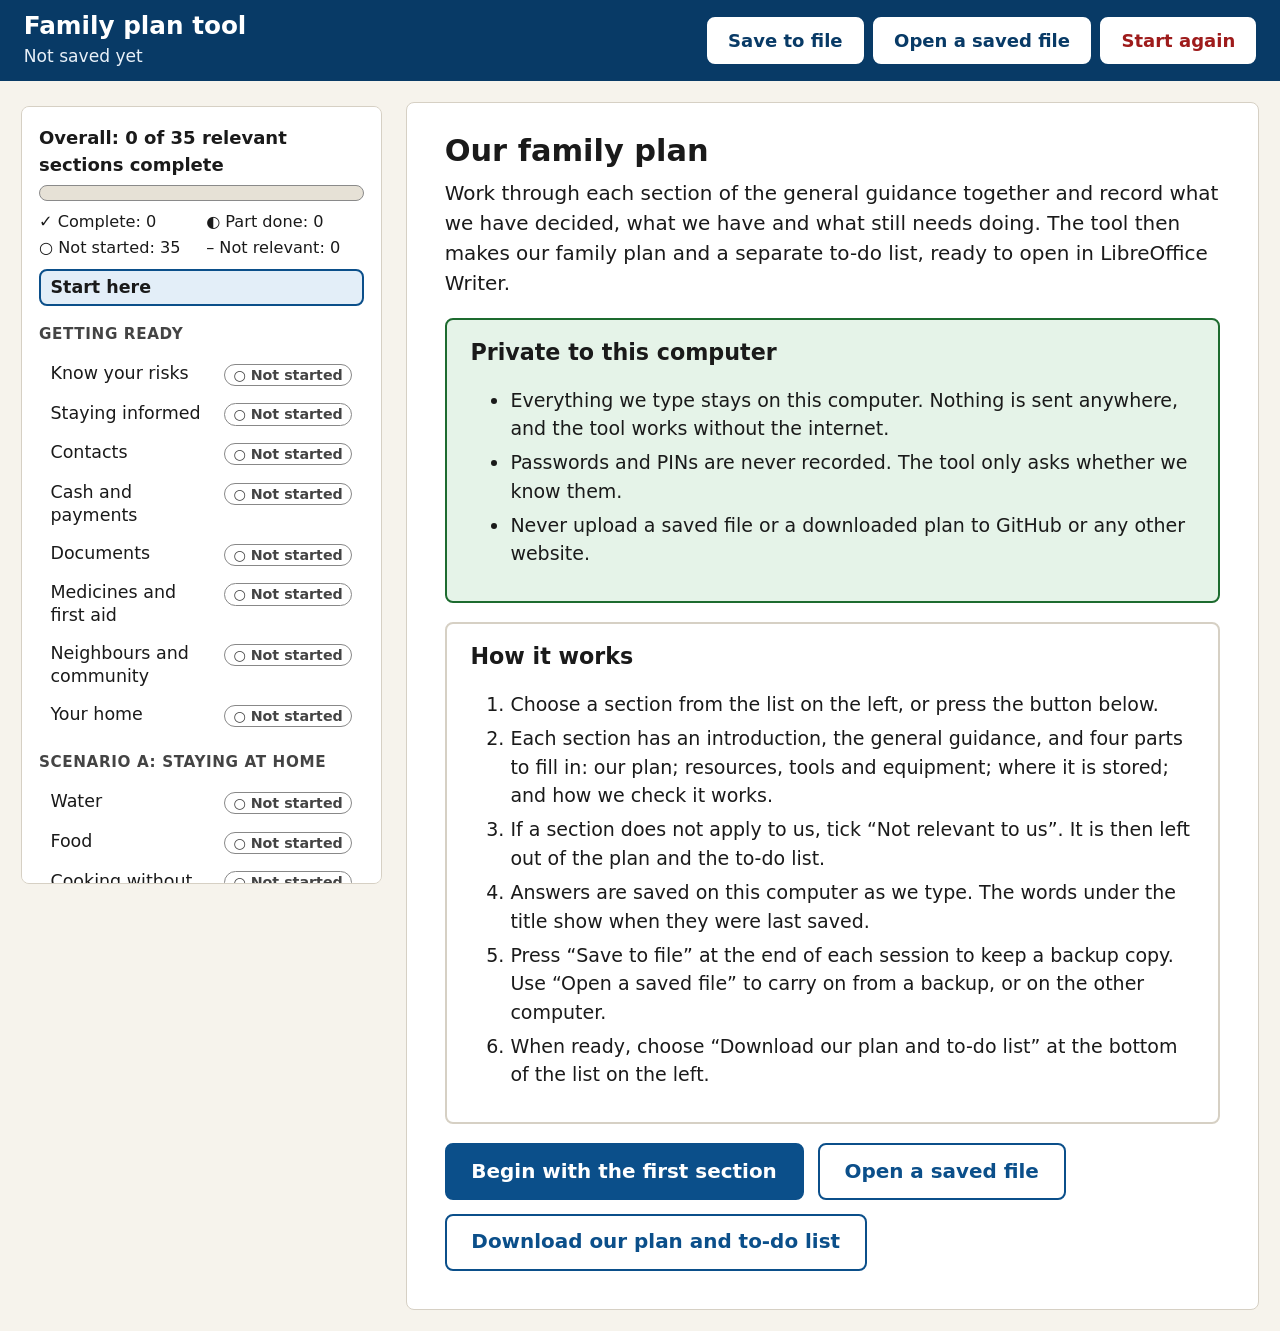
==== planner/family-plan-tool.html @ dd7b3b89 "Add family plan tool v1 (single offline file; plan and to-do list as .odt) Co-Authored-By: Claude Op" ====
<!doctype html>
<html lang="en-GB">
<head>
<meta charset="utf-8">
<meta name="viewport" content="width=device-width, initial-scale=1">
<title>Family plan tool</title>
<!--
  Family plan tool, version 1.
  One self-contained file: no libraries, no internet, nothing is sent anywhere.
  Answers are kept in this browser (IndexedDB "FamilyPlanTool", with the
  localStorage key "FamilyPlanTool.v1" as a fallback) and in files you save.
  To change the sections or questions, edit the CONTENT block near the top
  of the <script> section below.
-->
<style>
:root {
  color-scheme: light;
  --bg: #f6f3ec;
  --panel: #ffffff;
  --text: #1a1a1a;
  --muted: #444444;
  --line: #8a8a8a;
  --soft-line: #d6d0c4;
  --primary: #0b4f8a;
  --primary-dark: #083a66;
  --primary-tint: #e3eef8;
  --ok: #1d6b2f;
  --ok-tint: #e5f3e8;
  --amber: #8a5a00;
  --amber-tint: #fff1cc;
  --danger: #9e1b1b;
  --danger-tint: #fbe9e9;
  --guide-bg: #fbf8f1;
  --focus: #ffbf47;
  --radius: 8px;
  font-size: 19px;
}
* { box-sizing: border-box; }
html { background: var(--bg); }
body {
  margin: 0; background: var(--bg); color: var(--text);
  font-family: "Segoe UI", Ubuntu, Cantarell, "Noto Sans", "DejaVu Sans", Arial, sans-serif;
  font-size: 1rem; line-height: 1.5;
}
h1, h2, h3, h4 { line-height: 1.25; }
:focus-visible { outline: 4px solid var(--focus); outline-offset: 2px; box-shadow: 0 0 0 6px var(--text); }
.skip-link { position: absolute; left: -9999px; top: 0; background: var(--focus); color: var(--text); padding: 0.5rem 1rem; z-index: 100; }
.skip-link:focus { left: 1rem; top: 1rem; }
.visually-hidden { position: absolute !important; width: 1px; height: 1px; overflow: hidden; clip: rect(0 0 0 0); white-space: nowrap; }

/* top bar */
.topbar {
  background: var(--primary-dark); color: #fff; padding: 0.6rem 1.25rem;
  display: flex; flex-wrap: wrap; gap: 0.5rem 1.5rem; align-items: center; justify-content: space-between;
  position: sticky; top: 0; z-index: 10;
}
.app-title { font-size: 1.3rem; margin: 0; }
.save-status { margin: 0.1rem 0 0; font-size: 0.9rem; color: #e8f0f8; }
.save-status.is-error { color: #fff; background: var(--danger); padding: 0.1rem 0.5rem; border-radius: 4px; }
.topbar-actions { display: flex; flex-wrap: wrap; gap: 0.5rem; }
.topbar .btn { background: #fff; color: var(--primary-dark); border-color: #fff; }
.topbar .btn:hover { background: var(--primary-tint); }
.topbar .btn-danger-outline { color: var(--danger); }

/* buttons */
.btn {
  font: inherit; font-size: 0.95rem; font-weight: 600; min-height: 2.5rem; padding: 0.4rem 1rem;
  border: 2px solid var(--primary); border-radius: var(--radius); background: var(--panel); color: var(--primary); cursor: pointer;
}
.btn:hover { background: var(--primary-tint); }
.btn-primary { background: var(--primary); color: #fff; }
.btn-primary:hover { background: var(--primary-dark); }
.btn-danger { background: var(--danger); border-color: var(--danger); color: #fff; }
.btn-danger:hover { background: #7a1414; }
.btn-large { font-size: 1.05rem; padding: 0.6rem 1.3rem; }
.btn-small { font-size: 0.85rem; min-height: 2rem; padding: 0.2rem 0.7rem; }
.btn-quiet { border-color: var(--line); color: var(--text); }
.btn-quiet:hover { background: #eee; }

/* layout */
.layout { display: grid; grid-template-columns: 19rem minmax(0, 1fr); gap: 1.25rem; max-width: 84rem; margin: 0 auto; padding: 1.1rem; }
@media (max-width: 900px) { .layout { grid-template-columns: 1fr; padding: 0.75rem; } .topbar { position: static; } }
.sidebar { background: var(--panel); border: 1px solid var(--soft-line); border-radius: var(--radius); padding: 0.9rem; align-self: start; }
@media (min-width: 901px) { .sidebar { position: sticky; top: 5.6rem; max-height: calc(100vh - 6.4rem); overflow-y: auto; } }

.progress-text { margin: 0 0 0.35rem; font-weight: 700; font-size: 0.95rem; }
.progress-bar { display: flex; height: 0.85rem; background: #e6e1d6; border-radius: 99px; overflow: hidden; border: 1px solid var(--line); }
.progress-fill { height: 100%; width: 0; background: var(--ok); }
.progress-part { height: 100%; width: 0; background: #e0a800; }
.progress-key { list-style: none; margin: 0.45rem 0 0; padding: 0; font-size: 0.85rem; display: grid; grid-template-columns: 1fr 1fr; gap: 0.1rem 0.5rem; }

.nav-group { margin: 0.9rem 0 0.2rem; font-size: 0.8rem; text-transform: uppercase; letter-spacing: 0.04em; color: var(--muted); font-weight: 700; }
.section-list { list-style: none; margin: 0.5rem 0 0; padding: 0; }
.section-list li { margin: 0 0 0.1rem; }
.nav-btn {
  width: 100%; text-align: left; font: inherit; font-size: 0.92rem; background: transparent; color: var(--text);
  border: 2px solid transparent; border-radius: var(--radius); padding: 0.25rem 0.5rem; cursor: pointer;
  display: flex; gap: 0.5rem; align-items: flex-start; line-height: 1.3;
}
.nav-btn:hover { background: var(--primary-tint); }
.nav-btn[aria-current="page"] { border-color: var(--primary); background: var(--primary-tint); font-weight: 700; }
.nav-btn .nav-label { flex: 1; }
.nav-special { margin-top: 0.4rem; border-color: var(--primary); font-weight: 700; color: var(--primary-dark); }

/* status badges (symbol + words, never colour alone) */
.badge { display: inline-flex; align-items: center; gap: 0.25rem; font-size: 0.75rem; font-weight: 700; padding: 0.05rem 0.45rem; border-radius: 99px; border: 1.5px solid; white-space: nowrap; flex: none; margin-top: 0.1rem; }
.badge-notstarted { color: #444; border-color: #888; background: #fff; }
.badge-part { color: var(--amber); border-color: #c58a00; background: var(--amber-tint); }
.badge-complete { color: var(--ok); border-color: var(--ok); background: var(--ok-tint); }
.badge-notrelevant { color: #555; border-color: #aaa; background: #eee; text-decoration: none; }

.main { background: var(--panel); border: 1px solid var(--soft-line); border-radius: var(--radius); padding: 1.4rem 2rem 2rem; min-width: 0; }
.main:focus { outline: none; }
@media (max-width: 600px) { .main { padding: 1rem; } }
.main h2 { font-size: 1.6rem; margin: 0.1rem 0 0.5rem; }
.main h2:focus { outline: none; }
.crumb { margin: 0; color: var(--muted); font-size: 0.9rem; font-weight: 600; }
.section-head { display: flex; flex-wrap: wrap; justify-content: space-between; gap: 0.5rem 1rem; align-items: flex-start; }
.part-title { font-size: 1.25rem; margin: 2rem 0 0.4rem; padding-top: 0.75rem; border-top: 3px solid var(--primary); color: var(--primary-dark); }
.part-title .num { display: inline-block; min-width: 1.6rem; }
.lead { font-size: 1.05rem; margin: 0.25rem 0 1rem; }

.nr-box { border: 2px solid var(--line); border-radius: var(--radius); padding: 0.5rem 1rem; margin: 0.5rem 0 1rem; display: flex; align-items: center; gap: 0.75rem; background: #faf9f6; }
.nr-box input { width: 1.5rem; height: 1.5rem; margin: 0; accent-color: var(--primary); flex: none; }
.nr-box label { font-weight: 700; cursor: pointer; }
.nr-note { background: #eee; border-left: 6px solid #777; padding: 0.75rem 1rem; border-radius: 4px; }

/* notices */
.notice { border-left: 6px solid var(--primary); background: var(--primary-tint); padding: 0.75rem 1rem; margin: 0 0 1.25rem; border-radius: 4px; }
.notice-ok { border-color: var(--ok); background: var(--ok-tint); }
.notice-error { border-color: var(--danger); background: var(--danger-tint); font-weight: 600; }

/* guidance */
.guidance { background: var(--guide-bg); border: 1px solid var(--soft-line); border-radius: var(--radius); margin: 0 0 1rem; }
.guidance > summary { cursor: pointer; font-weight: 700; padding: 0.6rem 1rem; font-size: 1.05rem; }
.guidance-body { padding: 0 1.25rem 0.75rem; }
.guidance-body ul { margin: 0.25rem 0 0.6rem; padding-left: 1.4rem; }
.guidance-body li { margin: 0.15rem 0; }
.guidance-body p { margin: 0.3rem 0 0.6rem; }
.guidance-body .g-sub { font-weight: 700; margin-top: 0.8rem; }
.g-table { border-collapse: collapse; margin: 0.4rem 0 0.8rem; font-size: 0.95rem; }
.g-table th, .g-table td { border: 1px solid #888; padding: 0.3rem 0.55rem; text-align: left; vertical-align: top; }
.g-table th { background: #ece6d8; }

/* questions */
.q { margin: 0 0 1.25rem; padding: 0; border: 0; min-width: 0; }
.q-label { display: block; font-weight: 700; font-size: 1rem; margin-bottom: 0.3rem; padding: 0; }
legend.q-label { float: left; width: 100%; }
legend.q-label + * { clear: both; }
.help { color: var(--muted); margin: 0 0 0.4rem; font-size: 0.92rem; }
.help-warn { color: var(--danger); font-weight: 600; }
.field { font: inherit; width: 100%; padding: 0.45rem 0.6rem; border: 2px solid var(--line); border-radius: 6px; background: #fff; color: var(--text); }
.field:focus { border-color: var(--primary); }
textarea.field { resize: vertical; min-height: 4.2rem; }

/* status choices */
.choices { display: flex; flex-wrap: wrap; gap: 0.4rem; align-items: center; margin: 0.15rem 0 0.35rem; }
.chip { position: relative; }
.chip input { position: absolute; opacity: 0; width: 1px; height: 1px; }
.chip label {
  display: inline-block; cursor: pointer; border: 2px solid var(--line); border-radius: 99px;
  padding: 0.2rem 0.85rem; font-weight: 600; font-size: 0.92rem; background: #fff; min-height: 2.1rem; line-height: 1.5;
}
.chip input:focus-visible + label { outline: 4px solid var(--focus); outline-offset: 2px; box-shadow: 0 0 0 6px var(--text); }
.chip label:hover { background: var(--primary-tint); }
.chip input:checked + label::before { content: "✓ "; }
.chip input:checked + label { color: #fff; border-color: var(--text); }
.chip.s-yes input:checked + label { background: var(--ok); }
.chip.s-progress input:checked + label { background: #8a5a00; }
.chip.s-no input:checked + label, .chip.s-unsure input:checked + label { background: var(--danger); }
.chip.s-plain input:checked + label { background: var(--primary); }
.clear-btn { font: inherit; font-size: 0.85rem; background: none; border: 0; color: var(--primary); text-decoration: underline; cursor: pointer; padding: 0.2rem 0.3rem; }

.have-list { list-style: none; margin: 0; padding: 0; }
.have-item { border: 2px solid var(--soft-line); border-left-width: 8px; border-radius: var(--radius); padding: 0.55rem 0.9rem 0.6rem; margin: 0 0 0.6rem; background: #fff; }
.have-item.st-yes { border-left-color: var(--ok); }
.have-item.st-progress { border-left-color: #e0a800; }
.have-item.st-no, .have-item.st-unsure { border-left-color: var(--danger); }
.have-item fieldset { border: 0; margin: 0; padding: 0; min-width: 0; }
.have-item legend { font-weight: 700; padding: 0; float: left; width: 100%; margin-bottom: 0.2rem; }
.have-item legend + * { clear: both; }
.have-item .custom-tag { font-weight: 400; font-style: italic; color: var(--muted); }
.note-row { display: flex; gap: 0.5rem; align-items: center; }
.note-row label { font-size: 0.88rem; color: var(--muted); white-space: nowrap; }
.note-row .field { padding: 0.3rem 0.5rem; font-size: 0.95rem; }
.add-box { border: 2px dashed var(--line); border-radius: var(--radius); padding: 0.6rem 0.9rem; margin: 0.5rem 0 1rem; }
.add-box label { display: block; font-weight: 700; margin-bottom: 0.3rem; }
.add-controls { display: flex; gap: 0.5rem; flex-wrap: wrap; }
.add-controls .field { flex: 1; min-width: 14rem; }

.prev-next { display: flex; flex-wrap: wrap; justify-content: space-between; gap: 0.75rem; margin-top: 2rem; padding-top: 1rem; border-top: 1px solid var(--soft-line); }

/* start and documents pages */
.panel-box { border: 2px solid var(--soft-line); border-radius: var(--radius); padding: 0.75rem 1.25rem; margin: 1rem 0; }
.panel-box h3 { margin: 0.25rem 0 0.5rem; }
.panel-box li { margin-bottom: 0.3rem; }
.panel-ok { border-color: var(--ok); background: var(--ok-tint); }
.start-actions, .doc-actions { display: flex; flex-wrap: wrap; gap: 0.75rem; margin-top: 1rem; }
.count-table { border-collapse: collapse; margin: 0.5rem 0 1rem; }
.count-table th, .count-table td { border: 1px solid #888; padding: 0.3rem 0.8rem; text-align: left; }
.count-table td.n { text-align: right; font-weight: 700; }
.key-yes { background: #c6efce; } .key-progress { background: #ffe699; } .key-no { background: #f4b6b6; } .key-none { background: #fff; }

/* dialog */
.dialog { border: 3px solid var(--text); border-radius: var(--radius); max-width: 34rem; width: calc(100% - 2rem); padding: 1.25rem 1.5rem; color: var(--text); }
.dialog::backdrop { background: rgba(0, 0, 0, 0.55); }
.dialog-title { margin: 0 0 0.5rem; font-size: 1.35rem; }
.dialog-actions { display: flex; flex-wrap: wrap; justify-content: flex-end; gap: 0.75rem; margin-top: 1rem; }
.noscript { padding: 2rem; font-size: 1.2rem; }
</style>
</head>
<body>
<a class="skip-link" href="#main">Skip to the questions</a>
<div class="app" id="app">
  <header class="topbar">
    <div>
      <h1 class="app-title">Family plan tool</h1>
      <p class="save-status" id="save-status" role="status" aria-live="polite">Not saved yet</p>
    </div>
    <div class="topbar-actions">
      <button type="button" class="btn" id="btn-save-file">Save to file</button>
      <button type="button" class="btn" id="btn-open">Open a saved file</button>
      <button type="button" class="btn btn-danger-outline" id="btn-reset">Start again</button>
      <input type="file" id="file-input" accept=".json,application/json" hidden>
    </div>
  </header>
  <div class="layout">
    <nav class="sidebar" aria-label="Sections">
      <div id="progress">
        <p class="progress-text" id="progress-text">Progress</p>
        <div class="progress-bar" aria-hidden="true"><div class="progress-fill" id="progress-fill"></div><div class="progress-part" id="progress-part"></div></div>
        <ul class="progress-key" id="progress-key"></ul>
      </div>
      <div id="section-nav"></div>
    </nav>
    <main id="main" class="main" tabindex="-1">
      <div id="notice" class="notice" role="alert" hidden></div>
      <div id="view"></div>
    </main>
  </div>
</div>
<dialog id="dialog" class="dialog" aria-labelledby="dialog-title" aria-describedby="dialog-message">
  <h2 id="dialog-title" class="dialog-title"></h2>
  <div id="dialog-message"></div>
  <div class="dialog-actions">
    <button type="button" class="btn" id="dialog-cancel">Cancel</button>
    <button type="button" class="btn btn-primary" id="dialog-ok">OK</button>
  </div>
</dialog>
<noscript><p class="noscript">This tool needs JavaScript switched on in Firefox.</p></noscript>
<script>
/* =====================================================================
   FAMILY PLAN TOOL: CONTENT (the part to edit)
   =====================================================================
   Everything the tool shows comes from this block: the sections, their
   introductions, the general guidance and the questions.

   HOW TO EDIT (plain-English notes)
   - Change words inside quotation marks "..." or back-ticks `...` freely.
   - NEVER change an "id" once answers have been saved: saved answers are
     matched to questions by their id. Every id in a section must be
     different. Ids use lower-case letters, numbers and underscores only.
   - Each section has:
       id        a unique name (never change it)
       group     which part it belongs to (see GROUPS)
       title     the heading on screen and in the plan
       intro     1 to 2 sentences explaining what the section covers
       guidance  the general guidance text (from guidance v2). It uses:
                   a line starting "- " for a bullet point (indent two
                   spaces more for a bullet inside a bullet);
                   **words** for bold and *words* for italics;
                   lines starting "|" for a table (first line = headings,
                   second line = |---|---|).
       plan      the "Our plan" questions. Each has an id and a label,
                 and optionally:
                   help  a hint shown under the question
                   type  "textarea" (several lines, the default),
                         "text" (one line) or
                         "yesno" (Yes / No / Not sure)
       have      the "Do we have ...?" items. Each has an id and a label.
                 People choose Yes / In progress / No / Not sure, and can
                 add a note. They can also add their own items.
       storedLabel, checkLabel, oftenLabel (optional)
                 replace the usual wording of the "Where it is stored",
                 "How we check it works" and "How often" questions.
   - Every section automatically gets a box for "Anything else" at the
     end of "Our plan".
   - Keep the commas between items and the quotation marks in pairs. If
     the tool shows a blank page after an edit, a missing comma or
     quotation mark is the usual cause.
   - Never put personal details in this file.
   ===================================================================== */

var FAMILY_PLAN_CONTENT = {
  contentVersion: "1",

  GROUPS: [
    { id: "ready", title: "Getting ready", subtitle: "Applies to every scenario" },
    { id: "a", title: "Scenario A: Staying at home", subtitle: "Storm, long power cut, loss of water or gas, or being told to stay indoors" },
    { id: "b", title: "Scenario B: Leaving with notice", subtitle: "About 1–2 hours to leave by car, for example for flood or wildfire" },
    { id: "c", title: "Scenario C: House fire", subtitle: "Leaving instantly" },
    { id: "upkeep", title: "Keeping things up to date", subtitle: "" },
    { id: "numbers", title: "Useful UK numbers", subtitle: "" }
  ],

  SECTIONS: [
    /* ============================================== GETTING READY */
    {
      id: "know_risks", group: "ready", title: "Know your risks",
      intro: "This section is about working out which emergencies are most likely where we live, so we can put our effort where it matters most.",
      guidance: `
- Find out what is likely where you live: flooding, storms, long power cuts, extreme weather, wildfire, and any nearby industrial or nuclear sites.
- Being prepared lets help go first to those who need it most.
`,
      plan: [
        { id: "main_risks", label: "What do we think our main risks are?", help: "For example flooding, storms, long power cuts, extreme weather, wildfire, or a nearby industrial or nuclear site." },
        { id: "likely_scenarios", label: "Which scenarios are most likely for us, and why?", help: "Scenario A: staying at home. Scenario B: leaving with notice. Scenario C: a house fire." },
        { id: "nearby_sites", label: "Are there any industrial or nuclear sites near us? If so, which?" },
        { id: "risk_sources", label: "Where did we find out about our local risks?" }
      ],
      have: [
        { id: "risks_checked", label: "Have we found out which risks are likely where we live?" },
        { id: "flood_checked", label: "Have we checked our flood risk?" },
        { id: "sites_checked", label: "Have we checked for nearby industrial or nuclear sites?" },
        { id: "scenarios_chosen", label: "Have we agreed which scenarios are most likely for us?" }
      ],
      storedLabel: "Where do we keep our notes about local risks?",
      checkLabel: "How do we keep our view of the risks up to date?"
    },
    {
      id: "staying_informed", group: "ready", title: "Staying informed",
      intro: "This section covers how we will get reliable news and official instructions when the power, phones or internet are not working.",
      guidance: `
- Keep an **FM radio that works without mains power (battery or wind-up)**, with **spare batteries**. A car radio is a fallback.
- Write down the frequencies of the national and local stations that carry emergency news.
- Emergency alerts may be sent to mobile phones in the area. Keep phones charged and alerts switched on.
- Follow official sources and trusted broadcasters. Be wary of anything that provokes a strong reaction, check it against official sources, and don't pass on rumours. Criminals use emergencies for scams.
`,
      plan: [
        { id: "stations", label: "Which radio stations carry emergency news for us, and on what frequencies?" },
        { id: "official_sources", label: "Which official sources and trusted broadcasters will we follow?" },
        { id: "rumours", label: "How will we check information before acting on it or passing it on?" }
      ],
      have: [
        { id: "fm_radio", label: "Do we have an FM radio that works without mains power (battery or wind-up)?" },
        { id: "radio_batteries", label: "Do we have spare batteries for the radio?" },
        { id: "car_radio", label: "Do we have a car radio we could use as a fallback?" },
        { id: "frequencies", label: "Do we have the station frequencies written down?" },
        { id: "alerts_on", label: "Do we have emergency alerts switched on on our phones?" },
        { id: "phones_charged", label: "Do we have a habit of keeping our phones charged?" }
      ],
      storedLabel: "Where are the radio, spare batteries and the list of frequencies kept?",
      checkLabel: "How do we check the radio works?"
    },
    {
      id: "contacts", group: "ready", title: "Contacts",
      intro: "This section is about keeping the numbers we need on paper and on our phones, in case phones go flat or networks go down.",
      guidance: `
- Keep a **paper list** of important numbers (family, neighbours, GP, pharmacy, vet, insurer, utilities), because phones may be flat or networks down. Keep it somewhere easy to find in the dark.
- Add emergency contacts and medical information to your phone (ICE or Medical ID).
- When networks are busy, only call if you need help.
`,
      plan: [
        { id: "who_on_list", label: "Who is on our paper list of important numbers?", help: "For example family, neighbours, GP, pharmacy, vet, insurer and utilities. Write the names of the people or services here; the numbers themselves go on the paper list." },
        { id: "ice", label: "How have we set up emergency contacts and medical information (ICE or Medical ID) on our phones?" },
        { id: "busy_networks", label: "What have we agreed about using our phones when networks are busy?" }
      ],
      have: [
        { id: "paper_list", label: "Do we have a paper list of important numbers?" },
        { id: "list_complete", label: "Does the list include family, neighbours, GP, pharmacy, vet, insurer and utilities?" },
        { id: "list_findable", label: "Is the list kept somewhere easy to find in the dark?" },
        { id: "ice_set_up", label: "Do we have emergency contacts and medical information on our phones (ICE or Medical ID)?" }
      ],
      storedLabel: "Where is the paper list kept?",
      checkLabel: "How do we check the list is up to date?"
    },
    {
      id: "cash", group: "ready", title: "Cash and payments",
      intro: "This section covers keeping enough cash and spare bank cards to buy essentials when card machines and cash machines are not working.",
      guidance: `
- Card payments and cash machines may not work in a power cut or cyber attack.
- Keep **£100 per person in cash, in mixed notes and coins**, plus more than one bank card with known PINs.
- Use the cash now and then so it isn't forgotten, and top it back up.
`,
      plan: [
        { id: "cash_amount", label: "How much cash do we aim to keep, and in what mix of notes and coins?", help: "The guidance suggests £100 per person." },
        { id: "cards", label: "Which spare bank cards do we have?", help: "Never write a card number or PIN in this tool." },
        { id: "pins_known", type: "yesno", label: "Do we both know the PINs for the cards we would use?", help: "Answer yes or no only. Never write a PIN here." },
        { id: "rotation", label: "How will we use and top up the cash so it is not forgotten?" }
      ],
      have: [
        { id: "cash_100", label: "Do we have £100 per person in cash?" },
        { id: "mixed", label: "Is the cash in mixed notes and coins?" },
        { id: "two_cards", label: "Do we have more than one bank card?" },
        { id: "pins", label: "Do we know the PINs for each card?" },
        { id: "topup_routine", label: "Do we have a routine to use and top up the cash?" }
      ],
      storedLabel: "Where is the cash kept?",
      checkLabel: "How do we check the cash is still there and the cards still work?"
    },
    {
      id: "documents", group: "ready", title: "Documents",
      intro: "This section is about having copies of our important documents ready to take with us, with backup copies stored safely online.",
      guidance: `
- Keep **copies** of key documents in a **waterproof pouch**, ready to take: ID and passports, birth certificates, insurance details, prescriptions and the medication list, medical equipment instructions, and the dogs' vet details, vaccination records and microchip numbers.
- Keep **backup copies in cloud storage** as well.
- Keep spare house and car keys.
`,
      plan: [
        { id: "hard_copies", label: "Which documents do we have hard copies of?", help: "For example ID and passports, birth certificates, insurance details, prescriptions and the medication list, medical equipment instructions, and the dogs' vet details, vaccination records and microchip numbers." },
        { id: "hard_where", type: "text", label: "Where are the hard copies kept?" },
        { id: "pouch", type: "yesno", label: "Are the hard copies in a waterproof pouch?" },
        { id: "cloud_which", label: "Which documents have we backed up to cloud storage?" },
        { id: "cloud_where", type: "text", label: "Where are the cloud copies stored (which service)?" },
        { id: "cloud_access", label: "How do we get to the cloud copies (for example which device, app or website)?" },
        { id: "cloud_password", type: "yesno", label: "Do we know the password for the cloud storage?", help: "Answer yes or no only. This tool never asks for a password: never write one here." },
        { id: "password_reminder", type: "text", label: "Where is any password reminder kept?", help: "Write only the place, never the password itself." }
      ],
      have: [
        { id: "id_passports", label: "Do we have copies of our ID and passports?" },
        { id: "birth_certs", label: "Do we have copies of our birth certificates?" },
        { id: "insurance", label: "Do we have copies of our insurance details?" },
        { id: "prescriptions", label: "Do we have copies of prescriptions and the medication list?" },
        { id: "equipment_instructions", label: "Do we have copies of any medical equipment instructions?" },
        { id: "dog_papers", label: "Do we have the dogs' vet details, vaccination records and microchip numbers?" },
        { id: "waterproof_pouch", label: "Do we have a waterproof pouch for the copies?" },
        { id: "cloud_backup", label: "Do we have backup copies in cloud storage?" },
        { id: "spare_house_keys", label: "Do we have spare house keys?" },
        { id: "spare_car_keys", label: "Do we have spare car keys?" }
      ],
      storedLabel: "Where are the document pouch and the spare keys kept?",
      checkLabel: "How do we check the copies are complete and up to date?"
    },
    {
      id: "medicines", group: "ready", title: "Medicines and first aid",
      intro: "This section covers keeping a stock of medicines, a written medicines list and first aid kits, and knowing basic first aid.",
      guidance: `
- Keep **as much stock of regular medicines as you can**, with a **written list** of medicines and doses. Order repeat prescriptions as early as you're allowed, so you never run low.
- Keep a stock of non-prescription medicines (painkillers and so on).
- First aid kit: waterproof plasters, bandages, sterile dressings, medical tape, antiseptic, eyewash, a thermometer, tweezers, gloves and painkillers. Add a dog first aid kit (vet wrap, tick remover, paw balm).
- Check expiry dates and throw out old medicines.
- Learn basic first aid, including how to stop severe bleeding.
- Keep spare glasses.
`,
      plan: [
        { id: "regular_meds", label: "Which regular medicines do we need a stock of, and how much do we aim to keep?" },
        { id: "repeats", label: "How do we make sure repeat prescriptions are ordered as early as allowed?" },
        { id: "first_aid_skills", label: "Who knows basic first aid, and what would we like to learn?" }
      ],
      have: [
        { id: "med_stock", label: "Do we have as much stock of regular medicines as we can?" },
        { id: "med_list", label: "Do we have a written list of medicines and doses?" },
        { id: "repeats_early", label: "Do we order repeat prescriptions as early as we are allowed?" },
        { id: "otc", label: "Do we have a stock of non-prescription medicines (painkillers and so on)?" },
        { id: "first_aid_kit", label: "Do we have a first aid kit (waterproof plasters, bandages, sterile dressings, medical tape, antiseptic, eyewash, thermometer, tweezers, gloves and painkillers)?" },
        { id: "dog_first_aid", label: "Do we have a dog first aid kit (vet wrap, tick remover, paw balm)?" },
        { id: "expiry_checked", label: "Have we checked expiry dates and thrown out old medicines?" },
        { id: "first_aid_learnt", label: "Have we learnt basic first aid, including how to stop severe bleeding?" },
        { id: "spare_glasses", label: "Do we have spare glasses?" }
      ],
      storedLabel: "Where are the medicines, the medicines list and the first aid kits kept?",
      checkLabel: "How do we check stock levels and expiry dates?"
    },
    {
      id: "neighbours", group: "ready", title: "Neighbours and community",
      intro: "This section is about who we can help, and who can help us, in our street and community.",
      guidance: `
- Swap contact details with neighbours. Think about a street messaging group.
- Agree who checks on whom, especially anyone living alone or with health needs.
- Check on others once your own household is safe.
- Anyone using powered medical equipment, or with a disability or long-term health condition, can join their electricity and water companies' **Priority Services Register**.
`,
      plan: [
        { id: "who_checks", label: "Who will we check on, and who will check on us?", help: "Think especially of anyone living alone or with health needs." },
        { id: "street_group", label: "Is there a street messaging group? How do we join or use it?" },
        { id: "psr", label: "Does anyone in our household need to be on the Priority Services Register? If so, with which companies?" }
      ],
      have: [
        { id: "swapped_details", label: "Have we swapped contact details with neighbours?" },
        { id: "messaging_group", label: "Do we have a street messaging group?" },
        { id: "check_agreement", label: "Have we agreed who checks on whom?" },
        { id: "psr_registered", label: "Are we on the electricity and water companies' Priority Services Register (if it applies to us)?" }
      ],
      storedLabel: "Where are the neighbours' contact details kept?",
      checkLabel: "How do we keep the neighbours' details and arrangements up to date?"
    },
    {
      id: "your_home", group: "ready", title: "Your home",
      intro: "This section covers the safety equipment, shut-offs and insurance for our home.",
      guidance: `
- Know how to turn off the **gas, electricity and water**. If the gas has been turned off, don't turn it back on yourself.
- Fit **one smoke or heat alarm on each floor, in the hall and on the landing**. Fire services also suggest a heat alarm in the kitchen. Ten-year sealed alarms, linked so that all of them sound together, are best.
- Fit a **carbon monoxide alarm** in any room where a gas heater, stove or fuel-burning appliance is used.
- Keep a **fire blanket** in the kitchen.
- Check your insurance covers your risks, including flooding, and keep the policy details with your documents.
- Photograph your home and contents; it helps with insurance claims.
`,
      plan: [
        { id: "shutoffs", label: "Where are the gas, electricity and water shut-offs, and who knows how to use them?" },
        { id: "alarm_places", label: "Where are our smoke, heat and carbon monoxide alarms fitted? Are they linked?" },
        { id: "insurance_cover", label: "What does our insurance cover? Does it include flooding?" }
      ],
      have: [
        { id: "gas_off", label: "Do we know how to turn off the gas?" },
        { id: "elec_off", label: "Do we know how to turn off the electricity?" },
        { id: "water_off", label: "Do we know how to turn off the water?" },
        { id: "alarm_each_floor", label: "Do we have a smoke or heat alarm on each floor, in the hall and on the landing?" },
        { id: "kitchen_heat_alarm", label: "Do we have a heat alarm in the kitchen?" },
        { id: "linked_alarms", label: "Do we have ten-year sealed alarms, linked so that they all sound together?" },
        { id: "co_alarm", label: "Do we have a carbon monoxide alarm in every room with a gas heater, stove or fuel-burning appliance?" },
        { id: "fire_blanket", label: "Do we have a fire blanket in the kitchen?" },
        { id: "insurance_risks", label: "Does our insurance cover our risks, including flooding?" },
        { id: "policy_with_docs", label: "Are the insurance policy details kept with our documents?" },
        { id: "home_photos", label: "Do we have photographs of our home and contents?" }
      ],
      storedLabel: "Where are the shut-off instructions, insurance details and home photographs kept?",
      checkLabel: "How do we check the alarms and shut-offs work?"
    },

    /* ============================================== SCENARIO A */
    {
      id: "water", group: "a", title: "Water",
      intro: "This section covers storing enough drinking water for 7 days for all of us, including the dogs, and what to do if the water is cut off.",
      guidance: `
- Store **3 litres per person per day** for drinking and cooking: **21 litres per person for 7 days**. Add water for the dogs: about 40–60 ml per kg of body weight a day, more in warm weather or after exercise.
- Use bottled water or clean food-grade containers with lids. Keep it cool and dark.
- **Check stored water twice a year** for taste, smell and dates, and replace it if needed.
- More water is needed for washing and flushing. If a cut is expected, **fill the bath, buckets and containers**.
- If you're unsure whether water is safe, bring it to a rolling boil. Rain and river water may be contaminated.
- Water in the hot water tank can be used for washing.
`,
      plan: [
        { id: "amount", label: "How much drinking water do we need for 7 days, for the people and the dogs?", help: "3 litres per person per day, so 21 litres per person. Dogs: about 40–60 ml per kg of body weight a day." },
        { id: "containers", label: "What do we store the water in?" },
        { id: "cut_plan", label: "If a water cut is expected, what will we fill (bath, buckets, containers)?" },
        { id: "washing", label: "Where will water for washing and flushing come from?", help: "For example the hot water tank, or the bath filled in advance." }
      ],
      have: [
        { id: "drinking_21", label: "Do we have 21 litres of drinking water per person stored?" },
        { id: "dog_water", label: "Do we have enough stored water for the dogs?" },
        { id: "food_grade", label: "Do we have clean food-grade containers with lids?" },
        { id: "buckets", label: "Do we have buckets and containers ready to fill if a cut is expected?" },
        { id: "boil", label: "Do we have a way to boil water without mains power?" },
        { id: "cool_dark", label: "Is the water stored somewhere cool and dark?" }
      ],
      storedLabel: "Where is the stored water kept?",
      checkLabel: "How do we check the stored water (taste, smell and dates)?",
      oftenLabel: "How often do we check it? (The guidance says twice a year.)"
    },
    {
      id: "food", group: "a", title: "Food",
      intro: "This section is about keeping 7 days of long-life food that we normally eat, with enough energy for each of us, plus food for the dogs.",
      guidance: `
- **7 days** of long-life food that you normally eat, stored at room temperature. Most of it should be edible cold, so you're not dependent on cooking.
- Choose filling, energy-rich food: tins (meat, fish, vegetables, beans, soup), crispbread, pasta, rice, oats, dried fruit, nuts, peanut butter, cooking oil, long-life milk and fruit juice.
- **Energy needs.** Adults in their 50s need, on average:
  - **about 2,500–2,600 kcal a day for a man**;
  - **about 2,000–2,100 for a woman**.

  These are averages; size and activity change them. In a cold, unheated home, allow **an extra 100–200 kcal a day** (an extra snack), plus hot food and drinks. Warm layers matter more than extra food.
- As a guide, per person for 7 days (based on about 2,200 kcal a day; a man needs about a sixth more):

  | Food | Amount |
  |---|---|
  | Bread, cereals, potatoes, pasta, rice | 2.45 kg |
  | Vegetables and pulses | 2.8 kg |
  | Fruit and nuts | 1.75 kg |
  | Milk and milk products | 1.8 kg |
  | Fish, meat and eggs | 1.05 kg |
  | Fats and oils | 0.25 kg |

- Build the store up gradually, adding one or two items each time you shop. Rotate it by using and replacing.
- In a power cut, eat chilled food first, then frozen food. Don't refreeze food that has thawed.
- Don't forget a **tin opener**.
- Keep **7 days of dog food**.
`,
      plan: [
        { id: "what_store", label: "Which long-life foods that we normally eat will we keep?" },
        { id: "cold_food", label: "Which of these can be eaten cold?" },
        { id: "energy", label: "How have we checked the store gives each of us enough energy for 7 days?", help: "As a guide: about 2,500–2,600 kcal a day for a man and 2,000–2,100 for a woman in their 50s, plus 100–200 kcal more in a cold home." },
        { id: "rotation", label: "How will we build up the store and rotate it?" },
        { id: "power_cut_order", label: "In a power cut, what order will we eat things in?" }
      ],
      have: [
        { id: "seven_days", label: "Do we have 7 days of long-life food for each person?" },
        { id: "eat_cold", label: "Can most of the food be eaten cold?" },
        { id: "starchy", label: "Do we have about 2.45 kg per person of bread, cereals, potatoes, pasta and rice?" },
        { id: "veg", label: "Do we have about 2.8 kg per person of vegetables and pulses?" },
        { id: "fruit", label: "Do we have about 1.75 kg per person of fruit and nuts?" },
        { id: "milk", label: "Do we have about 1.8 kg per person of milk and milk products (for example long-life milk)?" },
        { id: "protein", label: "Do we have about 1.05 kg per person of fish, meat and eggs (for example tins)?" },
        { id: "fats", label: "Do we have about 0.25 kg per person of fats and oils?" },
        { id: "cold_snacks", label: "Do we have extra snacks for a cold, unheated home?" },
        { id: "tin_opener", label: "Do we have a tin opener?" },
        { id: "dog_food", label: "Do we have 7 days of dog food?" }
      ],
      storedLabel: "Where is the food store kept?",
      checkLabel: "How do we check dates and rotate the food?"
    },
    {
      id: "cooking", group: "a", title: "Cooking without power",
      intro: "This section covers how we would heat food and drinks safely without electricity.",
      guidance: `
- Keep plenty of no-cook food, **plus a way to cook without electricity**: a gas hob that can be lit by hand, or a camping stove with spare cartridges. Keep matches or a lighter.
- Camping stoves are designed for outdoor use. Use them in a well-ventilated place, with a carbon monoxide alarm, and never leave them unattended.
- Change gas cartridges outdoors, away from flames.
- **Never use a barbecue, charcoal grill or generator indoors**: they give off carbon monoxide.
`,
      plan: [
        { id: "method", label: "How will we cook without electricity?" },
        { id: "where_cook", label: "Where would we use a camping stove safely, with good ventilation?" },
        { id: "cartridges", label: "Where would we change gas cartridges (outdoors, away from flames)?" }
      ],
      have: [
        { id: "no_cook_food", label: "Do we have plenty of food that needs no cooking?" },
        { id: "hand_lit_hob", label: "Do we have a gas hob that can be lit by hand, or a camping stove?" },
        { id: "spare_cartridges", label: "Do we have spare gas cartridges for the stove?" },
        { id: "matches", label: "Do we have matches or a lighter?" },
        { id: "co_alarm_cooking", label: "Do we have a carbon monoxide alarm where we would cook?" },
        { id: "no_bbq_indoors", label: "Have we agreed never to use a barbecue, charcoal grill or generator indoors?" }
      ],
      storedLabel: "Where are the stove, cartridges and matches kept?",
      checkLabel: "How do we check the stove works?"
    },
    {
      id: "keeping_warm", group: "a", title: "Keeping warm",
      intro: "This section is about staying warm if the heating stops, including setting up one warm room and using any heater safely.",
      guidance: `
- Homes get cold quickly when the heating stops.
- Have **warm clothing** (wool layers, thick socks, hats, gloves, scarves), **blankets, duvets, sleeping bags and sleeping mats**. These are core items.
- **Gather in one warm room.** Close its doors, hang blankets over the windows, and put rugs on the floor.
- **Using a portable gas heater.** Fire services advise using only heaters designed for indoor use. If a portable camping-type gas heater is the only heat available in a long, freezing outage, keep the risk as low as possible:
  - use it in **short bursts** to top up the warm room, not continuously;
  - stand it on a **fireproof mat**, at least **1 metre** from furniture, curtains, people and dogs;
  - keep a **window partly open** and a **carbon monoxide alarm** in the room;
  - **never leave it unattended**, never move it while it's lit, and **switch it off before sleeping**;
  - check the seal and fitting each time, and don't use a damaged unit;
  - change cartridges outdoors.
- **Gas cartridges in the cold.** Butane works poorly below freezing. Keep spare cartridges cool and dry, below 50 °C, but above 0 °C; in freezing weather, store them in the warm room, away from the heater.
- **Carbon monoxide** has no smell. Headache, dizziness, nausea, confusion and tiredness are warning signs. If you suspect it, or the alarm sounds: switch the appliance off, get into fresh air, and call 999 if anyone feels unwell.
- If the home becomes too cold, go and stay with family or friends.
`,
      plan: [
        { id: "warm_room", type: "text", label: "Which room would be our warm room?" },
        { id: "warm_room_how", label: "How would we make it warmer (closing doors, blankets over the windows, rugs on the floor)?" },
        { id: "heater", label: "Would we use a portable gas heater? If so, how would we follow the safety rules?" },
        { id: "co_signs", label: "What would we do if we suspected carbon monoxide?" },
        { id: "too_cold", label: "If the home became too cold, where would we go?" }
      ],
      have: [
        { id: "warm_clothes", label: "Do we have warm clothing (wool layers, thick socks, hats, gloves, scarves)?" },
        { id: "blankets", label: "Do we have blankets and duvets?" },
        { id: "sleeping_bags", label: "Do we have sleeping bags?" },
        { id: "sleeping_mats", label: "Do we have sleeping mats?" },
        { id: "window_blankets", label: "Do we have blankets or rugs to hang over the windows and put on the floor of the warm room?" },
        { id: "indoor_heater", label: "Do we have a heater designed for indoor use (if we choose to have one)?" },
        { id: "fireproof_mat", label: "Do we have a fireproof mat to stand a heater on?" },
        { id: "co_alarm_warm_room", label: "Do we have a carbon monoxide alarm for the warm room?" },
        { id: "cartridge_storage", label: "Do we have somewhere to keep spare cartridges cool and dry, but above 0 °C?" },
        { id: "co_knowledge", label: "Do we know the warning signs of carbon monoxide poisoning?" }
      ],
      storedLabel: "Where are the warm clothing, bedding and any heater kept?",
      checkLabel: "How do we check the heater, seals and alarms?"
    },
    {
      id: "light_power", group: "a", title: "Light and power",
      intro: "This section covers lighting and keeping phones charged during a power cut, and what to do when the power goes.",
      guidance: `
- **Torches or head torches**, with plenty of spare batteries; wind-up torches are useful. Torches are safer than candles and should be the first choice.
- **Candles**, with matches, as well:
  - in a proper holder on a stable, non-flammable surface;
  - away from curtains, furniture and anything that can burn, and out of reach of the dogs;
  - never left unattended, and put out before sleeping or leaving the room;
  - don't carry lit candles between rooms.
- **Charged power banks** for phones and lights, plus an in-car phone charger. Use phones sparingly to save battery.
- When the power goes, switch off equipment (especially the hob and heaters) so nothing comes back on unattended, but leave one light on to show when the power is back. Report power cuts on **105**.
`,
      plan: [
        { id: "lighting", label: "What will we use for light?" },
        { id: "candles", label: "Will we use candles? If so, how will we keep them safe?" },
        { id: "charging", label: "How will we keep our phones charged?" },
        { id: "power_goes", label: "What will we do when the power goes?", help: "For example switch off the hob and heaters, leave one light on, and report the power cut on 105." }
      ],
      have: [
        { id: "torches", label: "Do we have torches or head torches?" },
        { id: "spare_batteries", label: "Do we have plenty of spare batteries?" },
        { id: "wind_up_torch", label: "Do we have a wind-up torch?" },
        { id: "candles_holders", label: "Do we have candles and proper holders?" },
        { id: "candle_matches", label: "Do we have matches for the candles?" },
        { id: "power_banks", label: "Do we have charged power banks?" },
        { id: "car_charger", label: "Do we have an in-car phone charger?" },
        { id: "number_105", label: "Do we have the power cut number (105) noted?" }
      ],
      storedLabel: "Where are the torches, batteries, candles and power banks kept?",
      checkLabel: "How do we check the torches work and the power banks are charged?",
      oftenLabel: "How often do we check them? (The guidance says every month.)"
    },
    {
      id: "comms_power_cut", group: "a", title: "Communications in a power cut",
      intro: "This section is about how we would keep in touch with each other and with family if mobile networks and landlines stop working.",
      guidance: `
- Mobile networks and digital landlines may fail. Wi-Fi calling can help while broadband is still working.
- Keep the paper contact list to hand.
`,
      plan: [
        { id: "how_contact", label: "How will we contact each other and family if networks fail?" },
        { id: "wifi_calling", type: "yesno", label: "Can our phones use Wi-Fi calling?" }
      ],
      have: [
        { id: "paper_list_handy", label: "Do we have the paper contact list to hand?" },
        { id: "wifi_calling_on", label: "Do we have Wi-Fi calling switched on on our phones?" },
        { id: "phone_power", label: "Do we have a way to keep phones charged (for example a power bank)?" }
      ],
      storedLabel: "Where is the paper contact list kept?",
      checkLabel: "How do we check our phones and Wi-Fi calling work?"
    },
    {
      id: "hygiene", group: "a", title: "Hygiene and toilets without water",
      intro: "This section covers keeping clean and managing toilets safely when there is no running water.",
      guidance: `
- Hand sanitiser, wet wipes, toilet paper, soap, toothpaste, sanitary products, disposable gloves, kitchen roll and rubbish bags are core items. Disposable plates and cutlery save water.
- **If the toilet can't be flushed:**
  - put a strong bag (or two) in the toilet bowl, or use a bucket with a lid or a camping toilet;
  - cover each use with sawdust or cat litter to cut smell;
  - tie the bags and store them outside until you're told how to get rid of them.
- Keep food preparation clean and wash hands often.
`,
      plan: [
        { id: "toilet_plan", label: "What will we do if the toilet cannot be flushed?" },
        { id: "waste_store", label: "Where outside will we store tied bags of waste?" }
      ],
      have: [
        { id: "sanitiser", label: "Do we have hand sanitiser?" },
        { id: "wet_wipes", label: "Do we have wet wipes?" },
        { id: "toilet_paper", label: "Do we have toilet paper?" },
        { id: "soap", label: "Do we have soap?" },
        { id: "toothpaste", label: "Do we have toothpaste?" },
        { id: "sanitary", label: "Do we have sanitary products (if needed)?" },
        { id: "gloves", label: "Do we have disposable gloves?" },
        { id: "kitchen_roll", label: "Do we have kitchen roll?" },
        { id: "rubbish_bags", label: "Do we have rubbish bags?" },
        { id: "disposables", label: "Do we have disposable plates and cutlery?" },
        { id: "strong_bags", label: "Do we have strong bags to line the toilet bowl?" },
        { id: "bucket_toilet", label: "Do we have a bucket with a lid or a camping toilet?" },
        { id: "sawdust", label: "Do we have sawdust or cat litter?" }
      ],
      storedLabel: "Where are the hygiene supplies kept?",
      checkLabel: "How do we check we still have enough?"
    },
    {
      id: "dogs_home", group: "a", title: "Dogs (staying at home)",
      intro: "This section covers what the dogs need to stay safe and well at home for 7 days.",
      guidance: `
- At least **7 days** of dog food and water, and medicines.
- Also keep bedding, waste bags, leads and harnesses, and the vet's number written down.
- Keep dogs calm and indoors in severe weather, and well away from heaters, stoves and candles.
`,
      plan: [
        { id: "dog_needs", label: "What does each dog need for 7 days (food, water, medicines)?" },
        { id: "calm", label: "How will we keep the dogs calm and safe indoors, away from heaters, stoves and candles?" }
      ],
      have: [
        { id: "food_7", label: "Do we have at least 7 days of dog food?" },
        { id: "water_7", label: "Do we have at least 7 days of water for the dogs?" },
        { id: "dog_meds", label: "Do we have the dogs' medicines?" },
        { id: "bedding", label: "Do we have spare bedding for the dogs?" },
        { id: "waste_bags", label: "Do we have dog waste bags?" },
        { id: "leads", label: "Do we have leads and harnesses?" },
        { id: "vet_number", label: "Do we have the vet's number written down?" }
      ],
      storedLabel: "Where are the dogs' supplies kept?",
      checkLabel: "How do we check the dogs' food and medicines are in date?"
    },
    {
      id: "storms", group: "a", title: "Storms and severe weather",
      intro: "This section is about preparing for storms, snow and ice, and heatwaves.",
      guidance: `
- Storms bring power cuts, flooding, fallen trees and travel disruption: prepare for both power cuts and flooding.
- Before a storm, secure loose items outside.
- During a storm, stay indoors, away from windows. Don't travel unless you must. Keep at least 50 m away from fallen power lines.
- In snow and ice, rural homes may be cut off: have extra warm clothing, bedding and battery lighting.
- In a heatwave: extra drinking water, keep medicines cool, and use fans and cooling towels.
`,
      plan: [
        { id: "secure_outside", label: "What do we need to secure outside before a storm?" },
        { id: "snow", label: "If snow or ice cut us off, what would we need?" },
        { id: "heatwave", label: "How would we cope in a heatwave?" }
      ],
      have: [
        { id: "secure_plan", label: "Do we have a way to secure loose items outside?" },
        { id: "snow_extras", label: "Do we have extra warm clothing, bedding and battery lighting for snow and ice?" },
        { id: "heat_water", label: "Do we have extra drinking water for a heatwave?" },
        { id: "meds_cool", label: "Do we have a way to keep medicines cool?" },
        { id: "fans", label: "Do we have fans?" },
        { id: "cooling_towels", label: "Do we have cooling towels?" }
      ],
      storedLabel: "Where are the storm and severe weather supplies kept?",
      checkLabel: "How do we check we are ready before winter and summer?"
    },
    {
      id: "chem_nuclear", group: "a", title: "Chemical or nuclear incident: being told to stay indoors",
      intro: "This section covers what to do if we are told to go in, stay in and tune in because of a chemical or nuclear incident, including iodine tablets.",
      guidance: `
**Go in, stay in, tune in.** Leave only if you're told to. The exception is a chemical release close to you outdoors, when you should move away from it, upwind if you can.

**If you were outside when it happened:**
- Go into the nearest solid building, even if it isn't your home.
- Take off your outer clothing carefully, without pulling it over your head. Cut it off if you need to. This removes most of any contamination.
- Put the clothes and shoes in a bag and leave it outside or in a separate room.
- Don't eat, drink or smoke until you have washed.
- **Chemical:** blot or brush the substance off the skin, then rinse with plenty of water if the skin itches or hurts.
- **Radiation:** shower with soap and shampoo (no conditioner), then put on clean clothes that were stored indoors.
- Wash any pet that was outside (wear gloves) and keep it indoors.

**Sealing the house:**
- Close all doors and windows, including trickle vents.
- Switch off fans, extractor fans, air conditioning, and any heating or ventilation that draws in outside air.
- Bring pets in only if they're with you. Don't go out to look for one.

**Which room to use:**
- UK guidance says go to the **middle of the building, away from outside doors, windows and walls**.
- **If every room has windows:** choose the room with the **fewest and smallest windows**, on the side of the house away from the incident, and keep away from the glass.
- **Chemical:** an upstairs room is better, because many chemicals are heavier than air.
- **Radiation:** a central room on a lower floor is better.

**While sheltering:**
- Tune in to local radio, TV or official websites, and stay in until you're told it's safe. That's usually **1–2 days** for radiation, or a number of hours for a chemical release.
- Food and drink already indoors, covered food and **mains tap water are safe** unless you're told otherwise. Don't eat garden produce or drink water stored outside or from wells until advised.
- Don't go out to collect children from school; schools will look after them.
- Use phones only when needed, to keep lines free. Call **999** in a real emergency.
- If you need medicines, call **NHS 111** rather than going out.

**Iodine tablets**
- Stable iodine (potassium iodate) **protects only the thyroid gland, and only against radioactive iodine**. It does nothing against other radiation.
- **Take it only when officially told to, and only the tablets provided.** Never use iodised salt or other products.
- Tablets are issued in advance only to homes very close to a nuclear site. Further out, they're handed out in an emergency if needed.
- **Timing matters:**
  - one dose protects for 24 hours;
  - it works best taken up to 24 hours before, or within 2 hours after, exposure;
  - it still helps up to 8 hours after;
  - don't start it more than 24 hours after exposure.
- Adults and children over 12 usually take 2 tablets (85 mg tablets). **Follow the leaflet with the tablets you are given.**
- People with an iodine allergy, or certain rare skin and blood vessel conditions, should not take it.
- There is no official UK advice to buy your own. The plan is to follow official instructions.
`,
      plan: [
        { id: "chem_room", type: "text", label: "Which room would we shelter in for a chemical release?", help: "An upstairs room, with the fewest and smallest windows, is better." },
        { id: "rad_room", type: "text", label: "Which room would we shelter in for a radiation incident?", help: "A central room on a lower floor is better." },
        { id: "sealing", label: "How would we seal the house (doors, windows, trickle vents, fans and ventilation)?" },
        { id: "decontam", label: "Where would we take off and bag outer clothing if we came in from outside?" },
        { id: "near_site", type: "yesno", label: "Do we live close enough to a nuclear site to be given iodine tablets in advance?" }
      ],
      have: [
        { id: "go_in", label: "Do we all know the rule: go in, stay in, tune in?" },
        { id: "clothing_bags", label: "Do we have strong bags for contaminated clothing?" },
        { id: "scissors", label: "Do we have scissors to cut clothing off if needed?" },
        { id: "soap_shampoo", label: "Do we have soap and shampoo (no conditioner)?" },
        { id: "clean_clothes", label: "Do we have clean clothes stored indoors?" },
        { id: "pet_gloves", label: "Do we have gloves for washing a pet that was outside?" },
        { id: "vents_known", label: "Do we know where all the trickle vents, fans and ventilation switches are?" },
        { id: "radio_tune_in", label: "Do we have a radio to tune in to official news?" },
        { id: "iodine", label: "Do we have iodine tablets (only if officially issued to our home; do not buy your own)?" }
      ],
      storedLabel: "Where are the bags, scissors and any iodine tablets kept?",
      checkLabel: "How do we check we know what to do?"
    },
    {
      id: "coping", group: "a", title: "Coping",
      intro: "This section is about looking after our wellbeing and keeping going during a long emergency at home.",
      guidance: `
- Being prepared reduces stress.
- Anxiety and poor sleep are normal. Keep routines, eat and sleep well, stay in touch with others, and limit how much news you take in.
- Have books, games and puzzles that don't need power.
`,
      plan: [
        { id: "routines", label: "What routines would we keep to?" },
        { id: "news_limit", label: "How will we limit how much news we take in?" },
        { id: "keep_in_touch", label: "Who will we stay in touch with?" }
      ],
      have: [
        { id: "books", label: "Do we have books that don't need power?" },
        { id: "games", label: "Do we have games that don't need power?" },
        { id: "puzzles", label: "Do we have puzzles that don't need power?" }
      ],
      storedLabel: "Where are the books, games and puzzles kept?",
      checkLabel: "How do we check we have enough to keep us occupied?"
    },

    /* ============================================== SCENARIO B */
    {
      id: "deciding", group: "b", title: "Deciding to go",
      intro: "This section covers when we would decide to leave, and the routes we would take by car.",
      guidance: `
- Don't wait to be told if you can see the risk building. You may get official warnings through alerts, radio or TV, but they may be late or patchy. Leave in good time, because roads will be slow and may close.
- **Plan possible routes in advance**:
  - a main route and at least one alternative;
  - leaving in different directions;
  - avoiding roads and dips that flood;
  - marked on a paper map.

  Know where the routes cross rivers or low ground.
- Keep the car's fuel tank at least half full (or an electric car charged).
- Return only when it's safe.
`,
      plan: [
        { id: "triggers", label: "What signs would make us decide to leave, without waiting to be told?" },
        { id: "main_route", label: "What is our main route out?" },
        { id: "alt_routes", label: "What are our alternative routes, in different directions?" },
        { id: "hazards", label: "Where do our routes cross rivers, low ground or roads that flood?" },
        { id: "return", label: "How will we know when it is safe to return?" }
      ],
      have: [
        { id: "main_route_planned", label: "Do we have a main route planned?" },
        { id: "alt_route_planned", label: "Do we have at least one alternative route?" },
        { id: "directions", label: "Do our routes leave in different directions?" },
        { id: "avoid_floods", label: "Do our routes avoid roads and dips that flood?" },
        { id: "paper_map_routes", label: "Do we have the routes marked on a paper map?" },
        { id: "fuel_half", label: "Do we keep the car's fuel tank at least half full (or an electric car charged)?" }
      ],
      storedLabel: "Where is the paper map with the routes kept?",
      checkLabel: "How do we check the routes are still usable?"
    },
    {
      id: "what_to_take", group: "b", title: "What to take",
      intro: "This section is about the packed grab bag for each person, and the additions checklist for things we add on the day.",
      guidance: `
Keep a **basic grab bag packed**, then use an **additions checklist** on the day to add what can't be stored in the bag.

**Packed grab bag (per person)**

| Item | Why |
|---|---|
| Copies of documents in a waterproof pouch | Proof of identity and insurance; needed to claim, rebook or register |
| Cash (£100 per person) and bank cards | Shops and fuel stations may not take cards in a power cut |
| Paper list of phone numbers | Phones may be flat, lost or without signal |
| Spare house and car keys | Usual keys may be left behind in a rush |
| Torch or head torch, spare batteries | Light without using the phone battery; a head torch leaves hands free |
| FM radio (battery or wind-up) | News and instructions when phones and internet fail |
| Power bank and phone charger | Keeps the phone working for calls, alerts and maps |
| First aid kit and non-prescription medicines | Treat cuts, sprains and pain when help is far away |
| Warm and waterproof clothing, hat, gloves, spare socks | Staying warm and dry prevents cold injury; wet clothes lose heat fast |
| Survival bag | Keeps a person warm and dry if stranded; works better than a foil blanket |
| Whistle | Carries much further than shouting, with little effort, to attract rescuers |
| Toiletries, wet wipes, hand sanitiser | Basic hygiene when water and washing are limited |
| Paper OS map of the area and a compass | Navigation with no signal or battery; shows routes, footpaths and high ground |
| Pen and notebook | Recording information, leaving notes |
| Dog leads, spare collar with ID tag, waste bags, collapsible bowl | Dogs must be controlled and identifiable; a bowl for water on the move |

**Additions on the day**

| Item | Why |
|---|---|
| Regular medicines and the medication list | Prescriptions can't be replaced quickly away from home |
| Glasses or contact lenses | Can't be replaced quickly |
| Mobile phones (charged) | Calls, alerts, maps |
| Water bottles filled from the tap | Safe drinking water may be hard to find |
| Food for a few days, snacks and a tin opener | Energy and comfort; shops may be shut |
| Dog food, dog medicines, bedding, a dog first aid kit | The dogs' needs away from home |
| Sleeping bags or blankets | Rest centres and other people's homes may be short of bedding |
| Valuables | Kept together so they can be collected quickly |
| Laptop or tablet and chargers | Access to cloud document copies and contacts |
`,
      plan: [
        { id: "bags", label: "How many grab bags do we have, and for whom?" },
        { id: "additions", label: "What is on our additions checklist for the day?" },
        { id: "who_does", label: "Who does what on the day (collecting the additions, loading the car)?" }
      ],
      have: [
        { id: "grab_bag", label: "Do we have a packed grab bag for each person?" },
        { id: "gb_documents", label: "Do we have copies of documents in a waterproof pouch in the grab bag?" },
        { id: "gb_cash", label: "Do we have cash (£100 per person) and bank cards for the grab bag?" },
        { id: "gb_numbers", label: "Do we have a paper list of phone numbers in the grab bag?" },
        { id: "gb_keys", label: "Do we have spare house and car keys in the grab bag?" },
        { id: "gb_torch", label: "Do we have a torch or head torch and spare batteries in the grab bag?" },
        { id: "gb_radio", label: "Do we have an FM radio (battery or wind-up) in the grab bag?" },
        { id: "gb_power", label: "Do we have a power bank and phone charger in the grab bag?" },
        { id: "gb_first_aid", label: "Do we have a first aid kit and non-prescription medicines in the grab bag?" },
        { id: "gb_clothing", label: "Do we have warm and waterproof clothing, a hat, gloves and spare socks in the grab bag?" },
        { id: "gb_survival_bag", label: "Do we have a survival bag in the grab bag?" },
        { id: "gb_whistle", label: "Do we have a whistle in the grab bag?" },
        { id: "gb_toiletries", label: "Do we have toiletries, wet wipes and hand sanitiser in the grab bag?" },
        { id: "gb_map", label: "Do we have a paper OS map of the area and a compass in the grab bag?" },
        { id: "gb_notebook", label: "Do we have a pen and notebook in the grab bag?" },
        { id: "gb_dogs", label: "Do we have dog leads, a spare collar with ID tag, waste bags and a collapsible bowl in the grab bag?" },
        { id: "additions_list", label: "Do we have a written additions checklist for the day?" },
        { id: "water_bottles", label: "Do we have water bottles to fill from the tap?" },
        { id: "travel_bedding", label: "Do we have sleeping bags or blankets we can take?" }
      ],
      storedLabel: "Where are the grab bags and the additions checklist kept?",
      checkLabel: "How do we check the grab bag contents?",
      oftenLabel: "How often do we check them? (The guidance says twice a year.)"
    },
    {
      id: "shutting_up", group: "b", title: "Shutting up the house",
      intro: "This section covers making the house safe before we leave, especially if flooding is expected.",
      guidance: `
- **Switch off the electricity, gas and water** before leaving.
- **For flooding**, move valuables, documents and electrical items upstairs, and secure anything that could float or leak.
- Close and lock windows and doors.
- Leave a contact phone number for rescuers or neighbours, and tell family you have left.
- Accept that food in the fridge and freezer will spoil. Photograph it for your insurance claim.
`,
      plan: [
        { id: "steps", label: "In what order will we shut up the house?" },
        { id: "flood_moves", label: "What would we move upstairs if flooding is expected?" },
        { id: "contact_note", label: "Where will we leave a contact number, and who will we tell that we have left?" }
      ],
      have: [
        { id: "shutdown_list", label: "Do we have a written shutting-up checklist?" },
        { id: "shutoffs_known", label: "Do we know how to switch off the electricity, gas and water?" },
        { id: "upstairs_space", label: "Do we have space upstairs for valuables, documents and electrical items?" },
        { id: "secure_float", label: "Do we have a way to secure anything that could float or leak?" },
        { id: "contact_card", label: "Do we have a contact number note ready to leave for rescuers or neighbours?" },
        { id: "photo_fridge", label: "Do we know to photograph the fridge and freezer contents for the insurance claim?" }
      ],
      storedLabel: "Where is the shutting-up checklist kept?",
      checkLabel: "How do we check we can do it quickly?"
    },
    {
      id: "meeting_up", group: "b", title: "Where to go and meeting up",
      intro: "This section is about where we would meet if separated, where we would stay for longer, and how we would contact each other.",
      guidance: `
- **Local meeting point:** an agreed place near home, easy to find, sheltered and accessible, in case you're separated or can't get home.
- **Longer-term stay:** decide in advance where you would stay for days or weeks, such as family or friends outside the risk area who will take the dogs.
- Agree how you will contact each other if networks fail.
`,
      plan: [
        { id: "meeting_point", label: "Where is our local meeting point?", help: "An agreed place near home, easy to find, sheltered and accessible." },
        { id: "longer_stay", label: "Where would we stay for days or weeks? Would they take the dogs?" },
        { id: "contact_fail", label: "How will we contact each other if networks fail?" }
      ],
      have: [
        { id: "meeting_agreed", label: "Do we have an agreed local meeting point?" },
        { id: "stay_agreed", label: "Do we have an agreed place for a longer stay?" },
        { id: "dogs_welcome", label: "Have we agreed that the dogs can come too?" },
        { id: "contact_agreed", label: "Do we have an agreed way to contact each other if networks fail?" }
      ],
      storedLabel: "Where are the meeting point and longer-stay details written down?",
      checkLabel: "How do we check the arrangements still stand?"
    },
    {
      id: "dogs_leaving", group: "b", title: "Dogs (leaving with notice)",
      intro: "This section covers what the dogs need when we leave home, and where they can stay.",
      guidance: `
- Leads, a harness, and a collar with an ID tag showing the owner's name and address (required by law in public). Keep microchip details up to date.
- Food and water for several days, medicines, bedding, waste bags and a collapsible bowl.
- Vaccination records, the vet's details and a photo of each dog, in a dry bag. Rest centres may ask for vaccination records and may not take pets, so plan where the dogs can stay.
`,
      plan: [
        { id: "dog_stay", label: "Where can the dogs stay if a rest centre will not take them?" },
        { id: "dog_travel", label: "How will the dogs travel in the car?" }
      ],
      have: [
        { id: "leads", label: "Do we have leads?" },
        { id: "harness", label: "Do we have a harness for each dog?" },
        { id: "id_tag", label: "Do we have a collar with an ID tag showing the owner's name and address for each dog?" },
        { id: "microchip", label: "Are the microchip details up to date?" },
        { id: "food_water", label: "Do we have food and water for several days?" },
        { id: "dog_meds", label: "Do we have the dogs' medicines ready to take?" },
        { id: "bedding", label: "Do we have bedding for the dogs?" },
        { id: "waste_bags", label: "Do we have waste bags?" },
        { id: "bowl", label: "Do we have a collapsible bowl?" },
        { id: "vacc_records", label: "Do we have the vaccination records?" },
        { id: "vet_details", label: "Do we have the vet's details?" },
        { id: "dog_photo", label: "Do we have a photo of each dog?" },
        { id: "dry_bag", label: "Do we have a dry bag for the dogs' papers and photos?" }
      ],
      storedLabel: "Where are the dogs' travel items and papers kept?",
      checkLabel: "How do we check the tags, microchip details and records are up to date?"
    },
    {
      id: "flooding", group: "b", title: "Flooding",
      intro: "This section covers what to do before, during and after a flood.",
      guidance: `
- Check your flood risk and sign up for warnings. Keep the Floodline number to hand.
- **Before:** sandbags or boards, valuables upstairs, documents in waterproof bags, medicines easy to reach.
- **During:** don't stay in a cellar; switch off the power; **never walk or drive through flood water** (30 cm of moving water can float a car); keep out of underground garages.
- **After:** photograph the damage for insurance, dry rooms out, have gas and electrics checked before use, and don't eat food that has been in flood water.
`,
      plan: [
        { id: "flood_risk", label: "What is our flood risk?" },
        { id: "before", label: "What will we do before a flood?" },
        { id: "during", label: "What will we do during a flood?" },
        { id: "after", label: "What will we do after a flood?" }
      ],
      have: [
        { id: "risk_checked", label: "Have we checked our flood risk?" },
        { id: "warnings", label: "Have we signed up for flood warnings?" },
        { id: "floodline", label: "Do we have the Floodline number to hand?" },
        { id: "sandbags", label: "Do we have sandbags or boards?" },
        { id: "waterproof_bags", label: "Do we have waterproof bags for documents?" },
        { id: "meds_reach", label: "Are our medicines easy to reach?" }
      ],
      storedLabel: "Where are the sandbags or boards and waterproof bags kept?",
      checkLabel: "How do we check our flood warnings and equipment are in place?"
    },
    {
      id: "car", group: "b", title: "The car",
      intro: "This section is about the emergency supplies we keep in the car.",
      guidance: `
Keep in the car:
- a first aid kit, torch, phone charger and radio;
- warm clothing and blankets;
- water and snacks;
- high-visibility clothing and jump leads;
- an ice scraper, de-icer and a snow shovel;
- a paper map.
`,
      plan: [
        { id: "which_car", type: "text", label: "Which car would we use, and who would drive?" },
        { id: "fresh", label: "How will we keep the water and snacks in the car fresh?" }
      ],
      have: [
        { id: "first_aid", label: "Do we have a first aid kit in the car?" },
        { id: "torch", label: "Do we have a torch in the car?" },
        { id: "charger", label: "Do we have a phone charger in the car?" },
        { id: "radio", label: "Do we have a radio in the car?" },
        { id: "warm_clothing", label: "Do we have warm clothing in the car?" },
        { id: "blankets", label: "Do we have blankets in the car?" },
        { id: "water", label: "Do we have water in the car?" },
        { id: "snacks", label: "Do we have snacks in the car?" },
        { id: "hi_vis", label: "Do we have high-visibility clothing in the car?" },
        { id: "jump_leads", label: "Do we have jump leads in the car?" },
        { id: "ice_scraper", label: "Do we have an ice scraper and de-icer in the car?" },
        { id: "shovel", label: "Do we have a snow shovel in the car?" },
        { id: "map", label: "Do we have a paper map in the car?" }
      ],
      storedLabel: "Where in the car are the supplies kept?",
      checkLabel: "How do we check the car supplies?"
    },
    {
      id: "on_foot", group: "b", title: "If you have to go on foot",
      intro: "This section covers walking out of the area with the dogs if the roads become impassable after we have left by car.",
      guidance: `
*If you've left by car but the roads become impassable, and you need to walk out of the area with the dogs*

- **Before setting off:**
  - tell someone your route and when you expect to arrive;
  - plan a route on the **OS map** using footpaths and high ground, avoiding flood water;
  - lock the car and leave a note in it with your phone number.
- **Carry only what is vital.** A rough guide is no more than about **10% of your body weight**, or around 7–10 kg for an adult. Fitness matters more than the figure. Heavy loads slow you down and tire you.
- **Bags:**
  - use a **rucksack**, so both hands are free for the dogs' leads;
  - a hip belt takes the weight off your shoulders;
  - line it with a bin bag and keep important items in dry bags, because rucksacks are not waterproof;
  - leave behind bags that need carrying by hand.
- **The vital items:**
  - **OS Explorer map (1:25,000) and a compass**: navigation without signal or battery;
  - phone and power bank;
  - head torch and spare batteries;
  - water and food;
  - waterproofs, warm layers, hat and gloves;
  - survival bag;
  - whistle;
  - first aid kit and regular medicines;
  - cash, cards and the document pouch.
- **For the dogs:**
  - leads and harnesses, with ID tags on their collars;
  - water and a collapsible bowl;
  - food for at least a day;
  - medicines and waste bags;
  - a coat for short-coated or older dogs;
  - a light for each collar.

  Check their paws for cuts and ice, and don't let them drink flood water. A fit, fully grown dog can carry about a tenth of its own weight in a dog pack, but not young, older, long-backed or flat-faced breeds. Small dogs can be carried in a sling or dog carrier.
- **Food on the move.** Walking with a pack uses roughly 250–500 kcal an hour. Eat a snack about every hour and drink regularly.
- **If you need help:**
  - call **999 or 112** and ask for the police, then Mountain Rescue if needed;
  - if there's no signal, give **six long whistle blasts (or torch flashes) in a minute, pause for a minute, then repeat**;
  - three blasts is the reply.
`,
      plan: [
        { id: "route", label: "How would we plan a walking route on the OS map (footpaths and high ground, avoiding flood water)?" },
        { id: "tell", label: "Who would we tell our route and expected arrival time?" },
        { id: "loads", label: "What would each of us carry, keeping to about 10% of body weight?" },
        { id: "dogs_travel", label: "How would the dogs travel (on leads, in a dog pack, in a sling or carrier)?" },
        { id: "help", label: "How would we call for help, with and without a phone signal?" }
      ],
      have: [
        { id: "os_map", label: "Do we have an OS Explorer map (1:25,000) of our area?" },
        { id: "compass", label: "Do we have a compass?" },
        { id: "map_skills", label: "Do we know how to use the map and compass?" },
        { id: "rucksacks", label: "Do we have a rucksack for each person?" },
        { id: "hip_belts", label: "Do the rucksacks have hip belts?" },
        { id: "bin_bags", label: "Do we have bin bags to line the rucksacks?" },
        { id: "dry_bags", label: "Do we have dry bags for important items?" },
        { id: "phone_bank", label: "Do we have a phone and power bank to carry?" },
        { id: "head_torch", label: "Do we have head torches and spare batteries?" },
        { id: "water_food", label: "Do we have water and food to carry, including snacks to eat every hour?" },
        { id: "waterproofs", label: "Do we have waterproofs, warm layers, hats and gloves?" },
        { id: "survival_bag", label: "Do we have a survival bag each?" },
        { id: "whistle", label: "Do we have a whistle each?" },
        { id: "first_aid_meds", label: "Do we have a first aid kit and our regular medicines to carry?" },
        { id: "cash_pouch", label: "Do we have cash, cards and the document pouch ready to carry?" },
        { id: "car_note", label: "Do we have a pen and paper to leave a note in the car with our phone number?" },
        { id: "dog_leads_tags", label: "Do we have leads and harnesses for the dogs, with ID tags on their collars?" },
        { id: "dog_water_bowl", label: "Do we have water and a collapsible bowl for the dogs?" },
        { id: "dog_food_day", label: "Do we have food for the dogs for at least a day?" },
        { id: "dog_meds_bags", label: "Do we have the dogs' medicines and waste bags to carry?" },
        { id: "dog_coat", label: "Do we have a coat for any short-coated or older dog?" },
        { id: "collar_lights", label: "Do we have a light for each dog's collar?" },
        { id: "dog_pack", label: "Do we have a dog pack, sling or carrier (if suitable for our dogs)?" },
        { id: "signal_known", label: "Do we know the distress signal (six long whistle blasts or torch flashes in a minute, then a minute's pause)?" }
      ],
      storedLabel: "Where are the map, compass, rucksacks and walking kit kept?",
      checkLabel: "How do we check the walking kit and practise using the map?"
    },

    /* ============================================== SCENARIO C */
    {
      id: "preventing_fire", group: "c", title: "Preventing fire",
      intro: "This section covers the everyday habits that stop a fire starting in our home.",
      guidance: `
- **Cooking:** never leave cooking unattended. Avoid chip pans and use a thermostat-controlled fryer instead.
- **Electrics:**
  - one plug per socket;
  - don't overload extension leads or plug one lead into another;
  - watch for scorch marks, hot plugs or flickering lights.
- **Charging:** don't charge phones, laptops or batteries overnight, under pillows or on beds. Never charge e-bikes or e-scooters in a bedroom, a hallway or on your way out, or while asleep or out.
- **Heaters:** keep them at least 1 metre from furniture and curtains. Never use them to dry clothes. Switch them off before sleeping.
- **Candles:** follow the safety rules above. Consider battery LED candles.
- **Smoking:** never in bed; use a proper ashtray.
- Barbecues, camping stoves and generators are not for indoor use.
- Have chimneys and stoves checked.
`,
      plan: [
        { id: "cooking_rules", label: "What are our rules for cooking safely?" },
        { id: "charging_rules", label: "Where and when do we charge phones, laptops and batteries?" },
        { id: "heater_candle_rules", label: "How do we use heaters and candles safely?" }
      ],
      have: [
        { id: "fryer", label: "Do we use a thermostat-controlled fryer instead of a chip pan?" },
        { id: "one_plug", label: "Do we keep to one plug per socket, with no overloaded or daisy-chained extension leads?" },
        { id: "electrics_checked", label: "Have we checked for scorch marks, hot plugs or flickering lights?" },
        { id: "safe_charging", label: "Do we have a safe place to charge devices (not on beds, in bedrooms or hallways, and not overnight)?" },
        { id: "heater_distance", label: "Do we keep heaters at least 1 metre from furniture and curtains?" },
        { id: "led_candles", label: "Do we have battery LED candles?" },
        { id: "ashtray", label: "Do we have a proper ashtray (if anyone smokes)?" },
        { id: "chimney_checked", label: "Have we had chimneys and stoves checked (if we have them)?" }
      ],
      storedLabel: "Where are the LED candles and any safety notes kept?",
      checkLabel: "How do we check plugs, leads and chargers?"
    },
    {
      id: "bedtime", group: "c", title: "Bedtime check",
      intro: "This section is about the quick check we do every night before going to bed.",
      guidance: `
Every night:
- the cooker and hob are off;
- appliances are unplugged where possible, with no washing machine or dryer running overnight;
- heaters are off and candles are out;
- exits and the stairs are clear;
- house and window keys are where everyone can find them;
- a phone is within reach of the bed.

Closing internal doors at night slows a fire's spread, if that suits the household.
`,
      plan: [
        { id: "who_checks", type: "text", label: "Who does the bedtime check?" },
        { id: "close_doors", type: "yesno", label: "Do we close internal doors at night?" }
      ],
      have: [
        { id: "cooker_off", label: "Do we check the cooker and hob are off?" },
        { id: "unplugged", label: "Do we unplug appliances where possible, with no washing machine or dryer running overnight?" },
        { id: "heaters_candles", label: "Do we check heaters are off and candles are out?" },
        { id: "exits_clear", label: "Do we check the exits and stairs are clear?" },
        { id: "keys_findable", label: "Are the house and window keys where everyone can find them?" },
        { id: "phone_bed", label: "Do we have a phone within reach of the bed?" },
        { id: "written_check", label: "Do we have the bedtime check written down somewhere we will see it?" }
      ],
      storedLabel: "Where is the bedtime checklist kept?",
      checkLabel: "How do we make sure the check happens?"
    },
    {
      id: "alarms_equipment", group: "c", title: "Alarms and equipment",
      intro: "This section covers our smoke, heat and carbon monoxide alarms, and the fire blanket and any extinguisher.",
      guidance: `
- **One smoke or heat alarm on each floor, in the hall and on the landing**, ideally linked so that they all sound together, plus a heat alarm in the kitchen if possible.
- **Test them monthly**, vacuum them every six months, and replace them after ten years.
- **Fire blanket in the kitchen**, easy to reach and not above the cooker. Use it on a small pan fire, or wrap it round someone whose clothes are on fire.
- A fire extinguisher is optional, useful only for a very small fire or one blocking your way out. Water, foam or CO2 types suit the home. Have it serviced and replace it as the maker says.
- **Don't tackle a fire yourself** unless it is very small, everyone else is out and your way out is clear. If in doubt, get out.
- **Never put water on a pan fire.** Don't move the pan; turn off the heat only if it's safe.
- For an electrical fire, unplug the appliance or switch off at the fuse box. Never use water.
`,
      plan: [
        { id: "alarm_locations", label: "Where are our alarms, and are they linked?" },
        { id: "test_day", type: "text", label: "Which day of the month do we test the alarms?" },
        { id: "extinguisher", label: "Have we decided to have a fire extinguisher? If so, which type, and where is it?" },
        { id: "replace_dates", label: "When are the alarms due to be replaced (ten years after fitting)?" }
      ],
      have: [
        { id: "alarm_floors", label: "Do we have a smoke or heat alarm on each floor?" },
        { id: "alarm_hall", label: "Do we have an alarm in the hall?" },
        { id: "alarm_landing", label: "Do we have an alarm on the landing?" },
        { id: "alarms_linked", label: "Are the alarms linked so that they all sound together?" },
        { id: "kitchen_heat", label: "Do we have a heat alarm in the kitchen?" },
        { id: "co_alarms", label: "Do we have carbon monoxide alarms where needed?" },
        { id: "blanket", label: "Do we have a fire blanket in the kitchen, easy to reach and not above the cooker?" },
        { id: "blanket_use", label: "Do we know how to use the fire blanket?" },
        { id: "extinguisher_have", label: "Do we have a fire extinguisher (optional; water, foam or CO2), serviced as the maker says?" },
        { id: "fuse_box", label: "Do we know where the fuse box is, for an electrical fire?" }
      ],
      storedLabel: "Where are the fire blanket and any extinguisher kept?",
      checkLabel: "How do we test the alarms?",
      oftenLabel: "How often do we test and vacuum them? (The guidance says test monthly and vacuum every six months.)"
    },
    {
      id: "escape_plan", group: "c", title: "Escape plan",
      intro: "This section is about planning and practising how we would get out of the house in a fire.",
      guidance: `
- Plan the **normal way out and a second way out** from every room, especially bedrooms. Make sure everyone in the household knows them.
- Keep escape routes clear and keys near exits.
- Agree a **meeting place outside**, away from the house.
- **Practise the plan**, including at night.
`,
      plan: [
        { id: "normal_way", label: "What is the normal way out from each room, especially the bedrooms?" },
        { id: "second_way", label: "What is the second way out from each room?" },
        { id: "meeting_place", type: "text", label: "Where is our meeting place outside, away from the house?" },
        { id: "practice", label: "When do we practise the plan, including at night?" }
      ],
      have: [
        { id: "normal_route", label: "Do we have a planned escape route (the normal way out) from every room?" },
        { id: "second_route", label: "Do we have a second way out from every room?" },
        { id: "everyone_knows", label: "Does everyone in the household know the routes?" },
        { id: "routes_clear", label: "Do we keep the escape routes clear?" },
        { id: "keys_exits", label: "Do we keep keys near the exits?" },
        { id: "meeting_agreed", label: "Do we have an agreed meeting place outside?" },
        { id: "practised", label: "Have we practised the plan?" },
        { id: "practised_night", label: "Have we practised the plan at night?" }
      ],
      storedLabel: "Where are the keys for the exits kept?",
      checkLabel: "How do we practise the escape plan?"
    },
    {
      id: "fire_breaks_out", group: "c", title: "If fire breaks out",
      intro: "This section covers what each of us would do in the first minutes of a fire: warning everyone, getting out and calling 999.",
      guidance: `
- **Shout to warn everyone, and get out.** Don't stop for belongings.
- **Crawl low under smoke**, where the air is clearer.
- **Before opening a door, feel it with the back of your hand.** If it's warm, don't open it, because the fire is on the other side.
- Close doors behind you to slow the fire.
- **Call 999 once you're out.** Give your address and say whether anyone, including pets, is still inside.
- **Never go back in for anything**, pets included. Tell firefighters where they are.
- If your clothes catch fire: **stop, drop and roll**.
`,
      plan: [
        { id: "roles", label: "Who does what (warning everyone, getting out, calling 999)?" },
        { id: "dogs_out", label: "How will we try to get the dogs out without going back in?" }
      ],
      have: [
        { id: "shout_get_out", label: "Do we all know to shout a warning and get out, without stopping for belongings?" },
        { id: "crawl", label: "Do we know to crawl low under smoke?" },
        { id: "door_check", label: "Do we know to feel doors with the back of the hand before opening them?" },
        { id: "close_doors", label: "Do we know to close doors behind us?" },
        { id: "call_999", label: "Do we know to call 999 once we are out, giving the address and saying who is still inside, including pets?" },
        { id: "never_back", label: "Have we agreed never to go back in for anything, pets included?" },
        { id: "stop_drop_roll", label: "Do we know to stop, drop and roll if clothes catch fire?" }
      ],
      storedLabel: "Where do we keep the things we would grab on the way out (phone, keys)?",
      checkLabel: "How do we practise what to do?"
    },
    {
      id: "trapped", group: "c", title: "If you're trapped",
      intro: "This section is about what to do if a fire stops us getting out of the house.",
      guidance: `
- Get everyone into **one room with a window**, ideally with a phone.
- Close the door and put bedding or towels along the bottom to keep smoke out.
- **Call 999**, then open the window and shout **"Help, fire!"**
- **Escaping from a window is only for the ground or first floor:**
  - drop bedding or cushions below to land on;
  - lower yourself out feet first, hang by your hands, then drop;
  - **don't jump**;
  - if the window won't open, break the glass in a bottom corner and cover the jagged edges with a blanket.
- Above the first floor, wait at the window to be rescued.
`,
      plan: [
        { id: "safe_room", label: "Which room with a window would we go to on each floor?" },
        { id: "escape_windows", label: "Which windows could we escape from (ground or first floor only)?" }
      ],
      have: [
        { id: "room_chosen", label: "Do we have a room with a window chosen as our refuge?" },
        { id: "phone_room", label: "Do we have a phone in that room or with us at night?" },
        { id: "towels", label: "Do we have bedding or towels to block the gap under the door?" },
        { id: "windows_open", label: "Do the windows open, with keys for any window locks kept nearby?" },
        { id: "lowering", label: "Do we know how to lower ourselves out feet first and drop, without jumping?" },
        { id: "wait_rescue", label: "Do we know to wait at the window to be rescued if we are above the first floor?" }
      ],
      storedLabel: "Where are the window keys kept?",
      checkLabel: "How do we check the windows open and the keys are in place?"
    },

    /* ============================================== KEEPING UP TO DATE */
    {
      id: "up_to_date", group: "upkeep", title: "Keeping things up to date",
      intro: "This section covers the regular checks that keep our supplies, equipment and plan ready to use.",
      guidance: `
- **Every month:**
  - charge the power banks and all rechargeable torches and lanterns;
  - test the torches and the radio;
  - test the smoke, heat and carbon monoxide alarms.
- **Twice a year (for example when the clocks change):** check everything else:
  - food, water, medicine and first aid dates;
  - spare batteries and gas cartridges;
  - the grab bag contents;
  - the cash;
  - document copies and cloud backups.

  Vacuum the alarms. Replace anything used or out of date.
- **The plan:** review it whenever circumstances change (moving home, new medicines, health or care changes, new pets) and go through it together. Keep a printed copy where everyone knows to find it.
- Build the store up gradually rather than all at once.
`,
      plan: [
        { id: "monthly_when", label: "When do we do the monthly checks, and who does them?" },
        { id: "twice_yearly_when", type: "text", label: "When do we do the twice-yearly checks (for example when the clocks change)?" },
        { id: "next_review", label: "When will we next review the plan together?" },
        { id: "printed_copy", type: "text", label: "Where is the printed copy of the plan kept?" }
      ],
      have: [
        { id: "m_charge", label: "Monthly: do we charge the power banks and all rechargeable torches and lanterns?" },
        { id: "m_test_torches", label: "Monthly: do we test the torches and the radio?" },
        { id: "m_test_alarms", label: "Monthly: do we test the smoke, heat and carbon monoxide alarms?" },
        { id: "t_dates", label: "Twice a year: do we check food, water, medicine and first aid dates?" },
        { id: "t_batteries", label: "Twice a year: do we check spare batteries and gas cartridges?" },
        { id: "t_grab_bag", label: "Twice a year: do we check the grab bag contents?" },
        { id: "t_cash", label: "Twice a year: do we check the cash?" },
        { id: "t_documents", label: "Twice a year: do we check document copies and cloud backups?" },
        { id: "t_vacuum", label: "Twice a year: do we vacuum the alarms?" },
        { id: "t_replace", label: "Do we replace anything used or out of date?" },
        { id: "printed_plan", label: "Do we have a printed copy of the plan where everyone knows to find it?" },
        { id: "reminders", label: "Do we have reminders set for the monthly and twice-yearly checks?" }
      ],
      storedLabel: "Where do we record when the checks were done?",
      checkLabel: "How do we make sure the checks happen?"
    },

    /* ============================================== USEFUL NUMBERS */
    {
      id: "uk_numbers", group: "numbers", title: "Useful UK numbers",
      intro: "This section lists the national numbers we may need in an emergency, and checks we have them to hand.",
      guidance: `
| Service | Number |
|---|---|
| Emergency (fire, police, ambulance, coastguard, Mountain Rescue) | 999 or 112 |
| Police, non-emergency | 101 |
| NHS, urgent but not an emergency | 111 |
| Power cut | 105 |
| Gas emergency | 0800 111 999 |
| Floodline | 0345 988 1188 |
| emergencySMS (deaf or hard of hearing): register in advance by texting "register" to 999 | 999 |
`,
      plan: [
        { id: "local_numbers", label: "Which other local numbers do we want to keep with these (for example the council or local radio station)?" },
        { id: "ems_needed", type: "yesno", label: "Does anyone in our household need emergencySMS?" }
      ],
      have: [
        { id: "on_paper", label: "Do we have these numbers on our paper contact list?" },
        { id: "in_phones", label: "Do we have these numbers saved in our phones?" },
        { id: "ems_registered", label: "Have we registered for emergencySMS (if needed)?" }
      ],
      storedLabel: "Where is the list of numbers kept?",
      checkLabel: "How do we check the numbers are still correct?"
    }
  ]
};
/* =====================================================================
   END OF CONTENT. The code that makes the tool work is below.
   ===================================================================== */

(function () {
  "use strict";

  var C = FAMILY_PLAN_CONTENT;
  var GROUPS = C.GROUPS || [];
  var SECTIONS = C.SECTIONS || [];

  var APP_NAME = "Family plan tool";
  var FORMAT = "FamilyPlanTool";
  var FORMAT_VERSION = 1;
  var DB_NAME = "FamilyPlanTool";      // unique to this tool
  var DB_STORE = "plan";
  var DB_KEY = "current";
  var LS_KEY = "FamilyPlanTool.v1";    // fallback; unique to this tool
  var MAX_FILE_BYTES = 5 * 1024 * 1024;

  var STATUSES = [
    { value: "yes", label: "Yes" },
    { value: "progress", label: "In progress" },
    { value: "no", label: "No" },
    { value: "unsure", label: "Not sure" }
  ];
  var YESNO = ["Yes", "No", "Not sure"];
  var PROGRESS_LABELS = {
    notstarted: { sym: "○", text: "Not started" },
    part: { sym: "◐", text: "Part done" },
    complete: { sym: "✓", text: "Complete" },
    notrelevant: { sym: "–", text: "Not relevant" }
  };

  function statusLabel(v) {
    for (var i = 0; i < STATUSES.length; i++) if (STATUSES[i].value === v) return STATUSES[i].label;
    return "";
  }
  function groupOf(s) {
    for (var i = 0; i < GROUPS.length; i++) if (GROUPS[i].id === s.group) return GROUPS[i];
    return { id: s.group, title: s.group, subtitle: "" };
  }
  function sectionsIn(g) { return SECTIONS.filter(function (s) { return s.group === g.id; }); }
  function isSolo(g) { var list = sectionsIn(g); return list.length === 1 && list[0].title === g.title; }
  function storedLabel(s) { return s.storedLabel || "Where are these things stored?"; }
  function checkLabel(s) { return s.checkLabel || "How do we check they work?"; }
  function oftenLabel(s) { return s.oftenLabel || "How often do we check?"; }
  var NOTES_LABEL = "Anything else about our plan for this section";

  /* ------------------------------------------------------------------ */
  /* Guidance text: a very small reader for the guidance markup          */
  /* ------------------------------------------------------------------ */

  function indentOf(l) { return l.match(/^ */)[0].length; }

  function parseLines(lines) {
    var blocks = [], i = 0;
    while (i < lines.length) {
      var line = lines[i];
      if (!line.trim()) { i++; continue; }
      if (/^- /.test(line)) {
        var items = [];
        while (i < lines.length && /^- /.test(lines[i])) {
          var itemLines = [lines[i].slice(2)];
          i++;
          while (i < lines.length) {
            var l = lines[i];
            if (!l.trim()) {
              var j = i;
              while (j < lines.length && !lines[j].trim()) j++;
              if (j < lines.length && indentOf(lines[j]) >= 2) { itemLines.push(""); i++; continue; }
              break;
            }
            if (indentOf(l) >= 2) { itemLines.push(l.slice(2)); i++; continue; }
            break;
          }
          items.push(parseLines(itemLines));
        }
        blocks.push({ type: "list", items: items });
      } else if (/^\|/.test(line.trim())) {
        var rows = [];
        while (i < lines.length && /^\|/.test(lines[i].trim())) {
          var cells = lines[i].trim().replace(/^\|/, "").replace(/\|$/, "").split("|").map(function (c) { return c.trim(); });
          if (!cells.every(function (c) { return /^:?-+:?$/.test(c); })) rows.push(cells);
          i++;
        }
        blocks.push({ type: "table", head: rows[0] || [], rows: rows.slice(1) });
      } else {
        var para = [];
        while (i < lines.length && lines[i].trim() && !/^- /.test(lines[i]) && !/^\|/.test(lines[i].trim())) {
          para.push(lines[i].trim()); i++;
        }
        var text = para.join(" ");
        var m = text.match(/^\*\*([^*]+)\*\*$/);
        blocks.push(m ? { type: "sub", text: m[1] } : { type: "p", text: text });
      }
    }
    return blocks;
  }

  function parseGuidance(src) {
    var lines = String(src || "").replace(/\r/g, "").split("\n");
    var min = Infinity;
    lines.forEach(function (l) { if (l.trim()) min = Math.min(min, indentOf(l)); });
    if (!isFinite(min)) min = 0;
    return parseLines(lines.map(function (l) { return l.slice(Math.min(min, indentOf(l))); }));
  }

  /* "**bold**" and "*italic*" -> [{text, bold, italic}] */
  function inlineParts(text) {
    var out = [], re = /\*\*([^*]+)\*\*|\*([^*]+)\*/g, last = 0, m;
    text = String(text);
    while ((m = re.exec(text))) {
      if (m.index > last) out.push({ text: text.slice(last, m.index) });
      if (m[1] !== undefined) out.push({ text: m[1], bold: true });
      else out.push({ text: m[2], italic: true });
      last = re.lastIndex;
    }
    if (last < text.length) out.push({ text: text.slice(last) });
    return out;
  }
  function plainText(text) { return inlineParts(text).map(function (p) { return p.text; }).join(""); }

  var guidanceCache = {};
  function guidanceOf(s) {
    if (!guidanceCache[s.id]) guidanceCache[s.id] = parseGuidance(s.guidance);
    return guidanceCache[s.id];
  }

  /* ------------------------------------------------------------------ */
  /* State                                                              */
  /* ------------------------------------------------------------------ */

  function emptyState() { return { sections: {}, savedAt: null }; }
  function emptySection() {
    return { plan: {}, have: {}, custom: [], stored: "", checkHow: "", checkOften: "", notes: "", notRelevant: false };
  }

  var state = emptyState();
  var currentView = "start"; // "start" | section id | "downloads"

  function sec(id) {
    if (!state.sections[id]) state.sections[id] = emptySection();
    return state.sections[id];
  }
  function peek(id) { return state.sections[id] || null; }

  /* ------------------------------------------------------------------ */
  /* Small helpers                                                      */
  /* ------------------------------------------------------------------ */

  function $(id) { return document.getElementById(id); }

  function el(tag, attrs) {
    var node = document.createElement(tag);
    if (attrs) {
      Object.keys(attrs).forEach(function (k) {
        var v = attrs[k];
        if (v === null || v === undefined || v === false) return;
        if (k === "text") node.textContent = v;
        else if (k === "className") node.className = v;
        else if (k.indexOf("on") === 0 && typeof v === "function") node.addEventListener(k.slice(2), v);
        else if (k === "value") node.value = v;
        else if (k === "checked") node.checked = !!v;
        else node.setAttribute(k, v === true ? "" : v);
      });
    }
    for (var i = 2; i < arguments.length; i++) {
      var c = arguments[i];
      if (c === null || c === undefined || c === false) continue;
      if (Array.isArray(c)) c.forEach(function (x) { if (x) node.appendChild(typeof x === "string" ? document.createTextNode(x) : x); });
      else node.appendChild(typeof c === "string" ? document.createTextNode(c) : c);
    }
    return node;
  }

  function clone(x) { return JSON.parse(JSON.stringify(x)); }
  function newId(prefix) { return prefix + "-" + Date.now().toString(36) + "-" + Math.random().toString(36).slice(2, 7); }
  function pad(n) { return (n < 10 ? "0" : "") + n; }
  function formatDate(d) { return pad(d.getDate()) + "/" + pad(d.getMonth() + 1) + "/" + d.getFullYear(); }
  function formatTime(d) {
    var h = d.getHours(), m = d.getMinutes();
    var ampm = h >= 12 ? "pm" : "am";
    h = h % 12; if (h === 0) h = 12;
    return h + ":" + pad(m) + " " + ampm;
  }
  function formatDateTime(d) { return formatDate(d) + " at " + formatTime(d); }
  function fileDate(d) { return pad(d.getDate()) + "-" + pad(d.getMonth() + 1) + "-" + d.getFullYear(); }
  function isBlank(v) { return v === undefined || v === null || String(v).trim() === ""; }

  /* ------------------------------------------------------------------ */
  /* Progress                                                           */
  /* ------------------------------------------------------------------ */

  function sectionProgress(s) {
    var d = peek(s.id);
    if (d && d.notRelevant) return { status: "notrelevant", done: 0, total: 0 };
    var total = 0, done = 0, extra = false;
    s.plan.forEach(function (q) { total++; if (d && !isBlank(d.plan[q.id])) done++; });
    s.have.forEach(function (h) {
      total++;
      var a = d && d.have[h.id];
      if (a && a.status) done++;
      if (a && !isBlank(a.note)) extra = true;
    });
    (d ? d.custom : []).forEach(function (c) { total++; if (c.status) done++; if (!isBlank(c.note)) extra = true; });
    ["stored", "checkHow", "checkOften"].forEach(function (k) { total++; if (d && !isBlank(d[k])) done++; });
    if (d && !isBlank(d.notes)) extra = true;
    var status = (done === 0 && !extra) ? "notstarted" : (done >= total ? "complete" : "part");
    return { status: status, done: done, total: total };
  }

  function hasAnyAnswers() {
    return SECTIONS.some(function (s) {
      var d = peek(s.id);
      return (d && d.notRelevant) || sectionProgress(s).status !== "notstarted";
    });
  }

  function badge(status, id) {
    var p = PROGRESS_LABELS[status];
    return el("span", { className: "badge badge-" + status, id: id || null },
      el("span", { "aria-hidden": "true", text: p.sym }), p.text);
  }

  /* ------------------------------------------------------------------ */
  /* Storage (IndexedDB "FamilyPlanTool", fallback localStorage)         */
  /* ------------------------------------------------------------------ */

  var storage = {
    backend: "none",
    db: null,
    init: function () {
      var self = this;
      return new Promise(function (resolve) {
        var done = false;
        function finish(backend) { if (done) return; done = true; self.backend = backend; resolve(backend); }
        function fallback() {
          try {
            var t = "FamilyPlanTool.test";
            window.localStorage.setItem(t, "1");
            window.localStorage.removeItem(t);
            finish("ls");
          } catch (e) { finish("none"); }
        }
        var timer = setTimeout(fallback, 4000);
        try {
          if (!window.indexedDB) { clearTimeout(timer); fallback(); return; }
          var req = window.indexedDB.open(DB_NAME, 1);
          req.onupgradeneeded = function () {
            if (!req.result.objectStoreNames.contains(DB_STORE)) req.result.createObjectStore(DB_STORE);
          };
          req.onsuccess = function () { clearTimeout(timer); self.db = req.result; finish("idb"); };
          req.onerror = function () { clearTimeout(timer); fallback(); };
          req.onblocked = function () { clearTimeout(timer); fallback(); };
        } catch (e) { clearTimeout(timer); fallback(); }
      });
    },
    idbRequest: function (mode, fn) {
      var db = this.db;
      return new Promise(function (resolve, reject) {
        try {
          var tx = db.transaction(DB_STORE, mode);
          var req = fn(tx.objectStore(DB_STORE));
          tx.oncomplete = function () { resolve(req && req.result); };
          tx.onerror = function () { reject(tx.error); };
          tx.onabort = function () { reject(tx.error); };
        } catch (e) { reject(e); }
      });
    },
    load: function () {
      var self = this, fromLs = null;
      try { var raw = window.localStorage.getItem(LS_KEY); if (raw) fromLs = JSON.parse(raw); } catch (e) { /* ignore */ }
      if (self.backend !== "idb") return Promise.resolve(fromLs);
      return self.idbRequest("readonly", function (s) { return s.get(DB_KEY); })
        .then(function (fromDb) {
          if (fromDb && fromLs) return (String(fromLs.savedAt || "") > String(fromDb.savedAt || "")) ? fromLs : fromDb;
          return fromDb || fromLs;
        })
        .catch(function () { return fromLs; });
    },
    save: function (data) {
      var self = this;
      function saveLs() {
        try { window.localStorage.setItem(LS_KEY, JSON.stringify(data)); return Promise.resolve(true); }
        catch (e) { return Promise.reject(e); }
      }
      if (self.backend === "idb") {
        return self.idbRequest("readwrite", function (s) { return s.put(data, DB_KEY); })
          .then(function () {
            try { window.localStorage.removeItem(LS_KEY); } catch (e) { /* ignore */ }
            return true;
          })
          .catch(function () { self.backend = "ls"; return saveLs(); });
      }
      if (self.backend === "ls") return saveLs();
      return Promise.reject(new Error("No storage available"));
    },
    /* Clears ONLY this tool's own record and key. */
    clear: function () {
      try { window.localStorage.removeItem(LS_KEY); } catch (e) { /* ignore */ }
      if (this.backend === "idb") {
        return this.idbRequest("readwrite", function (s) { return s.delete(DB_KEY); }).catch(function () {});
      }
      return Promise.resolve();
    }
  };

  var persistAsked = false;
  function askPersist() {
    if (persistAsked) return;
    persistAsked = true;
    try {
      if (navigator.storage && navigator.storage.persist) {
        navigator.storage.persisted().then(function (p) { if (!p) return navigator.storage.persist(); }).catch(function () {});
      }
    } catch (e) { /* ignore */ }
  }

  /* ------------------------------------------------------------------ */
  /* Autosave                                                           */
  /* ------------------------------------------------------------------ */

  var saveTimer = null;

  function setSaveStatus(text, isError) {
    var s = $("save-status");
    s.textContent = text;
    s.classList.toggle("is-error", !!isError);
  }
  function showSavedTime() {
    if (state.savedAt) setSaveStatus("Saved on " + formatDateTime(new Date(state.savedAt)));
    else setSaveStatus("Not saved yet");
  }
  function changed() {
    askPersist();
    updateProgress();
    setSaveStatus("Saving…");
    clearTimeout(saveTimer);
    saveTimer = setTimeout(saveNow, 600);
  }
  function saveNow() {
    clearTimeout(saveTimer);
    saveTimer = null;
    state.savedAt = new Date().toISOString();
    var data = clone(state);
    data.format = FORMAT;
    data.formatVersion = FORMAT_VERSION;
    data.lastView = currentView;
    return storage.save(data).then(function () { showSavedTime(); })
      .catch(function () { setSaveStatus("Could not save on this computer. Please use “Save to file”.", true); });
  }
  window.addEventListener("pagehide", function () { if (saveTimer) saveNow(); });
  document.addEventListener("visibilitychange", function () {
    if (document.visibilityState === "hidden" && saveTimer) saveNow();
  });

  /* ------------------------------------------------------------------ */
  /* Notices and dialogs                                                */
  /* ------------------------------------------------------------------ */

  var noticeTimer = null;
  function notice(text, kind) {
    var n = $("notice");
    n.textContent = text;
    n.className = "notice" + (kind ? " notice-" + kind : "");
    n.hidden = false;
    clearTimeout(noticeTimer);
    if (kind !== "error") noticeTimer = setTimeout(function () { n.hidden = true; }, 15000);
    try { n.scrollIntoView({ block: "nearest" }); } catch (e) { /* ignore */ }
  }
  function hideNotice() { $("notice").hidden = true; }

  /* opts: {title, message (string or array), okText, cancelText, danger, noCancel} */
  function ask(opts) {
    return new Promise(function (resolve) {
      var dlg = $("dialog");
      var msgs = Array.isArray(opts.message) ? opts.message : [opts.message];
      if (!dlg || typeof dlg.showModal !== "function") {
        if (opts.noCancel) { window.alert(opts.title + "\n\n" + msgs.join("\n\n")); resolve(true); }
        else resolve(window.confirm(opts.title + "\n\n" + msgs.join("\n\n")));
        return;
      }
      var lastFocus = document.activeElement;
      $("dialog-title").textContent = opts.title;
      var box = $("dialog-message");
      box.textContent = "";
      msgs.forEach(function (m) { box.appendChild(el("p", { text: m })); });
      var ok = $("dialog-ok"), cancel = $("dialog-cancel");
      ok.textContent = opts.okText || "OK";
      ok.className = "btn " + (opts.danger ? "btn-danger" : "btn-primary");
      cancel.textContent = opts.cancelText || "Cancel";
      cancel.hidden = !!opts.noCancel;
      function close(result) {
        ok.removeEventListener("click", onOk);
        cancel.removeEventListener("click", onCancel);
        dlg.removeEventListener("cancel", onEsc);
        dlg.close();
        if (lastFocus && lastFocus.focus) { try { lastFocus.focus(); } catch (e) { /* ignore */ } }
        resolve(result);
      }
      function onOk() { close(true); }
      function onCancel() { close(false); }
      function onEsc(e) { e.preventDefault(); close(false); }
      ok.addEventListener("click", onOk);
      cancel.addEventListener("click", onCancel);
      dlg.addEventListener("cancel", onEsc);
      dlg.showModal();
      (opts.noCancel ? ok : cancel).focus();
    });
  }

  /* ------------------------------------------------------------------ */
  /* Sidebar and progress                                               */
  /* ------------------------------------------------------------------ */

  function sectionIndex(id) {
    for (var i = 0; i < SECTIONS.length; i++) if (SECTIONS[i].id === id) return i;
    return -1;
  }

  function navButton(viewId, label, extraClass) {
    return el("button", {
      type: "button", className: "nav-btn" + (extraClass ? " " + extraClass : ""),
      "data-view": viewId, onclick: function () { go(viewId); }
    }, el("span", { className: "nav-label", text: label }), el("span", { className: "nav-badge" }));
  }

  function renderSidebar() {
    var nav = $("section-nav");
    nav.textContent = "";
    var top = el("ul", { className: "section-list" });
    top.appendChild(el("li", null, navButton("start", "Start here")));
    nav.appendChild(top);
    GROUPS.forEach(function (g) {
      var list = sectionsIn(g);
      if (!list.length) return;
      var gid = "nav-g-" + g.id;
      if (!isSolo(g)) nav.appendChild(el("p", { className: "nav-group", id: gid, text: g.title }));
      var ul = el("ul", { className: "section-list", "aria-labelledby": isSolo(g) ? null : gid });
      list.forEach(function (s) { ul.appendChild(el("li", null, navButton(s.id, s.title))); });
      nav.appendChild(ul);
    });
    var bottom = el("ul", { className: "section-list" });
    bottom.appendChild(el("li", null, navButton("downloads", "Download our plan and to-do list", "nav-special")));
    nav.appendChild(bottom);
    updateProgress();
  }

  function overallCounts() {
    var c = { notstarted: 0, part: 0, complete: 0, notrelevant: 0 };
    SECTIONS.forEach(function (s) { c[sectionProgress(s).status]++; });
    return c;
  }

  function updateProgress() {
    Array.prototype.forEach.call(document.querySelectorAll(".nav-btn"), function (btn) {
      var v = btn.getAttribute("data-view");
      if (v === currentView) btn.setAttribute("aria-current", "page"); else btn.removeAttribute("aria-current");
      var holder = btn.querySelector(".nav-badge");
      var i = sectionIndex(v);
      holder.textContent = "";
      if (i < 0) return;
      holder.appendChild(badge(sectionProgress(SECTIONS[i]).status));
    });
    var c = overallCounts();
    var relevant = SECTIONS.length - c.notrelevant;
    $("progress-text").textContent = "Overall: " + c.complete + " of " + relevant + " relevant sections complete";
    $("progress-fill").style.width = (relevant ? 100 * c.complete / relevant : 0) + "%";
    $("progress-part").style.width = (relevant ? 100 * c.part / relevant : 0) + "%";
    var key = $("progress-key");
    key.textContent = "";
    ["complete", "part", "notstarted", "notrelevant"].forEach(function (k) {
      key.appendChild(el("li", null, PROGRESS_LABELS[k].sym + " " + PROGRESS_LABELS[k].text + ": " + c[k]));
    });
    var i = sectionIndex(currentView);
    var head = $("sec-badge-holder");
    if (i >= 0 && head) {
      var p = sectionProgress(SECTIONS[i]);
      head.textContent = "";
      head.appendChild(badge(p.status));
      if (p.status !== "notrelevant") head.appendChild(el("span", { className: "help", text: " " + p.done + " of " + p.total + " answered" }));
    }
  }

  /* ------------------------------------------------------------------ */
  /* Views                                                              */
  /* ------------------------------------------------------------------ */

  function go(viewId, opts) {
    opts = opts || {};
    if (viewId !== "start" && viewId !== "downloads" && sectionIndex(viewId) < 0) viewId = "start";
    currentView = viewId;
    hideNotice();
    renderView();
    updateProgress();
    if (!opts.noScroll) window.scrollTo(0, 0);
    if (!opts.noFocus) {
      var h = document.querySelector("#view h2");
      if (h) { h.setAttribute("tabindex", "-1"); h.focus({ preventScroll: true }); }
    }
    if (!opts.noSave && storage.backend !== "none" && hasAnyAnswers()) saveNow();
  }

  function renderView() {
    var view = $("view");
    view.textContent = "";
    if (currentView === "start") view.appendChild(renderStart());
    else if (currentView === "downloads") view.appendChild(renderDocuments());
    else view.appendChild(renderSection(SECTIONS[sectionIndex(currentView)]));
  }

  function redraw(focusSelector) {
    var y = window.scrollY;
    renderView();
    updateProgress();
    window.scrollTo(0, y);
    if (focusSelector) {
      var f = document.querySelector(focusSelector);
      if (f) f.focus({ preventScroll: false });
    }
  }

  function renderStart() {
    var resumeId = null;
    for (var i = 0; i < SECTIONS.length; i++) {
      var st = sectionProgress(SECTIONS[i]).status;
      if (st === "part" || st === "notstarted") { resumeId = SECTIONS[i].id; break; }
    }
    return el("div", null,
      el("h2", { text: "Our family plan" }),
      el("p", { className: "lead", text: "Work through each section of the general guidance together and record what we have decided, what we have and what still needs doing. The tool then makes our family plan and a separate to-do list, ready to open in LibreOffice Writer." }),
      el("div", { className: "panel-box panel-ok" },
        el("h3", { text: "Private to this computer" }),
        el("ul", null,
          el("li", { text: "Everything we type stays on this computer. Nothing is sent anywhere, and the tool works without the internet." }),
          el("li", { text: "Passwords and PINs are never recorded. The tool only asks whether we know them." }),
          el("li", { text: "Never upload a saved file or a downloaded plan to GitHub or any other website." }))),
      el("div", { className: "panel-box" },
        el("h3", { text: "How it works" }),
        el("ol", null,
          el("li", { text: "Choose a section from the list on the left, or press the button below." }),
          el("li", { text: "Each section has an introduction, the general guidance, and four parts to fill in: our plan; resources, tools and equipment; where it is stored; and how we check it works." }),
          el("li", { text: "If a section does not apply to us, tick “Not relevant to us”. It is then left out of the plan and the to-do list." }),
          el("li", { text: "Answers are saved on this computer as we type. The words under the title show when they were last saved." }),
          el("li", { text: "Press “Save to file” at the end of each session to keep a backup copy. Use “Open a saved file” to carry on from a backup, or on the other computer." }),
          el("li", { text: "When ready, choose “Download our plan and to-do list” at the bottom of the list on the left." }))),
      el("div", { className: "start-actions" },
        el("button", { type: "button", className: "btn btn-primary btn-large", onclick: function () { go(resumeId || SECTIONS[0].id); } },
          hasAnyAnswers() && resumeId ? "Carry on where we left off" : "Begin with the first section"),
        el("button", { type: "button", className: "btn btn-large", onclick: function () { $("file-input").click(); } }, "Open a saved file"),
        el("button", { type: "button", className: "btn btn-large", onclick: function () { go("downloads"); } }, "Download our plan and to-do list"))
    );
  }

  /* ---- guidance on screen ---- */
  function inlineEls(text) {
    return inlineParts(text).map(function (p) {
      if (p.bold) return el("strong", { text: p.text });
      if (p.italic) return el("em", { text: p.text });
      return document.createTextNode(p.text);
    });
  }
  function blocksEl(blocks) {
    var frag = document.createDocumentFragment();
    blocks.forEach(function (b) {
      if (b.type === "p") frag.appendChild(el("p", null, inlineEls(b.text)));
      else if (b.type === "sub") frag.appendChild(el("p", { className: "g-sub" }, inlineEls(b.text)));
      else if (b.type === "list") frag.appendChild(el("ul", null, b.items.map(function (it) {
        var li = el("li");
        it.forEach(function (child, idx) {
          if (idx === 0 && child.type === "p") li.appendChild(el("span", null, inlineEls(child.text)));
          else li.appendChild(blocksEl([child]));
        });
        return li;
      })));
      else if (b.type === "table") {
        frag.appendChild(el("table", { className: "g-table" },
          el("thead", null, el("tr", null, b.head.map(function (h) { return el("th", { scope: "col" }, inlineEls(h)); }))),
          el("tbody", null, b.rows.map(function (r) { return el("tr", null, r.map(function (c) { return el("td", null, inlineEls(c)); })); }))));
      }
    });
    return frag;
  }

  /* ---- question widgets ---- */
  function textField(id, label, help, value, onValue, long) {
    var helpId = help ? id + "-help" : null;
    var input = long
      ? el("textarea", { id: id, className: "field", rows: "3", "aria-describedby": helpId })
      : el("input", { id: id, type: "text", className: "field", "aria-describedby": helpId, autocomplete: "off" });
    input.value = value || "";
    input.addEventListener("input", function () { onValue(input.value); changed(); });
    return el("div", { className: "q" },
      el("label", { className: "q-label", "for": id, text: label }),
      help ? el("p", { className: "help" + (/never/i.test(help) ? " help-warn" : ""), id: helpId, text: help }) : null,
      input);
  }

  /* options: [{value,label,cls}] */
  function chipGroup(name, legendText, options, current, onValue, help, legendExtra) {
    var helpId = help ? name + "-help" : null;
    var fs = el("fieldset", { className: "q", "aria-describedby": helpId });
    fs.appendChild(el("legend", { className: "q-label" }, legendText, legendExtra || null));
    var box = el("div", { className: "choices" });
    if (help) fs.appendChild(el("p", { className: "help" + (/never/i.test(help) ? " help-warn" : ""), id: helpId, text: help }));
    options.forEach(function (o, idx) {
      var rid = name + "-" + idx;
      var r = el("input", { type: "radio", id: rid, name: name, value: o.value, checked: current === o.value });
      r.addEventListener("change", function () { if (r.checked) onValue(o.value); });
      box.appendChild(el("span", { className: "chip " + (o.cls || "s-plain") }, r, el("label", { "for": rid, text: o.label })));
    });
    box.appendChild(el("button", {
      type: "button", className: "clear-btn", "aria-label": "Clear the answer to: " + plainText(legendText),
      onclick: function () {
        Array.prototype.forEach.call(box.querySelectorAll("input"), function (x) { x.checked = false; });
        onValue("");
      }
    }, "Clear"));
    fs.appendChild(box);
    return fs;
  }

  function statusOptions() { return STATUSES.map(function (s) { return { value: s.value, label: s.label, cls: "s-" + s.value }; }); }

  function haveItem(s, item, answer, isCustom, onRemove) {
    var name = "have-" + s.id + "-" + item.id;
    var li = el("li", { className: "have-item" + (answer.status ? " st-" + answer.status : ""), "data-item": item.id });
    var noteId = name + "-note";
    var fs = chipGroup(name, item.label, statusOptions(), answer.status || "", function (v) {
      answer.status = v;
      li.className = "have-item" + (v ? " st-" + v : "");
      changed();
    }, null, isCustom ? el("span", { className: "custom-tag", text: " (our own item)" }) : null);
    fs.className = "";
    li.appendChild(fs);
    var note = el("input", { type: "text", id: noteId, className: "field", autocomplete: "off", "aria-label": "Note for: " + item.label });
    note.value = answer.note || "";
    note.addEventListener("input", function () { answer.note = note.value; changed(); });
    li.appendChild(el("div", { className: "note-row" }, el("label", { "for": noteId, text: "Note (optional)" }), note,
      isCustom ? el("button", { type: "button", className: "btn btn-small btn-quiet", onclick: onRemove, "aria-label": "Remove our own item: " + item.label }, "Remove") : null));
    return li;
  }

  function renderSection(s) {
    var i = sectionIndex(s.id);
    var g = groupOf(s);
    var d = sec(s.id);
    var wrap = el("div", { "data-section": s.id });

    wrap.appendChild(el("div", { className: "section-head" },
      el("div", null,
        el("p", { className: "crumb", text: (isSolo(g) ? "" : g.title + " · ") + "Section " + (i + 1) + " of " + SECTIONS.length }),
        el("h2", { text: s.title })),
      el("div", { id: "sec-badge-holder" })));

    var nr = el("input", { type: "checkbox", id: "nr-" + s.id, checked: d.notRelevant });
    nr.addEventListener("change", function () {
      d.notRelevant = nr.checked;
      changed();
      redraw("#nr-" + s.id);
    });
    wrap.appendChild(el("div", { className: "nr-box" }, nr,
      el("label", { "for": "nr-" + s.id, text: "Not relevant to us" }),
      el("span", { className: "help", text: "Leaves this section out of the plan and the to-do list." })));

    wrap.appendChild(el("h3", { text: "About this section" }));
    wrap.appendChild(el("p", { className: "lead", text: s.intro }));

    var det = el("details", { className: "guidance", open: !d.notRelevant },
      el("summary", { text: "General guidance" }),
      el("div", { className: "guidance-body" }, blocksEl(guidanceOf(s))));
    wrap.appendChild(det);

    if (d.notRelevant) {
      wrap.appendChild(el("p", { className: "nr-note", text: "We have marked this section as not relevant to us, so the questions are hidden and it is left out of the plan and the to-do list. Any answers already given are kept. Untick “Not relevant to us” to fill it in." }));
    } else {
      wrap.appendChild(el("h3", { className: "part-title" }, el("span", { className: "num", text: "1." }), "Our plan"));
      wrap.appendChild(el("p", { className: "help", text: "What we intend to do. Write as much or as little as is useful." }));
      s.plan.forEach(function (q) {
        var fid = "f-" + s.id + "-" + q.id;
        if (q.type === "yesno") {
          wrap.appendChild(chipGroup(fid, q.label, YESNO.map(function (v) { return { value: v, label: v }; }),
            d.plan[q.id] || "", function (v) { d.plan[q.id] = v; changed(); }, q.help));
        } else {
          wrap.appendChild(textField(fid, q.label, q.help, d.plan[q.id], function (v) { d.plan[q.id] = v; }, q.type !== "text"));
        }
      });
      wrap.appendChild(textField("f-" + s.id + "-notes", NOTES_LABEL + " (optional)", null, d.notes, function (v) { d.notes = v; }, true));

      wrap.appendChild(el("h3", { className: "part-title" }, el("span", { className: "num", text: "2." }), "Resources, tools and equipment"));
      wrap.appendChild(el("p", { className: "help", text: "For each item the guidance recommends, choose Yes, In progress, No or Not sure. Add a note if it helps. Every item appears in the to-do list." }));
      var ul = el("ul", { className: "have-list" });
      s.have.forEach(function (item) {
        if (!d.have[item.id]) d.have[item.id] = { status: "", note: "" };
        ul.appendChild(haveItem(s, item, d.have[item.id], false));
      });
      d.custom.forEach(function (c) {
        ul.appendChild(haveItem(s, c, c, true, function () {
          ask({ title: "Remove this item?", message: "“" + c.label + "” and its note will be removed from this section.", okText: "Remove it", danger: true })
            .then(function (yes) {
              if (!yes) return;
              d.custom = d.custom.filter(function (x) { return x !== c; });
              changed();
              redraw("#add-" + s.id);
            });
        }));
      });
      wrap.appendChild(ul);
      var addInput = el("input", { type: "text", id: "add-" + s.id, className: "field", autocomplete: "off", placeholder: "For example: Do we have a spare phone charger?" });
      function addItem() {
        var label = addInput.value.trim();
        if (!label) { addInput.focus(); return; }
        d.custom.push({ id: newId("own"), label: label, status: "", note: "" });
        changed();
        redraw("#add-" + s.id);
        notice("Added “" + label + "”. It is now in the list above and will appear in the to-do list.", "ok");
      }
      addInput.addEventListener("keydown", function (e) { if (e.key === "Enter") { e.preventDefault(); addItem(); } });
      wrap.appendChild(el("div", { className: "add-box" },
        el("label", { "for": "add-" + s.id, text: "Add our own item" }),
        el("div", { className: "add-controls" }, addInput,
          el("button", { type: "button", className: "btn", onclick: addItem }, "Add item"))));

      wrap.appendChild(el("h3", { className: "part-title" }, el("span", { className: "num", text: "3." }), "Where it is stored"));
      wrap.appendChild(textField("f-" + s.id + "-stored", storedLabel(s), null, d.stored, function (v) { d.stored = v; }, true));

      wrap.appendChild(el("h3", { className: "part-title" }, el("span", { className: "num", text: "4." }), "How we check it works"));
      wrap.appendChild(textField("f-" + s.id + "-checkhow", checkLabel(s), null, d.checkHow, function (v) { d.checkHow = v; }, true));
      wrap.appendChild(textField("f-" + s.id + "-checkoften", oftenLabel(s), "For example: every month, or twice a year when the clocks change.", d.checkOften, function (v) { d.checkOften = v; }, false));
    }

    var prev = i === 0 ? null : SECTIONS[i - 1];
    var next = i === SECTIONS.length - 1 ? null : SECTIONS[i + 1];
    wrap.appendChild(el("div", { className: "prev-next" },
      el("button", { type: "button", className: "btn btn-large", id: "btn-prev", onclick: function () { go(prev ? prev.id : "start"); } },
        "← Previous: " + (prev ? prev.title : "Start here")),
      el("button", { type: "button", className: "btn btn-primary btn-large", id: "btn-next", onclick: function () { go(next ? next.id : "downloads"); } },
        "Next: " + (next ? next.title : "Download our plan") + " →")));
    return wrap;
  }

  /* ---- to-do counts ---- */
  function todoItems() {
    var out = [];
    SECTIONS.forEach(function (s) {
      var d = peek(s.id);
      if (d && d.notRelevant) return;
      s.have.forEach(function (h) {
        var a = (d && d.have[h.id]) || {};
        out.push({ section: s, label: h.label, status: a.status || "", note: a.note || "", custom: false });
      });
      (d ? d.custom : []).forEach(function (c) {
        out.push({ section: s, label: c.label, status: c.status || "", note: c.note || "", custom: true });
      });
    });
    return out;
  }
  function todoCounts(items) {
    var c = { yes: 0, progress: 0, no: 0, unsure: 0, none: 0 };
    items.forEach(function (it) { c[it.status || "none"]++; });
    return c;
  }

  function renderDocuments() {
    var c = overallCounts();
    var items = todoItems();
    var t = todoCounts(items);
    var relevant = SECTIONS.length - c.notrelevant;
    return el("div", null,
      el("h2", { text: "Download our plan and to-do list" }),
      el("p", { className: "lead", text: "Both documents are made on this computer as OpenDocument Text (.odt) files and go into the Downloads folder. Open them in LibreOffice Writer to read, print or save as PDF." }),
      el("table", { className: "count-table" },
        el("caption", { className: "visually-hidden", text: "Progress by section" }),
        el("tbody", null,
          el("tr", null, el("th", { scope: "row", text: "Sections complete" }), el("td", { className: "n", text: String(c.complete) })),
          el("tr", null, el("th", { scope: "row", text: "Sections part done" }), el("td", { className: "n", text: String(c.part) })),
          el("tr", null, el("th", { scope: "row", text: "Sections not started" }), el("td", { className: "n", text: String(c.notstarted) })),
          el("tr", null, el("th", { scope: "row", text: "Sections not relevant (left out)" }), el("td", { className: "n", text: String(c.notrelevant) })))),
      el("div", { className: "panel-box" },
        el("h3", { text: "1. Our family plan" }),
        el("p", { text: "For each of the " + relevant + " relevant sections: an introduction, the general guidance, and our plan, with our answers. Empty answers are left out." }),
        el("div", { className: "doc-actions" },
          el("button", { type: "button", className: "btn btn-primary btn-large", id: "btn-dl-plan", onclick: downloadPlan }, "Download our family plan (.odt)"))),
      el("div", { className: "panel-box" },
        el("h3", { text: "2. Our to-do list" }),
        el("p", { text: "A separate document listing all " + items.length + " “Do we have …?” items from the relevant sections, colour-coded:" }),
        el("table", { className: "count-table" },
          el("thead", null, el("tr", null, el("th", { scope: "col", text: "Colour" }), el("th", { scope: "col", text: "Status" }), el("th", { scope: "col", text: "Items" }))),
          el("tbody", null,
            el("tr", { className: "key-yes" }, el("td", { text: "Green" }), el("td", { text: "Yes" }), el("td", { className: "n", text: String(t.yes) })),
            el("tr", { className: "key-progress" }, el("td", { text: "Amber" }), el("td", { text: "In progress" }), el("td", { className: "n", text: String(t.progress) })),
            el("tr", { className: "key-no" }, el("td", { text: "Red" }), el("td", { text: "No" }), el("td", { className: "n", text: String(t.no) })),
            el("tr", { className: "key-no" }, el("td", { text: "Red" }), el("td", { text: "Not sure" }), el("td", { className: "n", text: String(t.unsure) })),
            el("tr", { className: "key-none" }, el("td", { text: "White" }), el("td", { text: "Not answered" }), el("td", { className: "n", text: String(t.none) })))),
        el("p", { text: "Work through the list, update the answers in this tool, then download a fresh list." }),
        el("div", { className: "doc-actions" },
          el("button", { type: "button", className: "btn btn-primary btn-large", id: "btn-dl-todo", onclick: downloadTodo }, "Download our to-do list (.odt)"))),
      el("div", { className: "panel-box panel-ok" },
        el("h3", { text: "Keep them private" }),
        el("p", { text: "The downloaded documents contain our answers. Keep them on this computer, a USB stick or paper. Never upload them to GitHub or any other website." })),
      el("div", { className: "prev-next" },
        el("button", { type: "button", className: "btn btn-large", onclick: function () { go(SECTIONS[SECTIONS.length - 1].id); } }, "← Previous: " + SECTIONS[SECTIONS.length - 1].title),
        el("button", { type: "button", className: "btn btn-large", onclick: function () { go("start"); } }, "Back to Start here"))
    );
  }

  /* ------------------------------------------------------------------ */
  /* Save to file and open a saved file                                 */
  /* ------------------------------------------------------------------ */

  function downloadBlob(blob, name) {
    var url = URL.createObjectURL(blob);
    var a = el("a", { href: url, download: name });
    a.style.display = "none";
    document.body.appendChild(a);
    a.click();
    setTimeout(function () { URL.revokeObjectURL(url); a.remove(); }, 4000);
  }

  function backupData() {
    var now = new Date();
    return {
      format: FORMAT,
      formatVersion: FORMAT_VERSION,
      appName: APP_NAME,
      contentVersion: C.contentVersion || "",
      savedAt: now.toISOString(),
      savedOn: formatDateTime(now),
      sections: clone(state.sections)
    };
  }

  function saveToFile() {
    if (saveTimer) saveNow();
    var name = "family-plan-" + fileDate(new Date()) + ".json";
    downloadBlob(new Blob([JSON.stringify(backupData(), null, 2)], { type: "application/json" }), name);
    notice("Saved as “" + name + "” in the Downloads folder. Keep it somewhere safe, such as a USB stick.", "ok");
  }

  function isPlainObject(x) { return !!x && typeof x === "object" && !Array.isArray(x); }
  function cleanString(x) { return typeof x === "string" ? x : (typeof x === "number" ? String(x) : ""); }
  function cleanStatus(x) { return STATUSES.some(function (s) { return s.value === x; }) ? x : ""; }

  /* Checks a parsed file. Returns {ok, data, savedOn, skipped} or {ok:false, message}. */
  function validateBackup(obj) {
    var notOurs = "This file is not a Family plan tool file, so it could not be opened. Please choose a file with a name like “family-plan-23-11-2026.json”.";
    var damaged = "This file seems to be damaged, so it could not be opened. Try another saved copy.";
    if (!isPlainObject(obj)) return { ok: false, message: notOurs };
    if (obj.format === "HomeEmergencyPlanner") return { ok: false, message: "This is a backup from the older Household Emergency Planner. That planner is separate, so its backups cannot be opened here. Please choose a file with a name like “family-plan-23-11-2026.json”." };
    if (obj.format !== FORMAT) return { ok: false, message: notOurs };
    if (typeof obj.formatVersion !== "number" || obj.formatVersion < 1) return { ok: false, message: damaged };
    if (obj.formatVersion > FORMAT_VERSION) return { ok: false, message: "This file was made by a newer version of the Family plan tool, so this version cannot open it." };
    if (obj.sections !== undefined && !isPlainObject(obj.sections)) return { ok: false, message: damaged };

    var out = emptyState(), skipped = 0;
    var src = isPlainObject(obj.sections) ? obj.sections : {};
    Object.keys(src).forEach(function (sid) {
      var s = SECTIONS[sectionIndex(sid)];
      var v = src[sid];
      if (!s || !isPlainObject(v)) { skipped++; return; }
      var d = emptySection();
      if (isPlainObject(v.plan)) s.plan.forEach(function (q) {
        var a = cleanString(v.plan[q.id]);
        if (q.type === "yesno" && YESNO.indexOf(a) < 0) a = "";
        if (a) d.plan[q.id] = a;
      });
      if (isPlainObject(v.have)) s.have.forEach(function (h) {
        var a = v.have[h.id];
        if (isPlainObject(a)) d.have[h.id] = { status: cleanStatus(a.status), note: cleanString(a.note) };
      });
      if (Array.isArray(v.custom)) d.custom = v.custom.filter(function (x) { return isPlainObject(x) && typeof x.label === "string" && x.label.trim(); })
        .map(function (x) { return { id: typeof x.id === "string" && x.id ? x.id : newId("own"), label: x.label.trim(), status: cleanStatus(x.status), note: cleanString(x.note) }; });
      ["stored", "checkHow", "checkOften", "notes"].forEach(function (k) { d[k] = cleanString(v[k]); });
      d.notRelevant = v.notRelevant === true;
      out.sections[sid] = d;
    });
    return { ok: true, data: out, savedOn: typeof obj.savedOn === "string" ? obj.savedOn : "", skipped: skipped };
  }

  function openFile(file) {
    if (!file) return;
    if (file.size > MAX_FILE_BYTES) {
      notice("That file is too large to be a Family plan tool file. Please choose a file with a name like “family-plan-23-11-2026.json”.", "error");
      return;
    }
    var reader = new FileReader();
    reader.onerror = function () { notice("Sorry, that file could not be read. Please try again.", "error"); };
    reader.onload = function () {
      var text = String(reader.result).replace(/^﻿/, "");
      if (text.slice(0, 2) === "PK") {
        notice("This looks like a downloaded plan or to-do list (.odt), which opens in LibreOffice Writer. To carry on with the tool, choose the saved file ending in .json, with a name like “family-plan-23-11-2026.json”.", "error");
        return;
      }
      var parsed;
      try { parsed = JSON.parse(text); }
      catch (e) { notice("This file is not a Family plan tool file, so it could not be opened. Please choose a file with a name like “family-plan-23-11-2026.json”.", "error"); return; }
      var result = validateBackup(parsed);
      if (!result.ok) { notice(result.message, "error"); return; }
      var confirmFirst = hasAnyAnswers()
        ? ask({
            title: "Replace what is in the tool now?",
            message: [
              "Opening “" + file.name + "” will replace all the answers currently in the tool.",
              "If you want to keep the current answers, press Cancel and use “Save to file” first."
            ],
            okText: "Yes, open the file", cancelText: "Cancel"
          })
        : Promise.resolve(true);
      confirmFirst.then(function (yes) {
        if (!yes) return;
        state = result.data;
        saveNow().then(function () {
          go("start", { noSave: true });
          notice("Opened “" + file.name + "”" + (result.savedOn ? " (saved on " + result.savedOn + ")" : "") + ". Our answers have been restored." +
            (result.skipped ? " A small part of the file was not recognised and was left out." : ""), "ok");
        });
      });
    };
    reader.readAsText(file);
  }

  function startAgain() {
    ask({
      title: "Start again?",
      message: [
        "This will delete all the answers in the Family plan tool on this computer, including any items we added.",
        "We recommend pressing Cancel and using “Save to file” first, so there is a copy.",
        "Files already saved, and everything else on this computer, are not affected."
      ],
      okText: "Delete our answers and start again", cancelText: "Cancel", danger: true
    }).then(function (yes) {
      if (!yes) return;
      clearTimeout(saveTimer); saveTimer = null;
      storage.clear().then(function () {
        state = emptyState();
        showSavedTime();
        go("start", { noSave: true });
        notice("All answers have been cleared. We can start again.", "ok");
      });
    });
  }

  /* ------------------------------------------------------------------ */
  /* OpenDocument Text (.odt) output                                     */
  /* ------------------------------------------------------------------ */

  var NS = 'xmlns:office="urn:oasis:names:tc:opendocument:xmlns:office:1.0" ' +
    'xmlns:style="urn:oasis:names:tc:opendocument:xmlns:style:1.0" ' +
    'xmlns:text="urn:oasis:names:tc:opendocument:xmlns:text:1.0" ' +
    'xmlns:table="urn:oasis:names:tc:opendocument:xmlns:table:1.0" ' +
    'xmlns:fo="urn:oasis:names:tc:opendocument:xmlns:xsl-fo-compatible:1.0" ' +
    'xmlns:svg="urn:oasis:names:tc:opendocument:xmlns:svg-compatible:1.0" ' +
    'xmlns:meta="urn:oasis:names:tc:opendocument:xmlns:meta:1.0" ' +
    'xmlns:dc="http://purl.org/dc/elements/1.1/" ' +
    'xmlns:xlink="http://www.w3.org/1999/xlink"';

  var COLOURS = { yes: "#c6efce", progress: "#ffe699", no: "#f4b6b6", unsure: "#f4b6b6", none: "#ffffff" };

  function xmlEsc(s) {
    return String(s).replace(/[\u0000-\u0008\u000B\u000C\u000E-\u001F￾￿]/g, "")
      .replace(/&/g, "&amp;").replace(/</g, "&lt;").replace(/>/g, "&gt;").replace(/"/g, "&quot;");
  }
  /* User text: keeps line breaks, tabs and runs of spaces. */
  function odfText(s) {
    return String(s).replace(/\r\n?/g, "\n").split("\n").map(function (line) {
      return xmlEsc(line).replace(/\t/g, "<text:tab/>").replace(/ {2,}/g, function (m) { return ' <text:s text:c="' + (m.length - 1) + '"/>'; });
    }).join("<text:line-break/>");
  }
  /* Guidance text with **bold** and *italic*. */
  function odfInline(text) {
    return inlineParts(text).map(function (p) {
      if (p.bold) return '<text:span text:style-name="Strong_20_Emphasis">' + xmlEsc(p.text) + "</text:span>";
      if (p.italic) return '<text:span text:style-name="Emphasis">' + xmlEsc(p.text) + "</text:span>";
      return xmlEsc(p.text);
    }).join("");
  }
  function P(style, inner) { return '<text:p text:style-name="' + style + '">' + inner + "</text:p>"; }
  function H(level, inner, style) {
    return '<text:h text:style-name="' + (style || "Heading_20_" + level) + '" text:outline-level="' + level + '">' + inner + "</text:h>";
  }

  /* A document under construction: collects automatic styles for tables. */
  function OdfDoc() {
    this.body = [];
    this.tableCount = 0;
    this.autoStyles = {};
  }
  OdfDoc.prototype.add = function (x) { this.body.push(x); };
  OdfDoc.prototype.colStyle = function (cm) {
    var name = "Col" + String(Math.round(cm * 100));
    this.autoStyles[name] = '<style:style style:name="' + name + '" style:family="table-column"><style:table-column-properties style:column-width="' + cm.toFixed(2) + 'cm"/></style:style>';
    return name;
  };
  /* cols: widths in cm; head: [inner xml]; rows: [{cells:[inner xml], cellStyle?, cellStyles?}] */
  OdfDoc.prototype.table = function (cols, head, rows, bodyParaStyle) {
    var self = this;
    var total = cols.reduce(function (a, b) { return a + b; }, 0);
    var tname = "Table" + (++this.tableCount);
    var tstyle = "Tbl" + String(Math.round(total * 100));
    this.autoStyles[tstyle] = '<style:style style:name="' + tstyle + '" style:family="table"><style:table-properties style:width="' + total.toFixed(2) + 'cm" table:align="left" fo:margin-top="0.1cm" fo:margin-bottom="0.3cm"/></style:style>';
    var x = '<table:table table:name="' + tname + '" table:style-name="' + tstyle + '">';
    cols.forEach(function (w) { x += '<table:table-column table:style-name="' + self.colStyle(w) + '"/>'; });
    x += "<table:table-header-rows><table:table-row>";
    head.forEach(function (h) { x += '<table:table-cell table:style-name="CellHead" office:value-type="string">' + P("Table_20_Heading", h) + "</table:table-cell>"; });
    x += "</table:table-row></table:table-header-rows>";
    rows.forEach(function (r) {
      x += '<table:table-row table:style-name="RowKeep">';
      r.cells.forEach(function (c, i) {
        var cs = (r.cellStyles && r.cellStyles[i]) || r.cellStyle || "CellBody";
        x += '<table:table-cell table:style-name="' + cs + '" office:value-type="string">' + P(bodyParaStyle || "Table_20_Contents", c) + "</table:table-cell>";
      });
      x += "</table:table-row>";
    });
    x += "</table:table>";
    this.add(x);
  };

  function guessWidths(head, rows, total) {
    var n = head.length;
    var lens = head.map(function (h, i) {
      var m = plainText(h).length;
      rows.forEach(function (r) { m = Math.max(m, Math.min(60, plainText(r[i] || "").length)); });
      return Math.max(8, m);
    });
    var sum = lens.reduce(function (a, b) { return a + b; }, 0);
    return lens.map(function (l) { return Math.max(2.5, total * l / sum); }).map(function (w, i, arr) {
      var s = arr.reduce(function (a, b) { return a + b; }, 0);
      return w * total / s;
    });
  }

  /* Guidance blocks -> ODF. Tables are not allowed inside ODF lists, so a list
     is closed before a table and reopened after it. */
  function guidanceToOdf(doc, blocks) {
    function itemXml(blocks, level, tables) {
      var x = "";
      blocks.forEach(function (b, idx) {
        if (b.type === "p" || b.type === "sub") x += P("List_20_Contents", odfInline(b.type === "sub" ? "**" + b.text + "**" : b.text));
        else if (b.type === "list") {
          x += "<text:list>";
          b.items.forEach(function (it) { x += "<text:list-item>" + itemXml(it, level + 1, tables) + "</text:list-item>"; });
          x += "</text:list>";
        } else if (b.type === "table") tables.push(b);
      });
      return x;
    }
    function addTable(b) {
      doc.table(guessWidths(b.head, b.rows, 16), b.head.map(odfInline), b.rows.map(function (r) {
        return { cells: b.head.map(function (h, i) { return odfInline(r[i] || ""); }) };
      }));
    }
    blocks.forEach(function (b) {
      if (b.type === "p") doc.add(P("Text_20_body", odfInline(b.text)));
      else if (b.type === "sub") doc.add(P("Subheading", odfInline(b.text)));
      else if (b.type === "table") addTable(b);
      else if (b.type === "list") {
        var open = false;
        b.items.forEach(function (it) {
          var tables = [];
          var xml = "<text:list-item>" + itemXml(it, 1, tables) + "</text:list-item>";
          if (!open) { doc.add('<text:list text:style-name="L1">'); open = true; }
          doc.add(xml);
          if (tables.length) {
            doc.add("</text:list>"); open = false;
            tables.forEach(addTable);
          }
        });
        if (open) doc.add("</text:list>");
      }
    });
  }

  function statusCellStyle(st) { return "Cell_" + (st || "none"); }

  function cellStylesXml() {
    var x = '<style:style style:name="CellHead" style:family="table-cell"><style:table-cell-properties fo:background-color="#d9e2ec" fo:padding="0.1cm" fo:border="0.5pt solid #555555"/></style:style>' +
      '<style:style style:name="CellBody" style:family="table-cell"><style:table-cell-properties fo:background-color="transparent" fo:padding="0.1cm" fo:border="0.5pt solid #555555"/></style:style>';
    Object.keys(COLOURS).forEach(function (k) {
      x += '<style:style style:name="' + statusCellStyle(k) + '" style:family="table-cell"><style:table-cell-properties fo:background-color="' + COLOURS[k] + '" fo:padding="0.1cm" fo:border="0.5pt solid #555555"/></style:style>';
    });
    x += '<style:style style:name="RowKeep" style:family="table-row"><style:table-row-properties fo:keep-together="always"/></style:style>';
    x += '<style:style style:name="H1break" style:family="paragraph" style:parent-style-name="Heading_20_1"><style:paragraph-properties fo:break-before="page"/></style:style>';
    return x;
  }

  function contentXml(doc) {
    var auto = cellStylesXml() + Object.keys(doc.autoStyles).map(function (k) { return doc.autoStyles[k]; }).join("");
    return '<?xml version="1.0" encoding="UTF-8"?>\n<office:document-content ' + NS + ' office:version="1.3">' +
      "<office:automatic-styles>" + auto + "</office:automatic-styles>" +
      "<office:body><office:text>" + doc.body.join("") + "</office:text></office:body></office:document-content>";
  }

  function stylesXml(footerText) {
    function para(name, display, parent, pprops, tprops, extra) {
      return '<style:style style:name="' + name + '" style:display-name="' + display + '" style:family="paragraph"' +
        (parent ? ' style:parent-style-name="' + parent + '"' : "") + (extra || "") + ">" +
        (pprops ? "<style:paragraph-properties " + pprops + "/>" : "") +
        (tprops ? "<style:text-properties " + tprops + "/>" : "") + "</style:style>";
    }
    function heading(level, size, colour, top) {
      return para("Heading_20_" + level, "Heading " + level, "Heading",
        'fo:margin-top="' + top + '" fo:margin-bottom="0.2cm" fo:keep-with-next="always"',
        'fo:font-size="' + size + '" fo:font-weight="bold" fo:color="' + colour + '" style:font-size-asian="' + size + '" style:font-weight-asian="bold"',
        ' style:next-style-name="Text_20_body" style:default-outline-level="' + level + '" style:class="text"');
    }
    function bulletLevel(level, ch, indentCm) {
      return '<text:list-level-style-bullet text:level="' + level + '" text:bullet-char="' + ch + '">' +
        '<style:list-level-properties text:list-level-position-and-space-mode="label-alignment">' +
        '<style:list-level-label-alignment text:label-followed-by="listtab" text:list-tab-stop-position="' + indentCm + 'cm" fo:text-indent="-0.5cm" fo:margin-left="' + indentCm + 'cm"/>' +
        "</style:list-level-properties></text:list-level-style-bullet>";
    }
    var outline = '<text:outline-style style:name="Outline">' + [1, 2, 3, 4].map(function (l) {
      return '<text:outline-level-style text:level="' + l + '" style:num-format=""><style:list-level-properties text:list-level-position-and-space-mode="label-alignment"><style:list-level-label-alignment text:label-followed-by="nothing"/></style:list-level-properties></text:outline-level-style>';
    }).join("") + "</text:outline-style>";

    return '<?xml version="1.0" encoding="UTF-8"?>\n<office:document-styles ' + NS + ' office:version="1.3">' +
      '<office:font-face-decls><style:font-face style:name="Liberation Sans" svg:font-family="&apos;Liberation Sans&apos;" style:font-family-generic="swiss" style:font-pitch="variable"/></office:font-face-decls>' +
      "<office:styles>" +
      '<style:default-style style:family="paragraph"><style:paragraph-properties fo:hyphenation-ladder-count="no-limit" style:writing-mode="lr-tb"/>' +
      '<style:text-properties style:font-name="Liberation Sans" fo:font-size="11.5pt" fo:language="en" fo:country="GB" fo:hyphenate="false"/></style:default-style>' +
      '<style:default-style style:family="table"><style:table-properties table:border-model="collapsing"/></style:default-style>' +
      '<style:style style:name="Standard" style:family="paragraph" style:class="text"/>' +
      para("Text_20_body", "Text body", "Standard", 'fo:margin-top="0cm" fo:margin-bottom="0.2cm" fo:line-height="120%"', null, ' style:class="text"') +
      para("Heading", "Heading", "Standard", 'fo:margin-top="0.4cm" fo:margin-bottom="0.2cm" fo:keep-with-next="always"', 'style:font-name="Liberation Sans"', ' style:next-style-name="Text_20_body" style:class="text"') +
      heading(1, "20pt", "#083a66", "0.2cm") + heading(2, "16pt", "#0b4f8a", "0.6cm") + heading(3, "13pt", "#1a1a1a", "0.4cm") +
      para("Title", "Title", "Heading", 'fo:text-align="start" fo:margin-bottom="0.2cm"', 'fo:font-size="28pt" fo:font-weight="bold" fo:color="#083a66"', ' style:class="chapter"') +
      para("Subtitle", "Subtitle", "Heading", 'fo:margin-top="0cm" fo:margin-bottom="0.5cm"', 'fo:font-size="13pt" fo:color="#444444"', ' style:class="chapter"') +
      para("Subheading", "Guidance subheading", "Text_20_body", 'fo:margin-top="0.25cm" fo:keep-with-next="always"', 'fo:font-weight="bold"') +
      para("Label", "Answer label", "Text_20_body", 'fo:margin-top="0.25cm" fo:margin-bottom="0.05cm" fo:keep-with-next="always"', 'fo:font-weight="bold" fo:color="#083a66"') +
      para("Answer", "Answer", "Text_20_body", 'fo:margin-left="0.5cm" fo:margin-bottom="0.2cm"', null) +
      para("Group_20_Intro", "Part introduction", "Text_20_body", null, 'fo:font-style="italic" fo:font-size="12pt"') +
      para("Empty", "Empty note", "Text_20_body", null, 'fo:font-style="italic" fo:color="#555555"') +
      para("List_20_Contents", "List Contents", "Standard", 'fo:margin-top="0cm" fo:margin-bottom="0.1cm" fo:line-height="115%"', null) +
      para("Table_20_Contents", "Table Contents", "Standard", 'fo:margin-top="0cm" fo:margin-bottom="0cm"', 'fo:font-size="10.5pt"', ' style:class="extra"') +
      para("Table_20_Heading", "Table Heading", "Table_20_Contents", null, 'fo:font-weight="bold"', ' style:class="extra"') +
      para("Footer", "Footer", "Standard", 'fo:text-align="center"', 'fo:font-size="9pt" fo:color="#444444"', ' style:class="extra"') +
      '<style:style style:name="Strong_20_Emphasis" style:display-name="Strong Emphasis" style:family="text"><style:text-properties fo:font-weight="bold"/></style:style>' +
      '<style:style style:name="Emphasis" style:family="text"><style:text-properties fo:font-style="italic"/></style:style>' +
      outline +
      '<text:list-style style:name="L1" style:display-name="Guidance bullets">' + bulletLevel(1, "•", 0.7) + bulletLevel(2, "–", 1.4) + bulletLevel(3, "◦", 2.1) + "</text:list-style>" +
      "</office:styles>" +
      '<office:automatic-styles><style:page-layout style:name="pm1"><style:page-layout-properties fo:page-width="21cm" fo:page-height="29.7cm" style:print-orientation="portrait" fo:margin-top="1.8cm" fo:margin-bottom="1.2cm" fo:margin-left="2cm" fo:margin-right="2cm"/>' +
      '<style:footer-style><style:header-footer-properties fo:min-height="0cm" fo:margin-top="0.4cm"/></style:footer-style></style:page-layout></office:automatic-styles>' +
      '<office:master-styles><style:master-page style:name="Standard" style:page-layout-name="pm1"><style:footer>' +
      P("Footer", xmlEsc(footerText) + ' · page <text:page-number text:select-page="current">1</text:page-number>') +
      "</style:footer></style:master-page></office:master-styles></office:document-styles>";
  }

  function metaXml(title, now) {
    var iso = now.getFullYear() + "-" + pad(now.getMonth() + 1) + "-" + pad(now.getDate()) + "T" + pad(now.getHours()) + ":" + pad(now.getMinutes()) + ":" + pad(now.getSeconds());
    return '<?xml version="1.0" encoding="UTF-8"?>\n<office:document-meta ' + NS + ' office:version="1.3"><office:meta>' +
      "<meta:generator>" + APP_NAME + " 1</meta:generator><dc:title>" + xmlEsc(title) + "</dc:title><dc:language>en-GB</dc:language>" +
      "<meta:creation-date>" + iso + "</meta:creation-date><dc:date>" + iso + "</dc:date></office:meta></office:document-meta>";
  }

  var MANIFEST = '<?xml version="1.0" encoding="UTF-8"?>\n<manifest:manifest xmlns:manifest="urn:oasis:names:tc:opendocument:xmlns:manifest:1.0" manifest:version="1.3">' +
    '<manifest:file-entry manifest:full-path="/" manifest:version="1.3" manifest:media-type="application/vnd.oasis.opendocument.text"/>' +
    '<manifest:file-entry manifest:full-path="content.xml" manifest:media-type="text/xml"/>' +
    '<manifest:file-entry manifest:full-path="styles.xml" manifest:media-type="text/xml"/>' +
    '<manifest:file-entry manifest:full-path="meta.xml" manifest:media-type="text/xml"/>' +
    "</manifest:manifest>";

  /* ---- minimal ZIP writer (STORE method, CRC-32) ---- */
  var CRC_TABLE = (function () {
    var t = new Uint32Array(256);
    for (var n = 0; n < 256; n++) {
      var c = n;
      for (var k = 0; k < 8; k++) c = (c & 1) ? (0xEDB88320 ^ (c >>> 1)) : (c >>> 1);
      t[n] = c >>> 0;
    }
    return t;
  })();
  function crc32(bytes) {
    var c = 0xFFFFFFFF;
    for (var i = 0; i < bytes.length; i++) c = CRC_TABLE[(c ^ bytes[i]) & 0xFF] ^ (c >>> 8);
    return (c ^ 0xFFFFFFFF) >>> 0;
  }
  /* files: [{name, data: string}] in order. Returns Uint8Array. */
  function makeZip(files, when) {
    var enc = new TextEncoder();
    var dosTime = (when.getHours() << 11) | (when.getMinutes() << 5) | Math.floor(when.getSeconds() / 2);
    var dosDate = ((when.getFullYear() - 1980) << 9) | ((when.getMonth() + 1) << 5) | when.getDate();
    var locals = [], centrals = [], offset = 0;
    files.forEach(function (f) {
      var name = enc.encode(f.name), data = enc.encode(f.data), crc = crc32(data);
      var h = new DataView(new ArrayBuffer(30));
      h.setUint32(0, 0x04034b50, true); h.setUint16(4, 10, true); h.setUint16(6, 0, true); h.setUint16(8, 0, true);
      h.setUint16(10, dosTime, true); h.setUint16(12, dosDate, true); h.setUint32(14, crc, true);
      h.setUint32(18, data.length, true); h.setUint32(22, data.length, true); h.setUint16(26, name.length, true); h.setUint16(28, 0, true);
      locals.push(new Uint8Array(h.buffer), name, data);
      var c = new DataView(new ArrayBuffer(46));
      c.setUint32(0, 0x02014b50, true); c.setUint16(4, 20, true); c.setUint16(6, 10, true); c.setUint16(8, 0, true); c.setUint16(10, 0, true);
      c.setUint16(12, dosTime, true); c.setUint16(14, dosDate, true); c.setUint32(16, crc, true);
      c.setUint32(20, data.length, true); c.setUint32(24, data.length, true); c.setUint16(28, name.length, true);
      c.setUint16(30, 0, true); c.setUint16(32, 0, true); c.setUint16(34, 0, true); c.setUint16(36, 0, true); c.setUint32(38, 0, true);
      c.setUint32(42, offset, true);
      centrals.push(new Uint8Array(c.buffer), name);
      offset += 30 + name.length + data.length;
    });
    var cdSize = centrals.reduce(function (a, b) { return a + b.length; }, 0);
    var e = new DataView(new ArrayBuffer(22));
    e.setUint32(0, 0x06054b50, true); e.setUint16(4, 0, true); e.setUint16(6, 0, true);
    e.setUint16(8, files.length, true); e.setUint16(10, files.length, true);
    e.setUint32(12, cdSize, true); e.setUint32(16, offset, true); e.setUint16(20, 0, true);
    var parts = locals.concat(centrals, [new Uint8Array(e.buffer)]);
    var total = parts.reduce(function (a, b) { return a + b.length; }, 0);
    var out = new Uint8Array(total), pos = 0;
    parts.forEach(function (p) { out.set(p, pos); pos += p.length; });
    return out;
  }

  function makeOdt(doc, title, footer, now) {
    return makeZip([
      { name: "mimetype", data: "application/vnd.oasis.opendocument.text" },
      { name: "META-INF/manifest.xml", data: MANIFEST },
      { name: "content.xml", data: contentXml(doc) },
      { name: "styles.xml", data: stylesXml(footer) },
      { name: "meta.xml", data: metaXml(title, now) }
    ], now);
  }

  function relevantGroups() {
    return GROUPS.map(function (g) {
      return { group: g, sections: sectionsIn(g).filter(function (s) { var d = peek(s.id); return !(d && d.notRelevant); }) };
    }).filter(function (x) { return x.sections.length; });
  }

  /* ---- 1. Family plan ---- */
  function buildPlanOdt(now) {
    now = now || new Date();
    var doc = new OdfDoc();
    doc.add(P("Title", "Family plan"));
    doc.add(P("Subtitle", "Generated on " + xmlEsc(formatDateTime(now))));
    doc.add(P("Text_20_body", "This is our household emergency plan. Everything is planned for 7 days. Each section explains what it covers, gives the general guidance, and then sets out our plan: our decisions, information and preparations."));
    doc.add(P("Text_20_body", "Keep a printed copy where everyone knows to find it, and review it whenever our circumstances change."));
    var groups = relevantGroups();
    if (!groups.length) {
      doc.add(P("Empty", "Every section has been marked as not relevant, so there is nothing to show."));
    } else {
      doc.add(H(2, "What this plan covers"));
      doc.add('<text:list text:style-name="L1">');
      groups.forEach(function (x) {
        doc.add("<text:list-item>" + P("List_20_Contents", '<text:span text:style-name="Strong_20_Emphasis">' + xmlEsc(x.group.title) + "</text:span>") +
          (isSolo(x.group) ? "" : "<text:list>" + x.sections.map(function (s) {
            return "<text:list-item>" + P("List_20_Contents", xmlEsc(s.title + " (" + PROGRESS_LABELS[sectionProgress(s).status].text.toLowerCase() + ")")) + "</text:list-item>";
          }).join("") + "</text:list>") + "</text:list-item>");
      });
      doc.add("</text:list>");
    }

    groups.forEach(function (x) {
      var g = x.group, solo = isSolo(g);
      doc.add(H(1, xmlEsc(g.title), "H1break"));
      if (g.subtitle) doc.add(P("Group_20_Intro", xmlEsc(g.subtitle)));
      x.sections.forEach(function (s) {
        var lv = solo ? 2 : 3;
        if (!solo) doc.add(H(2, xmlEsc(s.title)));
        doc.add(H(lv, "About this section"));
        doc.add(P("Text_20_body", xmlEsc(s.intro)));
        doc.add(H(lv, "General guidance"));
        guidanceToOdf(doc, guidanceOf(s));
        doc.add(H(lv, "Our plan"));
        planAnswersToOdf(doc, s);
      });
    });
    return makeOdt(doc, "Family plan", "Family plan, generated on " + formatDate(now), now);
  }

  function qa(doc, label, answer) {
    if (isBlank(answer)) return false;
    doc.add(P("Label", xmlEsc(label)));
    doc.add(P("Answer", odfText(String(answer).trim())));
    return true;
  }

  function planAnswersToOdf(doc, s) {
    var d = peek(s.id) || emptySection();
    var any = false;
    s.plan.forEach(function (q) { if (qa(doc, q.label, d.plan[q.id])) any = true; });
    if (qa(doc, NOTES_LABEL, d.notes)) any = true;

    var rows = [], unanswered = 0;
    function addRow(label, a, custom) {
      if (!a || (!a.status && isBlank(a.note))) { unanswered++; return; }
      if (!a.status) unanswered++;
      rows.push({
        cells: [xmlEsc(label) + (custom ? ' <text:span text:style-name="Emphasis">(our own item)</text:span>' : ""), xmlEsc(a.status ? statusLabel(a.status) : "Not answered"), odfText(a.note || "")],
        cellStyles: ["CellBody", statusCellStyle(a.status), "CellBody"]
      });
    }
    s.have.forEach(function (h) { addRow(h.label, d.have[h.id], false); });
    d.custom.forEach(function (c) { addRow(c.label, c, true); });
    if (rows.length) {
      any = true;
      doc.add(P("Label", "Resources, tools and equipment"));
      doc.table([9, 3, 5], ["Do we have …?", "Status", "Note"], rows);
      if (unanswered) doc.add(P("Empty", unanswered + (unanswered === 1 ? " item has" : " items have") + " not been answered yet. See the to-do list."));
    }
    if (qa(doc, storedLabel(s), d.stored)) any = true;
    if (qa(doc, checkLabel(s), d.checkHow)) any = true;
    if (qa(doc, oftenLabel(s), d.checkOften)) any = true;
    if (!any) doc.add(P("Empty", "We have not filled in this section yet."));
  }

  /* ---- 2. To-do list ---- */
  function buildTodoOdt(now) {
    now = now || new Date();
    var doc = new OdfDoc();
    var items = todoItems();
    var t = todoCounts(items);
    doc.add(P("Title", "To-do list"));
    doc.add(P("Subtitle", "Generated on " + xmlEsc(formatDateTime(now))));
    doc.add(P("Text_20_body", "Every “Do we have …?” item from the relevant sections of our family plan, with its status and any note. Work through the list, update the tool, then download a fresh list."));
    doc.add(H(1, "Colour key and counts"));
    doc.table([3, 4.5, 2.5], ["Colour", "Status", "Items"], [
      { cells: ["Green", "Yes", String(t.yes)], cellStyle: statusCellStyle("yes") },
      { cells: ["Amber", "In progress", String(t.progress)], cellStyle: statusCellStyle("progress") },
      { cells: ["Red", "No", String(t.no)], cellStyle: statusCellStyle("no") },
      { cells: ["Red", "Not sure", String(t.unsure)], cellStyle: statusCellStyle("unsure") },
      { cells: ["White", "Not answered", String(t.none)], cellStyle: statusCellStyle("none") },
      { cells: ["", '<text:span text:style-name="Strong_20_Emphasis">Total</text:span>', '<text:span text:style-name="Strong_20_Emphasis">' + items.length + "</text:span>"] }
    ]);
    if (!items.length) doc.add(P("Empty", "There are no items: every section has been marked as not relevant."));
    relevantGroups().forEach(function (x) {
      var rows = [];
      x.sections.forEach(function (s) {
        items.filter(function (it) { return it.section === s; }).forEach(function (it) {
          rows.push({
            cells: [xmlEsc(s.title), xmlEsc(it.label) + (it.custom ? ' <text:span text:style-name="Emphasis">(our own item)</text:span>' : ""),
              '<text:span text:style-name="Strong_20_Emphasis">' + xmlEsc(it.status ? statusLabel(it.status) : "Not answered") + "</text:span>", odfText(it.note)],
            cellStyle: statusCellStyle(it.status)
          });
        });
      });
      if (!rows.length) return;
      doc.add(H(1, xmlEsc(x.group.title)));
      doc.table([3.2, 6.8, 3.2, 3.8], ["Section", "Item", "Status", "Note"], rows);
    });
    return makeOdt(doc, "To-do list", "To-do list, generated on " + formatDate(now), now);
  }

  var ODT_TYPE = "application/vnd.oasis.opendocument.text";
  function downloadPlan() {
    if (saveTimer) saveNow();
    var now = new Date(), name = "family-plan-" + fileDate(now) + ".odt";
    downloadBlob(new Blob([buildPlanOdt(now)], { type: ODT_TYPE }), name);
    notice("Our family plan has been saved as “" + name + "” in the Downloads folder. Double-click it to open it in LibreOffice Writer.", "ok");
  }
  function downloadTodo() {
    if (saveTimer) saveNow();
    var now = new Date(), name = "family-plan-to-do-" + fileDate(now) + ".odt";
    downloadBlob(new Blob([buildTodoOdt(now)], { type: ODT_TYPE }), name);
    notice("Our to-do list has been saved as “" + name + "” in the Downloads folder. Double-click it to open it in LibreOffice Writer.", "ok");
  }

  /* ------------------------------------------------------------------ */
  /* Start-up                                                           */
  /* ------------------------------------------------------------------ */

  function loadInto(saved) {
    if (!saved) return;
    var r = validateBackup(saved);
    if (!r.ok) return;
    state = r.data;
    state.savedAt = typeof saved.savedAt === "string" ? saved.savedAt : null;
    if (typeof saved.lastView === "string") currentView = saved.lastView;
  }

  function init() {
    if (!SECTIONS.length) {
      $("view").appendChild(el("p", { className: "notice notice-error", text: "The sections could not be loaded. If the content block was edited recently, check it for a missing comma or quotation mark." }));
      return;
    }
    $("btn-save-file").addEventListener("click", saveToFile);
    $("btn-open").addEventListener("click", function () { $("file-input").click(); });
    $("btn-reset").addEventListener("click", startAgain);
    $("file-input").addEventListener("change", function (e) {
      var f = e.target.files && e.target.files[0];
      e.target.value = "";
      openFile(f);
    });
    storage.init().then(function () { return storage.load(); }).then(function (saved) {
      loadInto(saved);
      renderSidebar();
      showSavedTime();
      if (storage.backend === "none") setSaveStatus("This browser cannot keep answers here. Use “Save to file” often.", true);
      go(currentView, { noFocus: true, noSave: true });
      window.FamilyPlanTool.ready = true;
    });
  }

  // A little access for testing and troubleshooting.
  window.FamilyPlanTool = {
    ready: false,
    storageBackend: function () { return storage.backend; },
    flushSave: function () { return saveNow(); },
    buildPlanOdt: buildPlanOdt,
    buildTodoOdt: buildTodoOdt,
    getState: function () { return clone(state); }
  };

  if (document.readyState === "loading") document.addEventListener("DOMContentLoaded", init);
  else init();
})();
</script>
</body>
</html>
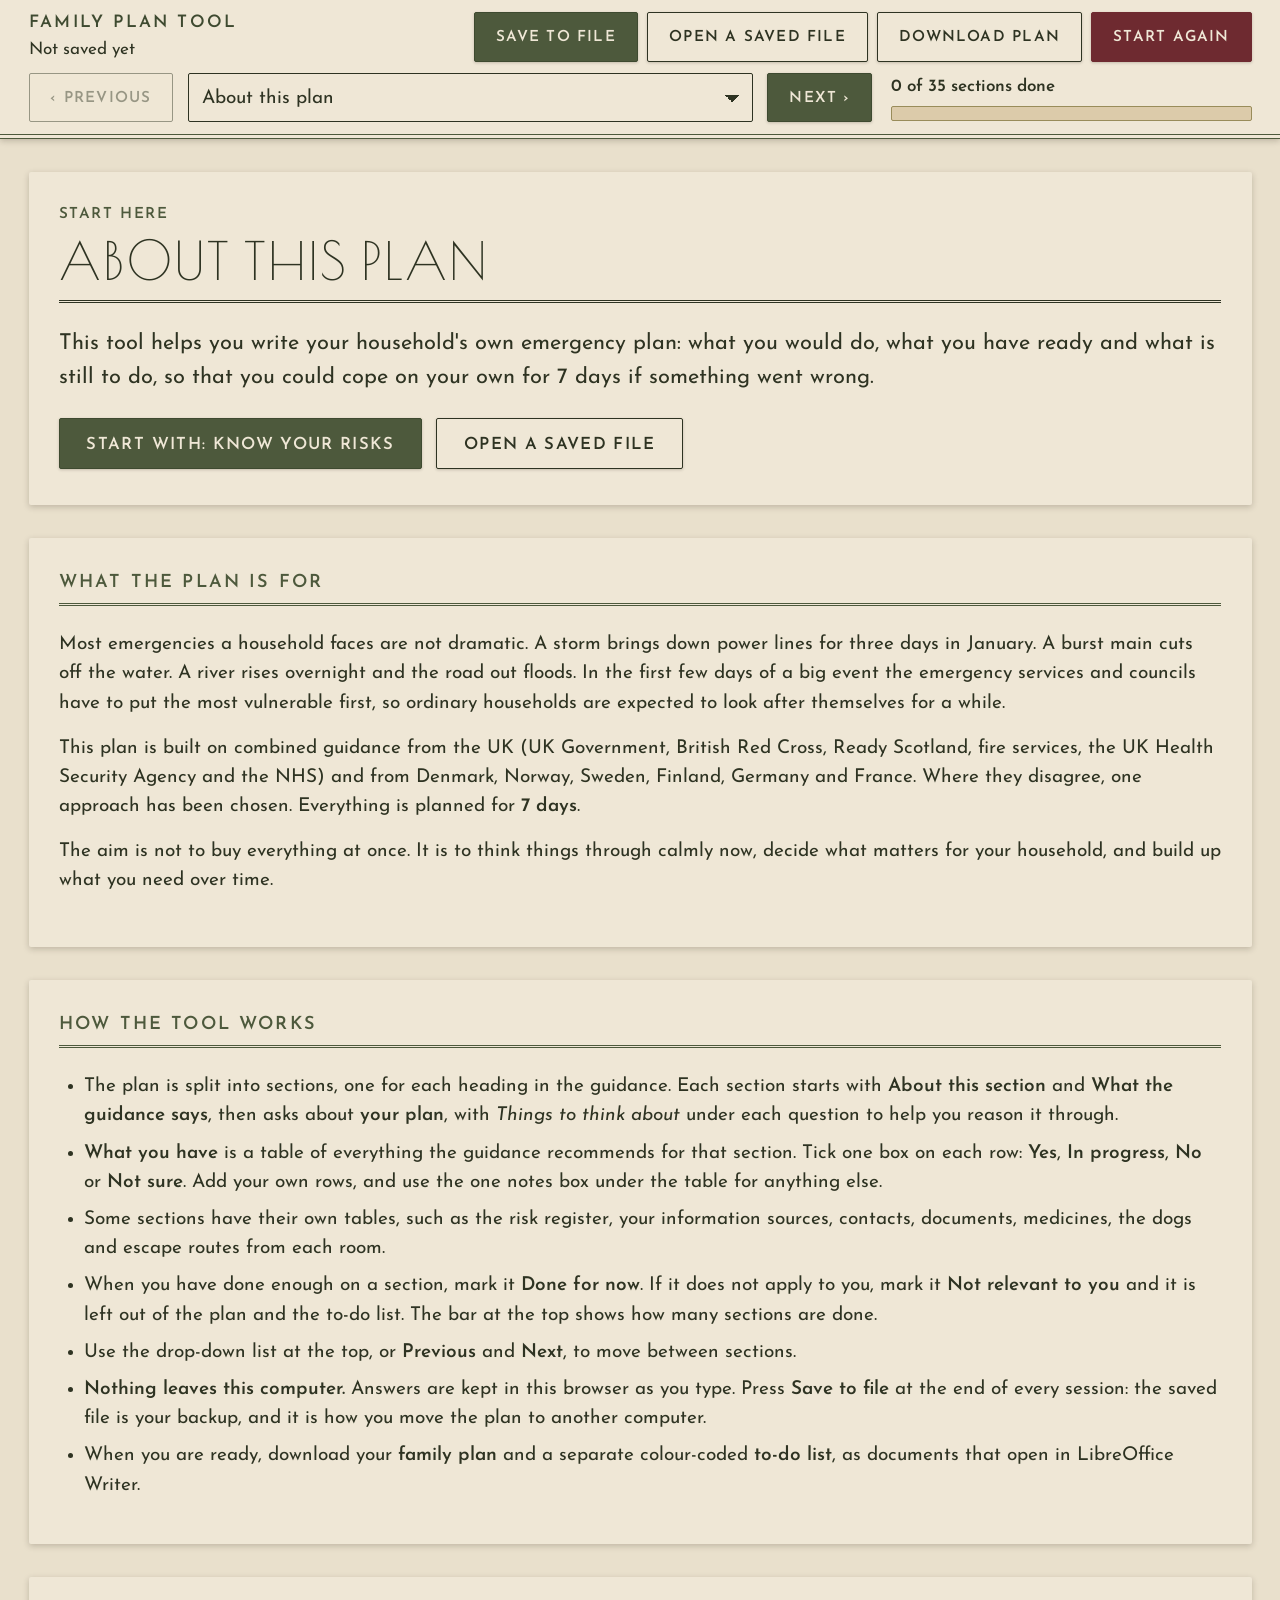
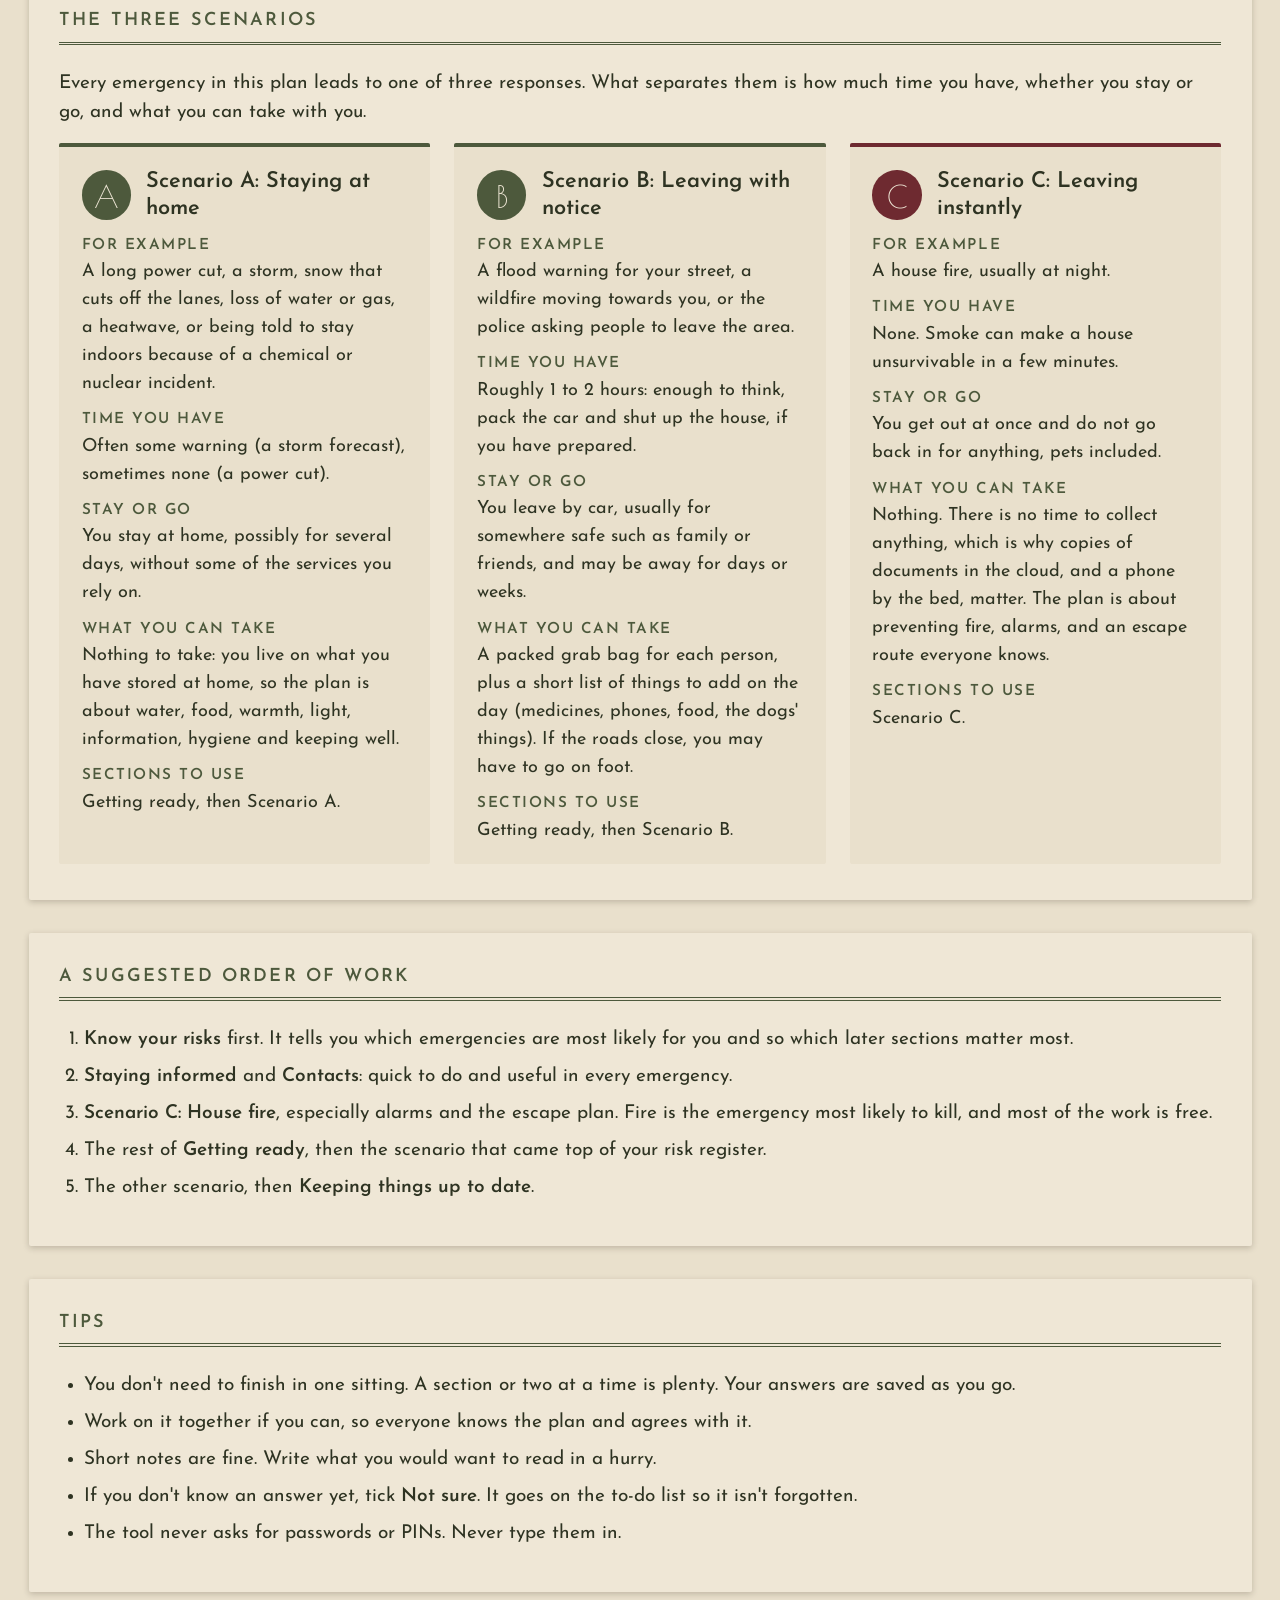
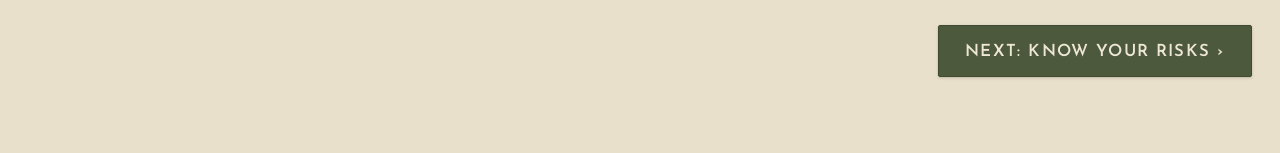
==== commit 16cc5946: "Family plan tool v2: rebuilt content, risk register, tick tables, Layered Paper style Co-Authored-By" ====
--- a/planner/family-plan-tool.html
+++ b/planner/family-plan-tool.html
@@ -5,240 +5,323 @@
 <meta name="viewport" content="width=device-width, initial-scale=1">
 <title>Family plan tool</title>
 <!--
-  Family plan tool, version 1.
-  One self-contained file: no libraries, no internet, nothing is sent anywhere.
-  Answers are kept in this browser (IndexedDB "FamilyPlanTool", with the
-  localStorage key "FamilyPlanTool.v1" as a fallback) and in files you save.
-  To change the sections or questions, edit the CONTENT block near the top
-  of the <script> section below.
+  Family plan tool, version 2.
+  One self-contained file. It works offline; the only thing it fetches is
+  the two display fonts from Google Fonts, and if they can't be fetched it
+  falls back to fonts already on the computer. Nothing you type is sent
+  anywhere. Answers are kept in this browser (IndexedDB "FamilyPlanTool",
+  with the localStorage key "FamilyPlanTool.v1" as a fallback) and in
+  files you save. To change the sections or questions, edit the CONTENT
+  block near the top of the <script> section below.
 -->
+<link rel="preconnect" href="https://fonts.googleapis.com">
+<link rel="preconnect" href="https://fonts.gstatic.com" crossorigin>
+<link href="https://fonts.googleapis.com/css2?family=Poiret+One&family=Josefin+Sans:ital,wght@0,300;0,400;0,600;1,300&display=swap" rel="stylesheet">
 <style>
 :root {
   color-scheme: light;
-  --bg: #f6f3ec;
-  --panel: #ffffff;
-  --text: #1a1a1a;
-  --muted: #444444;
-  --line: #8a8a8a;
-  --soft-line: #d6d0c4;
-  --primary: #0b4f8a;
-  --primary-dark: #083a66;
-  --primary-tint: #e3eef8;
-  --ok: #1d6b2f;
-  --ok-tint: #e5f3e8;
-  --amber: #8a5a00;
-  --amber-tint: #fff1cc;
-  --danger: #9e1b1b;
-  --danger-tint: #fbe9e9;
-  --guide-bg: #fbf8f1;
-  --focus: #ffbf47;
-  --radius: 8px;
+  /* Layered Paper colours */
+  --paper: #E9E0CC;      /* page background */
+  --linen: #EFE7D6;      /* cards and panels */
+  --parchment: #DCCBAA;  /* recesses, table headers */
+  --sand: #C4AC84;
+  --khaki: #998C5A;      /* shapes only */
+  --sage: #81814F;       /* shapes only */
+  --olive: #4D593C;
+  --forest: #3E4A30;
+  --ink: #2E3322;        /* text */
+  --crimson: #6E2A30;    /* accent, sparingly */
+  --shadow: 0 2px 6px rgba(40, 34, 20, .22);
+  --radius: 2px;
+  --display: 'Poiret One', 'Josefin Sans', 'Century Gothic', sans-serif;
+  --body: 'Josefin Sans', 'Century Gothic', sans-serif;
+  --tint-yes: rgba(77, 89, 60, .13);
+  --tint-progress: rgba(196, 172, 132, .42);
+  --tint-no: rgba(110, 42, 48, .10);
   font-size: 19px;
 }
 * { box-sizing: border-box; }
-html { background: var(--bg); }
+html { background: var(--paper); }
 body {
-  margin: 0; background: var(--bg); color: var(--text);
-  font-family: "Segoe UI", Ubuntu, Cantarell, "Noto Sans", "DejaVu Sans", Arial, sans-serif;
-  font-size: 1rem; line-height: 1.5;
+  margin: 0; background: var(--paper); color: var(--ink);
+  font-family: var(--body); font-weight: 400; font-size: 1rem; line-height: 1.55;
 }
-h1, h2, h3, h4 { line-height: 1.25; }
-:focus-visible { outline: 4px solid var(--focus); outline-offset: 2px; box-shadow: 0 0 0 6px var(--text); }
-.skip-link { position: absolute; left: -9999px; top: 0; background: var(--focus); color: var(--text); padding: 0.5rem 1rem; z-index: 100; }
+p { margin: 0 0 .8rem; }
+strong, b { font-weight: 600; }
+h1, h2, h3, h4 { margin: 0; font-weight: 600; line-height: 1.25; }
+:focus-visible { outline: 3px solid var(--forest); outline-offset: 2px; }
+.skip-link { position: absolute; left: -9999px; top: 0; background: var(--linen); color: var(--ink); padding: .6rem 1rem; z-index: 100; border: 1px solid var(--ink); }
 .skip-link:focus { left: 1rem; top: 1rem; }
 .visually-hidden { position: absolute !important; width: 1px; height: 1px; overflow: hidden; clip: rect(0 0 0 0); white-space: nowrap; }
-
-/* top bar */
-.topbar {
-  background: var(--primary-dark); color: #fff; padding: 0.6rem 1.25rem;
-  display: flex; flex-wrap: wrap; gap: 0.5rem 1.5rem; align-items: center; justify-content: space-between;
-  position: sticky; top: 0; z-index: 10;
+.label { font-weight: 600; text-transform: uppercase; letter-spacing: .1em; font-size: .8rem; line-height: 1.35; }
+
+/* ---------- top bar ---------- */
+.topbar { background: var(--linen); box-shadow: var(--shadow); position: sticky; top: 0; z-index: 20; }
+.topbar::after { content: ""; display: block; border-top: 1.5px solid var(--olive); border-bottom: .75px solid var(--olive); height: 3px; }
+.topbar-inner { max-width: 68rem; margin: 0 auto; padding: .55rem 1.5rem .6rem; }
+.bar-row { display: flex; flex-wrap: wrap; align-items: center; gap: .5rem 1rem; justify-content: space-between; }
+.bar-row + .bar-row { margin-top: .5rem; }
+.brand { display: flex; flex-direction: column; }
+.app-title { font-weight: 600; text-transform: uppercase; letter-spacing: .14em; font-size: .9rem; color: var(--forest); margin: 0; }
+.save-status { margin: 0; font-size: .9rem; color: var(--ink); }
+.save-status.is-error { background: var(--crimson); color: var(--linen); padding: .05rem .5rem; border-radius: var(--radius); }
+.bar-actions { display: flex; flex-wrap: wrap; gap: .5rem; }
+.navline { display: flex; flex-wrap: wrap; align-items: center; gap: .5rem .75rem; flex: 1 1 36rem; }
+.navline .select-wrap { flex: 1 1 18rem; max-width: 30rem; }
+.progress { flex: 0 1 19rem; min-width: 14rem; }
+.progress-text { margin: 0 0 .3rem; font-size: .9rem; font-weight: 600; }
+.pbar { height: .8rem; background: var(--parchment); border: 1px solid var(--khaki); border-radius: var(--radius); overflow: hidden; }
+.pfill { height: 100%; width: 0; background: var(--olive); transition: width .3s; }
+@media (max-height: 640px), (max-width: 700px) { .topbar { position: static; } }
+
+/* ---------- buttons and controls ---------- */
+.btn {
+  font-family: var(--body); font-weight: 600; text-transform: uppercase; letter-spacing: .08em; font-size: .8rem; line-height: 1.2;
+  min-height: 2.6rem; padding: .7rem 1.1rem .55rem; border-radius: var(--radius); cursor: pointer;
+  background: var(--linen); color: var(--ink); border: 1px solid var(--ink); box-shadow: 0 1px 3px rgba(40, 34, 20, .22);
 }
-.app-title { font-size: 1.3rem; margin: 0; }
-.save-status { margin: 0.1rem 0 0; font-size: 0.9rem; color: #e8f0f8; }
-.save-status.is-error { color: #fff; background: var(--danger); padding: 0.1rem 0.5rem; border-radius: 4px; }
-.topbar-actions { display: flex; flex-wrap: wrap; gap: 0.5rem; }
-.topbar .btn { background: #fff; color: var(--primary-dark); border-color: #fff; }
-.topbar .btn:hover { background: var(--primary-tint); }
-.topbar .btn-danger-outline { color: var(--danger); }
-
-/* buttons */
-.btn {
-  font: inherit; font-size: 0.95rem; font-weight: 600; min-height: 2.5rem; padding: 0.4rem 1rem;
-  border: 2px solid var(--primary); border-radius: var(--radius); background: var(--panel); color: var(--primary); cursor: pointer;
+.btn:hover { background: var(--parchment); }
+.btn:active { box-shadow: none; transform: translateY(1px); }
+.btn[disabled] { opacity: .45; cursor: default; box-shadow: none; }
+.btn[disabled]:hover { background: var(--linen); }
+.btn-primary { background: var(--olive); border-color: var(--forest); color: var(--linen); }
+.btn-primary:hover { background: var(--forest); }
+.btn-danger { background: var(--crimson); border-color: var(--crimson); color: var(--linen); }
+.btn-danger:hover { background: #5A2127; }
+.btn-large { font-size: .88rem; padding: .85rem 1.4rem .7rem; }
+.btn-small { font-size: .72rem; min-height: 2.1rem; padding: .5rem .7rem .4rem; }
+.select {
+  font: inherit; font-size: 1rem; color: var(--ink); width: 100%;
+  background-color: var(--linen); border: 1px solid var(--ink); border-radius: var(--radius);
+  padding: .5rem 2.2rem .4rem .7rem; min-height: 2.6rem; cursor: pointer;
+  appearance: none; -webkit-appearance: none; -moz-appearance: none;
+  background-image: linear-gradient(45deg, transparent 50%, var(--ink) 50%), linear-gradient(135deg, var(--ink) 50%, transparent 50%);
+  background-position: calc(100% - 1.05rem) 52%, calc(100% - .7rem) 52%;
+  background-size: .38rem .38rem; background-repeat: no-repeat;
 }
-.btn:hover { background: var(--primary-tint); }
-.btn-primary { background: var(--primary); color: #fff; }
-.btn-primary:hover { background: var(--primary-dark); }
-.btn-danger { background: var(--danger); border-color: var(--danger); color: #fff; }
-.btn-danger:hover { background: #7a1414; }
-.btn-large { font-size: 1.05rem; padding: 0.6rem 1.3rem; }
-.btn-small { font-size: 0.85rem; min-height: 2rem; padding: 0.2rem 0.7rem; }
-.btn-quiet { border-color: var(--line); color: var(--text); }
-.btn-quiet:hover { background: #eee; }
-
-/* layout */
-.layout { display: grid; grid-template-columns: 19rem minmax(0, 1fr); gap: 1.25rem; max-width: 84rem; margin: 0 auto; padding: 1.1rem; }
-@media (max-width: 900px) { .layout { grid-template-columns: 1fr; padding: 0.75rem; } .topbar { position: static; } }
-.sidebar { background: var(--panel); border: 1px solid var(--soft-line); border-radius: var(--radius); padding: 0.9rem; align-self: start; }
-@media (min-width: 901px) { .sidebar { position: sticky; top: 5.6rem; max-height: calc(100vh - 6.4rem); overflow-y: auto; } }
-
-.progress-text { margin: 0 0 0.35rem; font-weight: 700; font-size: 0.95rem; }
-.progress-bar { display: flex; height: 0.85rem; background: #e6e1d6; border-radius: 99px; overflow: hidden; border: 1px solid var(--line); }
-.progress-fill { height: 100%; width: 0; background: var(--ok); }
-.progress-part { height: 100%; width: 0; background: #e0a800; }
-.progress-key { list-style: none; margin: 0.45rem 0 0; padding: 0; font-size: 0.85rem; display: grid; grid-template-columns: 1fr 1fr; gap: 0.1rem 0.5rem; }
-
-.nav-group { margin: 0.9rem 0 0.2rem; font-size: 0.8rem; text-transform: uppercase; letter-spacing: 0.04em; color: var(--muted); font-weight: 700; }
-.section-list { list-style: none; margin: 0.5rem 0 0; padding: 0; }
-.section-list li { margin: 0 0 0.1rem; }
-.nav-btn {
-  width: 100%; text-align: left; font: inherit; font-size: 0.92rem; background: transparent; color: var(--text);
-  border: 2px solid transparent; border-radius: var(--radius); padding: 0.25rem 0.5rem; cursor: pointer;
-  display: flex; gap: 0.5rem; align-items: flex-start; line-height: 1.3;
+.select option, .select optgroup { background: var(--linen); color: var(--ink); }
+.field {
+  font: inherit; font-size: 1rem; color: var(--ink); width: 100%; display: block;
+  background: var(--linen); border: 1.5px solid var(--khaki); border-radius: var(--radius);
+  box-shadow: inset 0 1px 3px rgba(40, 34, 20, .16); padding: .55rem .7rem .45rem; line-height: 1.5;
 }
-.nav-btn:hover { background: var(--primary-tint); }
-.nav-btn[aria-current="page"] { border-color: var(--primary); background: var(--primary-tint); font-weight: 700; }
-.nav-btn .nav-label { flex: 1; }
-.nav-special { margin-top: 0.4rem; border-color: var(--primary); font-weight: 700; color: var(--primary-dark); }
-
-/* status badges (symbol + words, never colour alone) */
-.badge { display: inline-flex; align-items: center; gap: 0.25rem; font-size: 0.75rem; font-weight: 700; padding: 0.05rem 0.45rem; border-radius: 99px; border: 1.5px solid; white-space: nowrap; flex: none; margin-top: 0.1rem; }
-.badge-notstarted { color: #444; border-color: #888; background: #fff; }
-.badge-part { color: var(--amber); border-color: #c58a00; background: var(--amber-tint); }
-.badge-complete { color: var(--ok); border-color: var(--ok); background: var(--ok-tint); }
-.badge-notrelevant { color: #555; border-color: #aaa; background: #eee; text-decoration: none; }
-
-.main { background: var(--panel); border: 1px solid var(--soft-line); border-radius: var(--radius); padding: 1.4rem 2rem 2rem; min-width: 0; }
-.main:focus { outline: none; }
-@media (max-width: 600px) { .main { padding: 1rem; } }
-.main h2 { font-size: 1.6rem; margin: 0.1rem 0 0.5rem; }
-.main h2:focus { outline: none; }
-.crumb { margin: 0; color: var(--muted); font-size: 0.9rem; font-weight: 600; }
-.section-head { display: flex; flex-wrap: wrap; justify-content: space-between; gap: 0.5rem 1rem; align-items: flex-start; }
-.part-title { font-size: 1.25rem; margin: 2rem 0 0.4rem; padding-top: 0.75rem; border-top: 3px solid var(--primary); color: var(--primary-dark); }
-.part-title .num { display: inline-block; min-width: 1.6rem; }
-.lead { font-size: 1.05rem; margin: 0.25rem 0 1rem; }
-
-.nr-box { border: 2px solid var(--line); border-radius: var(--radius); padding: 0.5rem 1rem; margin: 0.5rem 0 1rem; display: flex; align-items: center; gap: 0.75rem; background: #faf9f6; }
-.nr-box input { width: 1.5rem; height: 1.5rem; margin: 0; accent-color: var(--primary); flex: none; }
-.nr-box label { font-weight: 700; cursor: pointer; }
-.nr-note { background: #eee; border-left: 6px solid #777; padding: 0.75rem 1rem; border-radius: 4px; }
+.field:hover { border-color: var(--olive); }
+.field:focus { border-color: var(--olive); }
+textarea.field { resize: vertical; }
+.field::placeholder { color: #6b6a55; opacity: 1; }
+
+/* ---------- page ---------- */
+.page { max-width: 68rem; margin: 0 auto; padding: 1.75rem 1.5rem 4rem; }
+.page:focus { outline: none; }
+.card { background: var(--linen); box-shadow: var(--shadow); border-radius: var(--radius); padding: 1.75rem 2.25rem 1.9rem; margin: 0 0 1.75rem; }
+@media (max-width: 700px) { .page { padding: 1rem .75rem 3rem; } .card { padding: 1.2rem 1.1rem 1.3rem; } }
+.card-title { font-weight: 600; text-transform: uppercase; letter-spacing: .12em; font-size: .95rem; color: var(--olive); margin: 0; }
+.rule { border-top: 1.5px solid var(--olive); border-bottom: .75px solid var(--olive); height: 3.5px; margin: .45rem 0 1.25rem; }
+.rule-ink { border-color: var(--ink); }
+.crumb { color: var(--olive); margin: 0 0 .35rem; }
+.section-title, .page-title {
+  font-family: var(--display); font-weight: 400; text-transform: uppercase; letter-spacing: .04em;
+  font-size: 2.3rem; line-height: 1.15; margin: 0; color: var(--ink);
+}
+.page-title { font-size: 2.7rem; }
+.section-title:focus, .page-title:focus { outline: none; }
+@media (max-width: 700px) { .section-title { font-size: 1.75rem; } .page-title { font-size: 2rem; } }
+.lead { font-size: 1.15rem; line-height: 1.55; }
+.about p:last-child { margin-bottom: 0; }
+.sub-title { font-weight: 600; text-transform: uppercase; letter-spacing: .1em; font-size: .85rem; color: var(--olive); margin: 1.5rem 0 .6rem; }
 
 /* notices */
-.notice { border-left: 6px solid var(--primary); background: var(--primary-tint); padding: 0.75rem 1rem; margin: 0 0 1.25rem; border-radius: 4px; }
-.notice-ok { border-color: var(--ok); background: var(--ok-tint); }
-.notice-error { border-color: var(--danger); background: var(--danger-tint); font-weight: 600; }
+.notice { background: var(--linen); box-shadow: var(--shadow); border-left: 6px solid var(--olive); padding: .9rem 1.2rem; margin: 0 0 1.5rem; }
+.notice-error { border-left-color: var(--crimson); font-weight: 600; }
+.nr-banner { border-left: 6px solid var(--crimson); background: var(--paper); padding: .75rem 1rem; margin: 1.25rem 0 0; }
 
 /* guidance */
-.guidance { background: var(--guide-bg); border: 1px solid var(--soft-line); border-radius: var(--radius); margin: 0 0 1rem; }
-.guidance > summary { cursor: pointer; font-weight: 700; padding: 0.6rem 1rem; font-size: 1.05rem; }
-.guidance-body { padding: 0 1.25rem 0.75rem; }
-.guidance-body ul { margin: 0.25rem 0 0.6rem; padding-left: 1.4rem; }
-.guidance-body li { margin: 0.15rem 0; }
-.guidance-body p { margin: 0.3rem 0 0.6rem; }
-.guidance-body .g-sub { font-weight: 700; margin-top: 0.8rem; }
-.g-table { border-collapse: collapse; margin: 0.4rem 0 0.8rem; font-size: 0.95rem; }
-.g-table th, .g-table td { border: 1px solid #888; padding: 0.3rem 0.55rem; text-align: left; vertical-align: top; }
-.g-table th { background: #ece6d8; }
+.guidance { margin: 1.5rem 0 0; background: var(--parchment); border-radius: var(--radius); }
+.guidance > summary {
+  cursor: pointer; list-style: none; padding: .8rem 1.1rem .7rem; display: flex; align-items: center; gap: .7rem;
+  font-weight: 600; text-transform: uppercase; letter-spacing: .1em; font-size: .85rem;
+}
+.guidance > summary::-webkit-details-marker { display: none; }
+.guidance > summary::before { content: "+"; display: inline-flex; width: 1.5rem; height: 1.5rem; align-items: center; justify-content: center; border: 1px solid var(--ink); border-radius: var(--radius); font-size: 1.1rem; letter-spacing: 0; background: var(--linen); }
+.guidance[open] > summary::before { content: "–"; }
+.guidance > summary .hint { font-weight: 400; text-transform: none; letter-spacing: 0; font-size: .9rem; margin-left: auto; }
+.guidance-body { padding: .1rem 1.5rem 1.1rem 1.6rem; border-top: 1px solid var(--sand); }
+.guidance-body ul { margin: .5rem 0 .6rem; padding-left: 1.3rem; }
+.guidance-body li { margin: .25rem 0; }
+.guidance-body p { margin: .6rem 0; }
+.guidance-body .g-sub { font-weight: 600; margin-top: 1rem; }
+.g-table { border-collapse: collapse; margin: .5rem 0 .9rem; font-size: .95rem; background: var(--linen); }
+.g-table th, .g-table td { border: 1px solid var(--khaki); padding: .35rem .6rem; text-align: left; vertical-align: top; }
+.g-table th { background: var(--sand); font-weight: 600; }
+
+/* things to think about */
+.think { background: var(--paper); border-left: 4px solid var(--sage); border-radius: var(--radius); padding: .65rem 1.1rem .7rem 1.1rem; margin: 0 0 .8rem; font-size: .95rem; }
+.think-title { color: var(--olive); margin: 0 0 .2rem; }
+.think ul { margin: 0; padding-left: 1.15rem; }
+.think li { margin: .2rem 0; }
+.think li::marker { color: var(--olive); }
+.section-think { margin-bottom: 1.5rem; }
+.section-think ul { columns: 1; }
 
 /* questions */
-.q { margin: 0 0 1.25rem; padding: 0; border: 0; min-width: 0; }
-.q-label { display: block; font-weight: 700; font-size: 1rem; margin-bottom: 0.3rem; padding: 0; }
-legend.q-label { float: left; width: 100%; }
-legend.q-label + * { clear: both; }
-.help { color: var(--muted); margin: 0 0 0.4rem; font-size: 0.92rem; }
-.help-warn { color: var(--danger); font-weight: 600; }
-.field { font: inherit; width: 100%; padding: 0.45rem 0.6rem; border: 2px solid var(--line); border-radius: 6px; background: #fff; color: var(--text); }
-.field:focus { border-color: var(--primary); }
-textarea.field { resize: vertical; min-height: 4.2rem; }
-
-/* status choices */
-.choices { display: flex; flex-wrap: wrap; gap: 0.4rem; align-items: center; margin: 0.15rem 0 0.35rem; }
-.chip { position: relative; }
-.chip input { position: absolute; opacity: 0; width: 1px; height: 1px; }
-.chip label {
-  display: inline-block; cursor: pointer; border: 2px solid var(--line); border-radius: 99px;
-  padding: 0.2rem 0.85rem; font-weight: 600; font-size: 0.92rem; background: #fff; min-height: 2.1rem; line-height: 1.5;
+.q { padding: 1.4rem 0 .2rem; border-top: 1px solid var(--sand); }
+.q:first-child { border-top: 0; padding-top: .2rem; }
+.q-label { display: block; font-weight: 600; font-size: 1.1rem; margin: 0 0 .55rem; }
+.part-block { margin-top: 1.6rem; }
+.part-block:first-child { margin-top: 0; }
+
+/* tables */
+.table-wrap { overflow-x: auto; margin: .2rem 0 .8rem; border-radius: var(--radius); position: relative; }
+table.grid { width: 100%; border-collapse: separate; border-spacing: 0; background: var(--linen); }
+table.grid th, table.grid td { text-align: left; vertical-align: middle; border-bottom: 1px solid rgba(153, 140, 90, .55); }
+table.grid thead th {
+  background: var(--parchment); font-weight: 600; text-transform: uppercase; letter-spacing: .08em; font-size: .76rem;
+  padding: .7rem .6rem .55rem; border-bottom: 1.5px solid var(--ink); vertical-align: bottom; line-height: 1.3;
 }
-.chip input:focus-visible + label { outline: 4px solid var(--focus); outline-offset: 2px; box-shadow: 0 0 0 6px var(--text); }
-.chip label:hover { background: var(--primary-tint); }
-.chip input:checked + label::before { content: "✓ "; }
-.chip input:checked + label { color: #fff; border-color: var(--text); }
-.chip.s-yes input:checked + label { background: var(--ok); }
-.chip.s-progress input:checked + label { background: #8a5a00; }
-.chip.s-no input:checked + label, .chip.s-unsure input:checked + label { background: var(--danger); }
-.chip.s-plain input:checked + label { background: var(--primary); }
-.clear-btn { font: inherit; font-size: 0.85rem; background: none; border: 0; color: var(--primary); text-decoration: underline; cursor: pointer; padding: 0.2rem 0.3rem; }
-
-.have-list { list-style: none; margin: 0; padding: 0; }
-.have-item { border: 2px solid var(--soft-line); border-left-width: 8px; border-radius: var(--radius); padding: 0.55rem 0.9rem 0.6rem; margin: 0 0 0.6rem; background: #fff; }
-.have-item.st-yes { border-left-color: var(--ok); }
-.have-item.st-progress { border-left-color: #e0a800; }
-.have-item.st-no, .have-item.st-unsure { border-left-color: var(--danger); }
-.have-item fieldset { border: 0; margin: 0; padding: 0; min-width: 0; }
-.have-item legend { font-weight: 700; padding: 0; float: left; width: 100%; margin-bottom: 0.2rem; }
-.have-item legend + * { clear: both; }
-.have-item .custom-tag { font-weight: 400; font-style: italic; color: var(--muted); }
-.note-row { display: flex; gap: 0.5rem; align-items: center; }
-.note-row label { font-size: 0.88rem; color: var(--muted); white-space: nowrap; }
-.note-row .field { padding: 0.3rem 0.5rem; font-size: 0.95rem; }
-.add-box { border: 2px dashed var(--line); border-radius: var(--radius); padding: 0.6rem 0.9rem; margin: 0.5rem 0 1rem; }
-.add-box label { display: block; font-weight: 700; margin-bottom: 0.3rem; }
-.add-controls { display: flex; gap: 0.5rem; flex-wrap: wrap; }
-.add-controls .field { flex: 1; min-width: 14rem; }
-
-.prev-next { display: flex; flex-wrap: wrap; justify-content: space-between; gap: 0.75rem; margin-top: 2rem; padding-top: 1rem; border-top: 1px solid var(--soft-line); }
-
-/* start and documents pages */
-.panel-box { border: 2px solid var(--soft-line); border-radius: var(--radius); padding: 0.75rem 1.25rem; margin: 1rem 0; }
-.panel-box h3 { margin: 0.25rem 0 0.5rem; }
-.panel-box li { margin-bottom: 0.3rem; }
-.panel-ok { border-color: var(--ok); background: var(--ok-tint); }
-.start-actions, .doc-actions { display: flex; flex-wrap: wrap; gap: 0.75rem; margin-top: 1rem; }
-.count-table { border-collapse: collapse; margin: 0.5rem 0 1rem; }
-.count-table th, .count-table td { border: 1px solid #888; padding: 0.3rem 0.8rem; text-align: left; }
-.count-table td.n { text-align: right; font-weight: 700; }
-.key-yes { background: #c6efce; } .key-progress { background: #ffe699; } .key-no { background: #f4b6b6; } .key-none { background: #fff; }
+table.grid tbody th { font-weight: 400; padding: .6rem .75rem .5rem; }
+table.grid td { padding: .45rem .5rem; }
+table.grid tbody tr:hover { background: rgba(220, 203, 170, .25); }
+.res col.c-item { width: auto; }
+.res col.c-st { width: 7.2rem; }
+.res td.st { text-align: center; padding: .25rem; }
+.res thead th.st { text-align: center; }
+.res tbody th { box-shadow: inset 6px 0 0 transparent; padding-left: 1rem; }
+.res tr.st-yes { background: var(--tint-yes); }
+.res tr.st-yes th { box-shadow: inset 6px 0 0 var(--olive); }
+.res tr.st-progress { background: var(--tint-progress); }
+.res tr.st-progress th { box-shadow: inset 6px 0 0 var(--sand); }
+.res tr.st-no, .res tr.st-unsure { background: var(--tint-no); }
+.res tr.st-no th, .res tr.st-unsure th { box-shadow: inset 6px 0 0 var(--crimson); }
+.res tr.group-row th { background: var(--paper); color: var(--olive); padding: .7rem 1rem .5rem; box-shadow: none; }
+.own-tag { font-style: italic; font-weight: 300; font-size: .9rem; margin-left: .35rem; }
+.row-label-flex { display: flex; align-items: center; gap: .6rem; justify-content: space-between; }
+
+.tick { display: inline-flex; width: 3rem; height: 2.6rem; align-items: center; justify-content: center; cursor: pointer; }
+.tick input {
+  appearance: none; -webkit-appearance: none; -moz-appearance: none; margin: 0; cursor: pointer;
+  width: 1.55rem; height: 1.55rem; border: 2px solid var(--ink); border-radius: var(--radius); background: var(--linen);
+  display: inline-grid; place-content: center;
+}
+.tick input:hover { box-shadow: 0 0 0 4px rgba(77, 89, 60, .22); }
+.tick input::before { content: ""; width: .42rem; height: .8rem; border: solid transparent; border-width: 0 3px 3px 0; transform: translate(0, -2px) rotate(45deg); }
+.tick input:checked::before { border-color: var(--linen); }
+.tick input.s-yes:checked { background: var(--olive); border-color: var(--olive); }
+.tick input.s-progress:checked { background: var(--sand); border-color: var(--ink); }
+.tick input.s-progress:checked::before { border-color: var(--ink); }
+.tick input.s-no:checked, .tick input.s-unsure:checked { background: var(--crimson); border-color: var(--crimson); }
+.tick input:focus-visible { outline: 3px solid var(--forest); outline-offset: 3px; }
+
+.data td .cell { font: inherit; font-size: .95rem; color: var(--ink); width: 100%; background: var(--linen); border: 1px solid var(--khaki); border-radius: var(--radius); padding: .4rem .5rem .3rem; line-height: 1.4; }
+.data td .cell:hover, .data td .cell:focus { border-color: var(--olive); }
+.data td textarea.cell { resize: vertical; min-height: 2.5rem; display: block; }
+.data td select.cell { padding-right: 1.8rem; cursor: pointer; appearance: none; -webkit-appearance: none; -moz-appearance: none;
+  background-image: linear-gradient(45deg, transparent 50%, currentColor 50%), linear-gradient(135deg, currentColor 50%, transparent 50%);
+  background-position: calc(100% - .95rem) 55%, calc(100% - .65rem) 55%; background-size: .32rem .32rem; background-repeat: no-repeat; }
+.data td select.cell option { background: var(--linen); color: var(--ink); }
+.data td select.sv-yes { background-color: var(--olive); color: var(--linen); border-color: var(--olive); }
+.data td select.sv-progress { background-color: var(--sand); color: var(--ink); border-color: var(--ink); }
+.data td select.sv-no, .data td select.sv-unsure { background-color: var(--crimson); color: var(--linen); border-color: var(--crimson); }
+.data td input[type=number].cell { width: 4.6rem; }
+.data td.calc { font-size: .95rem; white-space: nowrap; }
+.data tbody th { min-width: 10rem; }
+.data td.rm { width: 1%; white-space: nowrap; padding-left: .3rem; padding-right: .6rem; }
+.data td.rm .btn { font-size: .68rem; padding: .45rem .55rem .35rem; min-height: 2rem; letter-spacing: .06em; }
+.data th.c-select { min-width: 7.2rem; } .data th.c-status { min-width: 8rem; } .data th.c-number { min-width: 5rem; }
+.data th.c-long { min-width: 11rem; } .data th.c-text { min-width: 9rem; } .data th.c-calc { min-width: 8rem; }
+@media (max-width: 1500px) { .card { padding-left: 1.6rem; padding-right: 1.6rem; } }
+.col-hint { display: block; font-weight: 400; text-transform: none; letter-spacing: 0; font-size: .78rem; }
+.own-label { font-size: .95rem; }
+
+.table-tools { display: flex; flex-wrap: wrap; gap: .6rem; align-items: flex-end; margin: .4rem 0 0; }
+.add-row { display: flex; flex-wrap: wrap; gap: .5rem; align-items: flex-end; flex: 1 1 26rem; }
+.add-row .field-wrap { flex: 1 1 18rem; }
+.add-row label { display: block; margin-bottom: .3rem; }
+.table-intro { margin: 0 0 .9rem; }
+.table-title { font-weight: 600; font-size: 1.15rem; margin: 0 0 .4rem; }
+.data-block { margin: 0 0 2rem; padding-bottom: 1.6rem; border-bottom: 1px solid var(--sand); }
+
+/* mark section */
+.marks { display: flex; flex-wrap: wrap; gap: 1rem; }
+.mark { display: flex; gap: .8rem; align-items: center; padding: .75rem 1.1rem .65rem; border: 1px solid var(--khaki); border-radius: var(--radius); background: var(--paper); cursor: pointer; font-weight: 600; flex: 1 1 16rem; }
+.mark input { appearance: none; -webkit-appearance: none; -moz-appearance: none; margin: 0; width: 1.55rem; height: 1.55rem; border: 2px solid var(--ink); border-radius: var(--radius); background: var(--linen); display: inline-grid; place-content: center; flex: none; cursor: pointer; }
+.mark input::before { content: ""; width: .42rem; height: .8rem; border: solid transparent; border-width: 0 3px 3px 0; transform: translate(0, -2px) rotate(45deg); }
+.mark input:checked { background: var(--olive); border-color: var(--olive); }
+.mark input:checked::before { border-color: var(--linen); }
+.mark.nr input:checked { background: var(--crimson); border-color: var(--crimson); }
+.mark .mark-help { display: block; font-weight: 400; font-size: .9rem; }
+.mark.is-on { border-color: var(--olive); box-shadow: inset 0 0 0 1px var(--olive); }
+.mark.nr.is-on { border-color: var(--crimson); box-shadow: inset 0 0 0 1px var(--crimson); }
+
+.prev-next { display: flex; flex-wrap: wrap; justify-content: space-between; gap: .75rem; margin: .5rem 0 0; }
+
+/* about page */
+.scen-grid { display: grid; grid-template-columns: repeat(3, minmax(0, 1fr)); gap: 1.25rem; }
+@media (max-width: 1000px) { .scen-grid { grid-template-columns: 1fr; } }
+.scen { background: var(--paper); border-radius: var(--radius); padding: 1.1rem 1.2rem 1rem; border-top: 4px solid var(--olive); }
+.scen-head { display: flex; gap: .8rem; align-items: center; margin-bottom: .7rem; }
+.scen-code { flex: none; width: 2.6rem; height: 2.6rem; border-radius: 50%; background: var(--olive); color: var(--linen); display: inline-flex; align-items: center; justify-content: center; font-family: var(--display); font-size: 1.6rem; padding-top: .15rem; }
+.scen.c .scen-code { background: var(--crimson); }
+.scen.c { border-top-color: var(--crimson); }
+.scen-title { font-weight: 600; font-size: 1.15rem; }
+.scen dl { margin: 0; font-size: .95rem; }
+.scen dt { margin: .65rem 0 .1rem; color: var(--olive); }
+.scen dd { margin: 0; }
+.plain-list { margin: 0; padding-left: 1.3rem; }
+.plain-list li { margin: .4rem 0; }
+.start-actions { display: flex; flex-wrap: wrap; gap: .75rem; margin-top: 1.2rem; }
+.count-table { border-collapse: collapse; margin: .5rem 0 1rem; background: var(--linen); }
+.count-table th, .count-table td { border: 1px solid var(--khaki); padding: .4rem .9rem .3rem; text-align: left; }
+.count-table th { background: var(--parchment); }
+.count-table td.n { text-align: right; font-weight: 600; }
+.sw { display: inline-block; width: 1.1rem; height: 1.1rem; vertical-align: -.15rem; margin-right: .5rem; border: 1px solid var(--ink); border-radius: var(--radius); }
+.sw-yes { background: var(--olive); } .sw-progress { background: var(--sand); } .sw-no { background: var(--crimson); } .sw-none { background: var(--linen); }
 
 /* dialog */
-.dialog { border: 3px solid var(--text); border-radius: var(--radius); max-width: 34rem; width: calc(100% - 2rem); padding: 1.25rem 1.5rem; color: var(--text); }
-.dialog::backdrop { background: rgba(0, 0, 0, 0.55); }
-.dialog-title { margin: 0 0 0.5rem; font-size: 1.35rem; }
-.dialog-actions { display: flex; flex-wrap: wrap; justify-content: flex-end; gap: 0.75rem; margin-top: 1rem; }
+.dialog { border: 1px solid var(--ink); border-radius: var(--radius); max-width: 34rem; width: calc(100% - 2rem); padding: 1.5rem 1.75rem; color: var(--ink); background: var(--linen); box-shadow: 0 6px 24px rgba(40, 34, 20, .4); }
+.dialog::backdrop { background: rgba(46, 51, 34, .55); }
+.dialog-title { margin: 0 0 .7rem; font-size: 1.25rem; }
+.dialog-actions { display: flex; flex-wrap: wrap; justify-content: flex-end; gap: .75rem; margin-top: 1.2rem; }
 .noscript { padding: 2rem; font-size: 1.2rem; }
+@media print { .topbar, .prev-next, .table-tools, .marks { display: none; } .card { box-shadow: none; border: 1px solid var(--khaki); } }
 </style>
 </head>
 <body>
-<a class="skip-link" href="#main">Skip to the questions</a>
-<div class="app" id="app">
-  <header class="topbar">
-    <div>
-      <h1 class="app-title">Family plan tool</h1>
-      <p class="save-status" id="save-status" role="status" aria-live="polite">Not saved yet</p>
+<a class="skip-link" href="#page">Skip to the questions</a>
+<header class="topbar">
+  <div class="topbar-inner">
+    <div class="bar-row">
+      <div class="brand">
+        <p class="app-title">Family plan tool</p>
+        <p class="save-status" id="save-status" role="status" aria-live="polite">Not saved yet</p>
+      </div>
+      <div class="bar-actions">
+        <button type="button" class="btn btn-primary" id="btn-save-file">Save to file</button>
+        <button type="button" class="btn" id="btn-open">Open a saved file</button>
+        <button type="button" class="btn" id="btn-downloads">Download plan</button>
+        <button type="button" class="btn btn-danger" id="btn-reset">Start again</button>
+        <input type="file" id="file-input" accept=".json,application/json" hidden>
+      </div>
     </div>
-    <div class="topbar-actions">
-      <button type="button" class="btn" id="btn-save-file">Save to file</button>
-      <button type="button" class="btn" id="btn-open">Open a saved file</button>
-      <button type="button" class="btn btn-danger-outline" id="btn-reset">Start again</button>
-      <input type="file" id="file-input" accept=".json,application/json" hidden>
+    <div class="bar-row">
+      <nav class="navline" aria-label="Sections">
+        <button type="button" class="btn" id="btn-prev">‹ Previous</button>
+        <div class="select-wrap">
+          <label for="section-select" class="visually-hidden">Go to a section</label>
+          <select id="section-select" class="select"></select>
+        </div>
+        <button type="button" class="btn btn-primary" id="btn-next">Next ›</button>
+      </nav>
+      <div class="progress" id="progress">
+        <p class="progress-text" id="progress-text">0 sections done</p>
+        <div class="pbar" id="pbar" role="progressbar" aria-labelledby="progress-text" aria-valuemin="0" aria-valuemax="100" aria-valuenow="0"><div class="pfill" id="pfill"></div></div>
+      </div>
     </div>
-  </header>
-  <div class="layout">
-    <nav class="sidebar" aria-label="Sections">
-      <div id="progress">
-        <p class="progress-text" id="progress-text">Progress</p>
-        <div class="progress-bar" aria-hidden="true"><div class="progress-fill" id="progress-fill"></div><div class="progress-part" id="progress-part"></div></div>
-        <ul class="progress-key" id="progress-key"></ul>
-      </div>
-      <div id="section-nav"></div>
-    </nav>
-    <main id="main" class="main" tabindex="-1">
-      <div id="notice" class="notice" role="alert" hidden></div>
-      <div id="view"></div>
-    </main>
   </div>
-</div>
+</header>
+<main id="page" class="page" tabindex="-1">
+  <div id="notice" class="notice" role="alert" hidden></div>
+  <div id="view"></div>
+</main>
 <dialog id="dialog" class="dialog" aria-labelledby="dialog-title" aria-describedby="dialog-message">
   <h2 id="dialog-title" class="dialog-title"></h2>
   <div id="dialog-message"></div>
@@ -252,39 +335,40 @@
 /* =====================================================================
    FAMILY PLAN TOOL: CONTENT (the part to edit)
    =====================================================================
-   Everything the tool shows comes from this block: the sections, their
-   introductions, the general guidance and the questions.
+   Everything the tool shows comes from this block: the opening page,
+   the sections, their introductions, the general guidance, the
+   questions, the helper prompts and the tables.
 
    HOW TO EDIT (plain-English notes)
    - Change words inside quotation marks "..." or back-ticks `...` freely.
    - NEVER change an "id" once answers have been saved: saved answers are
-     matched to questions by their id. Every id in a section must be
-     different. Ids use lower-case letters, numbers and underscores only.
+     matched by id. Ids use lower-case letters, numbers and underscores.
+   - In any text, **words** shows in bold and *words* in italics.
    - Each section has:
-       id        a unique name (never change it)
-       group     which part it belongs to (see GROUPS)
-       title     the heading on screen and in the plan
-       intro     1 to 2 sentences explaining what the section covers
-       guidance  the general guidance text (from guidance v2). It uses:
-                   a line starting "- " for a bullet point (indent two
-                   spaces more for a bullet inside a bullet);
-                   **words** for bold and *words* for italics;
-                   lines starting "|" for a table (first line = headings,
-                   second line = |---|---|).
-       plan      the "Our plan" questions. Each has an id and a label,
-                 and optionally:
-                   help  a hint shown under the question
-                   type  "textarea" (several lines, the default),
-                         "text" (one line) or
-                         "yesno" (Yes / No / Not sure)
-       have      the "Do we have ...?" items. Each has an id and a label.
-                 People choose Yes / In progress / No / Not sure, and can
-                 add a note. They can also add their own items.
-       storedLabel, checkLabel, oftenLabel (optional)
-                 replace the usual wording of the "Where it is stored",
-                 "How we check it works" and "How often" questions.
-   - Every section automatically gets a box for "Anything else" at the
-     end of "Our plan".
+       id, group, title
+       about      "About this section": a list of paragraphs.
+       guidance   the general guidance text (from guidance v2). A line
+                  starting "- " is a bullet (indent two more spaces for a
+                  bullet inside a bullet); lines starting "|" are a table.
+       think      (optional) "Things to think about" for the section as a
+                  whole, shown at the top of "Your plan".
+       tables     (optional) tables to fill in. Each has an id, title,
+                  intro, labelHead (heading of the first column), rows
+                  (the pre-filled rows, each with an id and label),
+                  columns (each with an id, head and type: "text",
+                  "long", "number", "status" (Yes / In progress / No /
+                  Not sure) or "select" with options), addLabel (the
+                  button for adding a row), and optionally sortCol (a
+                  column to sort by) and todo (which rows go on the
+                  to-do list).
+       questions  the "Your plan" questions: id, label, think (the
+                  helper prompts), rows (how many lines the answer box
+                  shows; 1 makes a one-line box).
+       resources  the "What you have" table rows: id and label. An entry
+                  with only "heading" starts a group of rows.
+       keep, check, often
+                  the "Where it is kept" and "How you will check it"
+                  questions: optional label and think prompts.
    - Keep the commas between items and the quotation marks in pairs. If
      the tool shows a blank page after an edit, a missing comma or
      quotation mark is the usual cause.
@@ -292,148 +376,562 @@
    ===================================================================== */
 
 var FAMILY_PLAN_CONTENT = {
-  contentVersion: "1",
+  contentVersion: "2",
+
+  /* ------------------------------------------------ OPENING PAGE */
+  ABOUT_PLAN: {
+    title: "About this plan",
+    lead: "This tool helps you write your household's own emergency plan: what you would do, what you have ready and what is still to do, so that you could cope on your own for 7 days if something went wrong.",
+    parts: [
+      {
+        heading: "What the plan is for",
+        paras: [
+          "Most emergencies a household faces are not dramatic. A storm brings down power lines for three days in January. A burst main cuts off the water. A river rises overnight and the road out floods. In the first few days of a big event the emergency services and councils have to put the most vulnerable first, so ordinary households are expected to look after themselves for a while.",
+          "This plan is built on combined guidance from the UK (UK Government, British Red Cross, Ready Scotland, fire services, the UK Health Security Agency and the NHS) and from Denmark, Norway, Sweden, Finland, Germany and France. Where they disagree, one approach has been chosen. Everything is planned for **7 days**.",
+          "The aim is not to buy everything at once. It is to think things through calmly now, decide what matters for your household, and build up what you need over time."
+        ]
+      },
+      {
+        heading: "How the tool works",
+        bullets: [
+          "The plan is split into sections, one for each heading in the guidance. Each section starts with **About this section** and **What the guidance says**, then asks about **your plan**, with *Things to think about* under each question to help you reason it through.",
+          "**What you have** is a table of everything the guidance recommends for that section. Tick one box on each row: **Yes**, **In progress**, **No** or **Not sure**. Add your own rows, and use the one notes box under the table for anything else.",
+          "Some sections have their own tables, such as the risk register, your information sources, contacts, documents, medicines, the dogs and escape routes from each room.",
+          "When you have done enough on a section, mark it **Done for now**. If it does not apply to you, mark it **Not relevant to you** and it is left out of the plan and the to-do list. The bar at the top shows how many sections are done.",
+          "Use the drop-down list at the top, or **Previous** and **Next**, to move between sections.",
+          "**Nothing leaves this computer.** Answers are kept in this browser as you type. Press **Save to file** at the end of every session: the saved file is your backup, and it is how you move the plan to another computer.",
+          "When you are ready, download your **family plan** and a separate colour-coded **to-do list**, as documents that open in LibreOffice Writer."
+        ]
+      }
+    ],
+    scenariosHeading: "The three scenarios",
+    scenariosIntro: "Every emergency in this plan leads to one of three responses. What separates them is how much time you have, whether you stay or go, and what you can take with you.",
+    scenarios: [
+      {
+        code: "A", title: "Staying at home",
+        examples: "A long power cut, a storm, snow that cuts off the lanes, loss of water or gas, a heatwave, or being told to stay indoors because of a chemical or nuclear incident.",
+        time: "Often some warning (a storm forecast), sometimes none (a power cut).",
+        stay: "You stay at home, possibly for several days, without some of the services you rely on.",
+        take: "Nothing to take: you live on what you have stored at home, so the plan is about water, food, warmth, light, information, hygiene and keeping well.",
+        sections: "Getting ready, then Scenario A."
+      },
+      {
+        code: "B", title: "Leaving with notice",
+        examples: "A flood warning for your street, a wildfire moving towards you, or the police asking people to leave the area.",
+        time: "Roughly 1 to 2 hours: enough to think, pack the car and shut up the house, if you have prepared.",
+        stay: "You leave by car, usually for somewhere safe such as family or friends, and may be away for days or weeks.",
+        take: "A packed grab bag for each person, plus a short list of things to add on the day (medicines, phones, food, the dogs' things). If the roads close, you may have to go on foot.",
+        sections: "Getting ready, then Scenario B."
+      },
+      {
+        code: "C", title: "Leaving instantly",
+        examples: "A house fire, usually at night.",
+        time: "None. Smoke can make a house unsurvivable in a few minutes.",
+        stay: "You get out at once and do not go back in for anything, pets included.",
+        take: "Nothing. There is no time to collect anything, which is why copies of documents in the cloud, and a phone by the bed, matter. The plan is about preventing fire, alarms, and an escape route everyone knows.",
+        sections: "Scenario C."
+      }
+    ],
+    after: [
+      {
+        heading: "A suggested order of work",
+        numbered: [
+          "**Know your risks** first. It tells you which emergencies are most likely for you and so which later sections matter most.",
+          "**Staying informed** and **Contacts**: quick to do and useful in every emergency.",
+          "**Scenario C: House fire**, especially alarms and the escape plan. Fire is the emergency most likely to kill, and most of the work is free.",
+          "The rest of **Getting ready**, then the scenario that came top of your risk register.",
+          "The other scenario, then **Keeping things up to date**."
+        ]
+      },
+      {
+        heading: "Tips",
+        bullets: [
+          "You don't need to finish in one sitting. A section or two at a time is plenty. Your answers are saved as you go.",
+          "Work on it together if you can, so everyone knows the plan and agrees with it.",
+          "Short notes are fine. Write what you would want to read in a hurry.",
+          "If you don't know an answer yet, tick **Not sure**. It goes on the to-do list so it isn't forgotten.",
+          "The tool never asks for passwords or PINs. Never type them in."
+        ]
+      }
+    ]
+  },
 
   GROUPS: [
     { id: "ready", title: "Getting ready", subtitle: "Applies to every scenario" },
     { id: "a", title: "Scenario A: Staying at home", subtitle: "Storm, long power cut, loss of water or gas, or being told to stay indoors" },
     { id: "b", title: "Scenario B: Leaving with notice", subtitle: "About 1–2 hours to leave by car, for example for flood or wildfire" },
     { id: "c", title: "Scenario C: House fire", subtitle: "Leaving instantly" },
-    { id: "upkeep", title: "Keeping things up to date", subtitle: "" },
-    { id: "numbers", title: "Useful UK numbers", subtitle: "" }
+    { id: "upkeep", title: "Keeping things up to date", subtitle: "Regular checks and reviews" },
+    { id: "numbers", title: "Useful UK numbers", subtitle: "National numbers to keep to hand" }
   ],
 
   SECTIONS: [
     /* ============================================== GETTING READY */
     {
       id: "know_risks", group: "ready", title: "Know your risks",
-      intro: "This section is about working out which emergencies are most likely where we live, so we can put our effort where it matters most.",
+      about: [
+        "This section is the foundation of the whole plan. Identifying and ranking the emergencies most likely to affect your household tells you where to put your time and money, and which later sections matter most.",
+        "Each risk leads to one of three kinds of response: staying at home (Scenario A), leaving with an hour or two's notice (Scenario B), or leaving instantly (Scenario C, a house fire). Some risks could go either way: a storm usually means staying put, but a storm that floods the house means leaving.",
+        "How likely each risk is, and how badly it would affect you, depends on where you live, the season, the kind of house you have, and the health and needs of the people and animals in it. A house on a hill may never flood but can be cut off by snow for days; a house by a river may flood every few winters. Take your time here: an hour spent now saves effort everywhere else."
+      ],
       guidance: `
 - Find out what is likely where you live: flooding, storms, long power cuts, extreme weather, wildfire, and any nearby industrial or nuclear sites.
 - Being prepared lets help go first to those who need it most.
 `,
-      plan: [
-        { id: "main_risks", label: "What do we think our main risks are?", help: "For example flooding, storms, long power cuts, extreme weather, wildfire, or a nearby industrial or nuclear site." },
-        { id: "likely_scenarios", label: "Which scenarios are most likely for us, and why?", help: "Scenario A: staying at home. Scenario B: leaving with notice. Scenario C: a house fire." },
-        { id: "nearby_sites", label: "Are there any industrial or nuclear sites near us? If so, which?" },
-        { id: "risk_sources", label: "Where did we find out about our local risks?" }
-      ],
-      have: [
-        { id: "risks_checked", label: "Have we found out which risks are likely where we live?" },
-        { id: "flood_checked", label: "Have we checked our flood risk?" },
-        { id: "sites_checked", label: "Have we checked for nearby industrial or nuclear sites?" },
-        { id: "scenarios_chosen", label: "Have we agreed which scenarios are most likely for us?" }
-      ],
-      storedLabel: "Where do we keep our notes about local risks?",
-      checkLabel: "How do we keep our view of the risks up to date?"
+      think: [
+        "**What has happened before.** Floods, storms, snow and power cuts in your area over the last 10 to 20 years, and how long they lasted. Neighbours who have lived there longest are often the best source.",
+        "**Where you live.** Rural or town; overhead power lines on poles (more easily brought down by storms); nearby rivers, streams or the coast; low-lying roads that flood; whether you could be cut off even if the house itself stays dry; distance to industrial, chemical or fuel sites, or a nuclear site; woodland, heath or moorland nearby, which can burn in a dry summer.",
+        "**Your house.** Heating that needs electricity (most gas and oil boilers do, as do heat pumps and storage heaters); how your water arrives (mains, or a private supply with an electric pump); whether there is an upstairs to retreat to in a flood, and a second way out in a fire.",
+        "**The people and animals in your household.** Health conditions, mobility, medicines that need a regular supply or a fridge, powered medical equipment, hearing or sight, and dogs that need feeding, walking and somewhere to go.",
+        "**The season.** Winter brings cold, storms and snow; summer brings heat, drought and wildfire. Some risks matter for only part of the year, and a power cut is much more serious in January than in June.",
+        "**How long it could last, and who would help.** A few hours is an inconvenience; three days without power in freezing weather is serious. Think about who would come to help you, and how quickly, if roads were blocked."
+      ],
+      tables: [
+        {
+          id: "risks", title: "Your risk register",
+          intro: "Work down the list. For each risk, judge how **likely** it is where you live and how serious its **impact** would be on your household. Then number the risks in order, **1 being the most likely**, and press **Sort by rank**. Choose the response it would most likely need. Remove any risks that clearly don't apply and add any that are missing.",
+          labelHead: "Risk",
+          columns: [
+            { id: "likelihood", head: "Likelihood", type: "select", options: ["Low", "Medium", "High"] },
+            { id: "impact", head: "Impact", type: "select", options: ["Low", "Medium", "High"] },
+            { id: "rank", head: "Rank", type: "number", hint: "1 = most likely" },
+            { id: "response", head: "Likely response", type: "select", options: ["Stay at home (A)", "Leave with notice (B)", "Leave instantly (C)", "Could be either"] },
+            { id: "why", head: "Why / notes", type: "long" }
+          ],
+          rows: [
+            { id: "power_cut", label: "Long power cut" },
+            { id: "storm", label: "Storm or high winds" },
+            { id: "flood_river", label: "Flooding (river or surface water)" },
+            { id: "flood_coast", label: "Coastal or tidal flooding" },
+            { id: "cut_off", label: "Cut off by flooding or snow" },
+            { id: "snow_ice", label: "Snow and ice" },
+            { id: "heat_drought", label: "Heatwave or drought" },
+            { id: "wildfire", label: "Wildfire" },
+            { id: "house_fire", label: "House fire" },
+            { id: "no_water", label: "Loss of mains water" },
+            { id: "no_gas", label: "Loss of gas supply" },
+            { id: "chemical", label: "Chemical or industrial incident" },
+            { id: "nuclear", label: "Nuclear incident" },
+            { id: "no_comms", label: "Loss of phone, internet or card payments" }
+          ],
+          addLabel: "Add a risk", addPlaceholder: "For example: landslip, or a long closure of the only road",
+          sortCol: "rank", sortLabel: "Sort by rank",
+          todo: { assess: ["likelihood", "impact"], text: "Not yet assessed", prefix: "Risk to assess" }
+        }
+      ],
+      questions: [
+        {
+          id: "top_three", label: "Which three risks are you most concerned about, and why?", rows: 5,
+          think: [
+            "Weigh likelihood against impact: a likely but minor event may matter less than an unlikely but serious one.",
+            "Look for risks that come together: a storm often brings a power cut, fallen trees and flooding at the same time.",
+            "Think about timing: a risk that peaks in winter, when the house is cold and the days are short, is harder to cope with.",
+            "Your top three tell you which sections of this plan to work on first."
+          ]
+        },
+        {
+          id: "triggers", label: "For each likely response, what would make you decide to stay or to go? These are your triggers.", rows: 6,
+          think: [
+            "**Staying at home (A):** what would make home no longer safe or bearable? For example no heating for more than a day or two in freezing weather, no water, or being told to leave.",
+            "**Leaving with notice (B):** what would you watch for? For example a flood warning for your area, the river reaching a certain point, water on the road out, or smoke from a wildfire. Plan to leave before the roads close, not after.",
+            "**Leaving instantly (C):** there is no decision to make. A smoke alarm or any sign of fire means everyone gets out at once.",
+            "Write each trigger as \"If …, then we will …\", and agree who makes the call if you disagree on the day."
+          ]
+        },
+        {
+          id: "reliance", label: "Who outside your household would you rely on, and who relies on you?", rows: 4,
+          think: [
+            "Family, friends or neighbours who could take you in, lend equipment, or check on you.",
+            "People who rely on you: an elderly relative, a neighbour who lives alone, someone you care for.",
+            "Whether they live in the same risk area, and so would be hit by the same emergency at the same time.",
+            "What you would each do if the phones were down."
+          ]
+        },
+        {
+          id: "risk_sources", label: "Where did you get information about your local risks, and what do you still need to find out?", rows: 4,
+          think: [
+            "Long-term flood risk for your address and the roads around it: GOV.UK \"Check your long term flood risk\" (England), SEPA (Scotland), Natural Resources Wales, or NI Direct.",
+            "Your local resilience forum's **community risk register**, published online, which lists the main risks for your county.",
+            "Your council's emergency planning pages, and your parish or community council.",
+            "Public information that operators of major hazard sites and nuclear sites must publish for people living nearby.",
+            "Local knowledge: neighbours, local social media groups and the local paper's archive."
+          ]
+        }
+      ],
+      resources: [
+        { id: "flood_checked", label: "Checked the flood risk for your home and the roads you use to get in and out" },
+        { id: "warnings_signed", label: "Signed up to flood warnings (where they are available for your area)" },
+        { id: "sites_checked", label: "Checked the nearest industrial and nuclear sites and read their public information" },
+        { id: "powercut_history", label: "Found out how long past local power cuts lasted" },
+        { id: "risks_checked", label: "Read the community risk register for your area" },
+        { id: "scenarios_chosen", label: "Agreed the top risks together, as a household" }
+      ],
+      keep: {
+        label: "Where are your notes about local risks kept?",
+        think: ["For example a printed flood map and the risk register in the plan folder.", "Bookmarks to the flood map and community risk register on this computer."]
+      },
+      check: {
+        label: "How will you keep your view of the risks up to date?",
+        think: ["Look again after any local event, such as a flood or long power cut, or a near miss.", "Look again if anything changes: moving house, new health needs, a new dog, a new industrial site nearby.", "Flood maps are updated from time to time; check yours again when you review the plan."]
+      },
+      often: { think: ["At least once a year, for example in early autumn before the storm season."] }
     },
     {
       id: "staying_informed", group: "ready", title: "Staying informed",
-      intro: "This section covers how we will get reliable news and official instructions when the power, phones or internet are not working.",
+      about: [
+        "Good information tells you what is happening, what to do, and when it is safe. It is often what decides whether you stay at home or leave in time.",
+        "The way information reaches you changes as an emergency develops. Before it, warnings come by phone, text, email and apps. While the power and internet are on, you have websites, TV and social media. In a power cut you have mobile data only while your battery and the phone masts last, often a few hours. If the mobile network fails, you are down to radio, neighbours and notice boards.",
+        "So this section is about setting up several channels now, in layers, so that each one takes over when the one before it fails. It matters in all three scenarios, though in a house fire your alarms do the warning."
+      ],
       guidance: `
 - Keep an **FM radio that works without mains power (battery or wind-up)**, with **spare batteries**. A car radio is a fallback.
 - Write down the frequencies of the national and local stations that carry emergency news.
 - Emergency alerts may be sent to mobile phones in the area. Keep phones charged and alerts switched on.
 - Follow official sources and trusted broadcasters. Be wary of anything that provokes a strong reaction, check it against official sources, and don't pass on rumours. Criminals use emergencies for scams.
 `,
-      plan: [
-        { id: "stations", label: "Which radio stations carry emergency news for us, and on what frequencies?" },
-        { id: "official_sources", label: "Which official sources and trusted broadcasters will we follow?" },
-        { id: "rumours", label: "How will we check information before acting on it or passing it on?" }
-      ],
-      have: [
-        { id: "fm_radio", label: "Do we have an FM radio that works without mains power (battery or wind-up)?" },
-        { id: "radio_batteries", label: "Do we have spare batteries for the radio?" },
-        { id: "car_radio", label: "Do we have a car radio we could use as a fallback?" },
-        { id: "frequencies", label: "Do we have the station frequencies written down?" },
-        { id: "alerts_on", label: "Do we have emergency alerts switched on on our phones?" },
-        { id: "phones_charged", label: "Do we have a habit of keeping our phones charged?" }
-      ],
-      storedLabel: "Where are the radio, spare batteries and the list of frequencies kept?",
-      checkLabel: "How do we check the radio works?"
+      think: [
+        "**Before an emergency:** Emergency Alerts on mobile phones; flood warnings by phone call, text or email; Met Office weather warnings; planned power-cut notices from your electricity network operator.",
+        "**During, with power and internet:** official websites and apps, official social media accounts, TV and radio.",
+        "**During a power cut:** mobile data while the phone battery and local masts last (often only a few hours); power banks; the car radio; a battery or wind-up FM radio, which keeps working when everything else has stopped.",
+        "**When the mobile networks fail:** radio, neighbours, a street or community messaging group (once it comes back), and notice boards at the village hall, shop or church.",
+        "**Before acting on anything, or passing it on:** check it against an official source."
+      ],
+      tables: [
+        {
+          id: "sources", title: "Your information sources",
+          intro: "Work down the list and set up each source that suits you. Note whether it would still work in a power cut, and anything you will need in a hurry, such as a frequency, a website or who looks after it.",
+          labelHead: "Source",
+          columns: [
+            { id: "setup", head: "Set up?", type: "status" },
+            { id: "powercut", head: "Works in a power cut?", type: "select", options: ["Yes", "No", "For a while"] },
+            { id: "notes", head: "Notes (frequency, website, who)", type: "long" }
+          ],
+          rows: [
+            { id: "alerts", label: "Emergency Alerts switched on (each phone)", fromV1: "alerts_on" },
+            { id: "flood_warn", label: "Flood warnings registered (Floodline / Environment Agency): phone, text or email" },
+            { id: "met_office", label: "Met Office weather warnings (app or website)" },
+            { id: "dno", label: "Electricity network operator: power-cut map and 105" },
+            { id: "water_co", label: "Water company alerts and Priority Services Register" },
+            { id: "council", label: "Local council / resilience forum updates" },
+            { id: "bbc_local", label: "Local BBC radio (FM frequency noted)", fromV1: "frequencies" },
+            { id: "tv", label: "TV" },
+            { id: "social", label: "Official social media accounts followed" },
+            { id: "neighbours", label: "Neighbours or street messaging group" },
+            { id: "car_radio", label: "Car radio", fromV1: "car_radio" }
+          ],
+          addLabel: "Add a source", addPlaceholder: "For example: a community radio station, or the village hall notice board",
+          todo: { col: "setup", prefix: "Information source" }
+        }
+      ],
+      questions: [
+        {
+          id: "official_sources", label: "Which sources will you rely on first, and which are your back-ups?", rows: 5,
+          think: [
+            "Put them in order for each stage: before an emergency, during it with power, during a power cut, and if the mobile networks fail.",
+            "Put official sources first (Emergency Alerts, flood warnings, the Met Office, your network operator and water company), then trusted broadcasters.",
+            "A back-up needs its own power: a radio with batteries, a car radio, a charged power bank.",
+            "Decide who in the household keeps an eye on which source, so nobody assumes someone else is watching."
+          ]
+        },
+        {
+          id: "stations", label: "Which radio stations will you listen to, and on what frequencies?", rows: 3,
+          think: [
+            "Your local BBC radio station usually carries the most local emergency news. Find its FM frequency for where you live: it can differ across a county.",
+            "Note BBC Radio 4 on FM for national announcements, and a local commercial station as a back-up.",
+            "Write the frequencies on a label stuck to the radio itself, as well as here.",
+            "Test that the radio picks them up clearly in the room you would use."
+          ]
+        },
+        {
+          id: "bookmarks", label: "Which websites or apps will you bookmark, and have you saved key numbers offline?", rows: 4,
+          think: [
+            "Bookmark the flood warnings page, the Met Office, your network operator's power-cut map, your water company and your council's emergency page.",
+            "Install apps before you need them, and switch their notifications on.",
+            "Save key numbers in your phone and on the paper contact list: 105 for power cuts, Floodline 0345 988 1188, your water company's emergency line.",
+            "A screenshot of a key page or number can still be read without a signal."
+          ]
+        },
+        {
+          id: "rumours", label: "How will you check information before acting on it or passing it on?", rows: 3,
+          think: [
+            "Be wary of anything that provokes a strong reaction, urges you to act at once, or asks you to share it widely.",
+            "Check it against an official source: the organisation's own website or verified account, or the radio news.",
+            "Criminals use emergencies for scams. Genuine organisations don't ask for bank details or payment by text or a phone call out of the blue.",
+            "If in doubt, don't forward it."
+          ]
+        }
+      ],
+      resources: [
+        { id: "fm_radio", label: "Battery or wind-up FM radio" },
+        { id: "radio_batteries", label: "Spare batteries for the radio" },
+        { id: "frequencies_label", label: "Station frequencies written on a label on the radio" },
+        { id: "phones_charged", label: "A habit of keeping phones charged" },
+        { id: "offline_numbers", label: "Key numbers saved in phones and on paper" }
+      ],
+      keep: {
+        label: "Where are the radio and batteries kept?",
+        think: ["Somewhere everyone can find in the dark, near where you would sit out a power cut.", "Batteries stored next to the radio, but not inside it (old batteries leak)."]
+      },
+      check: {
+        label: "How will you check the radio and alerts work?",
+        think: ["Switch the radio on and tune to each station you noted.", "Check Emergency Alerts are still switched on after phone updates or a new phone.", "Check flood-warning registrations still have the right phone numbers."]
+      },
+      often: { think: ["The radio monthly, with the other monthly checks; alerts and registrations twice a year."] }
     },
     {
       id: "contacts", group: "ready", title: "Contacts",
-      intro: "This section is about keeping the numbers we need on paper and on our phones, in case phones go flat or networks go down.",
+      about: [
+        "When phones are flat, lost or without signal, a paper list is the only way to find the numbers you need. Most of us no longer know any numbers by heart.",
+        "This section helps you build that list, decide who your out-of-area contact is, and set up emergency information on your phones so that anyone helping you can see who to call and what your medical needs are.",
+        "It matters in every scenario: staying at home without a signal, leaving in a hurry, or standing outside a burning house with only the phone in your hand. Everything you type here stays on this computer."
+      ],
       guidance: `
 - Keep a **paper list** of important numbers (family, neighbours, GP, pharmacy, vet, insurer, utilities), because phones may be flat or networks down. Keep it somewhere easy to find in the dark.
 - Add emergency contacts and medical information to your phone (ICE or Medical ID).
 - When networks are busy, only call if you need help.
 `,
-      plan: [
-        { id: "who_on_list", label: "Who is on our paper list of important numbers?", help: "For example family, neighbours, GP, pharmacy, vet, insurer and utilities. Write the names of the people or services here; the numbers themselves go on the paper list." },
-        { id: "ice", label: "How have we set up emergency contacts and medical information (ICE or Medical ID) on our phones?" },
-        { id: "busy_networks", label: "What have we agreed about using our phones when networks are busy?" }
-      ],
-      have: [
-        { id: "paper_list", label: "Do we have a paper list of important numbers?" },
-        { id: "list_complete", label: "Does the list include family, neighbours, GP, pharmacy, vet, insurer and utilities?" },
-        { id: "list_findable", label: "Is the list kept somewhere easy to find in the dark?" },
-        { id: "ice_set_up", label: "Do we have emergency contacts and medical information on our phones (ICE or Medical ID)?" }
-      ],
-      storedLabel: "Where is the paper list kept?",
-      checkLabel: "How do we check the list is up to date?"
+      tables: [
+        {
+          id: "people", title: "Your contact list",
+          intro: "Fill in the people and organisations you would need. Remove any rows that don't apply and add your own. When the list is complete, print it (it is in the family plan) and tick **On paper list**.",
+          labelHead: "Who",
+          columns: [
+            { id: "name", head: "Name", type: "text" },
+            { id: "phone", head: "Phone number(s)", type: "text" },
+            { id: "other", head: "Other details (address, policy or account number)", type: "long" },
+            { id: "onpaper", head: "On paper list?", type: "select", options: ["Yes", "No"] }
+          ],
+          rows: [
+            { id: "family1", label: "Family member" },
+            { id: "family2", label: "Family member" },
+            { id: "out_area", label: "Out-of-area contact" },
+            { id: "neighbour", label: "Neighbour" },
+            { id: "gp", label: "GP surgery" },
+            { id: "pharmacy", label: "Pharmacy" },
+            { id: "vet", label: "Vet (and out-of-hours number)" },
+            { id: "insurer", label: "Home insurer (claims line)" },
+            { id: "electricity", label: "Electricity: power cuts 105, and your supplier" },
+            { id: "gas", label: "Gas emergency 0800 111 999, and your supplier" },
+            { id: "water", label: "Water company (emergency line)" },
+            { id: "council", label: "Local council (out-of-hours)" },
+            { id: "breakdown", label: "Car breakdown cover" },
+            { id: "work", label: "Work, school or regular commitments" }
+          ],
+          addLabel: "Add a contact", addPlaceholder: "For example: carer, dog sitter, or a second neighbour"
+        }
+      ],
+      questions: [
+        {
+          id: "out_of_area", label: "Who is your out-of-area contact: the person everyone in the household updates if you are separated?", rows: 3,
+          think: [
+            "Choose someone who lives well away from you, so the same emergency is unlikely to affect them.",
+            "Calls and texts to a distant number often get through when local networks are overloaded.",
+            "Make sure they know they have this role, and have everyone's numbers."
+          ]
+        },
+        {
+          id: "ice", label: "How have you set up emergency contacts and medical information on your phones?", rows: 3,
+          think: [
+            "iPhone: the Health app, Medical ID, with \"Show when locked\" switched on. Android: look in Settings for \"Safety and emergency\" or \"Emergency information\" (it varies by make).",
+            "Include allergies, conditions, regular medicines and, if you know it, blood group.",
+            "Add emergency contacts there too, so someone helping can call them without unlocking the phone.",
+            "Check each other's phones: can you see the information from the lock screen?"
+          ]
+        },
+        {
+          id: "busy_networks", label: "What have you agreed about using phones when networks are busy or failing?", rows: 3,
+          think: [
+            "Text rather than call: texts queue and get through when calls fail, and use less battery.",
+            "Keep calls short, and only call 999 if you need help.",
+            "Agree times to switch on and check messages, to save battery in a long power cut.",
+            "Agree what to do if you can't reach each other at all (see \"Where to go and meeting up\")."
+          ]
+        }
+      ],
+      resources: [
+        { id: "paper_list", label: "Paper list of important numbers" },
+        { id: "list_complete", label: "List includes family, neighbours, GP, pharmacy, vet, insurer and utilities" },
+        { id: "list_findable", label: "List kept somewhere easy to find in the dark" },
+        { id: "list_copies", label: "Copies of the list in the grab bag and the car" },
+        { id: "ice_set_up", label: "Emergency contacts and medical information on each phone (ICE or Medical ID)" },
+        { id: "out_area_agreed", label: "Out-of-area contact agreed, and they know it" }
+      ],
+      keep: {
+        label: "Where are the paper lists kept?",
+        think: ["One by the house phone or on the inside of a kitchen cupboard door.", "One in each grab bag and one in the car, in a plastic sleeve."]
+      },
+      check: {
+        label: "How will you check the numbers are still right?",
+        think: ["Read through the list and correct anything that has changed: a new GP, insurer, vet or phone number.", "Ring any number you are unsure of.", "Reprint all copies after a change, and destroy the old ones."]
+      },
+      often: { think: ["Twice a year, and whenever a number changes."] }
     },
     {
       id: "cash", group: "ready", title: "Cash and payments",
-      intro: "This section covers keeping enough cash and spare bank cards to buy essentials when card machines and cash machines are not working.",
+      about: [
+        "In a power cut, a cyber attack or a bank failure, card machines, cash machines and phone payments can all stop working at once, sometimes for days. Shops that can open may only take cash.",
+        "This section is about keeping enough cash in small amounts to buy food, fuel and essentials for a few days, and having more than one way to pay.",
+        "It matters most when staying at home through a long power cut (Scenario A) and when leaving with notice (Scenario B), when you may need fuel, food or a room for the night. Never record PINs or passwords here."
+      ],
       guidance: `
 - Card payments and cash machines may not work in a power cut or cyber attack.
 - Keep **£100 per person in cash, in mixed notes and coins**, plus more than one bank card with known PINs.
 - Use the cash now and then so it isn't forgotten, and top it back up.
 `,
-      plan: [
-        { id: "cash_amount", label: "How much cash do we aim to keep, and in what mix of notes and coins?", help: "The guidance suggests £100 per person." },
-        { id: "cards", label: "Which spare bank cards do we have?", help: "Never write a card number or PIN in this tool." },
-        { id: "pins_known", type: "yesno", label: "Do we both know the PINs for the cards we would use?", help: "Answer yes or no only. Never write a PIN here." },
-        { id: "rotation", label: "How will we use and top up the cash so it is not forgotten?" }
-      ],
-      have: [
-        { id: "cash_100", label: "Do we have £100 per person in cash?" },
-        { id: "mixed", label: "Is the cash in mixed notes and coins?" },
-        { id: "two_cards", label: "Do we have more than one bank card?" },
-        { id: "pins", label: "Do we know the PINs for each card?" },
-        { id: "topup_routine", label: "Do we have a routine to use and top up the cash?" }
-      ],
-      storedLabel: "Where is the cash kept?",
-      checkLabel: "How do we check the cash is still there and the cards still work?"
+      questions: [
+        {
+          id: "cash_amount", label: "How much cash will you keep, and in what mix of notes and coins?", rows: 3,
+          think: [
+            "The guidance suggests £100 per person.",
+            "Small notes and coins: shops in a power cut may have no change, and prices may be rounded.",
+            "Think about what you would actually pay for in a week: fuel, food, a taxi, a night's accommodation, vet fees.",
+            "Check how much cash your home insurance covers, in case of theft or fire."
+          ]
+        },
+        {
+          id: "cards", label: "Which cards would you use if your main card stopped working?", rows: 3,
+          think: [
+            "Cards from two different banks, so a problem at one bank doesn't stop both.",
+            "A credit card as well as a debit card.",
+            "Phone payments need a charged phone and a signal, so don't rely on them alone."
+          ]
+        },
+        {
+          id: "pins_known", label: "Does everyone who might need to pay know the PIN for each card they would use? (Don't write PINs here.)", rows: 2,
+          think: [
+            "Contactless often has a limit and asks for the PIN now and then.",
+            "If one of you usually does the paying, does the other know their own PIN?",
+            "Never write a PIN on the card or keep it with the card."
+          ]
+        },
+        {
+          id: "rotation", label: "How will you use and top up the cash so it isn't forgotten?", rows: 3,
+          think: [
+            "Spend some of it now and then at a local shop and replace it on your next visit to a cash machine, so the notes stay in use.",
+            "Count it with the twice-yearly checks.",
+            "Write the total on the envelope, and update it when you take some out."
+          ]
+        }
+      ],
+      resources: [
+        { id: "cash_100", label: "£100 per person in cash" },
+        { id: "mixed", label: "Cash in mixed notes and coins" },
+        { id: "two_cards", label: "More than one bank card, ideally from different banks" },
+        { id: "pins", label: "Everyone who needs to knows the PIN for each card" },
+        { id: "topup_routine", label: "A routine to use and top up the cash" },
+        { id: "cash_grab", label: "Some of the cash kept in the grab bag" }
+      ],
+      keep: {
+        label: "Where is the cash kept?",
+        think: ["Somewhere safe but not obvious, that everyone who needs it knows about.", "Consider splitting it: some at home, some in the grab bag, so you have cash whether you stay or go."]
+      },
+      check: {
+        label: "How will you check the cash?",
+        think: ["Count it and check it against the total on the envelope.", "Swap old-style notes or coins that are going out of use."]
+      },
+      often: { think: ["Twice a year, for example when the clocks change."] }
     },
     {
       id: "documents", group: "ready", title: "Documents",
-      intro: "This section is about having copies of our important documents ready to take with us, with backup copies stored safely online.",
+      about: [
+        "After a flood or fire you will need to prove who you are, claim on insurance, get repeat prescriptions and show the dogs' vaccination records. Without copies, all of that is slow and stressful.",
+        "This section helps you decide which documents to copy, how to keep a waterproof set ready to take, and how to keep a backup in cloud storage that you can reach from any device.",
+        "Hard copies in a pouch matter most when leaving with notice (Scenario B). Cloud copies matter most in a house fire (Scenario C), when you can take nothing. The tool never asks for passwords: only whether you know them and where a reminder is kept."
+      ],
       guidance: `
 - Keep **copies** of key documents in a **waterproof pouch**, ready to take: ID and passports, birth certificates, insurance details, prescriptions and the medication list, medical equipment instructions, and the dogs' vet details, vaccination records and microchip numbers.
 - Keep **backup copies in cloud storage** as well.
 - Keep spare house and car keys.
 `,
-      plan: [
-        { id: "hard_copies", label: "Which documents do we have hard copies of?", help: "For example ID and passports, birth certificates, insurance details, prescriptions and the medication list, medical equipment instructions, and the dogs' vet details, vaccination records and microchip numbers." },
-        { id: "hard_where", type: "text", label: "Where are the hard copies kept?" },
-        { id: "pouch", type: "yesno", label: "Are the hard copies in a waterproof pouch?" },
-        { id: "cloud_which", label: "Which documents have we backed up to cloud storage?" },
-        { id: "cloud_where", type: "text", label: "Where are the cloud copies stored (which service)?" },
-        { id: "cloud_access", label: "How do we get to the cloud copies (for example which device, app or website)?" },
-        { id: "cloud_password", type: "yesno", label: "Do we know the password for the cloud storage?", help: "Answer yes or no only. This tool never asks for a password: never write one here." },
-        { id: "password_reminder", type: "text", label: "Where is any password reminder kept?", help: "Write only the place, never the password itself." }
-      ],
-      have: [
-        { id: "id_passports", label: "Do we have copies of our ID and passports?" },
-        { id: "birth_certs", label: "Do we have copies of our birth certificates?" },
-        { id: "insurance", label: "Do we have copies of our insurance details?" },
-        { id: "prescriptions", label: "Do we have copies of prescriptions and the medication list?" },
-        { id: "equipment_instructions", label: "Do we have copies of any medical equipment instructions?" },
-        { id: "dog_papers", label: "Do we have the dogs' vet details, vaccination records and microchip numbers?" },
-        { id: "waterproof_pouch", label: "Do we have a waterproof pouch for the copies?" },
-        { id: "cloud_backup", label: "Do we have backup copies in cloud storage?" },
-        { id: "spare_house_keys", label: "Do we have spare house keys?" },
-        { id: "spare_car_keys", label: "Do we have spare car keys?" }
-      ],
-      storedLabel: "Where are the document pouch and the spare keys kept?",
-      checkLabel: "How do we check the copies are complete and up to date?"
+      tables: [
+        {
+          id: "docs", title: "Your documents",
+          intro: "For each document, record whether you have a hard copy, whether it is in the waterproof pouch, whether there is a copy in cloud storage, and where it is kept. Remove any that don't apply and add your own.",
+          labelHead: "Document",
+          columns: [
+            { id: "hard", head: "Have a hard copy?", type: "status" },
+            { id: "pouch", head: "In waterproof pouch?", type: "select", options: ["Yes", "No"] },
+            { id: "cloud", head: "Cloud copy?", type: "select", options: ["Yes", "No"] },
+            { id: "where", head: "Where kept", type: "text" }
+          ],
+          rows: [
+            { id: "passports", label: "Passports or photo ID", fromV1: "id_passports" },
+            { id: "licences", label: "Driving licences" },
+            { id: "birth", label: "Birth certificates", fromV1: "birth_certs" },
+            { id: "marriage", label: "Marriage or civil partnership certificate" },
+            { id: "home_ins", label: "Home insurance policy and claims number", fromV1: "insurance" },
+            { id: "car_ins", label: "Car insurance and breakdown cover" },
+            { id: "other_ins", label: "Other insurance (life, travel, pet)" },
+            { id: "prescriptions", label: "Prescriptions and the medication list", fromV1: "prescriptions" },
+            { id: "equipment", label: "Medical equipment instructions", fromV1: "equipment_instructions" },
+            { id: "dog_papers", label: "Dogs' vet details, vaccination records and microchip numbers", fromV1: "dog_papers" },
+            { id: "bank", label: "Bank, building society and pension contact details (never PINs or passwords)" },
+            { id: "property", label: "Deeds, mortgage or tenancy agreement" },
+            { id: "wills", label: "Wills and powers of attorney (where the originals are)" },
+            { id: "photos", label: "Photos of home and contents, and of each person and dog" }
+          ],
+          addLabel: "Add a document", addPlaceholder: "For example: vehicle log book, or a carer's details",
+          todo: { col: "hard", prefix: "Hard copy" }
+        }
+      ],
+      questions: [
+        {
+          id: "originals", label: "Where are the originals kept, and are they safe from fire and flood?", rows: 3,
+          think: [
+            "A fire-resistant, waterproof document box protects originals at home.",
+            "If you are at risk of flooding, keep originals upstairs.",
+            "Keep copies, not originals, in the grab bag, except things you would need with you, such as passports."
+          ]
+        },
+        {
+          id: "cloud_where", label: "Which cloud storage do you use for the copies, and how are they organised?", rows: 3,
+          think: [
+            "A service you already use, such as the one linked to your phone or email account.",
+            "One clearly named folder, so either of you can find things quickly under stress.",
+            "Clear photos or scans are fine. Check that they open and can be read on a phone."
+          ]
+        },
+        {
+          id: "cloud_access", label: "How would you get to the cloud copies if your own phone and computer were lost or destroyed?", rows: 3,
+          think: [
+            "Do you know the web address and your username, so you could sign in on a borrowed device?",
+            "Sign-in codes are often sent to your phone. If the phone is lost, how would you get in? Most services offer backup codes you can print and keep safely.",
+            "Can more than one of you get in?"
+          ]
+        },
+        {
+          id: "cloud_password", label: "Do you know the password, and where is a reminder kept?", rows: 2,
+          think: [
+            "**Never write the password itself here, or anywhere in this tool.**",
+            "A reminder could be a hint only you would understand, or an entry in a password manager.",
+            "Think about whether a trusted person should be able to get in if you can't."
+          ]
+        }
+      ],
+      resources: [
+        { id: "waterproof_pouch", label: "Waterproof pouch for the copies" },
+        { id: "cloud_backup", label: "Backup copies in cloud storage" },
+        { id: "backup_codes", label: "A way back into the cloud account if a phone is lost (such as backup codes, kept safely)" },
+        { id: "spare_house_keys", label: "Spare house keys" },
+        { id: "spare_car_keys", label: "Spare car keys" }
+      ],
+      keep: {
+        label: "Where are the pouch and the spare keys kept?",
+        think: ["In or next to the grab bag, so they go when you go.", "Somewhere you can reach quickly but a burglar wouldn't look first."]
+      },
+      check: {
+        label: "How will you check the copies are complete and current?",
+        think: ["Replace copies when anything is renewed: insurance, passports, prescriptions, vaccinations.", "Open a few of the cloud copies on a phone to check they are readable."]
+      },
+      often: { think: ["Twice a year, and whenever a document is renewed."] }
     },
     {
       id: "medicines", group: "ready", title: "Medicines and first aid",
-      intro: "This section covers keeping a stock of medicines, a written medicines list and first aid kits, and knowing basic first aid.",
+      about: [
+        "Running out of regular medicines is one of the most serious things that can happen in a long emergency. Pharmacies may be shut, deliveries stopped and GP surgeries overwhelmed.",
+        "This section helps you list every regular medicine, work out how much stock you hold, keep a first aid kit for people and dogs, and decide who should learn basic first aid.",
+        "Medicines matter in every scenario. At home (A) you need enough stock; when leaving (B) they go in the car first; in a fire (C) you can take nothing, so a written list and cloud copy of prescriptions let you replace them quickly."
+      ],
       guidance: `
 - Keep **as much stock of regular medicines as you can**, with a **written list** of medicines and doses. Order repeat prescriptions as early as you're allowed, so you never run low.
 - Keep a stock of non-prescription medicines (painkillers and so on).
@@ -442,51 +940,165 @@
 - Learn basic first aid, including how to stop severe bleeding.
 - Keep spare glasses.
 `,
-      plan: [
-        { id: "regular_meds", label: "Which regular medicines do we need a stock of, and how much do we aim to keep?" },
-        { id: "repeats", label: "How do we make sure repeat prescriptions are ordered as early as allowed?" },
-        { id: "first_aid_skills", label: "Who knows basic first aid, and what would we like to learn?" }
-      ],
-      have: [
-        { id: "med_stock", label: "Do we have as much stock of regular medicines as we can?" },
-        { id: "med_list", label: "Do we have a written list of medicines and doses?" },
-        { id: "repeats_early", label: "Do we order repeat prescriptions as early as we are allowed?" },
-        { id: "otc", label: "Do we have a stock of non-prescription medicines (painkillers and so on)?" },
-        { id: "first_aid_kit", label: "Do we have a first aid kit (waterproof plasters, bandages, sterile dressings, medical tape, antiseptic, eyewash, thermometer, tweezers, gloves and painkillers)?" },
-        { id: "dog_first_aid", label: "Do we have a dog first aid kit (vet wrap, tick remover, paw balm)?" },
-        { id: "expiry_checked", label: "Have we checked expiry dates and thrown out old medicines?" },
-        { id: "first_aid_learnt", label: "Have we learnt basic first aid, including how to stop severe bleeding?" },
-        { id: "spare_glasses", label: "Do we have spare glasses?" }
-      ],
-      storedLabel: "Where are the medicines, the medicines list and the first aid kits kept?",
-      checkLabel: "How do we check stock levels and expiry dates?"
+      tables: [
+        {
+          id: "meds", title: "Your regular medicines",
+          intro: "Add a row for each regular medicine, for each person (and for the dogs if you like). This becomes your written medication list.",
+          labelHead: "Medicine",
+          columns: [
+            { id: "person", head: "Who for", type: "text" },
+            { id: "dose", head: "Dose and when taken", type: "text" },
+            { id: "stock", head: "Stock held (days)", type: "text" },
+            { id: "repeat", head: "Repeat timing (when to reorder)", type: "text" },
+            { id: "needs", head: "Special needs (fridge, etc.)", type: "long" }
+          ],
+          rows: [],
+          addLabel: "Add a medicine", addPlaceholder: "Name of the medicine"
+        }
+      ],
+      questions: [
+        {
+          id: "regular_meds", label: "How much stock of each regular medicine do you aim to keep, and how will you build it up?", rows: 4,
+          think: [
+            "Ask your GP or pharmacist whether you can order a few days early each time, so a buffer builds up.",
+            "For a 7-day plan you need at least 7 days in hand, plus however long a new prescription could take in a disruption.",
+            "Medicines that need a fridge need a plan for a power cut: ask the pharmacist how long they keep out of the fridge, and keep a cool bag and ice packs.",
+            "Keep the oldest stock at the front and use it first."
+          ]
+        },
+        {
+          id: "repeats", label: "How will you make sure repeat prescriptions are ordered as early as allowed?", rows: 3,
+          think: [
+            "Reminders in the NHS App, a pharmacy app or the calendar.",
+            "Who orders for whom, and what happens if that person is ill or away.",
+            "If you run out when the surgery is shut, NHS 111 can help you get an emergency supply."
+          ]
+        },
+        {
+          id: "otc_choice", label: "Which non-prescription medicines will you keep?", rows: 3,
+          think: [
+            "Painkillers suitable for each person (check with the pharmacist if anyone takes other medicines).",
+            "Antihistamines, rehydration sachets, anti-diarrhoea tablets, cold and cough remedies, indigestion remedies.",
+            "Anything particular to your household, such as hay fever or migraine treatment."
+          ]
+        },
+        {
+          id: "first_aid_skills", label: "Who knows basic first aid, and what would you like to learn?", rows: 3,
+          think: [
+            "The British Red Cross and St John Ambulance run courses and have free first aid apps.",
+            "Key skills: stopping severe bleeding, the recovery position, CPR and using a defibrillator.",
+            "Where is the nearest public defibrillator?",
+            "Basic first aid for dogs: some vets and charities run short courses."
+          ]
+        }
+      ],
+      resources: [
+        { id: "med_stock", label: "As much stock of regular medicines as you are allowed" },
+        { id: "med_list", label: "Written list of medicines and doses" },
+        { id: "repeats_early", label: "Repeat prescriptions ordered as early as allowed" },
+        { id: "otc", label: "Stock of non-prescription medicines (painkillers and so on)" },
+        { id: "first_aid_kit", label: "First aid kit: waterproof plasters, bandages, sterile dressings, medical tape, antiseptic, eyewash, thermometer, tweezers, gloves, painkillers" },
+        { id: "dog_first_aid", label: "Dog first aid kit: vet wrap, tick remover, paw balm" },
+        { id: "cool_bag", label: "Cool bag and ice packs for any medicines that need a fridge" },
+        { id: "expiry_checked", label: "Expiry dates checked and old medicines returned to the pharmacy" },
+        { id: "first_aid_learnt", label: "Basic first aid learnt, including how to stop severe bleeding" },
+        { id: "spare_glasses", label: "Spare glasses" }
+      ],
+      keep: {
+        label: "Where are the medicines and first aid kits kept?",
+        think: ["Somewhere cool and dry (not the bathroom), out of reach of the dogs.", "The first aid kit where everyone knows to find it; a second small kit in the car or grab bag."]
+      },
+      check: {
+        label: "How will you check stock and dates?",
+        think: ["Count the days of stock against the table above.", "Check expiry dates and replace anything used from the first aid kit."]
+      },
+      often: { think: ["Stock monthly when you order repeats; the first aid kits twice a year."] }
     },
     {
       id: "neighbours", group: "ready", title: "Neighbours and community",
-      intro: "This section is about who we can help, and who can help us, in our street and community.",
+      about: [
+        "In most emergencies the first help comes from the people next door, long before any official help arrives. Neighbours can share news, equipment, a warm room or a lift, and check that nobody has been forgotten.",
+        "This section is about swapping details, agreeing who checks on whom, joining or starting a street messaging group, and registering anyone with extra needs on the Priority Services Register.",
+        "It matters most when staying at home (A) through a long power cut or snow, and when leaving with notice (B), when someone needs to know you have gone and how to reach you."
+      ],
       guidance: `
 - Swap contact details with neighbours. Think about a street messaging group.
 - Agree who checks on whom, especially anyone living alone or with health needs.
 - Check on others once your own household is safe.
 - Anyone using powered medical equipment, or with a disability or long-term health condition, can join their electricity and water companies' **Priority Services Register**.
 `,
-      plan: [
-        { id: "who_checks", label: "Who will we check on, and who will check on us?", help: "Think especially of anyone living alone or with health needs." },
-        { id: "street_group", label: "Is there a street messaging group? How do we join or use it?" },
-        { id: "psr", label: "Does anyone in our household need to be on the Priority Services Register? If so, with which companies?" }
-      ],
-      have: [
-        { id: "swapped_details", label: "Have we swapped contact details with neighbours?" },
-        { id: "messaging_group", label: "Do we have a street messaging group?" },
-        { id: "check_agreement", label: "Have we agreed who checks on whom?" },
-        { id: "psr_registered", label: "Are we on the electricity and water companies' Priority Services Register (if it applies to us)?" }
-      ],
-      storedLabel: "Where are the neighbours' contact details kept?",
-      checkLabel: "How do we keep the neighbours' details and arrangements up to date?"
+      tables: [
+        {
+          id: "nbrs", title: "Neighbours and who checks on whom",
+          intro: "Add a row for each neighbour you would keep in touch with.",
+          labelHead: "Neighbour (name or house)",
+          columns: [
+            { id: "contact", head: "Contact details", type: "text" },
+            { id: "needs", head: "Anything to know (lives alone, health needs, has a generator…)", type: "long" },
+            { id: "checks", head: "Who checks on whom", type: "text" }
+          ],
+          rows: [],
+          addLabel: "Add a neighbour", addPlaceholder: "Name or house"
+        }
+      ],
+      questions: [
+        {
+          id: "who_checks", label: "Who will you check on, and who will check on you?", rows: 3,
+          think: [
+            "Anyone living alone, older or with health needs, and anyone without a car.",
+            "Check on others only once your own household is safe.",
+            "Agree how: a knock on the door, a text, a sign in the window."
+          ]
+        },
+        {
+          id: "street_group", label: "Is there a street or village messaging group? How would you join or start one?", rows: 3,
+          think: [
+            "A group on a messaging app shares news fast while phones work.",
+            "Agree one or two people who check official sources and post updates, to cut down on rumours.",
+            "Some areas have a community emergency plan or volunteers: ask the parish or community council."
+          ]
+        },
+        {
+          id: "offer", label: "What could you offer others, and what might you need from them?", rows: 3,
+          think: [
+            "Equipment: a generator, a chainsaw, a four-wheel-drive vehicle, a camping stove, a spare heater.",
+            "Skills: first aid, nursing, building, electrics.",
+            "A warm room, a hot meal, space for someone's dogs."
+          ]
+        },
+        {
+          id: "psr", label: "Should anyone in your household be on the Priority Services Register? If so, with which companies?", rows: 3,
+          think: [
+            "It is free, and covers people who are older, disabled, have a long-term health condition, use powered medical equipment, or have young children, among others.",
+            "Register with your electricity network operator (the 105 company) and your water company. They can warn you about planned cuts and prioritise help, such as bottled water.",
+            "Registration with one company may be shared with others, but check."
+          ]
+        }
+      ],
+      resources: [
+        { id: "swapped_details", label: "Contact details swapped with neighbours" },
+        { id: "messaging_group", label: "Street or village messaging group" },
+        { id: "check_agreement", label: "Agreement about who checks on whom" },
+        { id: "psr_registered", label: "On the Priority Services Register with electricity and water companies (if it applies)" },
+        { id: "community_plan", label: "Know whether there is a local community emergency plan or group" }
+      ],
+      keep: {
+        label: "Where are neighbours' details kept?",
+        think: ["On the paper contact list as well as in phones."]
+      },
+      check: {
+        label: "How will you keep the arrangements current?",
+        think: ["Update details when people move in or out.", "Check the Priority Services Register details are still right."]
+      },
+      often: { think: ["Once a year, and when someone moves."] }
     },
     {
       id: "your_home", group: "ready", title: "Your home",
-      intro: "This section covers the safety equipment, shut-offs and insurance for our home.",
+      about: [
+        "Knowing your home well makes every emergency easier. If water is pouring through the ceiling or a flood is coming, you need to turn off the water or electricity in seconds, not hunt for the stopcock.",
+        "This section covers the shut-offs, the alarms that warn you of fire and carbon monoxide, a fire blanket, insurance that covers your real risks, and photographs that make a claim easier.",
+        "It links to all three scenarios: shut-offs when staying (A) and leaving (B), alarms and the fire blanket for a fire (C), and insurance and photos for afterwards."
+      ],
       guidance: `
 - Know how to turn off the **gas, electricity and water**. If the gas has been turned off, don't turn it back on yourself.
 - Fit **one smoke or heat alarm on each floor, in the hall and on the landing**. Fire services also suggest a heat alarm in the kitchen. Ten-year sealed alarms, linked so that all of them sound together, are best.
@@ -495,32 +1107,81 @@
 - Check your insurance covers your risks, including flooding, and keep the policy details with your documents.
 - Photograph your home and contents; it helps with insurance claims.
 `,
-      plan: [
-        { id: "shutoffs", label: "Where are the gas, electricity and water shut-offs, and who knows how to use them?" },
-        { id: "alarm_places", label: "Where are our smoke, heat and carbon monoxide alarms fitted? Are they linked?" },
-        { id: "insurance_cover", label: "What does our insurance cover? Does it include flooding?" }
-      ],
-      have: [
-        { id: "gas_off", label: "Do we know how to turn off the gas?" },
-        { id: "elec_off", label: "Do we know how to turn off the electricity?" },
-        { id: "water_off", label: "Do we know how to turn off the water?" },
-        { id: "alarm_each_floor", label: "Do we have a smoke or heat alarm on each floor, in the hall and on the landing?" },
-        { id: "kitchen_heat_alarm", label: "Do we have a heat alarm in the kitchen?" },
-        { id: "linked_alarms", label: "Do we have ten-year sealed alarms, linked so that they all sound together?" },
-        { id: "co_alarm", label: "Do we have a carbon monoxide alarm in every room with a gas heater, stove or fuel-burning appliance?" },
-        { id: "fire_blanket", label: "Do we have a fire blanket in the kitchen?" },
-        { id: "insurance_risks", label: "Does our insurance cover our risks, including flooding?" },
-        { id: "policy_with_docs", label: "Are the insurance policy details kept with our documents?" },
-        { id: "home_photos", label: "Do we have photographs of our home and contents?" }
-      ],
-      storedLabel: "Where are the shut-off instructions, insurance details and home photographs kept?",
-      checkLabel: "How do we check the alarms and shut-offs work?"
+      tables: [
+        {
+          id: "shutoffs", title: "Shut-offs",
+          intro: "Record where each one is, how to turn it off, and whether everyone knows. Add oil, LPG or solar panels if you have them.",
+          labelHead: "Supply",
+          columns: [
+            { id: "where", head: "Where is it?", type: "text" },
+            { id: "how", head: "How to turn it off", type: "long" },
+            { id: "known", head: "Everyone knows?", type: "status" }
+          ],
+          rows: [
+            { id: "gas", label: "Gas (the lever by the meter)", fromV1: "gas_off" },
+            { id: "electricity", label: "Electricity (the main switch on the consumer unit)", fromV1: "elec_off" },
+            { id: "water", label: "Water (the stopcock)", fromV1: "water_off" }
+          ],
+          addLabel: "Add a supply", addPlaceholder: "For example: oil tank valve, or solar panel isolator",
+          todo: { col: "known", prefix: "Shut-off known" }
+        }
+      ],
+      questions: [
+        {
+          id: "alarm_places", label: "Where are your smoke, heat and carbon monoxide alarms fitted, and are they linked?", rows: 3,
+          think: [
+            "The guidance: one smoke or heat alarm on each floor, in the hall and on the landing, and ideally a heat alarm in the kitchen.",
+            "A carbon monoxide alarm in every room with a gas heater, stove, boiler or other fuel-burning appliance.",
+            "Linked alarms all sound together, so you hear a fire downstairs from a bedroom. (There is more on alarms in Scenario C.)"
+          ]
+        },
+        {
+          id: "insurance_cover", label: "What does your insurance cover? Does it include flooding and the risks on your register?", rows: 3,
+          think: [
+            "Look for flood, storm, escape of water, fire, and alternative accommodation if you have to move out.",
+            "Check what is excluded, and any limits for cash, valuables and outbuildings.",
+            "If flood insurance is hard to find, the Flood Re scheme helps many homes get it."
+          ]
+        },
+        {
+          id: "photos", label: "How will you record your home and contents for insurance?", rows: 3,
+          think: [
+            "A slow video walking through each room, with cupboards and drawers open, is quick and thorough.",
+            "Photograph serial numbers and receipts for valuable items.",
+            "Keep it in cloud storage, not only on a phone or computer that could be lost with the house."
+          ]
+        }
+      ],
+      resources: [
+        { id: "stopcock_works", label: "Stopcock checked: it turns and isn't seized" },
+        { id: "alarm_each_floor", label: "Smoke or heat alarm on each floor, in the hall and on the landing" },
+        { id: "kitchen_heat_alarm", label: "Heat alarm in the kitchen" },
+        { id: "linked_alarms", label: "Ten-year sealed alarms, linked so they all sound together" },
+        { id: "co_alarm", label: "Carbon monoxide alarm in every room with a fuel-burning appliance" },
+        { id: "fire_blanket", label: "Fire blanket in the kitchen" },
+        { id: "insurance_risks", label: "Insurance that covers your risks, including flooding" },
+        { id: "policy_with_docs", label: "Insurance policy details kept with your documents" },
+        { id: "home_photos", label: "Photographs or video of your home and contents" }
+      ],
+      keep: {
+        label: "Where are any tools or keys for the shut-offs kept?",
+        think: ["For example a meter-box key, or a spanner for a stiff valve, kept next to it.", "A torch near the consumer unit."]
+      },
+      check: {
+        label: "How will you check the shut-offs and alarms work?",
+        think: ["Turn the stopcock off and on again so it doesn't seize.", "Press the test button on each alarm.", "Read the insurance renewal carefully each year."]
+      },
+      often: { think: ["Alarms monthly; the stopcock twice a year; insurance at renewal."] }
     },
 
     /* ============================================== SCENARIO A */
     {
       id: "water", group: "a", title: "Water",
-      intro: "This section covers storing enough drinking water for 7 days for all of us, including the dogs, and what to do if the water is cut off.",
+      about: [
+        "People can manage a while without food but only about three days without water. Mains water can stop after a burst main, contamination, drought, a long power cut (pumping stations need power) or freezing weather.",
+        "This section helps you work out how much drinking water to store for people and dogs, how to store and rotate it, what to fill if a cut is coming, and where washing and flushing water would come from.",
+        "Stored water is mainly for staying at home (Scenario A), but some of it goes in the car if you leave with notice (Scenario B)."
+      ],
       guidance: `
 - Store **3 litres per person per day** for drinking and cooking: **21 litres per person for 7 days**. Add water for the dogs: about 40–60 ml per kg of body weight a day, more in warm weather or after exercise.
 - Use bottled water or clean food-grade containers with lids. Keep it cool and dark.
@@ -529,27 +1190,76 @@
 - If you're unsure whether water is safe, bring it to a rolling boil. Rain and river water may be contaminated.
 - Water in the hot water tank can be used for washing.
 `,
-      plan: [
-        { id: "amount", label: "How much drinking water do we need for 7 days, for the people and the dogs?", help: "3 litres per person per day, so 21 litres per person. Dogs: about 40–60 ml per kg of body weight a day." },
-        { id: "containers", label: "What do we store the water in?" },
-        { id: "cut_plan", label: "If a water cut is expected, what will we fill (bath, buckets, containers)?" },
-        { id: "washing", label: "Where will water for washing and flushing come from?", help: "For example the hot water tank, or the bath filled in advance." }
-      ],
-      have: [
-        { id: "drinking_21", label: "Do we have 21 litres of drinking water per person stored?" },
-        { id: "dog_water", label: "Do we have enough stored water for the dogs?" },
-        { id: "food_grade", label: "Do we have clean food-grade containers with lids?" },
-        { id: "buckets", label: "Do we have buckets and containers ready to fill if a cut is expected?" },
-        { id: "boil", label: "Do we have a way to boil water without mains power?" },
-        { id: "cool_dark", label: "Is the water stored somewhere cool and dark?" }
-      ],
-      storedLabel: "Where is the stored water kept?",
-      checkLabel: "How do we check the stored water (taste, smell and dates)?",
-      oftenLabel: "How often do we check it? (The guidance says twice a year.)"
+      questions: [
+        {
+          id: "amount", label: "How much drinking water do you need for 7 days, for the people and the dogs?", rows: 3,
+          think: [
+            "People: 3 litres per person a day, so **21 litres per person** for 7 days. Two people need 42 litres.",
+            "Dogs: about 40 to 60 ml per kg of body weight a day. A 20 kg dog needs roughly 0.8 to 1.2 litres a day, so about 6 to 8 litres for the week; more in warm weather or after exercise.",
+            "Add a little more for anyone who is ill, breastfeeding, or in hot weather."
+          ]
+        },
+        {
+          id: "containers", label: "What will you store it in, and how will you rotate it?", rows: 3,
+          think: [
+            "Bottled water is simplest and has a date on it. Packs of 2-litre or 5-litre bottles are easy to carry.",
+            "Or clean food-grade containers with lids (not old milk bottles, which are hard to clean).",
+            "Keep it cool and dark, off a concrete floor, away from chemicals and fuel.",
+            "Drink the oldest and replace it, or check it twice a year."
+          ]
+        },
+        {
+          id: "cut_plan", label: "If a water cut is expected, what will you fill, and how much would that give you?", rows: 3,
+          think: [
+            "The bath, buckets, large saucepans and spare containers.",
+            "This water is for washing and flushing, unless it is in clean containers.",
+            "Who does it, and how quickly could you do it once you hear a warning?"
+          ]
+        },
+        {
+          id: "washing", label: "Where would water for washing and flushing come from?", rows: 3,
+          think: [
+            "Water stored in the bath or buckets; the hot water tank (if you have one), which can be drained from a tap at the bottom.",
+            "A water butt, for flushing only.",
+            "Rain and river water may be contaminated: don't drink it unless it has been boiled, and treat it with care.",
+            "Your water company may hand out bottled water, with priority for people on its Priority Services Register."
+          ]
+        },
+        {
+          id: "safe_water", label: "How would you make water safe if you weren't sure about it?", rows: 2,
+          think: [
+            "Bring it to a rolling boil, then let it cool. This needs a camping stove or hob that works without electricity.",
+            "Follow any \"boil water\" notice from your water company exactly."
+          ]
+        }
+      ],
+      resources: [
+        { id: "drinking_21", label: "21 litres of drinking water stored per person" },
+        { id: "dog_water", label: "7 days of stored water for the dogs" },
+        { id: "food_grade", label: "Clean food-grade containers with lids" },
+        { id: "dated", label: "Stored water dated, or bottled water with best-before dates" },
+        { id: "cool_dark", label: "Water stored somewhere cool and dark" },
+        { id: "buckets", label: "Buckets and containers ready to fill if a cut is expected" },
+        { id: "boil", label: "A way to boil water without mains power" },
+        { id: "hot_tank", label: "Know how to draw water from the hot water tank (if you have one)" }
+      ],
+      keep: {
+        label: "Where is the water stored?",
+        think: ["Somewhere cool and dark, such as a cupboard, under the stairs or under beds.", "Not all in one place: some upstairs in case the ground floor floods."]
+      },
+      check: {
+        label: "How will you check it?",
+        think: ["Check the dates; taste and smell stored tap water.", "Replace anything out of date, and refill containers you have used."]
+      },
+      often: { think: ["Twice a year, as the guidance says."] }
     },
     {
       id: "food", group: "a", title: "Food",
-      intro: "This section is about keeping 7 days of long-life food that we normally eat, with enough energy for each of us, plus food for the dogs.",
+      about: [
+        "A 7-day food store means you don't have to go out in a storm, snow or a local emergency, and you aren't relying on shops that may be shut or empty.",
+        "This section helps you choose long-life food you actually eat, most of which can be eaten cold, check it gives enough energy, and build it up gradually so it costs little and doesn't go to waste.",
+        "Food is mainly for staying at home (Scenario A), though some goes in the car if you leave with notice (Scenario B). Don't forget the dogs, or a tin opener."
+      ],
       guidance: `
 - **7 days** of long-life food that you normally eat, stored at room temperature. Most of it should be edible cold, so you're not dependent on cooking.
 - Choose filling, energy-rich food: tins (meat, fish, vegetables, beans, soup), crispbread, pasta, rice, oats, dried fruit, nuts, peanut butter, cooking oil, long-life milk and fruit juice.
@@ -574,57 +1284,146 @@
 - Don't forget a **tin opener**.
 - Keep **7 days of dog food**.
 `,
-      plan: [
-        { id: "what_store", label: "Which long-life foods that we normally eat will we keep?" },
-        { id: "cold_food", label: "Which of these can be eaten cold?" },
-        { id: "energy", label: "How have we checked the store gives each of us enough energy for 7 days?", help: "As a guide: about 2,500–2,600 kcal a day for a man and 2,000–2,100 for a woman in their 50s, plus 100–200 kcal more in a cold home." },
-        { id: "rotation", label: "How will we build up the store and rotate it?" },
-        { id: "power_cut_order", label: "In a power cut, what order will we eat things in?" }
-      ],
-      have: [
-        { id: "seven_days", label: "Do we have 7 days of long-life food for each person?" },
-        { id: "eat_cold", label: "Can most of the food be eaten cold?" },
-        { id: "starchy", label: "Do we have about 2.45 kg per person of bread, cereals, potatoes, pasta and rice?" },
-        { id: "veg", label: "Do we have about 2.8 kg per person of vegetables and pulses?" },
-        { id: "fruit", label: "Do we have about 1.75 kg per person of fruit and nuts?" },
-        { id: "milk", label: "Do we have about 1.8 kg per person of milk and milk products (for example long-life milk)?" },
-        { id: "protein", label: "Do we have about 1.05 kg per person of fish, meat and eggs (for example tins)?" },
-        { id: "fats", label: "Do we have about 0.25 kg per person of fats and oils?" },
-        { id: "cold_snacks", label: "Do we have extra snacks for a cold, unheated home?" },
-        { id: "tin_opener", label: "Do we have a tin opener?" },
-        { id: "dog_food", label: "Do we have 7 days of dog food?" }
-      ],
-      storedLabel: "Where is the food store kept?",
-      checkLabel: "How do we check dates and rotate the food?"
+      questions: [
+        {
+          id: "what_store", label: "Which long-life foods that you normally eat will you keep?", rows: 4,
+          think: [
+            "Start from your usual meals: which of them can be made from tins and packets?",
+            "Tins of meat, fish, vegetables, beans and soup; pasta, rice, oats, crispbread; dried fruit, nuts, peanut butter; long-life milk and juice; cooking oil.",
+            "Food you don't like won't get eaten or rotated.",
+            "A few comforts help morale: chocolate, biscuits, tea and coffee."
+          ]
+        },
+        {
+          id: "cold_food", label: "Which of these can be eaten cold, without cooking?", rows: 3,
+          think: [
+            "Most of the store should be edible cold, so you aren't dependent on a stove or fuel.",
+            "Tinned fish, beans and fruit, crispbread, peanut butter, nuts and cereal bars all work cold."
+          ]
+        },
+        {
+          id: "energy", label: "How have you checked the store gives each of you enough energy for 7 days?", rows: 3,
+          think: [
+            "Adults in their 50s need on average about 2,500 to 2,600 kcal a day for a man and 2,000 to 2,100 for a woman.",
+            "In a cold home, allow an extra 100 to 200 kcal a day (an extra snack), plus hot drinks.",
+            "Use the guide amounts in the guidance as a check, or add up the calories on the packets for one sample day."
+          ]
+        },
+        {
+          id: "dietary", label: "Does anyone have special dietary needs or allergies, or foods they can't do without?", rows: 2,
+          think: [
+            "Medical diets (diabetes, coeliac disease), allergies, soft food for anyone with dental problems.",
+            "Make sure the store covers these first."
+          ]
+        },
+        {
+          id: "rotation", label: "How will you build up the store and rotate it?", rows: 3,
+          think: [
+            "Add one or two items each time you shop, rather than buying it all at once.",
+            "Put new items at the back and use from the front.",
+            "Note the earliest best-before date somewhere you will see it."
+          ]
+        },
+        {
+          id: "power_cut_order", label: "In a power cut, what order will you eat things in?", rows: 3,
+          think: [
+            "Chilled food from the fridge first, then frozen food, then the store.",
+            "Keep the freezer shut: a full freezer stays frozen for a day or more.",
+            "Don't refreeze food that has thawed."
+          ]
+        }
+      ],
+      resources: [
+        { id: "seven_days", label: "7 days of long-life food for each person" },
+        { id: "eat_cold", label: "Most of the food can be eaten cold" },
+        { id: "starchy", label: "About 2.45 kg per person of bread, cereals, potatoes, pasta and rice" },
+        { id: "veg", label: "About 2.8 kg per person of vegetables and pulses" },
+        { id: "fruit", label: "About 1.75 kg per person of fruit and nuts" },
+        { id: "milk", label: "About 1.8 kg per person of milk and milk products (such as long-life milk)" },
+        { id: "protein", label: "About 1.05 kg per person of fish, meat and eggs (such as tins)" },
+        { id: "fats", label: "About 0.25 kg per person of fats and oils" },
+        { id: "cold_snacks", label: "Extra snacks for a cold, unheated home" },
+        { id: "tin_opener", label: "Tin opener (manual)" },
+        { id: "dog_food", label: "7 days of dog food" }
+      ],
+      keep: {
+        label: "Where is the food store kept?",
+        think: ["A cool, dry cupboard at room temperature, away from damp and mice.", "Some upstairs if the ground floor could flood."]
+      },
+      check: {
+        label: "How will you check and rotate it?",
+        think: ["Check best-before dates and move older items to the front.", "Use anything close to its date and replace it."]
+      },
+      often: { think: ["Twice a year, as the guidance says, plus a quick look each time you add to it."] }
     },
     {
       id: "cooking", group: "a", title: "Cooking without power",
-      intro: "This section covers how we would heat food and drinks safely without electricity.",
+      about: [
+        "A hot meal and a hot drink make a cold, dark house much more bearable, but cooking without electricity brings real risks: fire and carbon monoxide poisoning.",
+        "This section is about choosing a safe way to cook without mains power, where to use it, how much fuel to keep, and the things that must never be used indoors.",
+        "It applies to staying at home (Scenario A). A small stove can also go in the car if you leave (Scenario B)."
+      ],
       guidance: `
 - Keep plenty of no-cook food, **plus a way to cook without electricity**: a gas hob that can be lit by hand, or a camping stove with spare cartridges. Keep matches or a lighter.
 - Camping stoves are designed for outdoor use. Use them in a well-ventilated place, with a carbon monoxide alarm, and never leave them unattended.
 - Change gas cartridges outdoors, away from flames.
 - **Never use a barbecue, charcoal grill or generator indoors**: they give off carbon monoxide.
 `,
-      plan: [
-        { id: "method", label: "How will we cook without electricity?" },
-        { id: "where_cook", label: "Where would we use a camping stove safely, with good ventilation?" },
-        { id: "cartridges", label: "Where would we change gas cartridges (outdoors, away from flames)?" }
-      ],
-      have: [
-        { id: "no_cook_food", label: "Do we have plenty of food that needs no cooking?" },
-        { id: "hand_lit_hob", label: "Do we have a gas hob that can be lit by hand, or a camping stove?" },
-        { id: "spare_cartridges", label: "Do we have spare gas cartridges for the stove?" },
-        { id: "matches", label: "Do we have matches or a lighter?" },
-        { id: "co_alarm_cooking", label: "Do we have a carbon monoxide alarm where we would cook?" },
-        { id: "no_bbq_indoors", label: "Have we agreed never to use a barbecue, charcoal grill or generator indoors?" }
-      ],
-      storedLabel: "Where are the stove, cartridges and matches kept?",
-      checkLabel: "How do we check the stove works?"
+      questions: [
+        {
+          id: "method", label: "How will you cook without electricity?", rows: 3,
+          think: [
+            "A gas hob can often be lit with a match if the ignition is electric. Check yours (some have safety cut-outs that need power).",
+            "Otherwise a camping stove with spare cartridges.",
+            "Plan simple meals: heating a tin or boiling water for drinks, pasta or dried meals uses little fuel."
+          ]
+        },
+        {
+          id: "where_cook", label: "Where would you use a camping stove safely, with good ventilation?", rows: 3,
+          think: [
+            "Camping stoves are designed for outdoor use. If you use one indoors, choose a well-ventilated spot with a window open and a carbon monoxide alarm.",
+            "A stable, non-flammable surface, away from curtains and out of reach of the dogs.",
+            "Never leave it unattended."
+          ]
+        },
+        {
+          id: "fuel", label: "How much fuel do you need for 7 days, and how many spare cartridges will you keep?", rows: 2,
+          think: [
+            "Check the stove's instructions for how long one cartridge lasts.",
+            "Estimate how long you would cook each day, then multiply by 7 and add some spare.",
+            "Butane works poorly below freezing: keep spares cool and dry, but above 0 °C."
+          ]
+        },
+        {
+          id: "cartridges", label: "Where will you change gas cartridges?", rows: 2,
+          think: ["Outdoors, away from flames and anything that could ignite.", "Check the seal each time and don't use a damaged cartridge or stove."]
+        }
+      ],
+      resources: [
+        { id: "no_cook_food", label: "Plenty of food that needs no cooking" },
+        { id: "hand_lit_hob", label: "A gas hob that can be lit by hand, or a camping stove" },
+        { id: "spare_cartridges", label: "Spare gas cartridges for the stove" },
+        { id: "matches", label: "Matches or a lighter" },
+        { id: "co_alarm_cooking", label: "Carbon monoxide alarm where you would cook" },
+        { id: "no_bbq_indoors", label: "Everyone knows never to use a barbecue, charcoal grill or generator indoors" }
+      ],
+      keep: {
+        label: "Where are the stove and cartridges kept?",
+        think: ["Cartridges cool, dry and below 50 °C, but above 0 °C, away from the house's heat sources.", "The stove, matches and a pan together, so they can be found in the dark."]
+      },
+      check: {
+        label: "How will you check the stove works?",
+        think: ["Light it outdoors and boil some water.", "Check the cartridge seals and count the spares."]
+      },
+      often: { think: ["Twice a year, when you check batteries and cartridges."] }
     },
     {
       id: "keeping_warm", group: "a", title: "Keeping warm",
-      intro: "This section is about staying warm if the heating stops, including setting up one warm room and using any heater safely.",
+      about: [
+        "Most home heating needs electricity, even gas and oil boilers. In winter, a house without heating gets cold quickly, and cold is dangerous, especially for older people and anyone with a heart or lung condition.",
+        "This section is about warm clothing and bedding, choosing and setting up one warm room, the strict safety rules for any portable gas heater, the warning signs of carbon monoxide, and when to give up and go elsewhere.",
+        "It applies to staying at home (Scenario A), and the clothing and bedding go with you if you leave (Scenario B)."
+      ],
       guidance: `
 - Homes get cold quickly when the heating stops.
 - Have **warm clothing** (wool layers, thick socks, hats, gloves, scarves), **blankets, duvets, sleeping bags and sleeping mats**. These are core items.
@@ -640,31 +1439,82 @@
 - **Carbon monoxide** has no smell. Headache, dizziness, nausea, confusion and tiredness are warning signs. If you suspect it, or the alarm sounds: switch the appliance off, get into fresh air, and call 999 if anyone feels unwell.
 - If the home becomes too cold, go and stay with family or friends.
 `,
-      plan: [
-        { id: "warm_room", type: "text", label: "Which room would be our warm room?" },
-        { id: "warm_room_how", label: "How would we make it warmer (closing doors, blankets over the windows, rugs on the floor)?" },
-        { id: "heater", label: "Would we use a portable gas heater? If so, how would we follow the safety rules?" },
-        { id: "co_signs", label: "What would we do if we suspected carbon monoxide?" },
-        { id: "too_cold", label: "If the home became too cold, where would we go?" }
-      ],
-      have: [
-        { id: "warm_clothes", label: "Do we have warm clothing (wool layers, thick socks, hats, gloves, scarves)?" },
-        { id: "blankets", label: "Do we have blankets and duvets?" },
-        { id: "sleeping_bags", label: "Do we have sleeping bags?" },
-        { id: "sleeping_mats", label: "Do we have sleeping mats?" },
-        { id: "window_blankets", label: "Do we have blankets or rugs to hang over the windows and put on the floor of the warm room?" },
-        { id: "indoor_heater", label: "Do we have a heater designed for indoor use (if we choose to have one)?" },
-        { id: "fireproof_mat", label: "Do we have a fireproof mat to stand a heater on?" },
-        { id: "co_alarm_warm_room", label: "Do we have a carbon monoxide alarm for the warm room?" },
-        { id: "cartridge_storage", label: "Do we have somewhere to keep spare cartridges cool and dry, but above 0 °C?" },
-        { id: "co_knowledge", label: "Do we know the warning signs of carbon monoxide poisoning?" }
-      ],
-      storedLabel: "Where are the warm clothing, bedding and any heater kept?",
-      checkLabel: "How do we check the heater, seals and alarms?"
+      questions: [
+        {
+          id: "warm_room", label: "Which room would be your warm room, and why?", rows: 3,
+          think: [
+            "A smaller room with few outside walls and windows holds heat best.",
+            "Ideally on the side of the house away from the wind, with somewhere to sit and sleep.",
+            "Near the kitchen and a toilet saves trips through the cold house.",
+            "If you have a wood-burner or open fire that works without electricity, that room may choose itself."
+          ]
+        },
+        {
+          id: "warm_room_how", label: "How would you make it warmer?", rows: 3,
+          think: [
+            "Close the doors; put draught excluders or rolled towels at the bottom.",
+            "Hang blankets or duvets over the windows and close curtains at dusk; put rugs on the floor.",
+            "Everyone and the dogs together in one room adds warmth.",
+            "Hot water bottles, flasks of hot drinks, and wearing hats indoors."
+          ]
+        },
+        {
+          id: "heater", label: "Would you use a portable gas heater? If so, how would you follow the safety rules?", rows: 4,
+          think: [
+            "Fire services advise only heaters designed for indoor use.",
+            "If a camping-type gas heater is the only heat in a long, freezing cut: short bursts only, on a fireproof mat, at least 1 metre from furniture, curtains, people and dogs.",
+            "A window partly open and a carbon monoxide alarm in the room; never unattended; switched off before sleeping.",
+            "Check the seal and fitting each time, and change cartridges outdoors."
+          ]
+        },
+        {
+          id: "co_signs", label: "What would you do if you suspected carbon monoxide?", rows: 3,
+          think: [
+            "Warning signs: headache, dizziness, nausea, confusion and tiredness, often in more than one person (or the dog) at once.",
+            "Switch the appliance off, get into fresh air, and call 999 if anyone feels unwell.",
+            "Carbon monoxide has no smell, so the alarm is your only reliable warning."
+          ]
+        },
+        {
+          id: "too_cold", label: "If the home became too cold, where would you go, and at what point?", rows: 3,
+          think: [
+            "Set a trigger in advance, for example the warm room below a certain temperature overnight, or anyone showing signs of being too cold.",
+            "Family or friends with power, a council warm space or rest centre.",
+            "This links to your triggers in Know your risks and to the leaving sections in Scenario B."
+          ]
+        }
+      ],
+      resources: [
+        { id: "warm_clothes", label: "Warm clothing: wool layers, thick socks, hats, gloves, scarves" },
+        { id: "blankets", label: "Blankets and duvets" },
+        { id: "sleeping_bags", label: "Sleeping bags" },
+        { id: "sleeping_mats", label: "Sleeping mats" },
+        { id: "window_blankets", label: "Blankets or rugs to hang over the warm room's windows and put on the floor" },
+        { id: "hot_water_bottles", label: "Hot water bottles and a flask for hot drinks" },
+        { id: "indoor_heater", label: "A heater designed for indoor use (if you choose to have one)" },
+        { id: "fireproof_mat", label: "Fireproof mat to stand a heater on" },
+        { id: "co_alarm_warm_room", label: "Carbon monoxide alarm for the warm room" },
+        { id: "cartridge_storage", label: "Somewhere to keep spare cartridges cool and dry, but above 0 °C" },
+        { id: "co_knowledge", label: "Everyone knows the warning signs of carbon monoxide poisoning" },
+        { id: "thermometer", label: "A room thermometer, so you know how cold it is getting" }
+      ],
+      keep: {
+        label: "Where are the warm things kept?",
+        think: ["Bedding and sleeping bags together, ideally in or near the warm room.", "The heater, mat and alarm together, with the safety rules written on a card."]
+      },
+      check: {
+        label: "How will you check them?",
+        think: ["Air the sleeping bags and check they are dry.", "Check the heater's seal and test the carbon monoxide alarm."]
+      },
+      often: { think: ["Each autumn before the cold weather, and the alarm monthly."] }
     },
     {
       id: "light_power", group: "a", title: "Light and power",
-      intro: "This section covers lighting and keeping phones charged during a power cut, and what to do when the power goes.",
+      about: [
+        "A power cut in winter means up to 16 hours of darkness a day. Good lighting keeps you safe on the stairs, lets you cook and read, and helps everyone stay calm.",
+        "This section covers torches and spare batteries, the safe use of candles, keeping phones charged, and what to do when the power goes off and comes back.",
+        "It applies mainly to staying at home (Scenario A); torches and power banks also go in the grab bag (Scenario B), and a torch by the bed helps in a fire at night (Scenario C)."
+      ],
       guidance: `
 - **Torches or head torches**, with plenty of spare batteries; wind-up torches are useful. Torches are safer than candles and should be the first choice.
 - **Candles**, with matches, as well:
@@ -675,48 +1525,124 @@
 - **Charged power banks** for phones and lights, plus an in-car phone charger. Use phones sparingly to save battery.
 - When the power goes, switch off equipment (especially the hob and heaters) so nothing comes back on unattended, but leave one light on to show when the power is back. Report power cuts on **105**.
 `,
-      plan: [
-        { id: "lighting", label: "What will we use for light?" },
-        { id: "candles", label: "Will we use candles? If so, how will we keep them safe?" },
-        { id: "charging", label: "How will we keep our phones charged?" },
-        { id: "power_goes", label: "What will we do when the power goes?", help: "For example switch off the hob and heaters, leave one light on, and report the power cut on 105." }
-      ],
-      have: [
-        { id: "torches", label: "Do we have torches or head torches?" },
-        { id: "spare_batteries", label: "Do we have plenty of spare batteries?" },
-        { id: "wind_up_torch", label: "Do we have a wind-up torch?" },
-        { id: "candles_holders", label: "Do we have candles and proper holders?" },
-        { id: "candle_matches", label: "Do we have matches for the candles?" },
-        { id: "power_banks", label: "Do we have charged power banks?" },
-        { id: "car_charger", label: "Do we have an in-car phone charger?" },
-        { id: "number_105", label: "Do we have the power cut number (105) noted?" }
-      ],
-      storedLabel: "Where are the torches, batteries, candles and power banks kept?",
-      checkLabel: "How do we check the torches work and the power banks are charged?",
-      oftenLabel: "How often do we check them? (The guidance says every month.)"
+      questions: [
+        {
+          id: "lighting", label: "What will you use for light, and where will each light be?", rows: 3,
+          think: [
+            "A torch or head torch for each person; a head torch leaves your hands free.",
+            "A battery lantern for the warm room.",
+            "One torch in a known place in each main room, and one by each bed.",
+            "Check which battery sizes you need and keep them all the same where you can."
+          ]
+        },
+        {
+          id: "candles", label: "Will you use candles? If so, how will you keep them safe?", rows: 3,
+          think: [
+            "Torches are safer and should be the first choice.",
+            "If you use candles: a proper holder on a stable, non-flammable surface, away from curtains and anything that can burn, out of the dogs' reach.",
+            "Never leave them unattended, put them out before sleeping or leaving the room, and don't carry them lit."
+          ]
+        },
+        {
+          id: "charging", label: "How will you keep phones charged, and how long would that last?", rows: 3,
+          think: [
+            "Power banks, kept charged: note how many full phone charges each gives.",
+            "A phone charger for the car (run the engine only outdoors, never in a garage).",
+            "Save battery: lower the screen brightness, use power-saving mode, switch off when not needed."
+          ]
+        },
+        {
+          id: "power_goes", label: "What will you do when the power goes off, and when it comes back?", rows: 3,
+          think: [
+            "Check whether it is just you (trip switch) or the whole street, then report it on 105.",
+            "Switch off the hob, heaters and other equipment so nothing comes on unattended; leave one light on to show when the power is back.",
+            "Keep the fridge and freezer shut.",
+            "Check on neighbours who may need help."
+          ]
+        }
+      ],
+      resources: [
+        { id: "torches", label: "Torches or head torches, one for each person" },
+        { id: "spare_batteries", label: "Plenty of spare batteries" },
+        { id: "wind_up_torch", label: "Wind-up torch" },
+        { id: "lantern", label: "Battery lantern for the warm room" },
+        { id: "candles_holders", label: "Candles and proper holders" },
+        { id: "candle_matches", label: "Matches for the candles" },
+        { id: "power_banks", label: "Charged power banks" },
+        { id: "car_charger", label: "In-car phone charger" },
+        { id: "number_105", label: "Power cut number 105 noted" }
+      ],
+      keep: {
+        label: "Where are the torches, batteries and power banks kept?",
+        think: ["Somewhere everyone can find in the dark, for example a drawer by the stairs.", "A torch by each bed."]
+      },
+      check: {
+        label: "How will you check them?",
+        think: ["Switch on every torch; charge the power banks and rechargeable lights.", "Check the use-by dates on spare batteries."]
+      },
+      often: { think: ["Monthly, as the guidance says."] }
     },
     {
       id: "comms_power_cut", group: "a", title: "Communications in a power cut",
-      intro: "This section is about how we would keep in touch with each other and with family if mobile networks and landlines stop working.",
+      about: [
+        "In a long power cut, mobile phone masts run on batteries that may last only a few hours, and digital landlines and broadband stop when your router loses power. You may be unable to call anyone, just when you most need to.",
+        "This section is about knowing what will and won't work in your home, keeping phones charged, setting up Wi-Fi calling while broadband lasts, and agreeing how to stay in touch if nothing works.",
+        "It applies mainly to staying at home (Scenario A), but the same plan to stay in touch matters if you are separated when leaving (Scenario B)."
+      ],
       guidance: `
 - Mobile networks and digital landlines may fail. Wi-Fi calling can help while broadband is still working.
 - Keep the paper contact list to hand.
 `,
-      plan: [
-        { id: "how_contact", label: "How will we contact each other and family if networks fail?" },
-        { id: "wifi_calling", type: "yesno", label: "Can our phones use Wi-Fi calling?" }
-      ],
-      have: [
-        { id: "paper_list_handy", label: "Do we have the paper contact list to hand?" },
-        { id: "wifi_calling_on", label: "Do we have Wi-Fi calling switched on on our phones?" },
-        { id: "phone_power", label: "Do we have a way to keep phones charged (for example a power bank)?" }
-      ],
-      storedLabel: "Where is the paper contact list kept?",
-      checkLabel: "How do we check our phones and Wi-Fi calling work?"
+      questions: [
+        {
+          id: "landline", label: "Do you have a landline, and would it work in a power cut?", rows: 3,
+          think: [
+            "Most landlines now run over broadband (digital landlines) and stop working when the power goes, unless there is a battery back-up.",
+            "If you rely on a landline (for example no mobile signal at home, or a telecare alarm), ask your provider about a battery back-up unit.",
+            "An old corded phone will not help on a digital line."
+          ]
+        },
+        {
+          id: "wifi_calling", label: "Can your phones use Wi-Fi calling, and how would you use it?", rows: 2,
+          think: [
+            "Wi-Fi calling lets a mobile make calls over broadband where the mobile signal is weak.",
+            "It only works while the router has power and the broadband is up: a small power bank or back-up unit for the router can extend this."
+          ]
+        },
+        {
+          id: "how_contact", label: "How will you contact each other and family if networks fail?", rows: 4,
+          think: [
+            "Agree in advance: where you will meet, and at what times you will try to make contact.",
+            "Text first; try again at set times, for example on the hour.",
+            "Leave notes at home saying where you have gone.",
+            "Keep the paper contact list to hand."
+          ]
+        }
+      ],
+      resources: [
+        { id: "paper_list_handy", label: "Paper contact list to hand" },
+        { id: "wifi_calling_on", label: "Wi-Fi calling switched on on your phones" },
+        { id: "phone_power", label: "A way to keep phones charged (such as power banks)" },
+        { id: "landline_backup", label: "Battery back-up for a digital landline (if you rely on it)" },
+        { id: "contact_plan", label: "Agreed plan for staying in touch if phones fail" }
+      ],
+      keep: {
+        label: "Where are the contact list and power banks kept?",
+        think: ["With the torches, so they are found together."]
+      },
+      check: {
+        label: "How will you check the arrangements work?",
+        think: ["Check Wi-Fi calling is still on after phone updates.", "If you have a landline back-up, test that it works with the power off."]
+      },
+      often: { think: ["Twice a year."] }
     },
     {
       id: "hygiene", group: "a", title: "Hygiene and toilets without water",
-      intro: "This section covers keeping clean and managing toilets safely when there is no running water.",
+      about: [
+        "If the water stops, or the sewers flood, keeping clean and dealing with toilet waste becomes a real health issue very quickly, and stomach bugs spread easily.",
+        "This section covers the basic supplies to keep clean using little water, and a simple plan for a toilet that can't be flushed.",
+        "It applies to staying at home (Scenario A). A small wash kit also goes in the grab bag (Scenario B)."
+      ],
       guidance: `
 - Hand sanitiser, wet wipes, toilet paper, soap, toothpaste, sanitary products, disposable gloves, kitchen roll and rubbish bags are core items. Disposable plates and cutlery save water.
 - **If the toilet can't be flushed:**
@@ -725,55 +1651,135 @@
   - tie the bags and store them outside until you're told how to get rid of them.
 - Keep food preparation clean and wash hands often.
 `,
-      plan: [
-        { id: "toilet_plan", label: "What will we do if the toilet cannot be flushed?" },
-        { id: "waste_store", label: "Where outside will we store tied bags of waste?" }
-      ],
-      have: [
-        { id: "sanitiser", label: "Do we have hand sanitiser?" },
-        { id: "wet_wipes", label: "Do we have wet wipes?" },
-        { id: "toilet_paper", label: "Do we have toilet paper?" },
-        { id: "soap", label: "Do we have soap?" },
-        { id: "toothpaste", label: "Do we have toothpaste?" },
-        { id: "sanitary", label: "Do we have sanitary products (if needed)?" },
-        { id: "gloves", label: "Do we have disposable gloves?" },
-        { id: "kitchen_roll", label: "Do we have kitchen roll?" },
-        { id: "rubbish_bags", label: "Do we have rubbish bags?" },
-        { id: "disposables", label: "Do we have disposable plates and cutlery?" },
-        { id: "strong_bags", label: "Do we have strong bags to line the toilet bowl?" },
-        { id: "bucket_toilet", label: "Do we have a bucket with a lid or a camping toilet?" },
-        { id: "sawdust", label: "Do we have sawdust or cat litter?" }
-      ],
-      storedLabel: "Where are the hygiene supplies kept?",
-      checkLabel: "How do we check we still have enough?"
+      questions: [
+        {
+          id: "toilet_plan", label: "What will you do if the toilet can't be flushed?", rows: 3,
+          think: [
+            "A strong bag (or two) in the toilet bowl, or a bucket with a lid, or a camping toilet.",
+            "Sawdust or cat litter after each use to cut smell.",
+            "If you still have some stored water, a bucket of it poured in can flush a toilet occasionally, unless the sewers are flooded.",
+            "Which toilet will you use, and who sets it up?"
+          ]
+        },
+        {
+          id: "waste_store", label: "Where outside will you store tied bags of waste?", rows: 2,
+          think: ["A lidded bin, away from the house and out of reach of the dogs and foxes.", "Keep them until the council says how to get rid of them."]
+        },
+        {
+          id: "water_saving", label: "How will you keep clean and save water?", rows: 3,
+          think: [
+            "Hand sanitiser and wet wipes for hands; wash hands properly before preparing food.",
+            "Disposable plates and cutlery to save washing up.",
+            "A basin wash rather than a shower; reuse washing water for flushing."
+          ]
+        }
+      ],
+      resources: [
+        { id: "sanitiser", label: "Hand sanitiser" },
+        { id: "wet_wipes", label: "Wet wipes" },
+        { id: "toilet_paper", label: "Toilet paper" },
+        { id: "soap", label: "Soap" },
+        { id: "toothpaste", label: "Toothpaste" },
+        { id: "sanitary", label: "Sanitary products (if needed)" },
+        { id: "gloves", label: "Disposable gloves" },
+        { id: "kitchen_roll", label: "Kitchen roll" },
+        { id: "rubbish_bags", label: "Rubbish bags" },
+        { id: "disposables", label: "Disposable plates and cutlery" },
+        { id: "strong_bags", label: "Strong bags to line the toilet bowl" },
+        { id: "bucket_toilet", label: "Bucket with a lid, or a camping toilet" },
+        { id: "sawdust", label: "Sawdust or cat litter" }
+      ],
+      keep: {
+        label: "Where are the hygiene supplies kept?",
+        think: ["Together in a box, so the toilet kit can be set up quickly."]
+      },
+      check: {
+        label: "How will you check them?",
+        think: ["Check you have enough for 7 days, and replace what you have used."]
+      },
+      often: { think: ["Twice a year."] }
     },
     {
       id: "dogs_home", group: "a", title: "Dogs (staying at home)",
-      intro: "This section covers what the dogs need to stay safe and well at home for 7 days.",
+      about: [
+        "Dogs depend on you completely, and in an emergency they may be frightened, less active and in a cold or dark house. They need food, water and medicines for the full 7 days, just as you do.",
+        "This section records what each dog needs, so you can store enough and anyone else could look after them from the plan.",
+        "It applies to staying at home (Scenario A). Leaving with the dogs is covered in Scenario B, and getting them out of a fire in Scenario C."
+      ],
       guidance: `
 - At least **7 days** of dog food and water, and medicines.
 - Also keep bedding, waste bags, leads and harnesses, and the vet's number written down.
 - Keep dogs calm and indoors in severe weather, and well away from heaters, stoves and candles.
 `,
-      plan: [
-        { id: "dog_needs", label: "What does each dog need for 7 days (food, water, medicines)?" },
-        { id: "calm", label: "How will we keep the dogs calm and safe indoors, away from heaters, stoves and candles?" }
-      ],
-      have: [
-        { id: "food_7", label: "Do we have at least 7 days of dog food?" },
-        { id: "water_7", label: "Do we have at least 7 days of water for the dogs?" },
-        { id: "dog_meds", label: "Do we have the dogs' medicines?" },
-        { id: "bedding", label: "Do we have spare bedding for the dogs?" },
-        { id: "waste_bags", label: "Do we have dog waste bags?" },
-        { id: "leads", label: "Do we have leads and harnesses?" },
-        { id: "vet_number", label: "Do we have the vet's number written down?" }
-      ],
-      storedLabel: "Where are the dogs' supplies kept?",
-      checkLabel: "How do we check the dogs' food and medicines are in date?"
+      tables: [
+        {
+          id: "dogs", title: "Your dogs",
+          intro: "Add a row for each dog. The water guide is worked out from the weight, at 40 to 60 ml per kg a day; give more in warm weather or after exercise.",
+          labelHead: "Dog's name",
+          columns: [
+            { id: "weight", head: "Weight (kg)", type: "number" },
+            { id: "water", head: "Water a day (guide)", type: "calc", calc: "dogWater" },
+            { id: "food", head: "Daily food", type: "text" },
+            { id: "meds", head: "Medicines and needs", type: "long" },
+            { id: "notes", head: "Notes (fears, habits, health)", type: "long" }
+          ],
+          rows: [],
+          addLabel: "Add a dog", addPlaceholder: "Dog's name"
+        }
+      ],
+      questions: [
+        {
+          id: "dog_needs", label: "How much food, water and medicine does each dog need for 7 days, and do you have it?", rows: 3,
+          think: [
+            "Multiply the daily amounts in the table by 7, and add a little extra.",
+            "Dry food keeps best; tins are useful too but need a tin opener.",
+            "Ask the vet whether you can hold a spare supply of any regular medicines."
+          ]
+        },
+        {
+          id: "calm", label: "How will you keep the dogs calm and safe indoors?", rows: 3,
+          think: [
+            "Well away from heaters, stoves and candles.",
+            "Indoors in severe weather; short toilet trips on a lead.",
+            "Familiar bedding and toys; a quiet corner if storms frighten them.",
+            "Less exercise may mean they need less food."
+          ]
+        },
+        {
+          id: "dog_ill", label: "What would you do if a dog became ill or injured and you couldn't reach the vet?", rows: 3,
+          think: [
+            "The vet's out-of-hours number, on the paper list.",
+            "The dog first aid kit, and knowing how to use it.",
+            "The nearest other vets, in case yours is cut off."
+          ]
+        }
+      ],
+      resources: [
+        { id: "food_7", label: "At least 7 days of dog food" },
+        { id: "water_7", label: "At least 7 days of water for the dogs" },
+        { id: "dog_meds", label: "The dogs' medicines" },
+        { id: "bedding", label: "Spare bedding for the dogs" },
+        { id: "waste_bags", label: "Dog waste bags" },
+        { id: "leads", label: "Leads and harnesses" },
+        { id: "vet_number", label: "The vet's number written down" }
+      ],
+      keep: {
+        label: "Where are the dogs' food and supplies kept?",
+        think: ["Sealed against damp and mice, near the other stores."]
+      },
+      check: {
+        label: "How will you check them?",
+        think: ["Check food dates and medicine stock; update weights in the table after a vet visit."]
+      },
+      often: { think: ["Twice a year, and whenever a dog's needs change."] }
     },
     {
       id: "storms", group: "a", title: "Storms and severe weather",
-      intro: "This section is about preparing for storms, snow and ice, and heatwaves.",
+      about: [
+        "Storms are the most common cause of long power cuts in the UK. They also bring fallen trees, flooding and blocked roads, while snow and ice can cut rural homes off for days and heatwaves are a growing risk to health.",
+        "This section is about what to do before, during and after severe weather: securing things outside, staying safe indoors, and the extra things you need for snow and for heat.",
+        "Most severe weather means staying at home (Scenario A), but a storm can turn into a flood that means leaving (Scenario B). Keep an eye on Met Office warnings so you have time to prepare."
+      ],
       guidance: `
 - Storms bring power cuts, flooding, fallen trees and travel disruption: prepare for both power cuts and flooding.
 - Before a storm, secure loose items outside.
@@ -781,25 +1787,68 @@
 - In snow and ice, rural homes may be cut off: have extra warm clothing, bedding and battery lighting.
 - In a heatwave: extra drinking water, keep medicines cool, and use fans and cooling towels.
 `,
-      plan: [
-        { id: "secure_outside", label: "What do we need to secure outside before a storm?" },
-        { id: "snow", label: "If snow or ice cut us off, what would we need?" },
-        { id: "heatwave", label: "How would we cope in a heatwave?" }
-      ],
-      have: [
-        { id: "secure_plan", label: "Do we have a way to secure loose items outside?" },
-        { id: "snow_extras", label: "Do we have extra warm clothing, bedding and battery lighting for snow and ice?" },
-        { id: "heat_water", label: "Do we have extra drinking water for a heatwave?" },
-        { id: "meds_cool", label: "Do we have a way to keep medicines cool?" },
-        { id: "fans", label: "Do we have fans?" },
-        { id: "cooling_towels", label: "Do we have cooling towels?" }
-      ],
-      storedLabel: "Where are the storm and severe weather supplies kept?",
-      checkLabel: "How do we check we are ready before winter and summer?"
+      questions: [
+        {
+          id: "secure_outside", label: "What do you need to secure or bring in before a storm?", rows: 3,
+          think: [
+            "Garden furniture, bins, trampolines, pots, greenhouse panes, loose fence panels.",
+            "Park the car away from trees if you can.",
+            "Clear gutters and drains in autumn so water can get away."
+          ]
+        },
+        {
+          id: "trees", label: "Are there trees, chimneys or structures that could fall on the house, car or a power line?", rows: 2,
+          think: [
+            "Large trees close to the house or the lane.",
+            "During a storm, stay in rooms on the side away from them, and away from windows.",
+            "Keep at least 50 metres away from fallen power lines, and report them on 105."
+          ]
+        },
+        {
+          id: "snow", label: "If snow or ice cut you off, what would you need, and how long could you manage?", rows: 3,
+          think: [
+            "Extra warm clothing, bedding and battery lighting, as the guidance says.",
+            "Salt or grit and a shovel for the path and drive.",
+            "Medicine stock and food for longer than usual.",
+            "Who could reach you on foot or by tractor, if needed?"
+          ]
+        },
+        {
+          id: "heatwave", label: "How would you cope in a heatwave?", rows: 3,
+          think: [
+            "Extra drinking water; keep medicines cool.",
+            "Close curtains on sunny windows by day; open windows at night when it is cooler.",
+            "Fans and cooling towels; the coolest room in the house.",
+            "Dogs: walk them early or late, never leave them in a car, and give plenty of water."
+          ]
+        }
+      ],
+      resources: [
+        { id: "secure_plan", label: "A way to secure loose items outside" },
+        { id: "snow_extras", label: "Extra warm clothing, bedding and battery lighting for snow and ice" },
+        { id: "grit_shovel", label: "Salt or grit and a snow shovel" },
+        { id: "heat_water", label: "Extra drinking water for a heatwave" },
+        { id: "meds_cool", label: "A way to keep medicines cool" },
+        { id: "fans", label: "Fans (battery or USB fans work in a power cut)" },
+        { id: "cooling_towels", label: "Cooling towels" }
+      ],
+      keep: {
+        label: "Where are the severe-weather supplies kept?",
+        think: ["Grit and shovel by the door you use most; fans and cooling towels with the summer things."]
+      },
+      check: {
+        label: "How will you get ready for each season?",
+        think: ["Autumn: gutters, drains, trees, snow kit. Late spring: fans, cooling towels, extra water."]
+      },
+      often: { think: ["Twice a year, at the start of winter and of summer."] }
     },
     {
       id: "chem_nuclear", group: "a", title: "Chemical or nuclear incident: being told to stay indoors",
-      intro: "This section covers what to do if we are told to go in, stay in and tune in because of a chemical or nuclear incident, including iodine tablets.",
+      about: [
+        "A chemical leak, a large industrial fire or a nuclear incident is unlikely for most households, but if one happens you may be told to go indoors and stay there, sometimes for a day or two.",
+        "This section is about what to do: get inside, remove contaminated clothing, seal the house, choose the right room, and follow official instructions, including about iodine tablets.",
+        "It is a special case of staying at home (Scenario A). If you live a long way from any industrial or nuclear site, and your risk register shows this as low, you may decide to mark this section as not relevant."
+      ],
       guidance: `
 **Go in, stay in, tune in.** Leave only if you're told to. The exception is a chemical release close to you outdoors, when you should move away from it, upwind if you can.
 
@@ -843,53 +1892,128 @@
 - People with an iodine allergy, or certain rare skin and blood vessel conditions, should not take it.
 - There is no official UK advice to buy your own. The plan is to follow official instructions.
 `,
-      plan: [
-        { id: "chem_room", type: "text", label: "Which room would we shelter in for a chemical release?", help: "An upstairs room, with the fewest and smallest windows, is better." },
-        { id: "rad_room", type: "text", label: "Which room would we shelter in for a radiation incident?", help: "A central room on a lower floor is better." },
-        { id: "sealing", label: "How would we seal the house (doors, windows, trickle vents, fans and ventilation)?" },
-        { id: "decontam", label: "Where would we take off and bag outer clothing if we came in from outside?" },
-        { id: "near_site", type: "yesno", label: "Do we live close enough to a nuclear site to be given iodine tablets in advance?" }
-      ],
-      have: [
-        { id: "go_in", label: "Do we all know the rule: go in, stay in, tune in?" },
-        { id: "clothing_bags", label: "Do we have strong bags for contaminated clothing?" },
-        { id: "scissors", label: "Do we have scissors to cut clothing off if needed?" },
-        { id: "soap_shampoo", label: "Do we have soap and shampoo (no conditioner)?" },
-        { id: "clean_clothes", label: "Do we have clean clothes stored indoors?" },
-        { id: "pet_gloves", label: "Do we have gloves for washing a pet that was outside?" },
-        { id: "vents_known", label: "Do we know where all the trickle vents, fans and ventilation switches are?" },
-        { id: "radio_tune_in", label: "Do we have a radio to tune in to official news?" },
-        { id: "iodine", label: "Do we have iodine tablets (only if officially issued to our home; do not buy your own)?" }
-      ],
-      storedLabel: "Where are the bags, scissors and any iodine tablets kept?",
-      checkLabel: "How do we check we know what to do?"
+      questions: [
+        {
+          id: "chem_room", label: "Which room would you shelter in for a chemical release?", rows: 2,
+          think: [
+            "An upstairs room is better, because many chemicals are heavier than air.",
+            "If every room has windows, choose the one with the fewest and smallest windows, on the side away from the incident."
+          ]
+        },
+        {
+          id: "rad_room", label: "Which room would you shelter in for a radiation incident?", rows: 2,
+          think: [
+            "A central room on a lower floor, away from outside walls, doors and windows.",
+            "Somewhere you can stay for a day or two, with water, food, a radio and a toilet nearby."
+          ]
+        },
+        {
+          id: "sealing", label: "How would you seal the house?", rows: 3,
+          think: [
+            "Close all doors and windows, including trickle vents (the small slots at the top of window frames).",
+            "Switch off fans, extractor fans, air conditioning, and heating or ventilation that draws in outside air (such as a heat recovery system).",
+            "Know where each of these switches is now, so you can do it quickly."
+          ]
+        },
+        {
+          id: "decontam", label: "If you came in from outside, where would you take off and bag your outer clothing?", rows: 2,
+          think: [
+            "Just inside the door, so contamination isn't carried through the house.",
+            "Clothes off carefully without pulling them over your head (cut them off if needed), into a bag left outside or in a separate room; then wash."
+          ]
+        },
+        {
+          id: "near_site", label: "Do you live close enough to a nuclear site to be given iodine tablets in advance?", rows: 2,
+          think: [
+            "Tablets are issued in advance only to homes very close to a nuclear site. Further out, they are handed out in an emergency if needed.",
+            "Take them only when officially told to, and only the tablets provided. Don't buy your own."
+          ]
+        }
+      ],
+      resources: [
+        { id: "go_in", label: "Everyone knows the rule: go in, stay in, tune in" },
+        { id: "clothing_bags", label: "Strong bags for contaminated clothing" },
+        { id: "scissors", label: "Scissors to cut clothing off if needed" },
+        { id: "soap_shampoo", label: "Soap and shampoo (no conditioner)" },
+        { id: "clean_clothes", label: "Clean clothes stored indoors" },
+        { id: "pet_gloves", label: "Gloves for washing a pet that was outside" },
+        { id: "vents_known", label: "Know where all the trickle vents, fans and ventilation switches are" },
+        { id: "radio_tune_in", label: "A radio to tune in to official news" },
+        { id: "iodine", label: "Iodine tablets (only if officially issued to your home; don't buy your own)" }
+      ],
+      keep: {
+        label: "Where are these things kept?",
+        think: ["Bags, scissors and gloves together near the main door."]
+      },
+      check: {
+        label: "How will you check the plan?",
+        think: ["Walk round the house once and practise closing every vent and switching off every fan."]
+      },
+      often: { think: ["Once a year."] }
     },
     {
       id: "coping", group: "a", title: "Coping",
-      intro: "This section is about looking after our wellbeing and keeping going during a long emergency at home.",
+      about: [
+        "Emergencies are stressful, and a long one is tiring. Worry, poor sleep and short tempers are normal reactions, and they make it harder to think clearly and look after each other.",
+        "This section is about the simple things that help: keeping routines, limiting the news, staying in touch, and having things to do that don't need power.",
+        "It matters most when staying at home for several days (Scenario A), and afterwards, when the shock of a flood or fire can come later."
+      ],
       guidance: `
 - Being prepared reduces stress.
 - Anxiety and poor sleep are normal. Keep routines, eat and sleep well, stay in touch with others, and limit how much news you take in.
 - Have books, games and puzzles that don't need power.
 `,
-      plan: [
-        { id: "routines", label: "What routines would we keep to?" },
-        { id: "news_limit", label: "How will we limit how much news we take in?" },
-        { id: "keep_in_touch", label: "Who will we stay in touch with?" }
-      ],
-      have: [
-        { id: "books", label: "Do we have books that don't need power?" },
-        { id: "games", label: "Do we have games that don't need power?" },
-        { id: "puzzles", label: "Do we have puzzles that don't need power?" }
-      ],
-      storedLabel: "Where are the books, games and puzzles kept?",
-      checkLabel: "How do we check we have enough to keep us occupied?"
+      questions: [
+        {
+          id: "routines", label: "What routines would you keep to?", rows: 3,
+          think: [
+            "Regular times for getting up, meals and going to bed, even if the clocks have stopped.",
+            "Small daily jobs: checking supplies, walking the dogs, a news check at set times.",
+            "Some fresh air and movement each day, if it is safe."
+          ]
+        },
+        {
+          id: "news_limit", label: "How will you limit how much news you take in?", rows: 2,
+          think: ["Set times to check, for example morning and evening.", "One person checks and passes on what matters."]
+        },
+        {
+          id: "who_struggles", label: "Who in your household might find it hardest, and what would help them?", rows: 3,
+          think: [
+            "Anyone with anxiety, dementia, pain, or who needs routine.",
+            "What comforts them: particular food, music, a phone call, a job to do.",
+            "Dogs can be unsettled too: keep their routines as normal as you can."
+          ]
+        },
+        {
+          id: "keep_in_touch", label: "Who will you stay in touch with?", rows: 2,
+          think: ["Family, friends and neighbours, especially anyone alone.", "Talking things through helps everyone."]
+        }
+      ],
+      resources: [
+        { id: "books", label: "Books that don't need power" },
+        { id: "games", label: "Games and cards" },
+        { id: "puzzles", label: "Puzzles" },
+        { id: "comforts", label: "A few comforts: favourite snacks, tea or coffee, a battery music player" }
+      ],
+      keep: {
+        label: "Where are these kept?",
+        think: ["In or near the warm room."]
+      },
+      check: {
+        label: "How will you check them?",
+        think: ["Check batteries in anything that needs them."]
+      },
+      often: { think: ["Once a year."] }
     },
 
     /* ============================================== SCENARIO B */
     {
       id: "deciding", group: "b", title: "Deciding to go",
-      intro: "This section covers when we would decide to leave, and the routes we would take by car.",
+      about: [
+        "The hardest part of leaving is deciding to go. People wait too long, hoping things will improve, and then find the roads flooded or closed. Official warnings help, but they can be late or patchy.",
+        "This section is about agreeing in advance what will make you leave, planning routes out in different directions, and keeping the car ready.",
+        "It is the start of Scenario B (leaving with about 1 to 2 hours' notice, for example for a flood or wildfire). It builds on the triggers you wrote in Know your risks."
+      ],
       guidance: `
 - Don't wait to be told if you can see the risk building. You may get official warnings through alerts, radio or TV, but they may be late or patchy. Leave in good time, because roads will be slow and may close.
 - **Plan possible routes in advance**:
@@ -902,27 +2026,78 @@
 - Keep the car's fuel tank at least half full (or an electric car charged).
 - Return only when it's safe.
 `,
-      plan: [
-        { id: "triggers", label: "What signs would make us decide to leave, without waiting to be told?" },
-        { id: "main_route", label: "What is our main route out?" },
-        { id: "alt_routes", label: "What are our alternative routes, in different directions?" },
-        { id: "hazards", label: "Where do our routes cross rivers, low ground or roads that flood?" },
-        { id: "return", label: "How will we know when it is safe to return?" }
-      ],
-      have: [
-        { id: "main_route_planned", label: "Do we have a main route planned?" },
-        { id: "alt_route_planned", label: "Do we have at least one alternative route?" },
-        { id: "directions", label: "Do our routes leave in different directions?" },
-        { id: "avoid_floods", label: "Do our routes avoid roads and dips that flood?" },
-        { id: "paper_map_routes", label: "Do we have the routes marked on a paper map?" },
-        { id: "fuel_half", label: "Do we keep the car's fuel tank at least half full (or an electric car charged)?" }
-      ],
-      storedLabel: "Where is the paper map with the routes kept?",
-      checkLabel: "How do we check the routes are still usable?"
+      tables: [
+        {
+          id: "routes", title: "Your routes out",
+          intro: "Plan a main route and at least one alternative, leaving in different directions. Note where each one crosses rivers or low ground, and mark them on a paper map.",
+          labelHead: "Route",
+          columns: [
+            { id: "way", head: "Which way (roads, towns)", type: "long" },
+            { id: "hazards", head: "Rivers, dips or roads that flood", type: "long" },
+            { id: "to", head: "Leads to", type: "text" },
+            { id: "marked", head: "Marked on paper map?", type: "status" }
+          ],
+          rows: [
+            { id: "main", label: "Main route", fromV1: "paper_map_routes" },
+            { id: "alt1", label: "Alternative route" },
+            { id: "alt2", label: "Second alternative (different direction)" }
+          ],
+          addLabel: "Add a route", addPlaceholder: "For example: on foot to high ground",
+          todo: { col: "marked", prefix: "Route marked on map" }
+        }
+      ],
+      questions: [
+        {
+          id: "triggers", label: "What signs would make you decide to leave, without waiting to be told?", rows: 4,
+          think: [
+            "A flood warning (not just an alert) for your area, or water reaching a point you have agreed, such as the bottom of the lane.",
+            "Smoke, or a wildfire you can see moving towards you.",
+            "Being told by the police or fire service to leave.",
+            "Leave in daylight if you can, and before the roads close: they will be slow."
+          ]
+        },
+        {
+          id: "who_decides", label: "Who makes the call to go, and how will you reach anyone who is out?", rows: 3,
+          think: [
+            "Agree who decides if you disagree, so you don't lose time arguing.",
+            "If someone is out, do they come home, or meet you somewhere on the route?",
+            "Tell your out-of-area contact as soon as you decide."
+          ]
+        },
+        {
+          id: "return", label: "How will you know when it is safe to return?", rows: 3,
+          think: [
+            "Official advice, not just the water going down.",
+            "Have gas and electrics checked before using them after a flood.",
+            "Take photographs before you start clearing up, for the insurance claim."
+          ]
+        }
+      ],
+      resources: [
+        { id: "main_route_planned", label: "Main route planned" },
+        { id: "alt_route_planned", label: "At least one alternative route" },
+        { id: "directions", label: "Routes leave in different directions" },
+        { id: "avoid_floods", label: "Routes avoid roads and dips that flood" },
+        { id: "paper_map", label: "Paper map of the area in the car" },
+        { id: "fuel_half", label: "Car's fuel tank kept at least half full (or an electric car charged)" }
+      ],
+      keep: {
+        label: "Where is the marked map kept?",
+        think: ["In the car, with a copy in the grab bag."]
+      },
+      check: {
+        label: "How will you check the routes?",
+        think: ["Drive each route now and then, and note anything that has changed (road works, new flood points).", "Check the fuel gauge habit is working."]
+      },
+      often: { think: ["Once a year, and after any local flood."] }
     },
     {
       id: "what_to_take", group: "b", title: "What to take",
-      intro: "This section is about the packed grab bag for each person, and the additions checklist for things we add on the day.",
+      about: [
+        "With an hour or two to leave, there is no time to think about what to pack. A grab bag packed in advance means you leave with the essentials, and a short list of additions for the day covers the things that can't be kept in a bag.",
+        "This section lists everything the guidance recommends for the packed grab bag and the additions on the day. Work through it slowly, over several shopping trips.",
+        "It is the heart of Scenario B. Most of the same bag is also what you would need if you had to go on foot."
+      ],
       guidance: `
 Keep a **basic grab bag packed**, then use an **additions checklist** on the day to add what can't be stored in the bag.
 
@@ -960,39 +2135,86 @@
 | Valuables | Kept together so they can be collected quickly |
 | Laptop or tablet and chargers | Access to cloud document copies and contacts |
 `,
-      plan: [
-        { id: "bags", label: "How many grab bags do we have, and for whom?" },
-        { id: "additions", label: "What is on our additions checklist for the day?" },
-        { id: "who_does", label: "Who does what on the day (collecting the additions, loading the car)?" }
-      ],
-      have: [
-        { id: "grab_bag", label: "Do we have a packed grab bag for each person?" },
-        { id: "gb_documents", label: "Do we have copies of documents in a waterproof pouch in the grab bag?" },
-        { id: "gb_cash", label: "Do we have cash (£100 per person) and bank cards for the grab bag?" },
-        { id: "gb_numbers", label: "Do we have a paper list of phone numbers in the grab bag?" },
-        { id: "gb_keys", label: "Do we have spare house and car keys in the grab bag?" },
-        { id: "gb_torch", label: "Do we have a torch or head torch and spare batteries in the grab bag?" },
-        { id: "gb_radio", label: "Do we have an FM radio (battery or wind-up) in the grab bag?" },
-        { id: "gb_power", label: "Do we have a power bank and phone charger in the grab bag?" },
-        { id: "gb_first_aid", label: "Do we have a first aid kit and non-prescription medicines in the grab bag?" },
-        { id: "gb_clothing", label: "Do we have warm and waterproof clothing, a hat, gloves and spare socks in the grab bag?" },
-        { id: "gb_survival_bag", label: "Do we have a survival bag in the grab bag?" },
-        { id: "gb_whistle", label: "Do we have a whistle in the grab bag?" },
-        { id: "gb_toiletries", label: "Do we have toiletries, wet wipes and hand sanitiser in the grab bag?" },
-        { id: "gb_map", label: "Do we have a paper OS map of the area and a compass in the grab bag?" },
-        { id: "gb_notebook", label: "Do we have a pen and notebook in the grab bag?" },
-        { id: "gb_dogs", label: "Do we have dog leads, a spare collar with ID tag, waste bags and a collapsible bowl in the grab bag?" },
-        { id: "additions_list", label: "Do we have a written additions checklist for the day?" },
-        { id: "water_bottles", label: "Do we have water bottles to fill from the tap?" },
-        { id: "travel_bedding", label: "Do we have sleeping bags or blankets we can take?" }
-      ],
-      storedLabel: "Where are the grab bags and the additions checklist kept?",
-      checkLabel: "How do we check the grab bag contents?",
-      oftenLabel: "How often do we check them? (The guidance says twice a year.)"
+      questions: [
+        {
+          id: "bags", label: "How many grab bags will you have, and for whom?", rows: 3,
+          think: [
+            "One each is best: if you are separated, each person has the basics.",
+            "A rucksack, so you can carry it and still hold a lead.",
+            "Some things can be shared (radio, map, first aid kit): decide whose bag they are in.",
+            "A separate bag for the dogs' things."
+          ]
+        },
+        {
+          id: "additions", label: "What is on your additions checklist for the day, and where is the list kept?", rows: 4,
+          think: [
+            "Medicines and the medication list, glasses, phones, water, food, the dogs' food and medicines, bedding, valuables, laptop and chargers.",
+            "Write it on a card and keep it in or on top of the grab bag.",
+            "Put items in the order you would collect them, room by room."
+          ]
+        },
+        {
+          id: "who_does", label: "Who does what on the day?", rows: 3,
+          think: [
+            "One person collects the additions; one loads the car and sees to the dogs; one shuts up the house.",
+            "What if only one of you is at home?"
+          ]
+        },
+        {
+          id: "how_fast", label: "Could you be ready to leave in 15 minutes? What would slow you down?", rows: 3,
+          think: [
+            "Try a practice run once: time it.",
+            "Common hold-ups: finding chargers, medicines spread around the house, catching the dogs, deciding what to take."
+          ]
+        }
+      ],
+      resources: [
+        { heading: "Packed grab bag (each person)" },
+        { id: "grab_bag", label: "A packed grab bag for each person" },
+        { id: "gb_documents", label: "Copies of documents in a waterproof pouch" },
+        { id: "gb_cash", label: "Cash (£100 per person) and bank cards" },
+        { id: "gb_numbers", label: "Paper list of phone numbers" },
+        { id: "gb_keys", label: "Spare house and car keys" },
+        { id: "gb_torch", label: "Torch or head torch, and spare batteries" },
+        { id: "gb_radio", label: "FM radio (battery or wind-up)" },
+        { id: "gb_power", label: "Power bank and phone charger" },
+        { id: "gb_first_aid", label: "First aid kit and non-prescription medicines" },
+        { id: "gb_clothing", label: "Warm and waterproof clothing, hat, gloves, spare socks" },
+        { id: "gb_survival_bag", label: "Survival bag" },
+        { id: "gb_whistle", label: "Whistle" },
+        { id: "gb_toiletries", label: "Toiletries, wet wipes, hand sanitiser" },
+        { id: "gb_map", label: "Paper OS map of the area and a compass" },
+        { id: "gb_notebook", label: "Pen and notebook" },
+        { id: "gb_dogs", label: "Dog leads, spare collar with ID tag, waste bags, collapsible bowl" },
+        { heading: "Additions on the day" },
+        { id: "additions_list", label: "A written additions checklist, kept with the grab bags" },
+        { id: "add_meds", label: "Regular medicines and the medication list" },
+        { id: "add_glasses", label: "Glasses or contact lenses" },
+        { id: "add_phones", label: "Mobile phones (charged)" },
+        { id: "water_bottles", label: "Water bottles to fill from the tap" },
+        { id: "add_food", label: "Food for a few days, snacks and a tin opener" },
+        { id: "add_dogs", label: "Dog food, dog medicines, bedding and a dog first aid kit" },
+        { id: "travel_bedding", label: "Sleeping bags or blankets to take" },
+        { id: "add_valuables", label: "Valuables, kept together so they can be collected quickly" },
+        { id: "add_laptop", label: "Laptop or tablet and chargers" }
+      ],
+      keep: {
+        label: "Where are the grab bags kept?",
+        think: ["Near the door you would leave by, or in a cupboard on the way to the car.", "Not in the garage or car, where they get damp, cold or hot."]
+      },
+      check: {
+        label: "How will you check the grab bags?",
+        think: ["Unpack each bag, check dates and batteries, and swap clothes for the season.", "Replace anything borrowed from the bag."]
+      },
+      often: { think: ["Twice a year, as the guidance says."] }
     },
     {
       id: "shutting_up", group: "b", title: "Shutting up the house",
-      intro: "This section covers making the house safe before we leave, especially if flooding is expected.",
+      about: [
+        "A few minutes spent shutting up the house properly can save thousands of pounds of damage, and helps rescuers know you have gone.",
+        "This section is about the order you will do things in: switching off the supplies, moving things upstairs if a flood is coming, locking up, and leaving a note.",
+        "It is part of Scenario B. In a fire (Scenario C) you do none of this: you just get out."
+      ],
       guidance: `
 - **Switch off the electricity, gas and water** before leaving.
 - **For flooding**, move valuables, documents and electrical items upstairs, and secure anything that could float or leak.
@@ -1000,103 +2222,275 @@
 - Leave a contact phone number for rescuers or neighbours, and tell family you have left.
 - Accept that food in the fridge and freezer will spoil. Photograph it for your insurance claim.
 `,
-      plan: [
-        { id: "steps", label: "In what order will we shut up the house?" },
-        { id: "flood_moves", label: "What would we move upstairs if flooding is expected?" },
-        { id: "contact_note", label: "Where will we leave a contact number, and who will we tell that we have left?" }
-      ],
-      have: [
-        { id: "shutdown_list", label: "Do we have a written shutting-up checklist?" },
-        { id: "shutoffs_known", label: "Do we know how to switch off the electricity, gas and water?" },
-        { id: "upstairs_space", label: "Do we have space upstairs for valuables, documents and electrical items?" },
-        { id: "secure_float", label: "Do we have a way to secure anything that could float or leak?" },
-        { id: "contact_card", label: "Do we have a contact number note ready to leave for rescuers or neighbours?" },
-        { id: "photo_fridge", label: "Do we know to photograph the fridge and freezer contents for the insurance claim?" }
-      ],
-      storedLabel: "Where is the shutting-up checklist kept?",
-      checkLabel: "How do we check we can do it quickly?"
+      questions: [
+        {
+          id: "steps", label: "In what order will you shut up the house?", rows: 5,
+          think: [
+            "Write it as a numbered list you could follow in a hurry, and keep it with the additions checklist.",
+            "Typical order: valuables and electricals upstairs (for flood); windows and back doors closed and locked; electricity, gas and water off; a note left; front door locked last.",
+            "Don't touch electrics if you are standing in water."
+          ]
+        },
+        {
+          id: "flood_moves", label: "What would you move upstairs if flooding is expected?", rows: 3,
+          think: [
+            "Documents, photographs, laptops, small electrical items, rugs, anything precious.",
+            "Garden chemicals and anything that could float or leak.",
+            "Move the car to higher ground if you aren't taking it."
+          ]
+        },
+        {
+          id: "contact_note", label: "Where will you leave a contact number, and who will you tell that you have left?", rows: 3,
+          think: [
+            "A note in a window or on the door saying you have left, with a phone number, so rescuers don't search the house.",
+            "Tell a neighbour and your out-of-area contact.",
+            "Think about security: say you have left, not for how long."
+          ]
+        }
+      ],
+      resources: [
+        { id: "shutdown_list", label: "A written shutting-up checklist" },
+        { id: "shutoffs_known", label: "Everyone knows how to switch off the electricity, gas and water" },
+        { id: "upstairs_space", label: "Space upstairs for valuables, documents and electrical items" },
+        { id: "secure_float", label: "A way to secure anything that could float or leak" },
+        { id: "contact_card", label: "A contact-number note ready to leave for rescuers or neighbours" },
+        { id: "photo_fridge", label: "Know to photograph the fridge and freezer contents for the insurance claim" }
+      ],
+      keep: {
+        label: "Where is the shutting-up checklist kept?",
+        think: ["With the additions checklist and the grab bags; a copy by the front door."]
+      },
+      check: {
+        label: "How will you check it?",
+        think: ["Walk through the list once, without actually switching everything off, and time it."]
+      },
+      often: { think: ["Once a year."] }
     },
     {
       id: "meeting_up", group: "b", title: "Where to go and meeting up",
-      intro: "This section is about where we would meet if separated, where we would stay for longer, and how we would contact each other.",
+      about: [
+        "If you have to leave, you need to know where you are going: for an hour, if you are separated, and for days or weeks, if the house is flooded. Deciding this in a crisis wastes time and may leave you, and the dogs, with nowhere suitable.",
+        "This section is about agreeing a local meeting point, a longer-term place to stay that will take the dogs, and how you will contact each other if the networks fail.",
+        "It is part of Scenario B, and the local meeting point is useful in other emergencies too. The fire meeting place (Scenario C) is separate: just outside the house."
+      ],
       guidance: `
 - **Local meeting point:** an agreed place near home, easy to find, sheltered and accessible, in case you're separated or can't get home.
 - **Longer-term stay:** decide in advance where you would stay for days or weeks, such as family or friends outside the risk area who will take the dogs.
 - Agree how you will contact each other if networks fail.
 `,
-      plan: [
-        { id: "meeting_point", label: "Where is our local meeting point?", help: "An agreed place near home, easy to find, sheltered and accessible." },
-        { id: "longer_stay", label: "Where would we stay for days or weeks? Would they take the dogs?" },
-        { id: "contact_fail", label: "How will we contact each other if networks fail?" }
-      ],
-      have: [
-        { id: "meeting_agreed", label: "Do we have an agreed local meeting point?" },
-        { id: "stay_agreed", label: "Do we have an agreed place for a longer stay?" },
-        { id: "dogs_welcome", label: "Have we agreed that the dogs can come too?" },
-        { id: "contact_agreed", label: "Do we have an agreed way to contact each other if networks fail?" }
-      ],
-      storedLabel: "Where are the meeting point and longer-stay details written down?",
-      checkLabel: "How do we check the arrangements still stand?"
+      tables: [
+        {
+          id: "places", title: "Your meeting points and places to stay",
+          intro: "Record each place, how to get there or contact them, whether the dogs are welcome, and whether it has been agreed with them.",
+          labelHead: "Place",
+          columns: [
+            { id: "where", head: "Where", type: "text" },
+            { id: "how", head: "How to get there / contact", type: "long" },
+            { id: "dogs", head: "Dogs welcome?", type: "select", options: ["Yes", "No", "Not sure"] },
+            { id: "agreed", head: "Agreed with them?", type: "status" }
+          ],
+          rows: [
+            { id: "local", label: "Local meeting point near home", fromV1: "meeting_agreed" },
+            { id: "local2", label: "Second meeting point (if the first can't be reached)" },
+            { id: "stay1", label: "Longer stay: first choice", fromV1: "stay_agreed" },
+            { id: "stay2", label: "Longer stay: second choice" }
+          ],
+          addLabel: "Add a place", addPlaceholder: "For example: a dog-friendly hotel",
+          todo: { col: "agreed", prefix: "Place agreed" }
+        }
+      ],
+      questions: [
+        {
+          id: "meeting_point", label: "Why did you choose your local meeting point?", rows: 2,
+          think: [
+            "Near home, easy to find, sheltered and accessible, and out of the risk area (for example on higher ground).",
+            "Somewhere you could wait for a while with the dogs."
+          ]
+        },
+        {
+          id: "longer_stay", label: "What would you need to arrange with the people you would stay with?", rows: 3,
+          think: [
+            "Outside your risk area, and reachable by more than one route.",
+            "Space for the dogs, and how long you could stay.",
+            "Rest centres may not take pets, so this matters."
+          ]
+        },
+        {
+          id: "contact_fail", label: "How will you contact each other if networks fail?", rows: 3,
+          think: [
+            "Go to the meeting point and wait; agree how long before moving on to the longer-stay place.",
+            "Leave a note at the meeting point if you have to move on.",
+            "Your out-of-area contact passes messages between you."
+          ]
+        }
+      ],
+      resources: [
+        { id: "meeting_agreed_r", label: "Agreed local meeting point", fromV1: "meeting_agreed" },
+        { id: "stay_agreed_r", label: "Agreed place for a longer stay", fromV1: "stay_agreed" },
+        { id: "dogs_welcome", label: "Agreed that the dogs can come too" },
+        { id: "contact_agreed", label: "Agreed way to contact each other if networks fail" }
+      ],
+      keep: {
+        label: "Where are the addresses and directions kept?",
+        think: ["On the paper contact list and marked on the map in the car."]
+      },
+      check: {
+        label: "How will you check the arrangements still stand?",
+        think: ["Check with your hosts once a year that the offer still stands, and that the dogs are still welcome."]
+      },
+      often: { think: ["Once a year, and when anyone moves."] }
     },
     {
       id: "dogs_leaving", group: "b", title: "Dogs (leaving with notice)",
-      intro: "This section covers what the dogs need when we leave home, and where they can stay.",
+      about: [
+        "Leaving home is hard on dogs: strange places, other animals, long car journeys. Many rest centres and some hosts can't take them, so they need their own plan.",
+        "This section is about what the dogs need to travel and to be identified, their papers, and where they could stay if they can't stay with you.",
+        "It is part of Scenario B. Never go back into a burning house for a pet (Scenario C)."
+      ],
       guidance: `
 - Leads, a harness, and a collar with an ID tag showing the owner's name and address (required by law in public). Keep microchip details up to date.
 - Food and water for several days, medicines, bedding, waste bags and a collapsible bowl.
 - Vaccination records, the vet's details and a photo of each dog, in a dry bag. Rest centres may ask for vaccination records and may not take pets, so plan where the dogs can stay.
 `,
-      plan: [
-        { id: "dog_stay", label: "Where can the dogs stay if a rest centre will not take them?" },
-        { id: "dog_travel", label: "How will the dogs travel in the car?" }
-      ],
-      have: [
-        { id: "leads", label: "Do we have leads?" },
-        { id: "harness", label: "Do we have a harness for each dog?" },
-        { id: "id_tag", label: "Do we have a collar with an ID tag showing the owner's name and address for each dog?" },
-        { id: "microchip", label: "Are the microchip details up to date?" },
-        { id: "food_water", label: "Do we have food and water for several days?" },
-        { id: "dog_meds", label: "Do we have the dogs' medicines ready to take?" },
-        { id: "bedding", label: "Do we have bedding for the dogs?" },
-        { id: "waste_bags", label: "Do we have waste bags?" },
-        { id: "bowl", label: "Do we have a collapsible bowl?" },
-        { id: "vacc_records", label: "Do we have the vaccination records?" },
-        { id: "vet_details", label: "Do we have the vet's details?" },
-        { id: "dog_photo", label: "Do we have a photo of each dog?" },
-        { id: "dry_bag", label: "Do we have a dry bag for the dogs' papers and photos?" }
-      ],
-      storedLabel: "Where are the dogs' travel items and papers kept?",
-      checkLabel: "How do we check the tags, microchip details and records are up to date?"
+      tables: [
+        {
+          id: "dogs_away", title: "Each dog's travel and ID",
+          intro: "Add a row for each dog.",
+          labelHead: "Dog's name",
+          columns: [
+            { id: "tag", head: "ID tag with name and address?", type: "select", options: ["Yes", "No"] },
+            { id: "chip", head: "Microchip details up to date?", type: "status" },
+            { id: "vacc", head: "Vaccinations up to date?", type: "select", options: ["Yes", "No", "Not sure"] },
+            { id: "photo", head: "Recent photo?", type: "select", options: ["Yes", "No"] },
+            { id: "travel", head: "How it travels (crate, harness and seat belt)", type: "long" }
+          ],
+          rows: [],
+          addLabel: "Add a dog", addPlaceholder: "Dog's name",
+          todo: { col: "chip", prefix: "Microchip details" }
+        }
+      ],
+      questions: [
+        {
+          id: "dog_stay", label: "Where can the dogs stay if a rest centre or your host can't take them?", rows: 3,
+          think: [
+            "Friends or family outside the area; a boarding kennel you know.",
+            "Ask in advance, and check their vaccinations are what kennels need.",
+            "Dog-friendly hotels or holiday lets in the area you would go to."
+          ]
+        },
+        {
+          id: "dog_travel", label: "How will the dogs travel in the car?", rows: 2,
+          think: [
+            "A crate, or a harness clipped to a seat belt, so they are safe and under control.",
+            "Room for the dogs and the bags together: check it all fits."
+          ]
+        },
+        {
+          id: "dog_stress", label: "How do your dogs cope with travel, strangers and new places, and what would help?", rows: 3,
+          think: [
+            "Familiar bedding and toys; a favourite chew.",
+            "Anything to warn hosts or kennels about: fears, reactions to other dogs, health."
+          ]
+        }
+      ],
+      resources: [
+        { id: "leads", label: "Leads" },
+        { id: "harness", label: "A harness for each dog" },
+        { id: "id_tag", label: "Collar with an ID tag showing the owner's name and address, for each dog" },
+        { id: "microchip", label: "Microchip details up to date" },
+        { id: "food_water", label: "Food and water for several days" },
+        { id: "dog_meds", label: "The dogs' medicines ready to take" },
+        { id: "bedding", label: "Bedding for the dogs" },
+        { id: "waste_bags", label: "Waste bags" },
+        { id: "bowl", label: "Collapsible bowl" },
+        { id: "vacc_records", label: "Vaccination records" },
+        { id: "vet_details", label: "The vet's details" },
+        { id: "dog_photo", label: "A photo of each dog" },
+        { id: "dry_bag", label: "A dry bag for the dogs' papers and photos" }
+      ],
+      keep: {
+        label: "Where are the dogs' travel things kept?",
+        think: ["In one bag, next to the grab bags."]
+      },
+      check: {
+        label: "How will you check them?",
+        think: ["Check the microchip database details after any move or new phone number.", "Update photos once a year."]
+      },
+      often: { think: ["Twice a year, with the grab bags."] }
     },
     {
       id: "flooding", group: "b", title: "Flooding",
-      intro: "This section covers what to do before, during and after a flood.",
+      about: [
+        "Flooding is one of the most common emergencies in the UK. It can come from rivers, the sea, heavy rain overwhelming drains (surface water), or rising groundwater, and it can cut you off even if the house stays dry.",
+        "This section covers checking your risk, getting warnings, what to do before, during and after a flood, and the simple equipment that helps.",
+        "A flood may mean leaving with notice (Scenario B), or staying upstairs at home (Scenario A) if it is too late to go. Check your risk register: if flooding is low for your home and roads, this section can be short."
+      ],
       guidance: `
 - Check your flood risk and sign up for warnings. Keep the Floodline number to hand.
 - **Before:** sandbags or boards, valuables upstairs, documents in waterproof bags, medicines easy to reach.
 - **During:** don't stay in a cellar; switch off the power; **never walk or drive through flood water** (30 cm of moving water can float a car); keep out of underground garages.
 - **After:** photograph the damage for insurance, dry rooms out, have gas and electrics checked before use, and don't eat food that has been in flood water.
 `,
-      plan: [
-        { id: "flood_risk", label: "What is our flood risk?" },
-        { id: "before", label: "What will we do before a flood?" },
-        { id: "during", label: "What will we do during a flood?" },
-        { id: "after", label: "What will we do after a flood?" }
-      ],
-      have: [
-        { id: "risk_checked", label: "Have we checked our flood risk?" },
-        { id: "warnings", label: "Have we signed up for flood warnings?" },
-        { id: "floodline", label: "Do we have the Floodline number to hand?" },
-        { id: "sandbags", label: "Do we have sandbags or boards?" },
-        { id: "waterproof_bags", label: "Do we have waterproof bags for documents?" },
-        { id: "meds_reach", label: "Are our medicines easy to reach?" }
-      ],
-      storedLabel: "Where are the sandbags or boards and waterproof bags kept?",
-      checkLabel: "How do we check our flood warnings and equipment are in place?"
+      questions: [
+        {
+          id: "flood_risk", label: "What is your flood risk, for the house and for the roads you use?", rows: 3,
+          think: [
+            "River, sea, surface water and groundwater can all be different: the flood map shows each one.",
+            "Look at the roads: a dry house can still be cut off.",
+            "Ask neighbours what has happened before."
+          ]
+        },
+        {
+          id: "before", label: "What will you do when a flood is forecast?", rows: 4,
+          think: [
+            "Sign up to warnings; know the difference between a flood alert, a flood warning and a severe flood warning.",
+            "Fit boards or sandbags; move valuables, documents and electrical items upstairs; keep medicines easy to reach.",
+            "Charge phones, fill the car, and get the grab bags ready."
+          ]
+        },
+        {
+          id: "during", label: "What will you do during a flood?", rows: 3,
+          think: [
+            "Switch off the power (only if it is safe), go upstairs, don't stay in a cellar.",
+            "Never walk or drive through flood water: 30 cm of moving water can float a car.",
+            "Call 999 if you are in danger."
+          ]
+        },
+        {
+          id: "after", label: "What will you do after a flood?", rows: 3,
+          think: [
+            "Photograph the damage before clearing up, and call your insurer.",
+            "Have gas and electrics checked before use.",
+            "Don't eat food that has been in flood water; wear gloves when cleaning."
+          ]
+        }
+      ],
+      resources: [
+        { id: "risk_checked", label: "Flood risk checked" },
+        { id: "warnings", label: "Signed up for flood warnings" },
+        { id: "floodline", label: "Floodline number (0345 988 1188) to hand" },
+        { id: "sandbags", label: "Sandbags, flood boards or other flood protection" },
+        { id: "waterproof_bags", label: "Waterproof bags for documents" },
+        { id: "meds_reach", label: "Medicines kept easy to reach" },
+        { id: "flood_gloves", label: "Rubber gloves and boots for cleaning up" }
+      ],
+      keep: {
+        label: "Where is the flood equipment kept?",
+        think: ["Boards or sandbags somewhere you can reach them in the rain, near the doors they fit."]
+      },
+      check: {
+        label: "How will you check it?",
+        think: ["Try fitting the boards once a year; check warning registrations have the right numbers."]
+      },
+      often: { think: ["Once a year, before the autumn and winter."] }
     },
     {
       id: "car", group: "b", title: "The car",
-      intro: "This section is about the emergency supplies we keep in the car.",
+      about: [
+        "If you leave with notice, the car is your lifeboat: transport, shelter, warmth, light, a phone charger and a radio. In winter it can also be where you get stuck.",
+        "This section lists what to keep in the car all the time, so it is ready to go at short notice and safe if you are stranded.",
+        "It is part of Scenario B, and is useful for any winter journey."
+      ],
       guidance: `
 Keep in the car:
 - a first aid kit, torch, phone charger and radio;
@@ -1106,31 +2500,52 @@
 - an ice scraper, de-icer and a snow shovel;
 - a paper map.
 `,
-      plan: [
-        { id: "which_car", type: "text", label: "Which car would we use, and who would drive?" },
-        { id: "fresh", label: "How will we keep the water and snacks in the car fresh?" }
-      ],
-      have: [
-        { id: "first_aid", label: "Do we have a first aid kit in the car?" },
-        { id: "torch", label: "Do we have a torch in the car?" },
-        { id: "charger", label: "Do we have a phone charger in the car?" },
-        { id: "radio", label: "Do we have a radio in the car?" },
-        { id: "warm_clothing", label: "Do we have warm clothing in the car?" },
-        { id: "blankets", label: "Do we have blankets in the car?" },
-        { id: "water", label: "Do we have water in the car?" },
-        { id: "snacks", label: "Do we have snacks in the car?" },
-        { id: "hi_vis", label: "Do we have high-visibility clothing in the car?" },
-        { id: "jump_leads", label: "Do we have jump leads in the car?" },
-        { id: "ice_scraper", label: "Do we have an ice scraper and de-icer in the car?" },
-        { id: "shovel", label: "Do we have a snow shovel in the car?" },
-        { id: "map", label: "Do we have a paper map in the car?" }
-      ],
-      storedLabel: "Where in the car are the supplies kept?",
-      checkLabel: "How do we check the car supplies?"
+      questions: [
+        {
+          id: "which_car", label: "Which car would you use, and who would drive?", rows: 3,
+          think: [
+            "If you have two cars, would you take both (more space, but you could be separated)?",
+            "An electric car needs charging: how far can it go, and how would you charge it in a power cut?",
+            "Who drives if one of you is unwell?"
+          ]
+        },
+        {
+          id: "fresh", label: "How will you keep the water and snacks in the car fresh?", rows: 2,
+          think: ["Cars get very hot and very cold: choose long-life snacks and swap them twice a year.", "Bottled water in the boot, replaced with the other checks."]
+        }
+      ],
+      resources: [
+        { id: "first_aid", label: "First aid kit" },
+        { id: "torch", label: "Torch" },
+        { id: "charger", label: "Phone charger" },
+        { id: "radio", label: "Radio (the car radio counts)" },
+        { id: "warm_clothing", label: "Warm clothing" },
+        { id: "blankets", label: "Blankets" },
+        { id: "water", label: "Water" },
+        { id: "snacks", label: "Snacks" },
+        { id: "hi_vis", label: "High-visibility clothing" },
+        { id: "jump_leads", label: "Jump leads" },
+        { id: "ice_scraper", label: "Ice scraper and de-icer" },
+        { id: "shovel", label: "Snow shovel" },
+        { id: "map", label: "Paper map" }
+      ],
+      keep: {
+        label: "Where in the car are these kept?",
+        think: ["In one box or bag in the boot, so it can be moved to another car."]
+      },
+      check: {
+        label: "How will you check the car kit?",
+        think: ["Check the torch, swap the water and snacks, and check tyres and fuel."]
+      },
+      often: { think: ["Twice a year, before winter and summer."] }
     },
     {
       id: "on_foot", group: "b", title: "If you have to go on foot",
-      intro: "This section covers walking out of the area with the dogs if the roads become impassable after we have left by car.",
+      about: [
+        "If you leave by car but the roads become impassable, you may have to walk out of the area with the dogs, possibly in bad weather and failing light. It is unlikely, but it is when good preparation matters most.",
+        "This section covers planning a walking route, carrying only what is vital in a rucksack, looking after the dogs on the move, and calling for help with or without a signal.",
+        "It is the last resort in Scenario B. Most of the kit is already in your grab bag."
+      ],
       guidance: `
 *If you've left by car but the roads become impassable, and you need to walk out of the area with the dogs*
 
@@ -1169,47 +2584,90 @@
   - if there's no signal, give **six long whistle blasts (or torch flashes) in a minute, pause for a minute, then repeat**;
   - three blasts is the reply.
 `,
-      plan: [
-        { id: "route", label: "How would we plan a walking route on the OS map (footpaths and high ground, avoiding flood water)?" },
-        { id: "tell", label: "Who would we tell our route and expected arrival time?" },
-        { id: "loads", label: "What would each of us carry, keeping to about 10% of body weight?" },
-        { id: "dogs_travel", label: "How would the dogs travel (on leads, in a dog pack, in a sling or carrier)?" },
-        { id: "help", label: "How would we call for help, with and without a phone signal?" }
-      ],
-      have: [
-        { id: "os_map", label: "Do we have an OS Explorer map (1:25,000) of our area?" },
-        { id: "compass", label: "Do we have a compass?" },
-        { id: "map_skills", label: "Do we know how to use the map and compass?" },
-        { id: "rucksacks", label: "Do we have a rucksack for each person?" },
-        { id: "hip_belts", label: "Do the rucksacks have hip belts?" },
-        { id: "bin_bags", label: "Do we have bin bags to line the rucksacks?" },
-        { id: "dry_bags", label: "Do we have dry bags for important items?" },
-        { id: "phone_bank", label: "Do we have a phone and power bank to carry?" },
-        { id: "head_torch", label: "Do we have head torches and spare batteries?" },
-        { id: "water_food", label: "Do we have water and food to carry, including snacks to eat every hour?" },
-        { id: "waterproofs", label: "Do we have waterproofs, warm layers, hats and gloves?" },
-        { id: "survival_bag", label: "Do we have a survival bag each?" },
-        { id: "whistle", label: "Do we have a whistle each?" },
-        { id: "first_aid_meds", label: "Do we have a first aid kit and our regular medicines to carry?" },
-        { id: "cash_pouch", label: "Do we have cash, cards and the document pouch ready to carry?" },
-        { id: "car_note", label: "Do we have a pen and paper to leave a note in the car with our phone number?" },
-        { id: "dog_leads_tags", label: "Do we have leads and harnesses for the dogs, with ID tags on their collars?" },
-        { id: "dog_water_bowl", label: "Do we have water and a collapsible bowl for the dogs?" },
-        { id: "dog_food_day", label: "Do we have food for the dogs for at least a day?" },
-        { id: "dog_meds_bags", label: "Do we have the dogs' medicines and waste bags to carry?" },
-        { id: "dog_coat", label: "Do we have a coat for any short-coated or older dog?" },
-        { id: "collar_lights", label: "Do we have a light for each dog's collar?" },
-        { id: "dog_pack", label: "Do we have a dog pack, sling or carrier (if suitable for our dogs)?" },
-        { id: "signal_known", label: "Do we know the distress signal (six long whistle blasts or torch flashes in a minute, then a minute's pause)?" }
-      ],
-      storedLabel: "Where are the map, compass, rucksacks and walking kit kept?",
-      checkLabel: "How do we check the walking kit and practise using the map?"
+      questions: [
+        {
+          id: "route", label: "How would you plan a walking route out of your area?", rows: 3,
+          think: [
+            "On the OS map: footpaths and high ground, avoiding rivers, flood water and low ground.",
+            "Where would you head for: a village, a main road, a friend's house?",
+            "Practise reading the map and compass on a walk you know."
+          ]
+        },
+        {
+          id: "tell", label: "Who would you tell your route and expected arrival time?", rows: 2,
+          think: ["Your out-of-area contact or your host.", "Leave a note in the locked car with your phone number and route."]
+        },
+        {
+          id: "loads", label: "What would each of you carry?", rows: 3,
+          think: [
+            "No more than about 10% of your body weight, around 7 to 10 kg for an adult. Fitness matters more than the figure.",
+            "Only the vital items: map, compass, phone and power bank, head torch, water and food, waterproofs and warm layers, survival bag, whistle, first aid kit and medicines, cash, cards and the document pouch.",
+            "A rucksack with a hip belt, lined with a bin bag."
+          ]
+        },
+        {
+          id: "dogs_travel", label: "How would the dogs travel, and what would you carry for them?", rows: 3,
+          think: [
+            "On leads and harnesses, with ID tags and a light on each collar.",
+            "A fit adult dog can carry about a tenth of its weight in a dog pack, but not young, older, long-backed or flat-faced breeds. Small dogs can go in a sling or carrier.",
+            "Check paws for cuts and ice; don't let them drink flood water."
+          ]
+        },
+        {
+          id: "help", label: "How would you call for help, with and without a phone signal?", rows: 3,
+          think: [
+            "Call 999 or 112 and ask for the police, then Mountain Rescue if needed.",
+            "No signal: six long whistle blasts (or torch flashes) in a minute, a minute's pause, then repeat. Three blasts is the reply.",
+            "Register for emergencySMS in advance if anyone is deaf or hard of hearing."
+          ]
+        }
+      ],
+      resources: [
+        { heading: "For each person" },
+        { id: "os_map", label: "OS Explorer map (1:25,000) of your area" },
+        { id: "compass", label: "Compass" },
+        { id: "map_skills", label: "Know how to use the map and compass" },
+        { id: "rucksacks", label: "A rucksack for each person, with a hip belt" },
+        { id: "bin_bags", label: "Bin bags to line the rucksacks" },
+        { id: "dry_bags", label: "Dry bags for important items" },
+        { id: "phone_bank", label: "Phone and power bank to carry" },
+        { id: "head_torch", label: "Head torches and spare batteries" },
+        { id: "water_food", label: "Water and food to carry, including snacks for every hour" },
+        { id: "waterproofs", label: "Waterproofs, warm layers, hats and gloves" },
+        { id: "survival_bag", label: "A survival bag each" },
+        { id: "whistle", label: "A whistle each" },
+        { id: "first_aid_meds", label: "First aid kit and regular medicines to carry" },
+        { id: "cash_pouch", label: "Cash, cards and the document pouch ready to carry" },
+        { id: "car_note", label: "Pen and paper to leave a note in the car" },
+        { id: "signal_known", label: "Everyone knows the distress signal (six blasts or flashes a minute)" },
+        { heading: "For the dogs" },
+        { id: "dog_leads_tags", label: "Leads and harnesses, with ID tags on collars" },
+        { id: "dog_water_bowl", label: "Water and a collapsible bowl" },
+        { id: "dog_food_day", label: "Food for at least a day" },
+        { id: "dog_meds_bags", label: "Medicines and waste bags" },
+        { id: "dog_coat", label: "A coat for any short-coated or older dog" },
+        { id: "collar_lights", label: "A light for each collar" },
+        { id: "dog_pack", label: "Dog pack, sling or carrier (if suitable for your dogs)" }
+      ],
+      keep: {
+        label: "Where is the walking kit kept?",
+        think: ["In or with the grab bags, so it goes in the car with you."]
+      },
+      check: {
+        label: "How will you check it, and your skills?",
+        think: ["Pack a rucksack once and walk with it for an hour.", "Practise with the map and compass on a familiar walk."]
+      },
+      often: { think: ["Once a year."] }
     },
 
     /* ============================================== SCENARIO C */
     {
       id: "preventing_fire", group: "c", title: "Preventing fire",
-      intro: "This section covers the everyday habits that stop a fire starting in our home.",
+      about: [
+        "Most house fires start in the kitchen, from electrical faults, from charging batteries, from heaters and from candles or smoking. Almost all of them are preventable.",
+        "This section is about the household rules that stop a fire starting: cooking, electrics, charging, heaters, candles and smoking.",
+        "It is the first line of defence in Scenario C, and becomes more important during a power cut (Scenario A), when candles, stoves and heaters are in use."
+      ],
       guidance: `
 - **Cooking:** never leave cooking unattended. Avoid chip pans and use a thermostat-controlled fryer instead.
 - **Electrics:**
@@ -1223,27 +2681,67 @@
 - Barbecues, camping stoves and generators are not for indoor use.
 - Have chimneys and stoves checked.
 `,
-      plan: [
-        { id: "cooking_rules", label: "What are our rules for cooking safely?" },
-        { id: "charging_rules", label: "Where and when do we charge phones, laptops and batteries?" },
-        { id: "heater_candle_rules", label: "How do we use heaters and candles safely?" }
-      ],
-      have: [
-        { id: "fryer", label: "Do we use a thermostat-controlled fryer instead of a chip pan?" },
-        { id: "one_plug", label: "Do we keep to one plug per socket, with no overloaded or daisy-chained extension leads?" },
-        { id: "electrics_checked", label: "Have we checked for scorch marks, hot plugs or flickering lights?" },
-        { id: "safe_charging", label: "Do we have a safe place to charge devices (not on beds, in bedrooms or hallways, and not overnight)?" },
-        { id: "heater_distance", label: "Do we keep heaters at least 1 metre from furniture and curtains?" },
-        { id: "led_candles", label: "Do we have battery LED candles?" },
-        { id: "ashtray", label: "Do we have a proper ashtray (if anyone smokes)?" },
-        { id: "chimney_checked", label: "Have we had chimneys and stoves checked (if we have them)?" }
-      ],
-      storedLabel: "Where are the LED candles and any safety notes kept?",
-      checkLabel: "How do we check plugs, leads and chargers?"
+      questions: [
+        {
+          id: "cooking_rules", label: "What are your rules for cooking safely?", rows: 3,
+          think: [
+            "Never leave cooking unattended: take the pan off the heat if you have to leave the kitchen.",
+            "A thermostat-controlled fryer instead of a chip pan.",
+            "Keep tea towels and oven gloves away from the hob."
+          ]
+        },
+        {
+          id: "charging_rules", label: "Where and when do you charge phones, laptops and batteries?", rows: 3,
+          think: [
+            "Not overnight, not under pillows or on beds.",
+            "E-bikes and e-scooters: never in a bedroom or hallway, or on your way out, and not while you are asleep or out.",
+            "Use the charger that came with the device, or a reputable replacement."
+          ]
+        },
+        {
+          id: "heater_candle_rules", label: "How do you use heaters and candles safely?", rows: 3,
+          think: [
+            "Heaters at least 1 metre from furniture and curtains; never used to dry clothes; switched off before sleeping.",
+            "Candles in proper holders, never left alone; battery LED candles are safer.",
+            "Have chimneys swept and stoves checked if you use them."
+          ]
+        },
+        {
+          id: "electrics", label: "Are there any electrical worries in the house?", rows: 2,
+          think: [
+            "Scorch marks, hot plugs, flickering lights, or fuses that blow often.",
+            "Overloaded or daisy-chained extension leads.",
+            "Fire services offer free home fire safety visits: ask your local fire service."
+          ]
+        }
+      ],
+      resources: [
+        { id: "fryer", label: "Thermostat-controlled fryer instead of a chip pan (or no deep frying)" },
+        { id: "one_plug", label: "One plug per socket, with no overloaded or daisy-chained extension leads" },
+        { id: "electrics_checked", label: "Checked for scorch marks, hot plugs or flickering lights" },
+        { id: "safe_charging", label: "A safe place to charge devices (not on beds, in bedrooms or hallways, and not overnight)" },
+        { id: "heater_distance", label: "Heaters kept at least 1 metre from furniture and curtains" },
+        { id: "led_candles", label: "Battery LED candles" },
+        { id: "ashtray", label: "A proper ashtray (if anyone smokes)" },
+        { id: "chimney_checked", label: "Chimneys and stoves checked (if you have them)" }
+      ],
+      keep: {
+        label: "Where are the household fire rules written down?",
+        think: ["A short list on the fridge or inside a kitchen cupboard door."]
+      },
+      check: {
+        label: "How will you check for fire risks?",
+        think: ["Walk round the house looking at plugs, leads, chargers and heaters."]
+      },
+      often: { think: ["Twice a year, with the alarm vacuuming."] }
     },
     {
       id: "bedtime", group: "c", title: "Bedtime check",
-      intro: "This section is about the quick check we do every night before going to bed.",
+      about: [
+        "Fires at night are the most dangerous, because people are asleep and smoke spreads before anyone notices. A two-minute check before bed removes the most common causes and makes sure you can get out.",
+        "This section is about agreeing a simple nightly routine and who does it.",
+        "It is part of Scenario C (house fire), and doubles up as a power-cut check (Scenario A): heaters off, candles out, a torch and phone by the bed."
+      ],
       guidance: `
 Every night:
 - the cooker and hob are off;
@@ -1255,25 +2753,49 @@
 
 Closing internal doors at night slows a fire's spread, if that suits the household.
 `,
-      plan: [
-        { id: "who_checks", type: "text", label: "Who does the bedtime check?" },
-        { id: "close_doors", type: "yesno", label: "Do we close internal doors at night?" }
-      ],
-      have: [
-        { id: "cooker_off", label: "Do we check the cooker and hob are off?" },
-        { id: "unplugged", label: "Do we unplug appliances where possible, with no washing machine or dryer running overnight?" },
-        { id: "heaters_candles", label: "Do we check heaters are off and candles are out?" },
-        { id: "exits_clear", label: "Do we check the exits and stairs are clear?" },
-        { id: "keys_findable", label: "Are the house and window keys where everyone can find them?" },
-        { id: "phone_bed", label: "Do we have a phone within reach of the bed?" },
-        { id: "written_check", label: "Do we have the bedtime check written down somewhere we will see it?" }
-      ],
-      storedLabel: "Where is the bedtime checklist kept?",
-      checkLabel: "How do we make sure the check happens?"
+      questions: [
+        {
+          id: "who_checks", label: "Who does the bedtime check?", rows: 2,
+          think: ["The last person to bed, or one named person.", "What happens when that person is away?"]
+        },
+        {
+          id: "close_doors", label: "Do you close internal doors at night?", rows: 2,
+          think: [
+            "A closed door can hold back fire and smoke for many minutes.",
+            "If it doesn't suit the dogs or someone who needs to be heard, decide which doors matter most (kitchen and living room)."
+          ]
+        },
+        {
+          id: "written", label: "Where will the bedtime check be written down?", rows: 2,
+          think: ["A small card by the light switch or the back of the bedroom door."]
+        }
+      ],
+      resources: [
+        { id: "cooker_off", label: "Cooker and hob checked off" },
+        { id: "unplugged", label: "Appliances unplugged where possible; no washing machine or dryer running overnight" },
+        { id: "heaters_candles", label: "Heaters off and candles out" },
+        { id: "exits_clear", label: "Exits and stairs clear" },
+        { id: "keys_findable", label: "House and window keys where everyone can find them" },
+        { id: "phone_bed", label: "A phone within reach of the bed" },
+        { id: "written_check", label: "The bedtime check written down where you will see it" }
+      ],
+      keep: {
+        label: "Where are the door and window keys kept at night?",
+        think: ["Same place every night, near the door or window, where anyone can find them in the dark."]
+      },
+      check: {
+        label: "How will you make sure the check happens?",
+        think: ["Make it part of locking up.", "Check together once a week for the first month, until it is a habit."]
+      },
+      often: { think: ["Every night."] }
     },
     {
       id: "alarms_equipment", group: "c", title: "Alarms and equipment",
-      intro: "This section covers our smoke, heat and carbon monoxide alarms, and the fire blanket and any extinguisher.",
+      about: [
+        "A working smoke alarm is the single most important thing in fire safety. It gives you the minutes you need to get out, particularly at night. Carbon monoxide alarms warn of a poison you can't see or smell.",
+        "This section records where each alarm is, whether it is linked and when it is due for replacement, and covers the fire blanket and an optional extinguisher.",
+        "It is part of Scenario C. The carbon monoxide alarms matter in Scenario A too, when stoves and heaters are in use."
+      ],
       guidance: `
 - **One smoke or heat alarm on each floor, in the hall and on the landing**, ideally linked so that they all sound together, plus a heat alarm in the kitchen if possible.
 - **Test them monthly**, vacuum them every six months, and replace them after ten years.
@@ -1283,59 +2805,162 @@
 - **Never put water on a pan fire.** Don't move the pan; turn off the heat only if it's safe.
 - For an electrical fire, unplug the appliance or switch off at the fuse box. Never use water.
 `,
-      plan: [
-        { id: "alarm_locations", label: "Where are our alarms, and are they linked?" },
-        { id: "test_day", type: "text", label: "Which day of the month do we test the alarms?" },
-        { id: "extinguisher", label: "Have we decided to have a fire extinguisher? If so, which type, and where is it?" },
-        { id: "replace_dates", label: "When are the alarms due to be replaced (ten years after fitting)?" }
-      ],
-      have: [
-        { id: "alarm_floors", label: "Do we have a smoke or heat alarm on each floor?" },
-        { id: "alarm_hall", label: "Do we have an alarm in the hall?" },
-        { id: "alarm_landing", label: "Do we have an alarm on the landing?" },
-        { id: "alarms_linked", label: "Are the alarms linked so that they all sound together?" },
-        { id: "kitchen_heat", label: "Do we have a heat alarm in the kitchen?" },
-        { id: "co_alarms", label: "Do we have carbon monoxide alarms where needed?" },
-        { id: "blanket", label: "Do we have a fire blanket in the kitchen, easy to reach and not above the cooker?" },
-        { id: "blanket_use", label: "Do we know how to use the fire blanket?" },
-        { id: "extinguisher_have", label: "Do we have a fire extinguisher (optional; water, foam or CO2), serviced as the maker says?" },
-        { id: "fuse_box", label: "Do we know where the fuse box is, for an electrical fire?" }
-      ],
-      storedLabel: "Where are the fire blanket and any extinguisher kept?",
-      checkLabel: "How do we test the alarms?",
-      oftenLabel: "How often do we test and vacuum them? (The guidance says test monthly and vacuum every six months.)"
+      tables: [
+        {
+          id: "alarms", title: "Your alarms",
+          intro: "One row for each place an alarm should be. Add more rooms if you need to.",
+          labelHead: "Where",
+          columns: [
+            { id: "type", head: "Type (smoke, heat, CO)", type: "text" },
+            { id: "fitted", head: "Fitted?", type: "status" },
+            { id: "linked", head: "Linked?", type: "select", options: ["Yes", "No"] },
+            { id: "replace", head: "Replace by (year)", type: "text" }
+          ],
+          rows: [
+            { id: "hall", label: "Hall (ground floor)", fromV1: "alarm_hall" },
+            { id: "landing", label: "Landing", fromV1: "alarm_landing" },
+            { id: "kitchen", label: "Kitchen (heat alarm)", fromV1: "kitchen_heat" },
+            { id: "living", label: "Living room" },
+            { id: "bedrooms", label: "Bedrooms" },
+            { id: "co_room", label: "Each room with a fuel-burning appliance (carbon monoxide)", fromV1: "co_alarms" }
+          ],
+          addLabel: "Add a place", addPlaceholder: "For example: loft room, or garage",
+          todo: { col: "fitted", prefix: "Alarm" }
+        }
+      ],
+      questions: [
+        {
+          id: "test_day", label: "Which day of the month do you test the alarms?", rows: 1,
+          think: ["Tie it to something regular, such as the first Sunday of the month or a bill date."]
+        },
+        {
+          id: "alarm_needs", label: "Would everyone wake to the alarm?", rows: 3,
+          think: [
+            "Deep sleepers, people who take sleeping tablets, and anyone hard of hearing may not.",
+            "Alarms with strobe lights or vibrating pads are available; the fire service can advise and may fit them free.",
+            "Linked alarms make it much more likely you hear a fire in another part of the house."
+          ]
+        },
+        {
+          id: "extinguisher", label: "Have you decided to have a fire extinguisher? If so, which type, and where is it?", rows: 3,
+          think: [
+            "It is optional, and only for a very small fire or one blocking your way out.",
+            "Water, foam or CO2 types suit the home. Never water on a pan fire or an electrical fire.",
+            "Have it serviced and replace it as the maker says."
+          ]
+        },
+        {
+          id: "blanket_use", label: "Does everyone know how to use the fire blanket?", rows: 2,
+          think: [
+            "Pull the tapes, hold it to shield your hands, lay it over the pan, turn off the heat if safe, and leave it for at least 30 minutes.",
+            "It can also be wrapped round someone whose clothes are on fire."
+          ]
+        }
+      ],
+      resources: [
+        { id: "alarm_floors", label: "A smoke or heat alarm on each floor" },
+        { id: "alarms_linked", label: "Alarms linked so they all sound together" },
+        { id: "co_alarms_r", label: "Carbon monoxide alarms wherever there is a fuel-burning appliance", fromV1: "co_alarms" },
+        { id: "blanket", label: "Fire blanket in the kitchen, easy to reach and not above the cooker" },
+        { id: "blanket_known", label: "Everyone knows how to use the fire blanket", fromV1: "blanket_use" },
+        { id: "extinguisher_have", label: "Fire extinguisher (optional; water, foam or CO2), serviced as the maker says" },
+        { id: "fuse_box", label: "Everyone knows where the fuse box is, for an electrical fire" }
+      ],
+      keep: {
+        label: "Where are the fire blanket and any extinguisher kept?",
+        think: ["The blanket on a wall near the kitchen door, not above the cooker.", "An extinguisher by an exit, so you fight a fire with your way out behind you."]
+      },
+      check: {
+        label: "How will you check the alarms?",
+        think: ["Press the test button on every alarm, including carbon monoxide alarms.", "Vacuum them every six months; check the replacement dates."]
+      },
+      often: { think: ["Test monthly; vacuum every six months; replace after ten years."] }
     },
     {
       id: "escape_plan", group: "c", title: "Escape plan",
-      intro: "This section is about planning and practising how we would get out of the house in a fire.",
+      about: [
+        "In a fire you may have less than two minutes to get out, in the dark, with smoke filling the stairs. People who have planned and practised their escape get out; people who haven't often go the wrong way or stop to collect things.",
+        "This section helps you plan the normal way out and a second way out from every room, especially bedrooms, agree a meeting place outside, and practise.",
+        "It is the core of Scenario C. A planned route out of the house is also part of leaving with notice (Scenario B)."
+      ],
       guidance: `
 - Plan the **normal way out and a second way out** from every room, especially bedrooms. Make sure everyone in the household knows them.
 - Keep escape routes clear and keys near exits.
 - Agree a **meeting place outside**, away from the house.
 - **Practise the plan**, including at night.
 `,
-      plan: [
-        { id: "normal_way", label: "What is the normal way out from each room, especially the bedrooms?" },
-        { id: "second_way", label: "What is the second way out from each room?" },
-        { id: "meeting_place", type: "text", label: "Where is our meeting place outside, away from the house?" },
-        { id: "practice", label: "When do we practise the plan, including at night?" }
-      ],
-      have: [
-        { id: "normal_route", label: "Do we have a planned escape route (the normal way out) from every room?" },
-        { id: "second_route", label: "Do we have a second way out from every room?" },
-        { id: "everyone_knows", label: "Does everyone in the household know the routes?" },
-        { id: "routes_clear", label: "Do we keep the escape routes clear?" },
-        { id: "keys_exits", label: "Do we keep keys near the exits?" },
-        { id: "meeting_agreed", label: "Do we have an agreed meeting place outside?" },
-        { id: "practised", label: "Have we practised the plan?" },
-        { id: "practised_night", label: "Have we practised the plan at night?" }
-      ],
-      storedLabel: "Where are the keys for the exits kept?",
-      checkLabel: "How do we practise the escape plan?"
+      tables: [
+        {
+          id: "room_routes", title: "Escape routes, room by room",
+          intro: "For each room, write the normal way out and a second way out if the first is blocked by fire or smoke. Bedrooms matter most. Change the rooms to match your home.",
+          labelHead: "Room",
+          columns: [
+            { id: "normal", head: "Normal way out", type: "long" },
+            { id: "second", head: "Second way out", type: "long" },
+            { id: "keys", head: "Window opens? Where are the keys?", type: "long" }
+          ],
+          rows: [
+            { id: "bed1", label: "Main bedroom" },
+            { id: "bed2", label: "Second bedroom" },
+            { id: "bed3", label: "Other bedroom" },
+            { id: "living", label: "Living room" },
+            { id: "kitchen", label: "Kitchen" },
+            { id: "other", label: "Other ground-floor rooms" }
+          ],
+          addLabel: "Add a room", addPlaceholder: "For example: study, or loft room"
+        }
+      ],
+      questions: [
+        {
+          id: "meeting_place", label: "Where is your meeting place outside, away from the house?", rows: 2,
+          think: [
+            "Somewhere fixed and easy to find in the dark: a gatepost, a neighbour's drive, a lamp post.",
+            "Far enough away to be safe, and where the fire service can see you."
+          ]
+        },
+        {
+          id: "who_helps", label: "Who needs help to get out, and who will help them (and the dogs)?", rows: 3,
+          think: [
+            "Anyone with limited mobility, poor sight or hearing, or who is slow to wake.",
+            "The dogs: call them as you go, but never go back for them.",
+            "Who sleeps nearest whom?"
+          ]
+        },
+        {
+          id: "practice", label: "When will you practise the plan, including at night?", rows: 2,
+          think: [
+            "Walk each route once, then try it with your eyes closed or the lights off.",
+            "Check every window on the second routes actually opens, and that keys are where they should be."
+          ]
+        }
+      ],
+      resources: [
+        { id: "normal_route", label: "A planned normal way out from every room" },
+        { id: "second_route", label: "A second way out from every room" },
+        { id: "everyone_knows", label: "Everyone in the household knows the routes" },
+        { id: "routes_clear", label: "Escape routes kept clear" },
+        { id: "keys_exits", label: "Keys kept near the exits" },
+        { id: "meeting_agreed", label: "An agreed meeting place outside" },
+        { id: "practised", label: "Plan practised" },
+        { id: "practised_night", label: "Plan practised at night" }
+      ],
+      keep: {
+        label: "Where is the escape plan written or displayed?",
+        think: ["A simple floor plan with the routes marked, on the back of a bedroom door or by the front door."]
+      },
+      check: {
+        label: "How will you check the routes stay usable?",
+        think: ["Look for things left on the stairs or in front of doors.", "Check window locks and keys."]
+      },
+      often: { think: ["Practise twice a year; check routes are clear every night."] }
     },
     {
       id: "fire_breaks_out", group: "c", title: "If fire breaks out",
-      intro: "This section covers what each of us would do in the first minutes of a fire: warning everyone, getting out and calling 999.",
+      about: [
+        "When the alarm goes off, there is no time to think. What you have agreed and practised in advance is what you will do.",
+        "This section is about the few simple rules for getting out alive and who does what.",
+        "It is Scenario C at its most urgent: get out, stay out, call 999."
+      ],
       guidance: `
 - **Shout to warn everyone, and get out.** Don't stop for belongings.
 - **Crawl low under smoke**, where the air is clearer.
@@ -1345,25 +2970,48 @@
 - **Never go back in for anything**, pets included. Tell firefighters where they are.
 - If your clothes catch fire: **stop, drop and roll**.
 `,
-      plan: [
-        { id: "roles", label: "Who does what (warning everyone, getting out, calling 999)?" },
-        { id: "dogs_out", label: "How will we try to get the dogs out without going back in?" }
-      ],
-      have: [
-        { id: "shout_get_out", label: "Do we all know to shout a warning and get out, without stopping for belongings?" },
-        { id: "crawl", label: "Do we know to crawl low under smoke?" },
-        { id: "door_check", label: "Do we know to feel doors with the back of the hand before opening them?" },
-        { id: "close_doors", label: "Do we know to close doors behind us?" },
-        { id: "call_999", label: "Do we know to call 999 once we are out, giving the address and saying who is still inside, including pets?" },
-        { id: "never_back", label: "Have we agreed never to go back in for anything, pets included?" },
-        { id: "stop_drop_roll", label: "Do we know to stop, drop and roll if clothes catch fire?" }
-      ],
-      storedLabel: "Where do we keep the things we would grab on the way out (phone, keys)?",
-      checkLabel: "How do we practise what to do?"
+      questions: [
+        {
+          id: "roles", label: "Who does what when the alarm goes off?", rows: 3,
+          think: [
+            "Who shouts to wake everyone, who helps anyone who needs it, and who calls 999 once you are out.",
+            "Agree that nobody stops to collect belongings or to dress."
+          ]
+        },
+        {
+          id: "dogs_out", label: "How will you try to get the dogs out without going back in?", rows: 3,
+          think: [
+            "Call them as you leave; open the door to the outside if it is safe.",
+            "If they don't come, tell the firefighters where they are likely to be. Never go back in."
+          ]
+        }
+      ],
+      resources: [
+        { id: "shout_get_out", label: "Everyone knows to shout a warning and get out, without stopping for belongings" },
+        { id: "crawl", label: "Everyone knows to crawl low under smoke" },
+        { id: "door_check", label: "Everyone knows to feel doors with the back of the hand before opening them" },
+        { id: "close_doors", label: "Everyone knows to close doors behind them" },
+        { id: "call_999", label: "Everyone knows to call 999 once out, giving the address and saying who is still inside, including pets" },
+        { id: "never_back", label: "Agreed never to go back in for anything, pets included" },
+        { id: "stop_drop_roll", label: "Everyone knows to stop, drop and roll if clothes catch fire" }
+      ],
+      keep: {
+        label: "Where are these rules written down?",
+        think: ["With the escape plan."]
+      },
+      check: {
+        label: "How will you keep the rules fresh?",
+        think: ["Talk them through when you practise the escape plan."]
+      },
+      often: { think: ["Twice a year, with the escape practice."] }
     },
     {
       id: "trapped", group: "c", title: "If you're trapped",
-      intro: "This section is about what to do if a fire stops us getting out of the house.",
+      about: [
+        "If fire or smoke blocks every way out, staying in a room with the door shut can keep you alive until the fire service arrives. Knowing what to do in advance makes the difference.",
+        "This section is about choosing a refuge room on each floor, blocking smoke, calling for help, and when it is and isn't safe to escape from a window.",
+        "It is the last part of Scenario C."
+      ],
       guidance: `
 - Get everyone into **one room with a window**, ideally with a phone.
 - Close the door and put bedding or towels along the bottom to keep smoke out.
@@ -1375,26 +3023,47 @@
   - if the window won't open, break the glass in a bottom corner and cover the jagged edges with a blanket.
 - Above the first floor, wait at the window to be rescued.
 `,
-      plan: [
-        { id: "safe_room", label: "Which room with a window would we go to on each floor?" },
-        { id: "escape_windows", label: "Which windows could we escape from (ground or first floor only)?" }
-      ],
-      have: [
-        { id: "room_chosen", label: "Do we have a room with a window chosen as our refuge?" },
-        { id: "phone_room", label: "Do we have a phone in that room or with us at night?" },
-        { id: "towels", label: "Do we have bedding or towels to block the gap under the door?" },
-        { id: "windows_open", label: "Do the windows open, with keys for any window locks kept nearby?" },
-        { id: "lowering", label: "Do we know how to lower ourselves out feet first and drop, without jumping?" },
-        { id: "wait_rescue", label: "Do we know to wait at the window to be rescued if we are above the first floor?" }
-      ],
-      storedLabel: "Where are the window keys kept?",
-      checkLabel: "How do we check the windows open and the keys are in place?"
+      questions: [
+        {
+          id: "safe_room", label: "Which room with a window would you go to on each floor?", rows: 2,
+          think: ["A bedroom with an opening window, facing the road if possible so the fire service can see you.", "Ideally where a phone is kept at night."]
+        },
+        {
+          id: "escape_windows", label: "Which windows could you escape from, if you had to (ground or first floor only)?", rows: 3,
+          think: [
+            "Is there something soft or flat below, rather than railings, a glass roof or a steep drop?",
+            "Do the windows open wide enough, and are the keys nearby?",
+            "Above the first floor, wait at the window to be rescued."
+          ]
+        }
+      ],
+      resources: [
+        { id: "room_chosen", label: "A room with a window chosen as your refuge" },
+        { id: "phone_room", label: "A phone in that room or with you at night" },
+        { id: "towels", label: "Bedding or towels to block the gap under the door" },
+        { id: "windows_open", label: "Windows open, with keys for any window locks kept nearby" },
+        { id: "lowering", label: "Everyone knows to lower themselves out feet first and drop, without jumping" },
+        { id: "wait_rescue", label: "Everyone knows to wait at the window to be rescued if above the first floor" }
+      ],
+      keep: {
+        label: "Where are the window keys kept?",
+        think: ["On a hook near each window, out of sight from outside."]
+      },
+      check: {
+        label: "How will you check the refuge rooms are ready?",
+        think: ["Open each window and check the keys work."]
+      },
+      often: { think: ["Twice a year, with the escape practice."] }
     },
 
     /* ============================================== KEEPING UP TO DATE */
     {
       id: "up_to_date", group: "upkeep", title: "Keeping things up to date",
-      intro: "This section covers the regular checks that keep our supplies, equipment and plan ready to use.",
+      about: [
+        "A plan only works if the supplies are in date, the batteries charged and the alarms working. Most failures in a real emergency come from things that were bought once and then forgotten.",
+        "This section sets out a simple routine: a few minutes every month, a longer check twice a year, and a review of the plan whenever your circumstances change.",
+        "It keeps every scenario ready, and it is how this plan stays useful over the years."
+      ],
       guidance: `
 - **Every month:**
   - charge the power banks and all rechargeable torches and lanterns;
@@ -1411,34 +3080,91 @@
 - **The plan:** review it whenever circumstances change (moving home, new medicines, health or care changes, new pets) and go through it together. Keep a printed copy where everyone knows to find it.
 - Build the store up gradually rather than all at once.
 `,
-      plan: [
-        { id: "monthly_when", label: "When do we do the monthly checks, and who does them?" },
-        { id: "twice_yearly_when", type: "text", label: "When do we do the twice-yearly checks (for example when the clocks change)?" },
-        { id: "next_review", label: "When will we next review the plan together?" },
-        { id: "printed_copy", type: "text", label: "Where is the printed copy of the plan kept?" }
-      ],
-      have: [
-        { id: "m_charge", label: "Monthly: do we charge the power banks and all rechargeable torches and lanterns?" },
-        { id: "m_test_torches", label: "Monthly: do we test the torches and the radio?" },
-        { id: "m_test_alarms", label: "Monthly: do we test the smoke, heat and carbon monoxide alarms?" },
-        { id: "t_dates", label: "Twice a year: do we check food, water, medicine and first aid dates?" },
-        { id: "t_batteries", label: "Twice a year: do we check spare batteries and gas cartridges?" },
-        { id: "t_grab_bag", label: "Twice a year: do we check the grab bag contents?" },
-        { id: "t_cash", label: "Twice a year: do we check the cash?" },
-        { id: "t_documents", label: "Twice a year: do we check document copies and cloud backups?" },
-        { id: "t_vacuum", label: "Twice a year: do we vacuum the alarms?" },
-        { id: "t_replace", label: "Do we replace anything used or out of date?" },
-        { id: "printed_plan", label: "Do we have a printed copy of the plan where everyone knows to find it?" },
-        { id: "reminders", label: "Do we have reminders set for the monthly and twice-yearly checks?" }
-      ],
-      storedLabel: "Where do we record when the checks were done?",
-      checkLabel: "How do we make sure the checks happen?"
+      tables: [
+        {
+          id: "schedule", title: "Your check schedule",
+          intro: "Decide when each check happens, who does it, and how you will be reminded.",
+          labelHead: "Check",
+          columns: [
+            { id: "when", head: "When", type: "text" },
+            { id: "who", head: "Who", type: "text" },
+            { id: "reminder", head: "Reminder set?", type: "status" },
+            { id: "last", head: "Last done (dd/mm/yyyy)", type: "text" }
+          ],
+          rows: [
+            { id: "monthly", label: "Monthly checks" },
+            { id: "twice", label: "Twice-yearly checks" },
+            { id: "review", label: "Review of the whole plan" }
+          ],
+          addLabel: "Add a check", addPlaceholder: "For example: insurance renewal",
+          todo: { col: "reminder", prefix: "Reminder" }
+        }
+      ],
+      questions: [
+        {
+          id: "monthly_when", label: "How will you make the monthly check quick and easy?", rows: 3,
+          think: [
+            "Charge the power banks and rechargeable lights; test torches and the radio; test the alarms.",
+            "It should take about 15 minutes. Tie it to the alarm test day.",
+            "Keep the things to be checked together, so there is nothing to hunt for."
+          ]
+        },
+        {
+          id: "twice_yearly_when", label: "When will you do the twice-yearly check?", rows: 2,
+          think: [
+            "When the clocks change is easy to remember (late March and late October).",
+            "Allow an hour or two, and use the to-do list from this tool to see what needs replacing."
+          ]
+        },
+        {
+          id: "next_review", label: "When will you next review the whole plan together, and what would make you review it sooner?", rows: 3,
+          think: [
+            "Moving home, new medicines, health or care changes, new pets, a new car.",
+            "After any emergency or near miss: what worked, and what didn't?"
+          ]
+        },
+        {
+          id: "printed_copy", label: "Where is the printed copy of the plan kept?", rows: 1,
+          think: ["Somewhere everyone knows, such as with the documents or by the grab bags."]
+        }
+      ],
+      resources: [
+        { heading: "Every month" },
+        { id: "m_charge", label: "Charge the power banks and all rechargeable torches and lanterns" },
+        { id: "m_test_torches", label: "Test the torches and the radio" },
+        { id: "m_test_alarms", label: "Test the smoke, heat and carbon monoxide alarms" },
+        { heading: "Twice a year" },
+        { id: "t_dates", label: "Check food, water, medicine and first aid dates" },
+        { id: "t_batteries", label: "Check spare batteries and gas cartridges" },
+        { id: "t_grab_bag", label: "Check the grab bag contents" },
+        { id: "t_cash", label: "Check the cash" },
+        { id: "t_documents", label: "Check document copies and cloud backups" },
+        { id: "t_vacuum", label: "Vacuum the alarms" },
+        { id: "t_replace", label: "Replace anything used or out of date" },
+        { heading: "The plan" },
+        { id: "printed_plan", label: "A printed copy of the plan where everyone knows to find it" },
+        { id: "reminders", label: "Reminders set for the monthly and twice-yearly checks" },
+        { id: "saved_file", label: "Saved file from this tool backed up (for example on a USB stick)" }
+      ],
+      keep: {
+        label: "Where do you record when the checks were done?",
+        think: ["The schedule table above, a calendar, or a sheet inside a cupboard door."]
+      },
+      check: {
+        label: "How will you make sure the checks actually happen?",
+        think: ["Phone or calendar reminders; one person responsible for each check."]
+      },
+      often: { think: ["As in your schedule."] }
     },
 
     /* ============================================== USEFUL NUMBERS */
     {
       id: "uk_numbers", group: "numbers", title: "Useful UK numbers",
-      intro: "This section lists the national numbers we may need in an emergency, and checks we have them to hand.",
+      about: [
+        "These are the national numbers you may need in an emergency. Most people know 999, but fewer know 105 for power cuts or the Floodline number.",
+        "This section checks that they are on your paper list and in your phones, alongside the local numbers in Contacts.",
+        "They are useful in every scenario."
+      ],
       guidance: `
 | Service | Number |
 |---|---|
@@ -1450,17 +3176,36 @@
 | Floodline | 0345 988 1188 |
 | emergencySMS (deaf or hard of hearing): register in advance by texting "register" to 999 | 999 |
 `,
-      plan: [
-        { id: "local_numbers", label: "Which other local numbers do we want to keep with these (for example the council or local radio station)?" },
-        { id: "ems_needed", type: "yesno", label: "Does anyone in our household need emergencySMS?" }
-      ],
-      have: [
-        { id: "on_paper", label: "Do we have these numbers on our paper contact list?" },
-        { id: "in_phones", label: "Do we have these numbers saved in our phones?" },
-        { id: "ems_registered", label: "Have we registered for emergencySMS (if needed)?" }
-      ],
-      storedLabel: "Where is the list of numbers kept?",
-      checkLabel: "How do we check the numbers are still correct?"
+      questions: [
+        {
+          id: "local_numbers", label: "Which other local numbers do you want to keep with these?", rows: 3,
+          think: [
+            "Your council's out-of-hours line, the local radio station, your water company's emergency line.",
+            "The local police station's non-emergency contact (101 covers this)."
+          ]
+        },
+        {
+          id: "ems_needed", label: "Does anyone in your household need emergencySMS?", rows: 2,
+          think: [
+            "It lets deaf, hard of hearing or speech-impaired people contact 999 by text.",
+            "You must register first, by texting \"register\" to 999 and following the reply."
+          ]
+        }
+      ],
+      resources: [
+        { id: "on_paper", label: "These numbers on your paper contact list" },
+        { id: "in_phones", label: "These numbers saved in your phones" },
+        { id: "ems_registered", label: "Registered for emergencySMS (if needed)" }
+      ],
+      keep: {
+        label: "Where is the list of numbers kept?",
+        think: ["With the paper contact list."]
+      },
+      check: {
+        label: "How will you check the numbers are still correct?",
+        think: ["Check them against official websites when you review the plan."]
+      },
+      often: { think: ["Once a year."] }
     }
   ]
 };
@@ -1474,14 +3219,15 @@
   var C = FAMILY_PLAN_CONTENT;
   var GROUPS = C.GROUPS || [];
   var SECTIONS = C.SECTIONS || [];
+  var ABOUT = C.ABOUT_PLAN || { title: "About this plan", parts: [], scenarios: [], after: [] };
 
   var APP_NAME = "Family plan tool";
   var FORMAT = "FamilyPlanTool";
-  var FORMAT_VERSION = 1;
+  var FORMAT_VERSION = 2;
   var DB_NAME = "FamilyPlanTool";      // unique to this tool
   var DB_STORE = "plan";
   var DB_KEY = "current";
-  var LS_KEY = "FamilyPlanTool.v1";    // fallback; unique to this tool
+  var LS_KEY = "FamilyPlanTool.v1";    // fallback; unique to this tool (name kept from version 1)
   var MAX_FILE_BYTES = 5 * 1024 * 1024;
 
   var STATUSES = [
@@ -1490,13 +3236,7 @@
     { value: "no", label: "No" },
     { value: "unsure", label: "Not sure" }
   ];
-  var YESNO = ["Yes", "No", "Not sure"];
-  var PROGRESS_LABELS = {
-    notstarted: { sym: "○", text: "Not started" },
-    part: { sym: "◐", text: "Part done" },
-    complete: { sym: "✓", text: "Complete" },
-    notrelevant: { sym: "–", text: "Not relevant" }
-  };
+  var STATUS_VALUES = STATUSES.map(function (s) { return s.value; });
 
   function statusLabel(v) {
     for (var i = 0; i < STATUSES.length; i++) if (STATUSES[i].value === v) return STATUSES[i].label;
@@ -1508,10 +3248,13 @@
   }
   function sectionsIn(g) { return SECTIONS.filter(function (s) { return s.group === g.id; }); }
   function isSolo(g) { var list = sectionsIn(g); return list.length === 1 && list[0].title === g.title; }
-  function storedLabel(s) { return s.storedLabel || "Where are these things stored?"; }
-  function checkLabel(s) { return s.checkLabel || "How do we check they work?"; }
-  function oftenLabel(s) { return s.oftenLabel || "How often do we check?"; }
-  var NOTES_LABEL = "Anything else about our plan for this section";
+  function questionsOf(s) { return s.questions || []; }
+  function resourcesOf(s) { return (s.resources || []).filter(function (r) { return r.id; }); }
+  function tablesOf(s) { return s.tables || []; }
+  function keepLabel(s) { return (s.keep && s.keep.label) || "Where are these things kept?"; }
+  function checkLabel(s) { return (s.check && s.check.label) || "How will you check they work?"; }
+  var OFTEN_LABEL = "How often will you check?";
+  var NOTES_LABEL = "Notes for this section";
 
   /* ------------------------------------------------------------------ */
   /* Guidance text: a very small reader for the guidance markup          */
@@ -1597,19 +3340,75 @@
   /* State                                                              */
   /* ------------------------------------------------------------------ */
 
-  function emptyState() { return { sections: {}, savedAt: null }; }
+  function emptyState() { return { sections: {}, ui: { guideOpen: {} }, savedAt: null }; }
   function emptySection() {
-    return { plan: {}, have: {}, custom: [], stored: "", checkHow: "", checkOften: "", notes: "", notRelevant: false };
-  }
+    return { answers: {}, res: {}, own: [], notes: "", stored: "", checkHow: "", checkOften: "", tables: {}, done: false, notRelevant: false };
+  }
+  function emptyTable() { return { cells: {}, own: [], removed: [], order: [] }; }
 
   var state = emptyState();
-  var currentView = "start"; // "start" | section id | "downloads"
+  var currentView = "about"; // "about" | section id | "downloads"
 
   function sec(id) {
     if (!state.sections[id]) state.sections[id] = emptySection();
     return state.sections[id];
   }
   function peek(id) { return state.sections[id] || null; }
+  function tstate(d, tid) {
+    if (!d.tables[tid]) d.tables[tid] = emptyTable();
+    return d.tables[tid];
+  }
+  function sectionById(id) { for (var i = 0; i < SECTIONS.length; i++) if (SECTIONS[i].id === id) return SECTIONS[i]; return null; }
+  function sectionIndex(id) { for (var i = 0; i < SECTIONS.length; i++) if (SECTIONS[i].id === id) return i; return -1; }
+
+  /* The rows of a table, in display order: pre-filled rows (unless removed) and the user's own rows. */
+  function tableRows(t, ts) {
+    var removed = ts ? ts.removed : [];
+    var rows = (t.rows || []).filter(function (r) { return removed.indexOf(r.id) < 0; })
+      .map(function (r) { return { id: r.id, label: r.label, own: false }; });
+    (ts ? ts.own : []).forEach(function (o) { rows.push({ id: o.id, label: o.label, own: true }); });
+    var order = ts ? ts.order : [];
+    if (order && order.length) {
+      rows.sort(function (a, b) {
+        var ia = order.indexOf(a.id), ib = order.indexOf(b.id);
+        if (ia < 0) ia = 1e6 + rows.indexOf(a);
+        if (ib < 0) ib = 1e6 + rows.indexOf(b);
+        return ia - ib;
+      });
+    }
+    return rows;
+  }
+  function rowsSortedBy(rows, cells, col) {
+    return rows.map(function (r, i) { return { r: r, i: i }; }).sort(function (a, b) {
+      var va = parseFloat((cells[a.r.id] || {})[col]), vb = parseFloat((cells[b.r.id] || {})[col]);
+      if (isNaN(va)) va = Infinity;
+      if (isNaN(vb)) vb = Infinity;
+      return va === vb ? a.i - b.i : va - vb;
+    }).map(function (x) { return x.r; });
+  }
+  function cellVal(ts, rowId, colId) { return (ts && ts.cells[rowId] && ts.cells[rowId][colId]) || ""; }
+  function rowHasData(t, ts, rowId) {
+    return t.columns.some(function (c) { return c.type !== "calc" && !isBlank(cellVal(ts, rowId, c.id)); });
+  }
+
+  var CALCS = {
+    dogWater: function (cells) {
+      var w = parseFloat(String(cells.weight || "").replace(",", "."));
+      if (!(w > 0)) return "";
+      function f(x) { return (Math.round(x * 10) / 10).toFixed(1); }
+      return "about " + f(w * 0.04) + "–" + f(w * 0.06) + " litres";
+    }
+  };
+  function calcValue(col, ts, rowId) {
+    var fn = CALCS[col.calc];
+    return fn ? fn((ts && ts.cells[rowId]) || {}) : "";
+  }
+  function colDisplay(col, ts, rowId) {
+    if (col.type === "calc") return calcValue(col, ts, rowId);
+    var v = cellVal(ts, rowId, col.id);
+    if (col.type === "status") return statusLabel(v);
+    return v;
+  }
 
   /* ------------------------------------------------------------------ */
   /* Small helpers                                                      */
@@ -1653,45 +3452,47 @@
   function formatDateTime(d) { return formatDate(d) + " at " + formatTime(d); }
   function fileDate(d) { return pad(d.getDate()) + "-" + pad(d.getMonth() + 1) + "-" + d.getFullYear(); }
   function isBlank(v) { return v === undefined || v === null || String(v).trim() === ""; }
+  var idCounter = 0;
+  function uid(prefix) { return prefix + "-" + (++idCounter); }
 
   /* ------------------------------------------------------------------ */
   /* Progress                                                           */
   /* ------------------------------------------------------------------ */
 
-  function sectionProgress(s) {
+  function sectionHasContent(s) {
     var d = peek(s.id);
-    if (d && d.notRelevant) return { status: "notrelevant", done: 0, total: 0 };
-    var total = 0, done = 0, extra = false;
-    s.plan.forEach(function (q) { total++; if (d && !isBlank(d.plan[q.id])) done++; });
-    s.have.forEach(function (h) {
-      total++;
-      var a = d && d.have[h.id];
-      if (a && a.status) done++;
-      if (a && !isBlank(a.note)) extra = true;
+    if (!d) return false;
+    if (Object.keys(d.answers).some(function (k) { return !isBlank(d.answers[k]); })) return true;
+    if (Object.keys(d.res).some(function (k) { return !!d.res[k]; })) return true;
+    if (d.own.length || !isBlank(d.notes) || !isBlank(d.stored) || !isBlank(d.checkHow) || !isBlank(d.checkOften)) return true;
+    return Object.keys(d.tables).some(function (k) {
+      var ts = d.tables[k];
+      return ts.own.length || ts.removed.length || Object.keys(ts.cells).some(function (r) {
+        return Object.keys(ts.cells[r]).some(function (c) { return !isBlank(ts.cells[r][c]); });
+      });
     });
-    (d ? d.custom : []).forEach(function (c) { total++; if (c.status) done++; if (!isBlank(c.note)) extra = true; });
-    ["stored", "checkHow", "checkOften"].forEach(function (k) { total++; if (d && !isBlank(d[k])) done++; });
-    if (d && !isBlank(d.notes)) extra = true;
-    var status = (done === 0 && !extra) ? "notstarted" : (done >= total ? "complete" : "part");
-    return { status: status, done: done, total: total };
-  }
-
+  }
+  function isFinished(s) { var d = peek(s.id); return !!(d && (d.done || d.notRelevant)); }
   function hasAnyAnswers() {
-    return SECTIONS.some(function (s) {
+    return SECTIONS.some(function (s) { var d = peek(s.id); return (d && (d.done || d.notRelevant)) || sectionHasContent(s); });
+  }
+  function overall() {
+    var done = 0, nr = 0;
+    SECTIONS.forEach(function (s) {
       var d = peek(s.id);
-      return (d && d.notRelevant) || sectionProgress(s).status !== "notstarted";
+      if (d && d.notRelevant) { done++; nr++; }
+      else if (d && d.done) done++;
     });
-  }
-
-  function badge(status, id) {
-    var p = PROGRESS_LABELS[status];
-    return el("span", { className: "badge badge-" + status, id: id || null },
-      el("span", { "aria-hidden": "true", text: p.sym }), p.text);
-  }
-
-  /* ------------------------------------------------------------------ */
-  /* Storage (IndexedDB "FamilyPlanTool", fallback localStorage)         */
-  /* ------------------------------------------------------------------ */
+    return { done: done, nr: nr, total: SECTIONS.length };
+  }
+  function updateProgress() {
+    var o = overall();
+    var pct = o.total ? Math.round(100 * o.done / o.total) : 0;
+    $("progress-text").textContent = o.done + " of " + o.total + " sections done" + (o.nr ? " (" + o.nr + " not relevant)" : "");
+    $("pfill").style.width = pct + "%";
+    $("pbar").setAttribute("aria-valuenow", String(pct));
+    updateSelectLabels();
+  }
 
   var storage = {
     backend: "none",
@@ -1795,13 +3596,12 @@
     s.classList.toggle("is-error", !!isError);
   }
   function showSavedTime() {
-    if (state.savedAt) setSaveStatus("Saved on " + formatDateTime(new Date(state.savedAt)));
+    if (state.savedAt) setSaveStatus("Saved on this computer on " + formatDateTime(new Date(state.savedAt)));
     else setSaveStatus("Not saved yet");
   }
-  function changed() {
+  function changed(quiet) {
     askPersist();
-    updateProgress();
-    setSaveStatus("Saving…");
+    if (!quiet) { updateProgress(); setSaveStatus("Saving…"); }
     clearTimeout(saveTimer);
     saveTimer = setTimeout(saveNow, 600);
   }
@@ -1877,149 +3677,84 @@
   }
 
   /* ------------------------------------------------------------------ */
-  /* Sidebar and progress                                               */
+  /* Navigation: drop-down, Previous and Next                            */
   /* ------------------------------------------------------------------ */
 
-  function sectionIndex(id) {
-    for (var i = 0; i < SECTIONS.length; i++) if (SECTIONS[i].id === id) return i;
-    return -1;
-  }
-
-  function navButton(viewId, label, extraClass) {
-    return el("button", {
-      type: "button", className: "nav-btn" + (extraClass ? " " + extraClass : ""),
-      "data-view": viewId, onclick: function () { go(viewId); }
-    }, el("span", { className: "nav-label", text: label }), el("span", { className: "nav-badge" }));
-  }
-
-  function renderSidebar() {
-    var nav = $("section-nav");
-    nav.textContent = "";
-    var top = el("ul", { className: "section-list" });
-    top.appendChild(el("li", null, navButton("start", "Start here")));
-    nav.appendChild(top);
+  var VIEWS = ["about"].concat(SECTIONS.map(function (s) { return s.id; }), ["downloads"]);
+  function viewTitle(v) {
+    if (v === "about") return ABOUT.title || "About this plan";
+    if (v === "downloads") return "Download your plan and to-do list";
+    var s = sectionById(v);
+    return s ? s.title : "";
+  }
+  function optionText(s, i) {
+    var d = peek(s.id), mark = "";
+    if (d && d.notRelevant) mark = "  – not relevant";
+    else if (d && d.done) mark = "  – done";
+    return (i + 1) + ". " + s.title + mark;
+  }
+  function buildSelect() {
+    var sel = $("section-select");
+    sel.textContent = "";
+    sel.appendChild(el("option", { value: "about", text: viewTitle("about") }));
     GROUPS.forEach(function (g) {
-      var list = sectionsIn(g);
-      if (!list.length) return;
-      var gid = "nav-g-" + g.id;
-      if (!isSolo(g)) nav.appendChild(el("p", { className: "nav-group", id: gid, text: g.title }));
-      var ul = el("ul", { className: "section-list", "aria-labelledby": isSolo(g) ? null : gid });
-      list.forEach(function (s) { ul.appendChild(el("li", null, navButton(s.id, s.title))); });
-      nav.appendChild(ul);
+      var og = el("optgroup", { label: g.title });
+      sectionsIn(g).forEach(function (s) {
+        og.appendChild(el("option", { value: s.id, text: optionText(s, sectionIndex(s.id)) }));
+      });
+      sel.appendChild(og);
     });
-    var bottom = el("ul", { className: "section-list" });
-    bottom.appendChild(el("li", null, navButton("downloads", "Download our plan and to-do list", "nav-special")));
-    nav.appendChild(bottom);
-    updateProgress();
-  }
-
-  function overallCounts() {
-    var c = { notstarted: 0, part: 0, complete: 0, notrelevant: 0 };
-    SECTIONS.forEach(function (s) { c[sectionProgress(s).status]++; });
-    return c;
-  }
-
-  function updateProgress() {
-    Array.prototype.forEach.call(document.querySelectorAll(".nav-btn"), function (btn) {
-      var v = btn.getAttribute("data-view");
-      if (v === currentView) btn.setAttribute("aria-current", "page"); else btn.removeAttribute("aria-current");
-      var holder = btn.querySelector(".nav-badge");
-      var i = sectionIndex(v);
-      holder.textContent = "";
-      if (i < 0) return;
-      holder.appendChild(badge(sectionProgress(SECTIONS[i]).status));
+    sel.appendChild(el("option", { value: "downloads", text: viewTitle("downloads") }));
+    sel.addEventListener("change", function () { go(sel.value); });
+  }
+  function updateSelectLabels() {
+    var sel = $("section-select");
+    Array.prototype.forEach.call(sel.options, function (o) {
+      var s = sectionById(o.value);
+      if (s) o.textContent = optionText(s, sectionIndex(s.id));
     });
-    var c = overallCounts();
-    var relevant = SECTIONS.length - c.notrelevant;
-    $("progress-text").textContent = "Overall: " + c.complete + " of " + relevant + " relevant sections complete";
-    $("progress-fill").style.width = (relevant ? 100 * c.complete / relevant : 0) + "%";
-    $("progress-part").style.width = (relevant ? 100 * c.part / relevant : 0) + "%";
-    var key = $("progress-key");
-    key.textContent = "";
-    ["complete", "part", "notstarted", "notrelevant"].forEach(function (k) {
-      key.appendChild(el("li", null, PROGRESS_LABELS[k].sym + " " + PROGRESS_LABELS[k].text + ": " + c[k]));
-    });
-    var i = sectionIndex(currentView);
-    var head = $("sec-badge-holder");
-    if (i >= 0 && head) {
-      var p = sectionProgress(SECTIONS[i]);
-      head.textContent = "";
-      head.appendChild(badge(p.status));
-      if (p.status !== "notrelevant") head.appendChild(el("span", { className: "help", text: " " + p.done + " of " + p.total + " answered" }));
-    }
-  }
-
-  /* ------------------------------------------------------------------ */
-  /* Views                                                              */
-  /* ------------------------------------------------------------------ */
+  }
+  function updateNav() {
+    var i = VIEWS.indexOf(currentView);
+    var prev = VIEWS[i - 1], next = VIEWS[i + 1];
+    $("section-select").value = currentView;
+    var bp = $("btn-prev"), bn = $("btn-next");
+    bp.disabled = !prev; bn.disabled = !next;
+    bp.title = prev ? "Previous: " + viewTitle(prev) : "";
+    bn.title = next ? "Next: " + viewTitle(next) : "";
+  }
+  function step(delta) {
+    var i = VIEWS.indexOf(currentView) + delta;
+    if (i >= 0 && i < VIEWS.length) go(VIEWS[i]);
+  }
 
   function go(viewId, opts) {
     opts = opts || {};
-    if (viewId !== "start" && viewId !== "downloads" && sectionIndex(viewId) < 0) viewId = "start";
+    if (VIEWS.indexOf(viewId) < 0) viewId = "about";
+    if (viewId !== currentView || !opts.keep) viewGuide = {};
     currentView = viewId;
-    hideNotice();
+    hideNoticeUnlessError();
     renderView();
-    updateProgress();
-    if (!opts.noScroll) window.scrollTo(0, 0);
-    if (!opts.noFocus) {
-      var h = document.querySelector("#view h2");
-      if (h) { h.setAttribute("tabindex", "-1"); h.focus({ preventScroll: true }); }
-    }
-    if (!opts.noSave && storage.backend !== "none" && hasAnyAnswers()) saveNow();
-  }
+    updateNav();
+    window.scrollTo(0, 0);
+    if (!opts.noFocus) { var h = document.querySelector("#view h1"); if (h) { h.setAttribute("tabindex", "-1"); h.focus({ preventScroll: true }); } }
+    if (!opts.noSave) changed(true);
+  }
+  var viewGuide = {};
+  function hideNoticeUnlessError() { var n = $("notice"); if (!n.classList.contains("notice-error")) n.hidden = true; }
 
   function renderView() {
-    var view = $("view");
-    view.textContent = "";
-    if (currentView === "start") view.appendChild(renderStart());
-    else if (currentView === "downloads") view.appendChild(renderDocuments());
-    else view.appendChild(renderSection(SECTIONS[sectionIndex(currentView)]));
-  }
-
-  function redraw(focusSelector) {
-    var y = window.scrollY;
-    renderView();
-    updateProgress();
-    window.scrollTo(0, y);
-    if (focusSelector) {
-      var f = document.querySelector(focusSelector);
-      if (f) f.focus({ preventScroll: false });
-    }
-  }
-
-  function renderStart() {
-    var resumeId = null;
-    for (var i = 0; i < SECTIONS.length; i++) {
-      var st = sectionProgress(SECTIONS[i]).status;
-      if (st === "part" || st === "notstarted") { resumeId = SECTIONS[i].id; break; }
-    }
-    return el("div", null,
-      el("h2", { text: "Our family plan" }),
-      el("p", { className: "lead", text: "Work through each section of the general guidance together and record what we have decided, what we have and what still needs doing. The tool then makes our family plan and a separate to-do list, ready to open in LibreOffice Writer." }),
-      el("div", { className: "panel-box panel-ok" },
-        el("h3", { text: "Private to this computer" }),
-        el("ul", null,
-          el("li", { text: "Everything we type stays on this computer. Nothing is sent anywhere, and the tool works without the internet." }),
-          el("li", { text: "Passwords and PINs are never recorded. The tool only asks whether we know them." }),
-          el("li", { text: "Never upload a saved file or a downloaded plan to GitHub or any other website." }))),
-      el("div", { className: "panel-box" },
-        el("h3", { text: "How it works" }),
-        el("ol", null,
-          el("li", { text: "Choose a section from the list on the left, or press the button below." }),
-          el("li", { text: "Each section has an introduction, the general guidance, and four parts to fill in: our plan; resources, tools and equipment; where it is stored; and how we check it works." }),
-          el("li", { text: "If a section does not apply to us, tick “Not relevant to us”. It is then left out of the plan and the to-do list." }),
-          el("li", { text: "Answers are saved on this computer as we type. The words under the title show when they were last saved." }),
-          el("li", { text: "Press “Save to file” at the end of each session to keep a backup copy. Use “Open a saved file” to carry on from a backup, or on the other computer." }),
-          el("li", { text: "When ready, choose “Download our plan and to-do list” at the bottom of the list on the left." }))),
-      el("div", { className: "start-actions" },
-        el("button", { type: "button", className: "btn btn-primary btn-large", onclick: function () { go(resumeId || SECTIONS[0].id); } },
-          hasAnyAnswers() && resumeId ? "Carry on where we left off" : "Begin with the first section"),
-        el("button", { type: "button", className: "btn btn-large", onclick: function () { $("file-input").click(); } }, "Open a saved file"),
-        el("button", { type: "button", className: "btn btn-large", onclick: function () { go("downloads"); } }, "Download our plan and to-do list"))
-    );
-  }
-
-  /* ---- guidance on screen ---- */
+    var v = $("view");
+    v.textContent = "";
+    if (currentView === "about") v.appendChild(renderAbout());
+    else if (currentView === "downloads") v.appendChild(renderDownloads());
+    else v.appendChild(renderSection(sectionById(currentView)));
+  }
+
+  /* ------------------------------------------------------------------ */
+  /* Shared pieces                                                      */
+  /* ------------------------------------------------------------------ */
+
   function inlineEls(text) {
     return inlineParts(text).map(function (p) {
       if (p.bold) return el("strong", { text: p.text });
@@ -2041,238 +3776,448 @@
         return li;
       })));
       else if (b.type === "table") {
-        frag.appendChild(el("table", { className: "g-table" },
+        frag.appendChild(el("div", { className: "table-wrap" }, el("table", { className: "g-table" },
           el("thead", null, el("tr", null, b.head.map(function (h) { return el("th", { scope: "col" }, inlineEls(h)); }))),
-          el("tbody", null, b.rows.map(function (r) { return el("tr", null, r.map(function (c) { return el("td", null, inlineEls(c)); })); }))));
+          el("tbody", null, b.rows.map(function (r) { return el("tr", null, r.map(function (c) { return el("td", null, inlineEls(c)); })); })))));
       }
     });
     return frag;
   }
-
-  /* ---- question widgets ---- */
-  function textField(id, label, help, value, onValue, long) {
-    var helpId = help ? id + "-help" : null;
-    var input = long
-      ? el("textarea", { id: id, className: "field", rows: "3", "aria-describedby": helpId })
-      : el("input", { id: id, type: "text", className: "field", "aria-describedby": helpId, autocomplete: "off" });
-    input.value = value || "";
+  function cardHead(title) {
+    return [el("h2", { className: "card-title", text: title }), el("div", { className: "rule", "aria-hidden": "true" })];
+  }
+  function thinkBox(items, id, title) {
+    if (!items || !items.length) return null;
+    return el("div", { className: "think", id: id || null },
+      el("p", { className: "think-title label", text: title || "Things to think about" }),
+      el("ul", null, items.map(function (t) { return el("li", null, inlineEls(t)); })));
+  }
+  /* A question: label, helper prompts, answer box. */
+  function questionEl(fid, label, think, rows, value, onValue) {
+    var helpId = think && think.length ? fid + "-think" : null;
+    var input;
+    if (rows === 1) input = el("input", { type: "text", className: "field", id: fid, value: value || "", "aria-describedby": helpId });
+    else input = el("textarea", { className: "field", id: fid, rows: String(rows || 3), "aria-describedby": helpId }, value || "");
     input.addEventListener("input", function () { onValue(input.value); changed(); });
     return el("div", { className: "q" },
-      el("label", { className: "q-label", "for": id, text: label }),
-      help ? el("p", { className: "help" + (/never/i.test(help) ? " help-warn" : ""), id: helpId, text: help }) : null,
+      el("label", { className: "q-label", "for": fid, text: label }),
+      thinkBox(think, helpId),
       input);
   }
 
-  /* options: [{value,label,cls}] */
-  function chipGroup(name, legendText, options, current, onValue, help, legendExtra) {
-    var helpId = help ? name + "-help" : null;
-    var fs = el("fieldset", { className: "q", "aria-describedby": helpId });
-    fs.appendChild(el("legend", { className: "q-label" }, legendText, legendExtra || null));
-    var box = el("div", { className: "choices" });
-    if (help) fs.appendChild(el("p", { className: "help" + (/never/i.test(help) ? " help-warn" : ""), id: helpId, text: help }));
-    options.forEach(function (o, idx) {
-      var rid = name + "-" + idx;
-      var r = el("input", { type: "radio", id: rid, name: name, value: o.value, checked: current === o.value });
-      r.addEventListener("change", function () { if (r.checked) onValue(o.value); });
-      box.appendChild(el("span", { className: "chip " + (o.cls || "s-plain") }, r, el("label", { "for": rid, text: o.label })));
+  /* ------------------------------------------------------------------ */
+  /* About this plan                                                    */
+  /* ------------------------------------------------------------------ */
+
+  function partEl(p) {
+    var nodes = [];
+    (p.paras || []).forEach(function (t) { nodes.push(el("p", null, inlineEls(t))); });
+    if (p.bullets) nodes.push(el("ul", { className: "plain-list" }, p.bullets.map(function (t) { return el("li", null, inlineEls(t)); })));
+    if (p.numbered) nodes.push(el("ol", { className: "plain-list" }, p.numbered.map(function (t) { return el("li", null, inlineEls(t)); })));
+    return el("section", { className: "card" }, cardHead(p.heading), nodes);
+  }
+
+  function renderAbout() {
+    var frag = document.createDocumentFragment();
+    var o = overall();
+    frag.appendChild(el("section", { className: "card" },
+      el("p", { className: "crumb label", text: "Start here" }),
+      el("h1", { className: "page-title", text: ABOUT.title }),
+      el("div", { className: "rule rule-ink", "aria-hidden": "true" }),
+      el("p", { className: "lead" }, inlineEls(ABOUT.lead || "")),
+      el("div", { className: "start-actions" },
+        el("button", { type: "button", className: "btn btn-primary btn-large", onclick: function () { go(firstUnfinished()); } },
+          o.done || hasAnyAnswers() ? "Carry on: " + viewTitle(firstUnfinished()) : "Start with: " + SECTIONS[0].title),
+        el("button", { type: "button", className: "btn btn-large", onclick: function () { $("file-input").click(); } }, "Open a saved file"))));
+    (ABOUT.parts || []).forEach(function (p) { frag.appendChild(partEl(p)); });
+    if (ABOUT.scenarios && ABOUT.scenarios.length) {
+      frag.appendChild(el("section", { className: "card" },
+        cardHead(ABOUT.scenariosHeading || "The three scenarios"),
+        el("p", null, inlineEls(ABOUT.scenariosIntro || "")),
+        el("div", { className: "scen-grid" }, ABOUT.scenarios.map(function (sc) {
+          return el("article", { className: "scen " + sc.code.toLowerCase() },
+            el("div", { className: "scen-head" },
+              el("span", { className: "scen-code", "aria-hidden": "true", text: sc.code }),
+              el("h3", { className: "scen-title", text: "Scenario " + sc.code + ": " + sc.title })),
+            el("dl", null,
+              el("dt", { className: "label", text: "For example" }), el("dd", { text: sc.examples }),
+              el("dt", { className: "label", text: "Time you have" }), el("dd", { text: sc.time }),
+              el("dt", { className: "label", text: "Stay or go" }), el("dd", { text: sc.stay }),
+              el("dt", { className: "label", text: "What you can take" }), el("dd", { text: sc.take }),
+              el("dt", { className: "label", text: "Sections to use" }), el("dd", { text: sc.sections })));
+        }))));
+    }
+    (ABOUT.after || []).forEach(function (p) { frag.appendChild(partEl(p)); });
+    frag.appendChild(el("div", { className: "prev-next" }, el("span"),
+      el("button", { type: "button", className: "btn btn-primary btn-large", onclick: function () { go(SECTIONS[0].id); } }, "Next: " + SECTIONS[0].title + " ›")));
+    return frag;
+  }
+  function firstUnfinished() {
+    for (var i = 0; i < SECTIONS.length; i++) if (!isFinished(SECTIONS[i])) return SECTIONS[i].id;
+    return "downloads";
+  }
+
+  /* ------------------------------------------------------------------ */
+  /* A section                                                          */
+  /* ------------------------------------------------------------------ */
+
+  function renderSection(s) {
+    var d = sec(s.id), g = groupOf(s), idx = sectionIndex(s.id);
+    var frag = document.createDocumentFragment();
+
+    /* (a)-(c) Title, about, guidance */
+    /* Open the first time a section is visited; after that, as the user last left it.
+       Re-drawing the same page (after adding a row, say) keeps it as it is. */
+    var openGuide = viewGuide[s.id];
+    if (openGuide === undefined) {
+      openGuide = state.ui.guideOpen[s.id];
+      if (openGuide === undefined) { openGuide = true; state.ui.guideOpen[s.id] = false; changed(true); }
+      viewGuide[s.id] = openGuide;
+    }
+    var details = el("details", { className: "guidance", open: openGuide },
+      el("summary", null, "What the guidance says", el("span", { className: "hint", text: openGuide ? "" : "Click to open" })),
+      el("div", { className: "guidance-body" }, blocksEl(guidanceOf(s))));
+    details.querySelector("summary").addEventListener("click", function () {
+      setTimeout(function () {
+        state.ui.guideOpen[s.id] = details.open;
+        viewGuide[s.id] = details.open;
+        details.querySelector(".hint").textContent = details.open ? "" : "Click to open";
+        changed(true);
+      }, 0);
     });
-    box.appendChild(el("button", {
-      type: "button", className: "clear-btn", "aria-label": "Clear the answer to: " + plainText(legendText),
-      onclick: function () {
-        Array.prototype.forEach.call(box.querySelectorAll("input"), function (x) { x.checked = false; });
-        onValue("");
+    frag.appendChild(el("section", { className: "card" },
+      el("p", { className: "crumb label", text: g.title + "  ·  Section " + (idx + 1) + " of " + SECTIONS.length }),
+      el("h1", { className: "section-title", text: s.title }),
+      el("div", { className: "rule rule-ink", "aria-hidden": "true" }),
+      el("h2", { className: "sub-title", text: "About this section", style: "margin-top:0" }),
+      el("div", { className: "about" }, (s.about || []).map(function (t) { return el("p", null, inlineEls(t)); })),
+      d.notRelevant ? el("p", { className: "nr-banner" }, el("strong", { text: "Marked as not relevant to you. " }), "This section is left out of your plan and to-do list. Untick it at the bottom of the page to bring it back; nothing you typed is lost.") : null,
+      details));
+
+    /* (d) Your plan */
+    var plan = el("section", { className: "card" }, cardHead("Your plan"));
+    if (s.think) plan.appendChild(el("div", { className: "section-think" }, thinkBox(s.think, null, "Things to think about for this section")));
+    tablesOf(s).forEach(function (t) { plan.appendChild(dataTableBlock(s, t)); });
+    var qwrap = el("div");
+    questionsOf(s).forEach(function (q) {
+      qwrap.appendChild(questionEl("f-" + s.id + "-" + q.id, q.label, q.think, q.rows, d.answers[q.id], function (v) { d.answers[q.id] = v; }));
+    });
+    plan.appendChild(qwrap);
+    frag.appendChild(plan);
+
+    /* (e) What you have */
+    frag.appendChild(resourcesCard(s, d));
+
+    /* (f) Where kept, how checked */
+    var kc = el("section", { className: "card" }, cardHead("Where it is kept, and how you will check it"));
+    kc.appendChild(questionEl("f-" + s.id + "-stored", keepLabel(s), s.keep && s.keep.think, 3, d.stored, function (v) { d.stored = v; }));
+    kc.appendChild(questionEl("f-" + s.id + "-checkhow", checkLabel(s), s.check && s.check.think, 3, d.checkHow, function (v) { d.checkHow = v; }));
+    kc.appendChild(questionEl("f-" + s.id + "-checkoften", OFTEN_LABEL, (s.often && s.often.think) || ["For example every month, or twice a year when the clocks change."], 1, d.checkOften, function (v) { d.checkOften = v; }));
+    frag.appendChild(kc);
+
+    /* (g) Mark section */
+    function mark(cls, key, title, help) {
+      var id = "mark-" + key;
+      var box = el("input", { type: "checkbox", id: id, checked: d[key] });
+      var lab = el("label", { className: "mark " + cls + (d[key] ? " is-on" : ""), "for": id }, box,
+        el("span", null, title, el("span", { className: "mark-help", text: help })));
+      box.addEventListener("change", function () {
+        d[key] = box.checked;
+        if (box.checked) { if (key === "done") d.notRelevant = false; else d.done = false; }
+        changed();
+        var y = window.scrollY;
+        renderView(); updateNav();
+        window.scrollTo(0, y);
+        var again = $(id); if (again) again.focus();
+      });
+      return lab;
+    }
+    frag.appendChild(el("section", { className: "card" }, cardHead("Mark this section"),
+      el("div", { className: "marks" },
+        mark("done", "done", "Done for now", "You have done what you can for the moment. You can come back and change it at any time."),
+        mark("nr", "notRelevant", "Not relevant to you", "Leaves this section out of the plan and the to-do list."))));
+
+    var prev = VIEWS[VIEWS.indexOf(s.id) - 1], next = VIEWS[VIEWS.indexOf(s.id) + 1];
+    frag.appendChild(el("div", { className: "prev-next" },
+      el("button", { type: "button", className: "btn btn-large", onclick: function () { go(prev); } }, "‹ Previous: " + viewTitle(prev)),
+      el("button", { type: "button", className: "btn btn-primary btn-large", onclick: function () { go(next); } }, "Next: " + viewTitle(next) + " ›")));
+    return frag;
+  }
+
+  /* ---- (e) the resources table ---- */
+  function resourcesCard(s, d) {
+    var card = el("section", { className: "card" }, cardHead("What you have"));
+    card.appendChild(el("p", { className: "table-intro", text: "Everything the guidance recommends for this section. Tick one box on each row. Click a ticked box again to clear it." }));
+    var tbody = el("tbody");
+    var table = el("table", { className: "grid res" },
+      el("caption", { className: "visually-hidden", text: "What you have: " + s.title }),
+      el("colgroup", null, el("col", { className: "c-item" }), STATUSES.map(function () { return el("col", { className: "c-st" }); })),
+      el("thead", null, el("tr", null, el("th", { scope: "col", text: "Item or action" }),
+        STATUSES.map(function (st) { return el("th", { scope: "col", className: "st", text: st.label }); }))),
+      tbody);
+    function addRowEl(key, label, getStatus, setStatus, own) {
+      var tr = el("tr");
+      function paint() { var st = getStatus(); tr.className = st ? "st-" + st : ""; }
+      var labelId = uid("rl");
+      var th = el("th", { scope: "row", id: labelId });
+      if (own) {
+        th.appendChild(el("div", { className: "row-label-flex" },
+          el("span", null, label, el("span", { className: "own-tag", text: "(your own item)" })),
+          el("button", { type: "button", className: "btn btn-small", "aria-label": "Remove your item: " + label, onclick: own.remove }, "Remove")));
+      } else th.appendChild(document.createTextNode(label));
+      tr.appendChild(th);
+      var name = "r-" + s.id + "-" + key;
+      STATUSES.forEach(function (st) {
+        var r = el("input", { type: "radio", name: name, value: st.value, className: "s-" + st.value, checked: getStatus() === st.value, "aria-label": label + ": " + st.label });
+        var was = false;
+        r.addEventListener("pointerdown", function () { was = r.checked; });
+        r.addEventListener("keydown", function (e) { if (e.key === " ") was = r.checked; });
+        r.addEventListener("click", function () {
+          if (was) { r.checked = false; setStatus(""); } else setStatus(st.value);
+          was = false; paint(); changed();
+        });
+        tr.appendChild(el("td", { className: "st" }, el("label", { className: "tick", title: st.label }, r)));
+      });
+      paint();
+      tbody.appendChild(tr);
+    }
+    (s.resources || []).forEach(function (r) {
+      if (!r.id && r.heading) {
+        tbody.appendChild(el("tr", { className: "group-row" }, el("th", { scope: "rowgroup", colspan: "5", className: "label", text: r.heading })));
+        return;
       }
-    }, "Clear"));
-    fs.appendChild(box);
-    return fs;
-  }
-
-  function statusOptions() { return STATUSES.map(function (s) { return { value: s.value, label: s.label, cls: "s-" + s.value }; }); }
-
-  function haveItem(s, item, answer, isCustom, onRemove) {
-    var name = "have-" + s.id + "-" + item.id;
-    var li = el("li", { className: "have-item" + (answer.status ? " st-" + answer.status : ""), "data-item": item.id });
-    var noteId = name + "-note";
-    var fs = chipGroup(name, item.label, statusOptions(), answer.status || "", function (v) {
-      answer.status = v;
-      li.className = "have-item" + (v ? " st-" + v : "");
-      changed();
-    }, null, isCustom ? el("span", { className: "custom-tag", text: " (our own item)" }) : null);
-    fs.className = "";
-    li.appendChild(fs);
-    var note = el("input", { type: "text", id: noteId, className: "field", autocomplete: "off", "aria-label": "Note for: " + item.label });
-    note.value = answer.note || "";
-    note.addEventListener("input", function () { answer.note = note.value; changed(); });
-    li.appendChild(el("div", { className: "note-row" }, el("label", { "for": noteId, text: "Note (optional)" }), note,
-      isCustom ? el("button", { type: "button", className: "btn btn-small btn-quiet", onclick: onRemove, "aria-label": "Remove our own item: " + item.label }, "Remove") : null));
-    return li;
-  }
-
-  function renderSection(s) {
-    var i = sectionIndex(s.id);
-    var g = groupOf(s);
-    var d = sec(s.id);
-    var wrap = el("div", { "data-section": s.id });
-
-    wrap.appendChild(el("div", { className: "section-head" },
-      el("div", null,
-        el("p", { className: "crumb", text: (isSolo(g) ? "" : g.title + " · ") + "Section " + (i + 1) + " of " + SECTIONS.length }),
-        el("h2", { text: s.title })),
-      el("div", { id: "sec-badge-holder" })));
-
-    var nr = el("input", { type: "checkbox", id: "nr-" + s.id, checked: d.notRelevant });
-    nr.addEventListener("change", function () {
-      d.notRelevant = nr.checked;
-      changed();
-      redraw("#nr-" + s.id);
+      addRowEl(r.id, r.label, function () { return d.res[r.id] || ""; }, function (v) { if (v) d.res[r.id] = v; else delete d.res[r.id]; });
     });
-    wrap.appendChild(el("div", { className: "nr-box" }, nr,
-      el("label", { "for": "nr-" + s.id, text: "Not relevant to us" }),
-      el("span", { className: "help", text: "Leaves this section out of the plan and the to-do list." })));
-
-    wrap.appendChild(el("h3", { text: "About this section" }));
-    wrap.appendChild(el("p", { className: "lead", text: s.intro }));
-
-    var det = el("details", { className: "guidance", open: !d.notRelevant },
-      el("summary", { text: "General guidance" }),
-      el("div", { className: "guidance-body" }, blocksEl(guidanceOf(s))));
-    wrap.appendChild(det);
-
-    if (d.notRelevant) {
-      wrap.appendChild(el("p", { className: "nr-note", text: "We have marked this section as not relevant to us, so the questions are hidden and it is left out of the plan and the to-do list. Any answers already given are kept. Untick “Not relevant to us” to fill it in." }));
-    } else {
-      wrap.appendChild(el("h3", { className: "part-title" }, el("span", { className: "num", text: "1." }), "Our plan"));
-      wrap.appendChild(el("p", { className: "help", text: "What we intend to do. Write as much or as little as is useful." }));
-      s.plan.forEach(function (q) {
-        var fid = "f-" + s.id + "-" + q.id;
-        if (q.type === "yesno") {
-          wrap.appendChild(chipGroup(fid, q.label, YESNO.map(function (v) { return { value: v, label: v }; }),
-            d.plan[q.id] || "", function (v) { d.plan[q.id] = v; changed(); }, q.help));
-        } else {
-          wrap.appendChild(textField(fid, q.label, q.help, d.plan[q.id], function (v) { d.plan[q.id] = v; }, q.type !== "text"));
-        }
-      });
-      wrap.appendChild(textField("f-" + s.id + "-notes", NOTES_LABEL + " (optional)", null, d.notes, function (v) { d.notes = v; }, true));
-
-      wrap.appendChild(el("h3", { className: "part-title" }, el("span", { className: "num", text: "2." }), "Resources, tools and equipment"));
-      wrap.appendChild(el("p", { className: "help", text: "For each item the guidance recommends, choose Yes, In progress, No or Not sure. Add a note if it helps. Every item appears in the to-do list." }));
-      var ul = el("ul", { className: "have-list" });
-      s.have.forEach(function (item) {
-        if (!d.have[item.id]) d.have[item.id] = { status: "", note: "" };
-        ul.appendChild(haveItem(s, item, d.have[item.id], false));
-      });
-      d.custom.forEach(function (c) {
-        ul.appendChild(haveItem(s, c, c, true, function () {
-          ask({ title: "Remove this item?", message: "“" + c.label + "” and its note will be removed from this section.", okText: "Remove it", danger: true })
-            .then(function (yes) {
-              if (!yes) return;
-              d.custom = d.custom.filter(function (x) { return x !== c; });
-              changed();
-              redraw("#add-" + s.id);
-            });
-        }));
-      });
-      wrap.appendChild(ul);
-      var addInput = el("input", { type: "text", id: "add-" + s.id, className: "field", autocomplete: "off", placeholder: "For example: Do we have a spare phone charger?" });
-      function addItem() {
-        var label = addInput.value.trim();
-        if (!label) { addInput.focus(); return; }
-        d.custom.push({ id: newId("own"), label: label, status: "", note: "" });
-        changed();
-        redraw("#add-" + s.id);
-        notice("Added “" + label + "”. It is now in the list above and will appear in the to-do list.", "ok");
-      }
-      addInput.addEventListener("keydown", function (e) { if (e.key === "Enter") { e.preventDefault(); addItem(); } });
-      wrap.appendChild(el("div", { className: "add-box" },
-        el("label", { "for": "add-" + s.id, text: "Add our own item" }),
-        el("div", { className: "add-controls" }, addInput,
-          el("button", { type: "button", className: "btn", onclick: addItem }, "Add item"))));
-
-      wrap.appendChild(el("h3", { className: "part-title" }, el("span", { className: "num", text: "3." }), "Where it is stored"));
-      wrap.appendChild(textField("f-" + s.id + "-stored", storedLabel(s), null, d.stored, function (v) { d.stored = v; }, true));
-
-      wrap.appendChild(el("h3", { className: "part-title" }, el("span", { className: "num", text: "4." }), "How we check it works"));
-      wrap.appendChild(textField("f-" + s.id + "-checkhow", checkLabel(s), null, d.checkHow, function (v) { d.checkHow = v; }, true));
-      wrap.appendChild(textField("f-" + s.id + "-checkoften", oftenLabel(s), "For example: every month, or twice a year when the clocks change.", d.checkOften, function (v) { d.checkOften = v; }, false));
-    }
-
-    var prev = i === 0 ? null : SECTIONS[i - 1];
-    var next = i === SECTIONS.length - 1 ? null : SECTIONS[i + 1];
-    wrap.appendChild(el("div", { className: "prev-next" },
-      el("button", { type: "button", className: "btn btn-large", id: "btn-prev", onclick: function () { go(prev ? prev.id : "start"); } },
-        "← Previous: " + (prev ? prev.title : "Start here")),
-      el("button", { type: "button", className: "btn btn-primary btn-large", id: "btn-next", onclick: function () { go(next ? next.id : "downloads"); } },
-        "Next: " + (next ? next.title : "Download our plan") + " →")));
-    return wrap;
-  }
-
-  /* ---- to-do counts ---- */
-  function todoItems() {
-    var out = [];
-    SECTIONS.forEach(function (s) {
-      var d = peek(s.id);
-      if (d && d.notRelevant) return;
-      s.have.forEach(function (h) {
-        var a = (d && d.have[h.id]) || {};
-        out.push({ section: s, label: h.label, status: a.status || "", note: a.note || "", custom: false });
-      });
-      (d ? d.custom : []).forEach(function (c) {
-        out.push({ section: s, label: c.label, status: c.status || "", note: c.note || "", custom: true });
+    if (d.own.length) tbody.appendChild(el("tr", { className: "group-row" }, el("th", { scope: "rowgroup", colspan: "5", className: "label", text: "Your own items" })));
+    d.own.forEach(function (o) {
+      addRowEl(o.id, o.label, function () { return o.status || ""; }, function (v) { o.status = v; }, {
+        remove: function () {
+          ask({ title: "Remove this item?", message: "“" + o.label + "” will be removed from this section.", okText: "Remove it", danger: true }).then(function (yes) {
+            if (!yes) return;
+            d.own = d.own.filter(function (x) { return x !== o; });
+            changed(); rerenderKeepScroll();
+          });
+        }
       });
     });
-    return out;
-  }
-  function todoCounts(items) {
-    var c = { yes: 0, progress: 0, no: 0, unsure: 0, none: 0 };
-    items.forEach(function (it) { c[it.status || "none"]++; });
+    card.appendChild(el("div", { className: "table-wrap" }, table));
+
+    var inId = "add-" + s.id;
+    var input = el("input", { type: "text", className: "field", id: inId, placeholder: "For example: something else you want to have ready" });
+    function addItem() {
+      var v = input.value.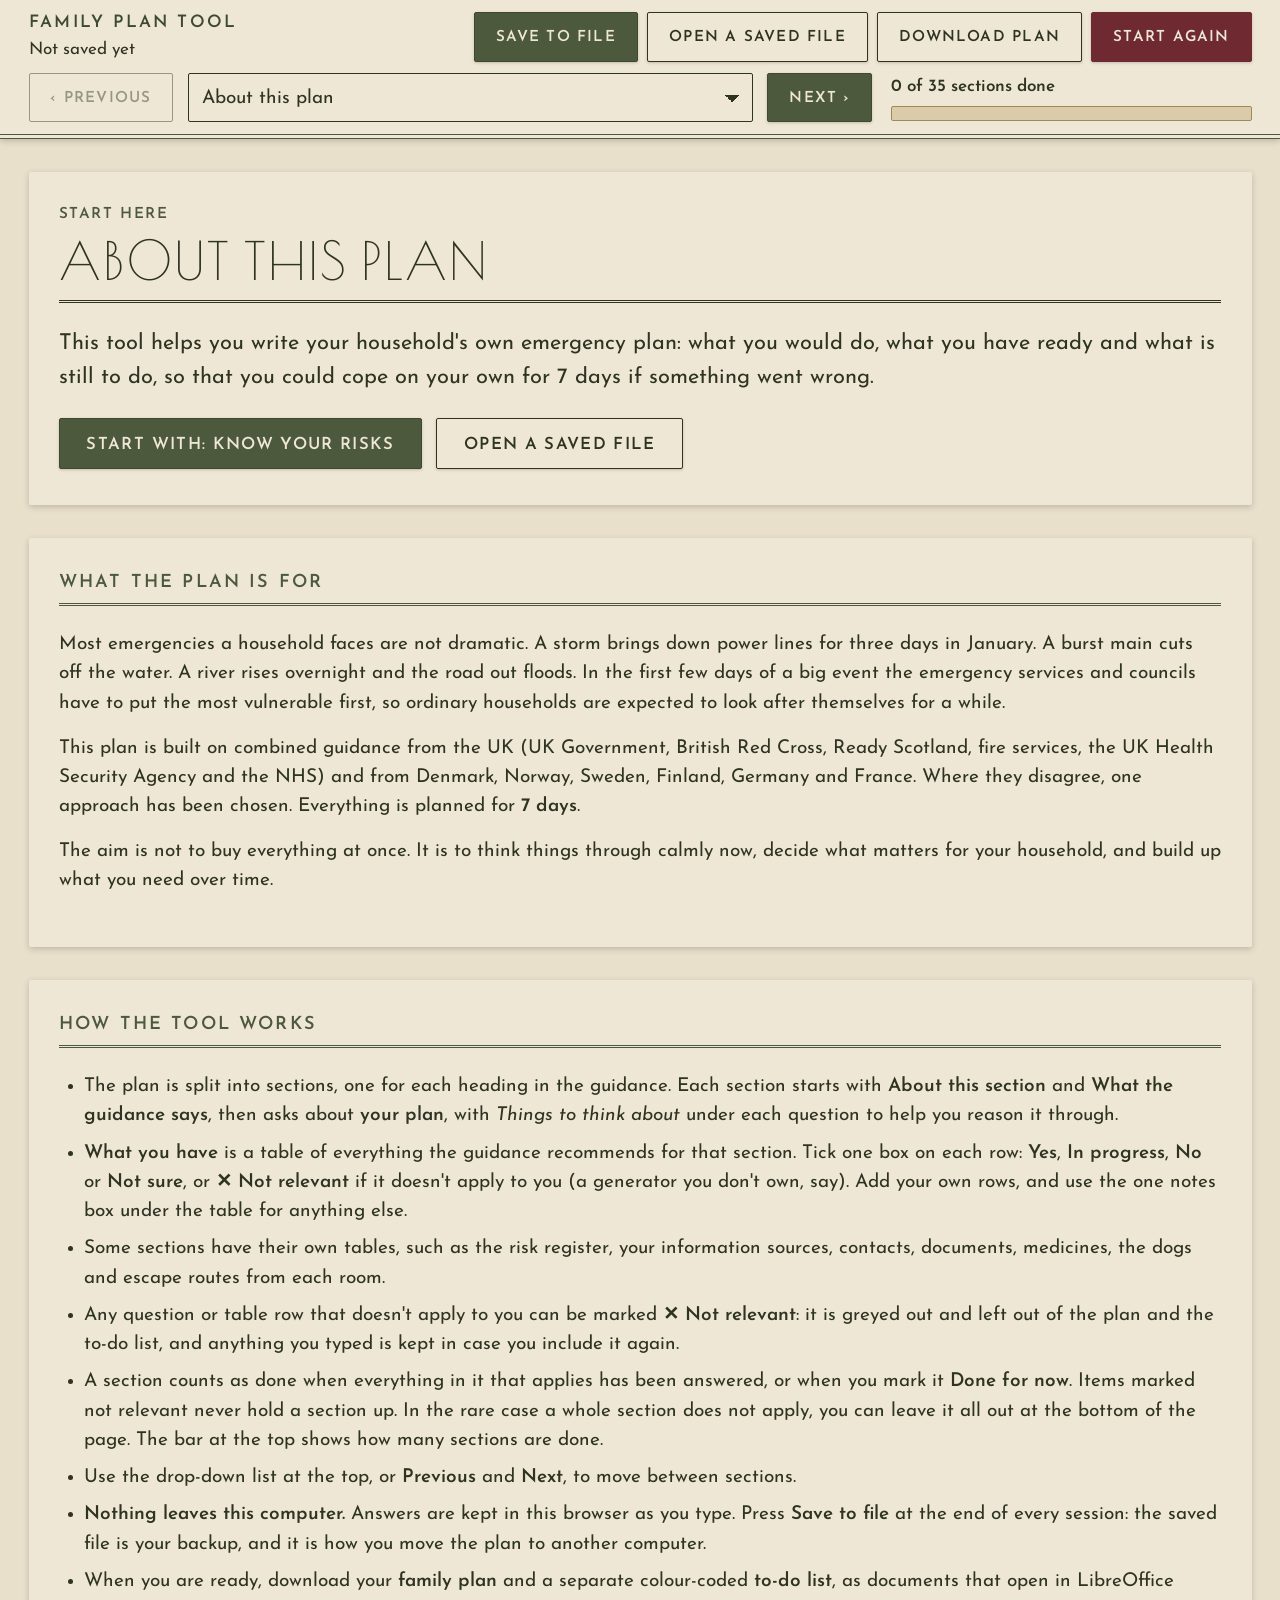
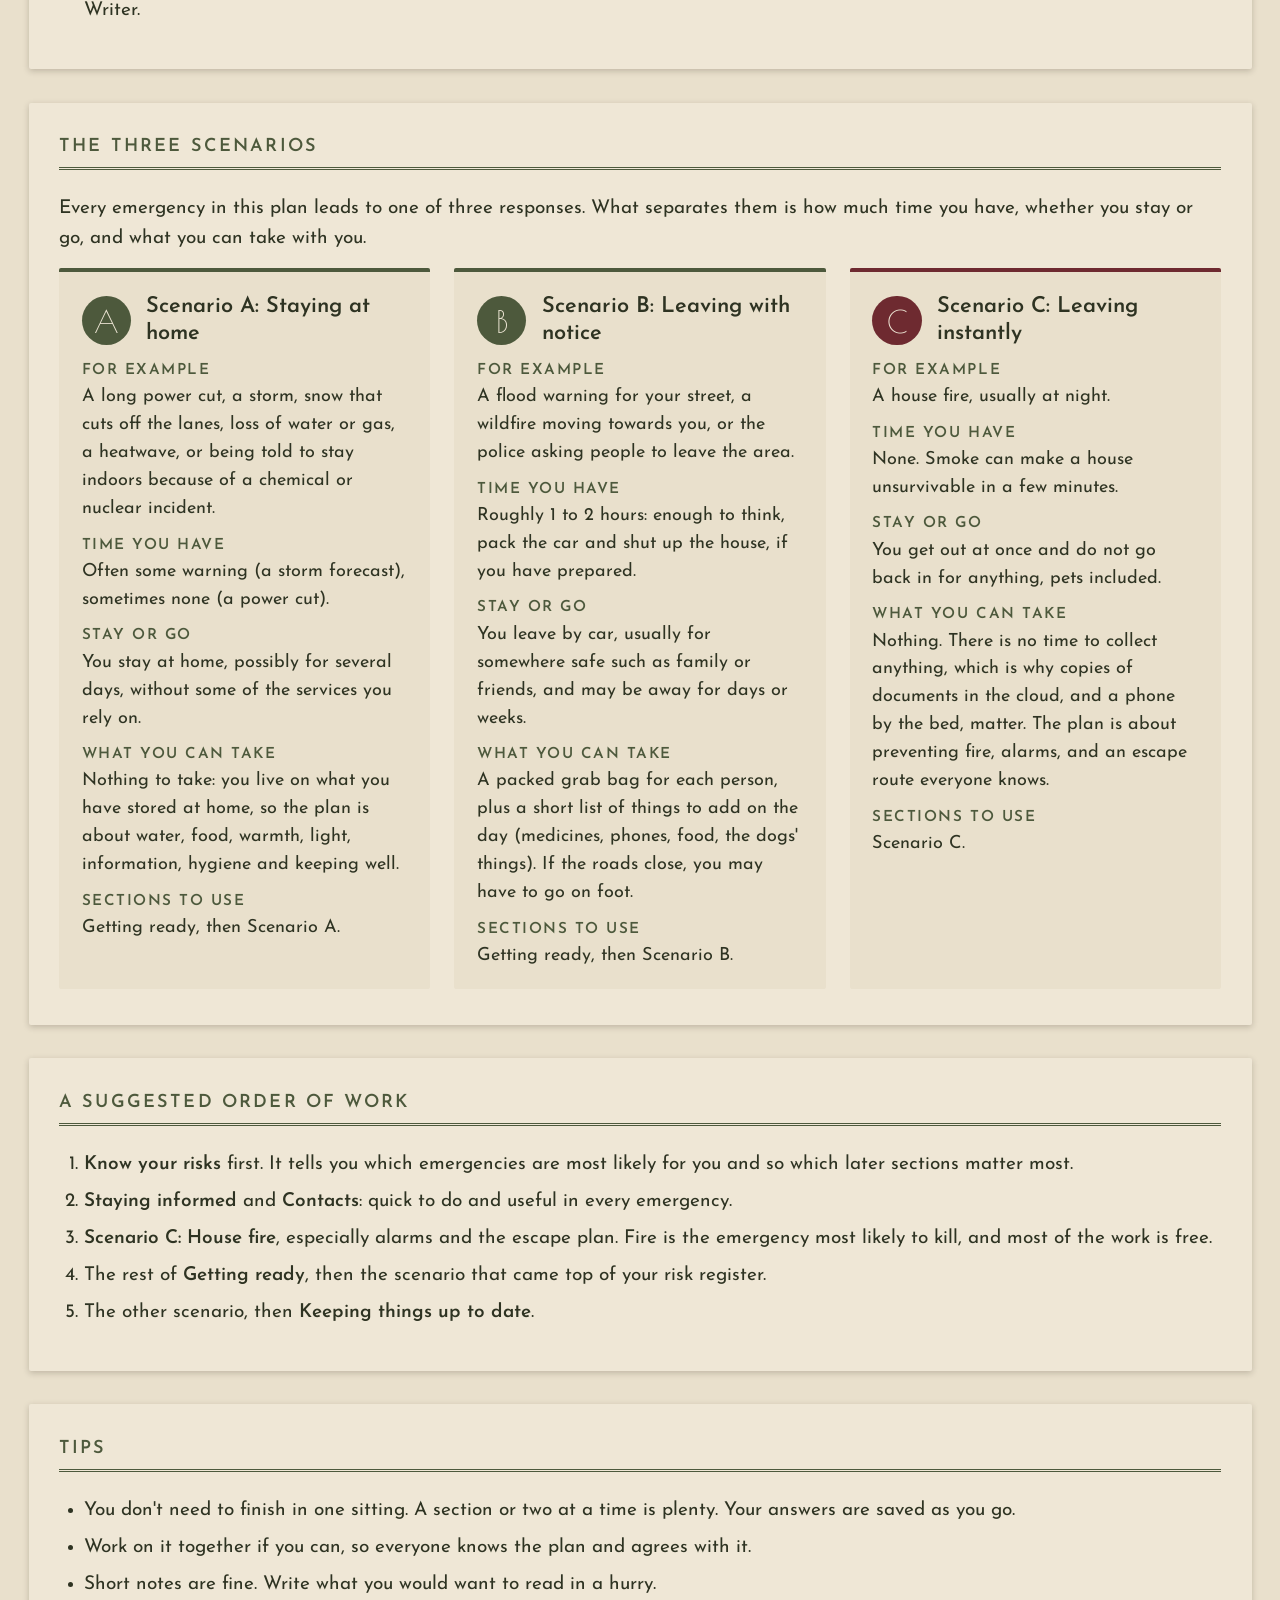
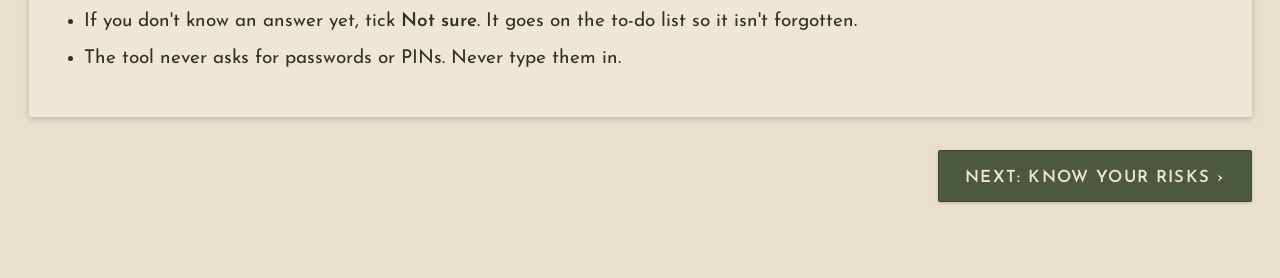
==== commit c82d21f6: "Family plan tool: add item-level Not relevant for table rows and questions Co-Authored-By: Claude Op" ====
--- a/planner/family-plan-tool.html
+++ b/planner/family-plan-tool.html
@@ -41,6 +41,7 @@
   font-size: 19px;
 }
 * { box-sizing: border-box; }
+[hidden] { display: none !important; }
 html { background: var(--paper); }
 body {
   margin: 0; background: var(--paper); color: var(--ink);
@@ -251,6 +252,48 @@
 .mark .mark-help { display: block; font-weight: 400; font-size: .9rem; }
 .mark.is-on { border-color: var(--olive); box-shadow: inset 0 0 0 1px var(--olive); }
 .mark.nr.is-on { border-color: var(--crimson); box-shadow: inset 0 0 0 1px var(--crimson); }
+/* the section-level "not relevant" option is secondary now */
+.mark-secondary { display: inline-flex; gap: .6rem; align-items: center; margin: 1rem 0 0; padding: .35rem .2rem; cursor: pointer; font-size: .9rem; }
+.mark-secondary input { appearance: none; -webkit-appearance: none; -moz-appearance: none; margin: 0; width: 1.2rem; height: 1.2rem; border: 1.5px solid var(--khaki); border-radius: var(--radius); background: var(--linen); display: inline-grid; place-content: center; flex: none; cursor: pointer; }
+.mark-secondary input::before { content: "✕"; font-size: .8rem; line-height: 1; color: transparent; }
+.mark-secondary input:checked { background: var(--parchment); border-color: var(--ink); }
+.mark-secondary input:checked::before { color: var(--ink); }
+.mark-secondary .mark-help { font-size: .85rem; }
+.item-progress { margin: 0 0 1rem; font-size: .95rem; }
+
+/* ---------- "Not relevant" for single items and questions ---------- */
+.res col.c-na { width: 7.6rem; }
+.res thead th.na, .data thead th.na { text-align: center; border-left: 1px dashed var(--khaki); }
+.res td.na, .data td.na { text-align: center; border-left: 1px dashed var(--khaki); padding: .25rem; }
+.tick input.s-na, .tick input.nr-box { border: 2px solid var(--khaki); background: var(--linen); }
+.tick input.s-na::before, .tick input.nr-box::before { content: "✕"; width: auto; height: auto; border: 0; transform: none; font-size: .95rem; line-height: 1; font-weight: 600; color: rgba(153, 140, 90, .55); }
+.tick input.s-na:checked, .tick input.nr-box:checked { background: var(--parchment); border-color: var(--ink); }
+.tick input.s-na:checked::before, .tick input.nr-box:checked::before { color: var(--ink); }
+.tick input.nr-box { appearance: none; -webkit-appearance: none; -moz-appearance: none; margin: 0; cursor: pointer; width: 1.55rem; height: 1.55rem; border-radius: var(--radius); display: inline-grid; place-content: center; }
+.tick input.nr-box:hover, .tick input.s-na:hover { box-shadow: 0 0 0 4px rgba(153, 140, 90, .25); }
+.tick input.nr-box:focus-visible { outline: 3px solid var(--forest); outline-offset: 3px; }
+table.grid tbody tr.is-nr, table.grid tbody tr.is-nr:hover { background-color: var(--parchment); background-image: repeating-linear-gradient(135deg, transparent 0 9px, rgba(153, 140, 90, .16) 9px 11px); }
+tr.is-nr th, tr.is-nr td { color: rgba(46, 51, 34, .72); }
+.res tr.is-nr th { box-shadow: inset 6px 0 0 var(--khaki); }
+tr.is-nr .row-text { text-decoration: line-through; text-decoration-color: rgba(46, 51, 34, .55); }
+tr.is-nr td.st .tick input { opacity: .45; }
+tr.is-nr td .cell, tr.is-nr .own-label { background: transparent; border-color: rgba(153, 140, 90, .5); color: rgba(46, 51, 34, .72); text-decoration: line-through; }
+.nr-tag { font-style: italic; font-weight: 400; font-size: .85rem; margin-left: .45rem; text-decoration: none; display: inline-block; }
+.q-head { display: flex; flex-wrap: wrap; align-items: flex-start; justify-content: space-between; gap: .4rem 1rem; margin: 0 0 .55rem; }
+.q-head .q-label { margin: 0; flex: 1 1 20rem; }
+.nr-toggle {
+  font-family: var(--body); font-weight: 600; font-size: .72rem; letter-spacing: .06em; text-transform: uppercase; line-height: 1.2;
+  min-height: 2rem; padding: .45rem .7rem .35rem; border: 1.5px solid var(--khaki); border-radius: var(--radius);
+  background: var(--paper); color: var(--ink); cursor: pointer; flex: none; white-space: nowrap;
+}
+.nr-toggle:hover { border-color: var(--ink); background: var(--parchment); }
+.nr-toggle[aria-pressed="true"] { background: var(--parchment); border-color: var(--ink); }
+.q.is-nr .q-label { color: rgba(46, 51, 34, .72); text-decoration: line-through; text-decoration-color: rgba(46, 51, 34, .55); }
+.q-nr-note {
+  display: block; width: 100%; text-align: left; font: inherit; font-size: .95rem; font-style: italic; cursor: pointer;
+  background: var(--parchment); color: rgba(46, 51, 34, .8); border: 1.5px dashed var(--khaki); border-radius: var(--radius); padding: .6rem .8rem .5rem;
+}
+.q-nr-note:hover { border-color: var(--ink); color: var(--ink); }
 
 .prev-next { display: flex; flex-wrap: wrap; justify-content: space-between; gap: .75rem; margin: .5rem 0 0; }
 
@@ -282,7 +325,7 @@
 .dialog-title { margin: 0 0 .7rem; font-size: 1.25rem; }
 .dialog-actions { display: flex; flex-wrap: wrap; justify-content: flex-end; gap: .75rem; margin-top: 1.2rem; }
 .noscript { padding: 2rem; font-size: 1.2rem; }
-@media print { .topbar, .prev-next, .table-tools, .marks { display: none; } .card { box-shadow: none; border: 1px solid var(--khaki); } }
+@media print { .topbar, .prev-next, .table-tools, .marks, .mark-secondary, .nr-toggle { display: none; } .card { box-shadow: none; border: 1px solid var(--khaki); } }
 </style>
 </head>
 <body>
@@ -395,9 +438,10 @@
         heading: "How the tool works",
         bullets: [
           "The plan is split into sections, one for each heading in the guidance. Each section starts with **About this section** and **What the guidance says**, then asks about **your plan**, with *Things to think about* under each question to help you reason it through.",
-          "**What you have** is a table of everything the guidance recommends for that section. Tick one box on each row: **Yes**, **In progress**, **No** or **Not sure**. Add your own rows, and use the one notes box under the table for anything else.",
+          "**What you have** is a table of everything the guidance recommends for that section. Tick one box on each row: **Yes**, **In progress**, **No** or **Not sure**, or **✕ Not relevant** if it doesn't apply to you (a generator you don't own, say). Add your own rows, and use the one notes box under the table for anything else.",
           "Some sections have their own tables, such as the risk register, your information sources, contacts, documents, medicines, the dogs and escape routes from each room.",
-          "When you have done enough on a section, mark it **Done for now**. If it does not apply to you, mark it **Not relevant to you** and it is left out of the plan and the to-do list. The bar at the top shows how many sections are done.",
+          "Any question or table row that doesn't apply to you can be marked **✕ Not relevant**: it is greyed out and left out of the plan and the to-do list, and anything you typed is kept in case you include it again.",
+          "A section counts as done when everything in it that applies has been answered, or when you mark it **Done for now**. Items marked not relevant never hold a section up. In the rare case a whole section does not apply, you can leave it all out at the bottom of the page. The bar at the top shows how many sections are done.",
           "Use the drop-down list at the top, or **Previous** and **Next**, to move between sections.",
           "**Nothing leaves this computer.** Answers are kept in this browser as you type. Press **Save to file** at the end of every session: the saved file is your backup, and it is how you move the plan to another computer.",
           "When you are ready, download your **family plan** and a separate colour-coded **to-do list**, as documents that open in LibreOffice Writer."
@@ -3224,6 +3268,7 @@
   var APP_NAME = "Family plan tool";
   var FORMAT = "FamilyPlanTool";
   var FORMAT_VERSION = 2;
+  var FORMAT_MINOR = 1;                // 2.1 adds "not relevant" for single items and questions; 2.0 files still open
   var DB_NAME = "FamilyPlanTool";      // unique to this tool
   var DB_STORE = "plan";
   var DB_KEY = "current";
@@ -3342,9 +3387,21 @@
 
   function emptyState() { return { sections: {}, ui: { guideOpen: {} }, savedAt: null }; }
   function emptySection() {
-    return { answers: {}, res: {}, own: [], notes: "", stored: "", checkHow: "", checkOften: "", tables: {}, done: false, notRelevant: false };
-  }
-  function emptyTable() { return { cells: {}, own: [], removed: [], order: [] }; }
+    return { answers: {}, res: {}, own: [], notes: "", stored: "", checkHow: "", checkOften: "", tables: {}, done: false, notRelevant: false, resNR: {}, qNR: {} };
+  }
+  function emptyTable() { return { cells: {}, own: [], removed: [], order: [], nr: [] }; }
+
+  /* "Not relevant" for single items (format 2.1). Keys for the fixed questions: */
+  var QK = { notes: "_notes", stored: "_stored", checkHow: "_checkHow", checkOften: "_checkOften" };
+  function isResNR(d, id) { return !!(d && d.resNR && d.resNR[id]); }
+  function isQNR(d, key) { return !!(d && d.qNR && d.qNR[key]); }
+  function setQNR(d, key, on) { if (!d.qNR) d.qNR = {}; if (on) d.qNR[key] = true; else delete d.qNR[key]; }
+  function isRowNR(ts, rowId) { return !!(ts && ts.nr && ts.nr.indexOf(rowId) >= 0); }
+  function setRowNR(ts, rowId, on) {
+    if (!ts.nr) ts.nr = [];
+    ts.nr = ts.nr.filter(function (x) { return x !== rowId; });
+    if (on) ts.nr.push(rowId);
+  }
 
   var state = emptyState();
   var currentView = "about"; // "about" | section id | "downloads"
@@ -3464,15 +3521,42 @@
     if (!d) return false;
     if (Object.keys(d.answers).some(function (k) { return !isBlank(d.answers[k]); })) return true;
     if (Object.keys(d.res).some(function (k) { return !!d.res[k]; })) return true;
+    if (Object.keys(d.resNR || {}).length || Object.keys(d.qNR || {}).length) return true;
     if (d.own.length || !isBlank(d.notes) || !isBlank(d.stored) || !isBlank(d.checkHow) || !isBlank(d.checkOften)) return true;
     return Object.keys(d.tables).some(function (k) {
       var ts = d.tables[k];
-      return ts.own.length || ts.removed.length || Object.keys(ts.cells).some(function (r) {
+      return ts.own.length || ts.removed.length || (ts.nr && ts.nr.length) || Object.keys(ts.cells).some(function (r) {
         return Object.keys(ts.cells[r]).some(function (c) { return !isBlank(ts.cells[r][c]); });
       });
     });
   }
-  function isFinished(s) { var d = peek(s.id); return !!(d && (d.done || d.notRelevant)); }
+  /* Items in a section that count towards completion. Items marked not relevant never count. */
+  function sectionItems(s) {
+    var d = peek(s.id) || emptySection();
+    var c = { total: 0, answered: 0, excluded: 0 };
+    function count(excluded, answered) { if (excluded) c.excluded++; else { c.total++; if (answered) c.answered++; } }
+    resourcesOf(s).forEach(function (r) { count(isResNR(d, r.id), !!d.res[r.id]); });
+    d.own.forEach(function (o) { count(!!o.nr, !!o.status); });
+    tablesOf(s).forEach(function (t) {
+      if (!t.todo) return;
+      var ts = d.tables[t.id];
+      tableRows(t, ts).forEach(function (row) {
+        var ans = t.todo.assess ? t.todo.assess.every(function (col) { return !isBlank(cellVal(ts, row.id, col)); }) : !isBlank(cellVal(ts, row.id, t.todo.col));
+        count(isRowNR(ts, row.id), ans);
+      });
+    });
+    questionsOf(s).forEach(function (q) { count(isQNR(d, q.id), !isBlank(d.answers[q.id])); });
+    count(isQNR(d, QK.stored), !isBlank(d.stored));
+    count(isQNR(d, QK.checkHow), !isBlank(d.checkHow));
+    count(isQNR(d, QK.checkOften), !isBlank(d.checkOften));
+    return c;
+  }
+  /* Complete when everything that applies has been answered (excluded items don't block it). */
+  function isComplete(s) {
+    var c = sectionItems(s);
+    return c.total ? c.answered === c.total : c.excluded > 0;
+  }
+  function isFinished(s) { var d = peek(s.id); return !!(d && (d.done || d.notRelevant || isComplete(s))); }
   function hasAnyAnswers() {
     return SECTIONS.some(function (s) { var d = peek(s.id); return (d && (d.done || d.notRelevant)) || sectionHasContent(s); });
   }
@@ -3481,7 +3565,7 @@
     SECTIONS.forEach(function (s) {
       var d = peek(s.id);
       if (d && d.notRelevant) { done++; nr++; }
-      else if (d && d.done) done++;
+      else if (d && (d.done || isComplete(s))) done++;
     });
     return { done: done, nr: nr, total: SECTIONS.length };
   }
@@ -3491,6 +3575,8 @@
     $("progress-text").textContent = o.done + " of " + o.total + " sections done" + (o.nr ? " (" + o.nr + " not relevant)" : "");
     $("pfill").style.width = pct + "%";
     $("pbar").setAttribute("aria-valuenow", String(pct));
+    var ipEl = $("item-progress");
+    if (ipEl) ipEl.textContent = itemProgressText();
     updateSelectLabels();
   }
 
@@ -3612,6 +3698,7 @@
     var data = clone(state);
     data.format = FORMAT;
     data.formatVersion = FORMAT_VERSION;
+    data.formatMinorVersion = FORMAT_MINOR;
     data.lastView = currentView;
     return storage.save(data).then(function () { showSavedTime(); })
       .catch(function () { setSaveStatus("Could not save on this computer. Please use “Save to file”.", true); });
@@ -3690,7 +3777,7 @@
   function optionText(s, i) {
     var d = peek(s.id), mark = "";
     if (d && d.notRelevant) mark = "  – not relevant";
-    else if (d && d.done) mark = "  – done";
+    else if (d && (d.done || isComplete(s))) mark = "  – done";
     return (i + 1) + ". " + s.title + mark;
   }
   function buildSelect() {
@@ -3793,17 +3880,42 @@
       el("ul", null, items.map(function (t) { return el("li", null, inlineEls(t)); })));
   }
   /* A question: label, helper prompts, answer box. */
-  function questionEl(fid, label, think, rows, value, onValue) {
+  /* nr (optional): { on: bool, set: function (bool) } adds the "✕ Not relevant" toggle.
+     When on, the answer is hidden (not deleted) and left out of the plan. */
+  function questionEl(fid, label, think, rows, value, onValue, nr) {
     var helpId = think && think.length ? fid + "-think" : null;
     var input;
     if (rows === 1) input = el("input", { type: "text", className: "field", id: fid, value: value || "", "aria-describedby": helpId });
     else input = el("textarea", { className: "field", id: fid, rows: String(rows || 3), "aria-describedby": helpId }, value || "");
     input.addEventListener("input", function () { onValue(input.value); changed(); });
-    return el("div", { className: "q" },
-      el("label", { className: "q-label", "for": fid, text: label }),
-      thinkBox(think, helpId),
-      input);
-  }
+    var tb = thinkBox(think, helpId);
+    var lab = el("label", { className: "q-label", "for": fid, text: label });
+    if (!nr) return el("div", { className: "q" }, lab, tb, input);
+    var wrap = el("div", { className: "q" });
+    var toggle = el("button", { type: "button", className: "nr-toggle", id: fid + "-nr", "aria-pressed": "false", "aria-label": "Not relevant: " + label }, "✕ Not relevant");
+    var note = el("button", { type: "button", className: "q-nr-note", id: fid + "-nrnote", "aria-label": "Marked not relevant. Include again: " + label }, "Marked not relevant — click to include again");
+    function paint(on) {
+      wrap.classList.toggle("is-nr", on);
+      toggle.setAttribute("aria-pressed", on ? "true" : "false");
+      toggle.title = on ? "Click to include this question again" : "Leave this question out of your plan";
+      input.hidden = on; input.disabled = on;
+      if (tb) tb.hidden = on;
+      note.hidden = !on;
+    }
+    function setOn(on, focusEl) {
+      nr.set(on); paint(on); changed();
+      if (focusEl) focusEl.focus();
+    }
+    toggle.addEventListener("click", function () { setOn(toggle.getAttribute("aria-pressed") !== "true"); });
+    note.addEventListener("click", function () { setOn(false, input); });
+    wrap.appendChild(el("div", { className: "q-head" }, lab, toggle));
+    if (tb) wrap.appendChild(tb);
+    wrap.appendChild(input);
+    wrap.appendChild(note);
+    paint(!!nr.on);
+    return wrap;
+  }
+  function qnr(d, key) { return { on: isQNR(d, key), set: function (on) { setQNR(d, key, on); } }; }
 
   /* ------------------------------------------------------------------ */
   /* About this plan                                                    */
@@ -3900,7 +4012,7 @@
     tablesOf(s).forEach(function (t) { plan.appendChild(dataTableBlock(s, t)); });
     var qwrap = el("div");
     questionsOf(s).forEach(function (q) {
-      qwrap.appendChild(questionEl("f-" + s.id + "-" + q.id, q.label, q.think, q.rows, d.answers[q.id], function (v) { d.answers[q.id] = v; }));
+      qwrap.appendChild(questionEl("f-" + s.id + "-" + q.id, q.label, q.think, q.rows, d.answers[q.id], function (v) { d.answers[q.id] = v; }, qnr(d, q.id)));
     });
     plan.appendChild(qwrap);
     frag.appendChild(plan);
@@ -3910,16 +4022,16 @@
 
     /* (f) Where kept, how checked */
     var kc = el("section", { className: "card" }, cardHead("Where it is kept, and how you will check it"));
-    kc.appendChild(questionEl("f-" + s.id + "-stored", keepLabel(s), s.keep && s.keep.think, 3, d.stored, function (v) { d.stored = v; }));
-    kc.appendChild(questionEl("f-" + s.id + "-checkhow", checkLabel(s), s.check && s.check.think, 3, d.checkHow, function (v) { d.checkHow = v; }));
-    kc.appendChild(questionEl("f-" + s.id + "-checkoften", OFTEN_LABEL, (s.often && s.often.think) || ["For example every month, or twice a year when the clocks change."], 1, d.checkOften, function (v) { d.checkOften = v; }));
+    kc.appendChild(questionEl("f-" + s.id + "-stored", keepLabel(s), s.keep && s.keep.think, 3, d.stored, function (v) { d.stored = v; }, qnr(d, QK.stored)));
+    kc.appendChild(questionEl("f-" + s.id + "-checkhow", checkLabel(s), s.check && s.check.think, 3, d.checkHow, function (v) { d.checkHow = v; }, qnr(d, QK.checkHow)));
+    kc.appendChild(questionEl("f-" + s.id + "-checkoften", OFTEN_LABEL, (s.often && s.often.think) || ["For example every month, or twice a year when the clocks change."], 1, d.checkOften, function (v) { d.checkOften = v; }, qnr(d, QK.checkOften)));
     frag.appendChild(kc);
 
     /* (g) Mark section */
     function mark(cls, key, title, help) {
       var id = "mark-" + key;
       var box = el("input", { type: "checkbox", id: id, checked: d[key] });
-      var lab = el("label", { className: "mark " + cls + (d[key] ? " is-on" : ""), "for": id }, box,
+      var lab = el("label", { className: cls + (d[key] ? " is-on" : ""), "for": id }, box,
         el("span", null, title, el("span", { className: "mark-help", text: help })));
       box.addEventListener("change", function () {
         d[key] = box.checked;
@@ -3932,10 +4044,12 @@
       });
       return lab;
     }
+    var icText = itemProgressText();
     frag.appendChild(el("section", { className: "card" }, cardHead("Mark this section"),
+      el("p", { className: "item-progress", id: "item-progress" }, icText),
       el("div", { className: "marks" },
-        mark("done", "done", "Done for now", "You have done what you can for the moment. You can come back and change it at any time."),
-        mark("nr", "notRelevant", "Not relevant to you", "Leaves this section out of the plan and the to-do list."))));
+        mark("mark done", "done", "Done for now", "You have done what you can for the moment. You can come back and change it at any time.")),
+      mark("mark-secondary", "notRelevant", "Leave out this whole section (not relevant to you).", " To leave out single items or questions, use their ✕ Not relevant boxes instead.")));
 
     var prev = VIEWS[VIEWS.indexOf(s.id) - 1], next = VIEWS[VIEWS.indexOf(s.id) + 1];
     frag.appendChild(el("div", { className: "prev-next" },
@@ -3947,50 +4061,70 @@
   /* ---- (e) the resources table ---- */
   function resourcesCard(s, d) {
     var card = el("section", { className: "card" }, cardHead("What you have"));
-    card.appendChild(el("p", { className: "table-intro", text: "Everything the guidance recommends for this section. Tick one box on each row. Click a ticked box again to clear it." }));
+    card.appendChild(el("p", { className: "table-intro", text: "Everything the guidance recommends for this section. Tick one box on each row. Click a ticked box again to clear it. Tick ✕ Not relevant for anything that doesn't apply to you: it is left out of your plan and to-do list." }));
+    var CHOICES = STATUSES.concat([{ value: "na", label: "Not relevant" }]);
     var tbody = el("tbody");
     var table = el("table", { className: "grid res" },
       el("caption", { className: "visually-hidden", text: "What you have: " + s.title }),
-      el("colgroup", null, el("col", { className: "c-item" }), STATUSES.map(function () { return el("col", { className: "c-st" }); })),
+      el("colgroup", null, el("col", { className: "c-item" }), STATUSES.map(function () { return el("col", { className: "c-st" }); }), el("col", { className: "c-na" })),
       el("thead", null, el("tr", null, el("th", { scope: "col", text: "Item or action" }),
-        STATUSES.map(function (st) { return el("th", { scope: "col", className: "st", text: st.label }); }))),
+        CHOICES.map(function (st) { return el("th", { scope: "col", className: st.value === "na" ? "na" : "st", text: st.label }); }))),
       tbody);
-    function addRowEl(key, label, getStatus, setStatus, own) {
+    /* getNR/setNR: the "Not relevant" flag. It is the fifth choice on the row (one choice per row);
+       the status underneath is kept, so unticking ✕ brings the row back as it was. */
+    function addRowEl(key, label, getStatus, setStatus, getNR, setNR, own) {
       var tr = el("tr");
-      function paint() { var st = getStatus(); tr.className = st ? "st-" + st : ""; }
+      var radios = [];
+      function current() { return getNR() ? "na" : getStatus(); }
+      function paint() {
+        var st = current();
+        tr.className = st === "na" ? "is-nr" : (st ? "st-" + st : "");
+        radios.forEach(function (r) { r.checked = r.value === st; });
+        nrTag.hidden = st !== "na";
+      }
       var labelId = uid("rl");
       var th = el("th", { scope: "row", id: labelId });
+      var nrTag = el("span", { className: "nr-tag", text: "(not relevant)" });
       if (own) {
         th.appendChild(el("div", { className: "row-label-flex" },
-          el("span", null, label, el("span", { className: "own-tag", text: "(your own item)" })),
+          el("span", null, el("span", { className: "row-text", text: label }), el("span", { className: "own-tag", text: "(your own item)" }), nrTag),
           el("button", { type: "button", className: "btn btn-small", "aria-label": "Remove your item: " + label, onclick: own.remove }, "Remove")));
-      } else th.appendChild(document.createTextNode(label));
+      } else th.appendChild(el("span", null, el("span", { className: "row-text", text: label }), nrTag));
       tr.appendChild(th);
       var name = "r-" + s.id + "-" + key;
-      STATUSES.forEach(function (st) {
-        var r = el("input", { type: "radio", name: name, value: st.value, className: "s-" + st.value, checked: getStatus() === st.value, "aria-label": label + ": " + st.label });
+      CHOICES.forEach(function (st) {
+        var isNa = st.value === "na";
+        var r = el("input", { type: "radio", name: name, value: st.value, className: "s-" + st.value, checked: current() === st.value,
+          "aria-label": isNa ? "Not relevant: " + label : label + ": " + st.label });
+        radios.push(r);
         var was = false;
         r.addEventListener("pointerdown", function () { was = r.checked; });
-        r.addEventListener("keydown", function (e) { if (e.key === " ") was = r.checked; });
-        r.addEventListener("click", function () {
-          if (was) { r.checked = false; setStatus(""); } else setStatus(st.value);
+        function choose() {
+          if (isNa) setNR(!was);
+          else if (was) { setNR(false); setStatus(""); }
+          else { setNR(false); setStatus(st.value); }
           was = false; paint(); changed();
-        });
-        tr.appendChild(el("td", { className: "st" }, el("label", { className: "tick", title: st.label }, r)));
+        }
+        /* Space on a ticked box clears it (browsers send no click for an already-ticked radio). */
+        r.addEventListener("keydown", function (e) { if (e.key === " " && r.checked) { e.preventDefault(); was = true; choose(); } });
+        r.addEventListener("click", choose);
+        tr.appendChild(el("td", { className: isNa ? "na" : "st" }, el("label", { className: "tick", title: isNa ? "Not relevant (click again to include it)" : st.label }, r)));
       });
       paint();
       tbody.appendChild(tr);
     }
     (s.resources || []).forEach(function (r) {
       if (!r.id && r.heading) {
-        tbody.appendChild(el("tr", { className: "group-row" }, el("th", { scope: "rowgroup", colspan: "5", className: "label", text: r.heading })));
+        tbody.appendChild(el("tr", { className: "group-row" }, el("th", { scope: "rowgroup", colspan: "6", className: "label", text: r.heading })));
         return;
       }
-      addRowEl(r.id, r.label, function () { return d.res[r.id] || ""; }, function (v) { if (v) d.res[r.id] = v; else delete d.res[r.id]; });
+      addRowEl(r.id, r.label, function () { return d.res[r.id] || ""; }, function (v) { if (v) d.res[r.id] = v; else delete d.res[r.id]; },
+        function () { return isResNR(d, r.id); }, function (on) { if (!d.resNR) d.resNR = {}; if (on) d.resNR[r.id] = true; else delete d.resNR[r.id]; });
     });
-    if (d.own.length) tbody.appendChild(el("tr", { className: "group-row" }, el("th", { scope: "rowgroup", colspan: "5", className: "label", text: "Your own items" })));
+    if (d.own.length) tbody.appendChild(el("tr", { className: "group-row" }, el("th", { scope: "rowgroup", colspan: "6", className: "label", text: "Your own items" })));
     d.own.forEach(function (o) {
-      addRowEl(o.id, o.label, function () { return o.status || ""; }, function (v) { o.status = v; }, {
+      addRowEl(o.id, o.label, function () { return o.status || ""; }, function (v) { o.status = v; },
+        function () { return !!o.nr; }, function (on) { if (on) o.nr = true; else delete o.nr; }, {
         remove: function () {
           ask({ title: "Remove this item?", message: "“" + o.label + "” will be removed from this section.", okText: "Remove it", danger: true }).then(function (yes) {
             if (!yes) return;
@@ -4018,10 +4152,19 @@
         el("button", { type: "button", className: "btn", onclick: addItem }, "Add item"))));
 
     card.appendChild(el("div", { className: "part-block", style: "margin-top:1.6rem" },
-      questionEl("f-" + s.id + "-notes", NOTES_LABEL, ["Anything about these items that matters: what still needs buying, who is doing it, where you will get it, or why something doesn't apply."], 4, d.notes, function (v) { d.notes = v; })));
+      questionEl("f-" + s.id + "-notes", NOTES_LABEL, ["Anything about these items that matters: what still needs buying, who is doing it, where you will get it, or why something doesn't apply."], 4, d.notes, function (v) { d.notes = v; }, qnr(d, QK.notes))));
     return card;
   }
 
+  function itemProgressText() {
+    var s = sectionById(currentView);
+    if (!s) return "";
+    var d = peek(s.id) || emptySection(), ic = sectionItems(s);
+    var t = ic.answered + " of " + ic.total + (ic.total === 1 ? " item" : " items") + " answered" +
+      (ic.excluded ? " (" + ic.excluded + " marked not relevant, which don't count)" : "") + ".";
+    if (!d.notRelevant && isComplete(s)) t += " Everything that applies has been answered, so this section counts as done.";
+    return t;
+  }
   function rerenderKeepScroll() {
     var y = window.scrollY;
     renderView(); updateNav();
@@ -4040,10 +4183,11 @@
       t.columns.map(function (c) {
         return el("th", { scope: "col", className: "c-" + c.type }, c.head, c.hint ? el("span", { className: "col-hint", text: c.hint }) : null);
       }),
+      el("th", { scope: "col", className: "na" }, "Not relevant"),
       el("th", { scope: "col" }, el("span", { className: "visually-hidden", text: "Remove" })));
     var tbody = el("tbody");
     if (!rows.length) {
-      tbody.appendChild(el("tr", null, el("td", { colspan: String(t.columns.length + 2), style: "padding:.9rem 1rem;font-style:italic" },
+      tbody.appendChild(el("tr", null, el("td", { colspan: String(t.columns.length + 3), style: "padding:.9rem 1rem;font-style:italic" },
         "No rows yet. Use “" + (t.addLabel || "Add a row") + "” below.")));
     }
     rows.forEach(function (row) {
@@ -4054,9 +4198,11 @@
         var li = el("input", { type: "text", className: "cell own-label", value: row.label, "aria-label": (t.labelHead || "Item") + " (your own row)" });
         li.addEventListener("input", function () { ownRec.label = li.value; changed(); });
         th.appendChild(li);
-      } else th.appendChild(document.createTextNode(row.label));
+      } else th.appendChild(el("span", { className: "row-text", text: row.label }));
+      var nrTag = el("span", { className: "nr-tag", text: "(not relevant)" });
+      th.appendChild(nrTag);
       tr.appendChild(th);
-      var calcCells = [];
+      var calcCells = [], ctls = row.own ? [th.querySelector("input")] : [];
       t.columns.forEach(function (c) {
         var td = el("td", { className: c.type === "calc" ? "calc" : null });
         var aria = c.head + ": " + row.label;
@@ -4090,9 +4236,21 @@
           ctl = el("input", { type: "text", className: "cell", value: v, "aria-label": aria });
           ctl.addEventListener("input", function () { set(ctl.value); });
         }
-        if (ctl) td.appendChild(ctl);
+        if (ctl) { td.appendChild(ctl); ctls.push(ctl); }
         tr.appendChild(td);
       });
+      /* ✕ Not relevant: the row stays visible but greyed, and is left out of the plan and to-do list. */
+      var nrBox = el("input", { type: "checkbox", className: "nr-box", checked: isRowNR(ts, row.id), "aria-label": "Not relevant: " + row.label,
+        title: "Not relevant (untick to include it again)" });
+      function paintNR() {
+        var on = isRowNR(ts, row.id);
+        tr.classList.toggle("is-nr", on);
+        nrTag.hidden = !on;
+        ctls.forEach(function (x) { x.disabled = on; });
+      }
+      nrBox.addEventListener("change", function () { setRowNR(ts, row.id, nrBox.checked); paintNR(); changed(); });
+      tr.appendChild(el("td", { className: "na" }, el("label", { className: "tick" }, nrBox)));
+      paintNR();
       tr.appendChild(el("td", { className: "rm" }, el("button", {
         type: "button", className: "btn btn-small", "aria-label": "Remove row: " + row.label,
         onclick: function () {
@@ -4101,7 +4259,7 @@
             : ask({ title: "Remove this row?", message: ["“" + row.label + "” will be hidden from the table, the plan and the to-do list.", "Anything typed in it is kept, and you can bring it back with “Show removed rows”."], okText: "Remove it" });
           q.then(function (yes) {
             if (!yes) return;
-            if (row.own) { ts.own = ts.own.filter(function (o) { return o.id !== row.id; }); delete ts.cells[row.id]; }
+            if (row.own) { ts.own = ts.own.filter(function (o) { return o.id !== row.id; }); delete ts.cells[row.id]; setRowNR(ts, row.id, false); }
             else if (ts.removed.indexOf(row.id) < 0) ts.removed.push(row.id);
             ts.order = ts.order.filter(function (x) { return x !== row.id; });
             changed(); rerenderKeepScroll();
@@ -4159,12 +4317,13 @@
   function todoFor(s) {
     var d = peek(s.id) || emptySection();
     var items = [];
-    resourcesOf(s).forEach(function (r) { items.push({ label: r.label, status: d.res[r.id] || "" }); });
-    d.own.forEach(function (o) { items.push({ label: o.label, status: o.status || "", own: true }); });
+    resourcesOf(s).forEach(function (r) { if (!isResNR(d, r.id)) items.push({ label: r.label, status: d.res[r.id] || "" }); });
+    d.own.forEach(function (o) { if (!o.nr) items.push({ label: o.label, status: o.status || "", own: true }); });
     tablesOf(s).forEach(function (t) {
       if (!t.todo) return;
       var ts = d.tables[t.id];
       tableRows(t, ts).forEach(function (row) {
+        if (isRowNR(ts, row.id)) return;
         var label = (t.todo.prefix || t.title) + ": " + row.label;
         if (t.todo.assess) {
           var missing = t.todo.assess.some(function (c) { return isBlank(cellVal(ts, row.id, c)); });
@@ -4182,6 +4341,22 @@
     relevantSections().forEach(function (s) { todoFor(s).forEach(function (it) { c[it.status || "none"]++; c.total++; }); });
     return c;
   }
+  /* How many rows in the relevant sections are marked not relevant (and so left off the to-do list). */
+  function excludedRowCount() {
+    var n = 0;
+    relevantSections().forEach(function (s) {
+      var d = peek(s.id);
+      if (!d) return;
+      resourcesOf(s).forEach(function (r) { if (isResNR(d, r.id)) n++; });
+      d.own.forEach(function (o) { if (o.nr) n++; });
+      tablesOf(s).forEach(function (t) {
+        var ts = d.tables[t.id];
+        if (t.todo) tableRows(t, ts).forEach(function (row) { if (isRowNR(ts, row.id)) n++; });
+      });
+    });
+    return n;
+  }
+  function nrLine(n) { return n + (n === 1 ? " item" : " items") + " marked not relevant (not shown)."; }
 
   function renderDownloads() {
     var frag = document.createDocumentFragment();
@@ -4208,6 +4383,7 @@
             return el("tr", null, el("td", null, el("span", { className: "sw sw-" + r[0], "aria-hidden": "true" }), r[1]), el("td", { className: "n", text: String(r[2]) }));
           }),
           el("tr", null, el("td", null, el("strong", { text: "Total" })), el("td", { className: "n", text: String(t.total) })))),
+      excludedRowCount() ? el("p", { id: "nr-count" }, nrLine(excludedRowCount())) : null,
       el("p", null, "Save the documents in your Family plan folder, never on GitHub or any other website. To keep working, press “Save to file” as well.")));
     var last = SECTIONS[SECTIONS.length - 1];
     frag.appendChild(el("div", { className: "prev-next" },
@@ -4234,6 +4410,7 @@
     return {
       format: FORMAT,
       formatVersion: FORMAT_VERSION,
+      formatMinorVersion: FORMAT_MINOR,
       appName: APP_NAME,
       contentVersion: C.contentVersion || "",
       savedAt: now.toISOString(),
@@ -4267,7 +4444,15 @@
     if (isPlainObject(v.answers)) questionsOf(s).forEach(function (q) { var a = cleanString(v.answers[q.id]); if (a) d.answers[q.id] = a; });
     if (isPlainObject(v.res)) resourcesOf(s).forEach(function (r) { var st = cleanStatus(v.res[r.id]); if (st) d.res[r.id] = st; });
     if (Array.isArray(v.own)) d.own = v.own.filter(function (x) { return isPlainObject(x) && typeof x.label === "string" && x.label.trim(); })
-      .map(function (x) { return { id: typeof x.id === "string" && x.id ? x.id : newId("own"), label: x.label.trim(), status: cleanStatus(x.status) }; });
+      .map(function (x) {
+        var o = { id: typeof x.id === "string" && x.id ? x.id : newId("own"), label: x.label.trim(), status: cleanStatus(x.status) };
+        if (x.nr === true) o.nr = true;
+        return o;
+      });
+    /* "Not relevant" flags (format 2.1; files from 2.0 simply have none) */
+    if (isPlainObject(v.resNR)) resourcesOf(s).forEach(function (r) { if (v.resNR[r.id] === true) d.resNR[r.id] = true; });
+    if (isPlainObject(v.qNR)) questionsOf(s).map(function (q) { return q.id; }).concat([QK.notes, QK.stored, QK.checkHow, QK.checkOften])
+      .forEach(function (k) { if (v.qNR[k] === true) d.qNR[k] = true; });
     ["notes", "stored", "checkHow", "checkOften"].forEach(function (k) { d[k] = cleanString(v[k]); });
     d.done = v.done === true;
     d.notRelevant = v.notRelevant === true;
@@ -4281,6 +4466,7 @@
       var known = (t.rows || []).map(function (r) { return r.id; }).concat(ts.own.map(function (o) { return o.id; }));
       if (Array.isArray(src.removed)) ts.removed = src.removed.filter(function (x) { return (t.rows || []).some(function (r) { return r.id === x; }); });
       if (Array.isArray(src.order)) ts.order = src.order.filter(function (x) { return known.indexOf(x) >= 0; });
+      if (Array.isArray(src.nr)) ts.nr = src.nr.filter(function (x, i) { return known.indexOf(x) >= 0 && src.nr.indexOf(x) === i; });
       if (isPlainObject(src.cells)) known.forEach(function (rid) {
         var row = src.cells[rid];
         if (!isPlainObject(row)) return;
@@ -4788,7 +4974,7 @@
   }
 
   function dataTableToOdf(doc, t, ts) {
-    var rows = tableRows(t, ts).filter(function (r) { return rowHasData(t, ts, r.id); });
+    var rows = tableRows(t, ts).filter(function (r) { return !isRowNR(ts, r.id) && rowHasData(t, ts, r.id); });
     if (!rows.length) return false;
     if (t.sortCol) rows = rowsSortedBy(rows, ts.cells, t.sortCol);
     doc.add(P("Label", xmlEsc(t.title + (t.sortCol ? " (sorted by " + t.columns.filter(function (c) { return c.id === t.sortCol; })[0].head.toLowerCase() + ")" : ""))));
@@ -4810,15 +4996,17 @@
     var d = peek(s.id) || emptySection();
     var any = false;
     tablesOf(s).forEach(function (t) { if (dataTableToOdf(doc, t, d.tables[t.id])) any = true; });
-    questionsOf(s).forEach(function (q) { if (qa(doc, q.label, d.answers[q.id])) any = true; });
+    questionsOf(s).forEach(function (q) { if (!isQNR(d, q.id) && qa(doc, q.label, d.answers[q.id])) any = true; });
 
     var rows = [], unanswered = 0;
     resourcesOf(s).forEach(function (r) {
+      if (isResNR(d, r.id)) return;
       var st = d.res[r.id];
       if (!st) { unanswered++; return; }
       rows.push({ cells: [xmlEsc(r.label), xmlEsc(statusLabel(st))], cellStyles: ["CellBody", statusCellStyle(st)] });
     });
     d.own.forEach(function (o) {
+      if (o.nr) return;
       if (!o.status) { unanswered++; return; }
       rows.push({ cells: [xmlEsc(o.label) + ' <text:span text:style-name="Emphasis">(your own item)</text:span>', xmlEsc(statusLabel(o.status))], cellStyles: ["CellBody", statusCellStyle(o.status)] });
     });
@@ -4828,10 +5016,10 @@
       doc.table([13, 4], ["Item or action", "Status"], rows);
       if (unanswered) doc.add(P("Empty", unanswered + (unanswered === 1 ? " item has" : " items have") + " not been answered yet. See the to-do list."));
     }
-    if (qa(doc, NOTES_LABEL, d.notes)) any = true;
-    if (qa(doc, keepLabel(s), d.stored)) any = true;
-    if (qa(doc, checkLabel(s), d.checkHow)) any = true;
-    if (qa(doc, OFTEN_LABEL, d.checkOften)) any = true;
+    if (!isQNR(d, QK.notes) && qa(doc, NOTES_LABEL, d.notes)) any = true;
+    if (!isQNR(d, QK.stored) && qa(doc, keepLabel(s), d.stored)) any = true;
+    if (!isQNR(d, QK.checkHow) && qa(doc, checkLabel(s), d.checkHow)) any = true;
+    if (!isQNR(d, QK.checkOften) && qa(doc, OFTEN_LABEL, d.checkOften)) any = true;
     if (!any) doc.add(P("Empty", "This section has not been filled in yet."));
   }
 
@@ -4852,12 +5040,15 @@
       { cells: ["White", "Not answered yet", String(t.none)], cellStyle: statusCellStyle("none") },
       { cells: ["", boldX("Total"), boldX(String(t.total))] }
     ]);
-    if (!t.total) doc.add(P("Empty", "There are no items: every section has been marked as not relevant."));
+    var nx = excludedRowCount();
+    if (nx) doc.add(P("Text_20_body", xmlEsc(nrLine(nx))));
+    if (!t.total) doc.add(P("Empty", nx ? "There are no items to show." : "There are no items: every section has been marked as not relevant."));
     relevantGroups().forEach(function (x) {
       var started = false;
       x.sections.forEach(function (s) {
         var items = todoFor(s), d = peek(s.id) || emptySection();
-        if (!items.length && isBlank(d.notes)) return;
+        var notes = isQNR(d, QK.notes) ? "" : d.notes;
+        if (!items.length && isBlank(notes)) return;
         if (!started) { doc.add(H(1, xmlEsc(x.group.title))); started = true; }
         if (!isSolo(x.group)) doc.add(H(2, xmlEsc(s.title)));
         if (items.length) {
@@ -4869,7 +5060,7 @@
             };
           }));
         }
-        if (!isBlank(d.notes)) { doc.add(P("Label", "Notes")); doc.add(P("Answer", odfText(d.notes.trim()))); }
+        if (!isBlank(notes)) { doc.add(P("Label", "Notes")); doc.add(P("Answer", odfText(notes.trim()))); }
       });
     });
     return makeOdt(doc, "To-do list", "To-do list, generated on " + formatDate(now), now);
@@ -4934,6 +5125,7 @@
   window.FamilyPlanTool = {
     ready: false,
     version: FORMAT_VERSION,
+    minorVersion: FORMAT_MINOR,
     storageBackend: function () { return storage.backend; },
     flushSave: function () { return saveNow(); },
     buildPlanOdt: buildPlanOdt,
